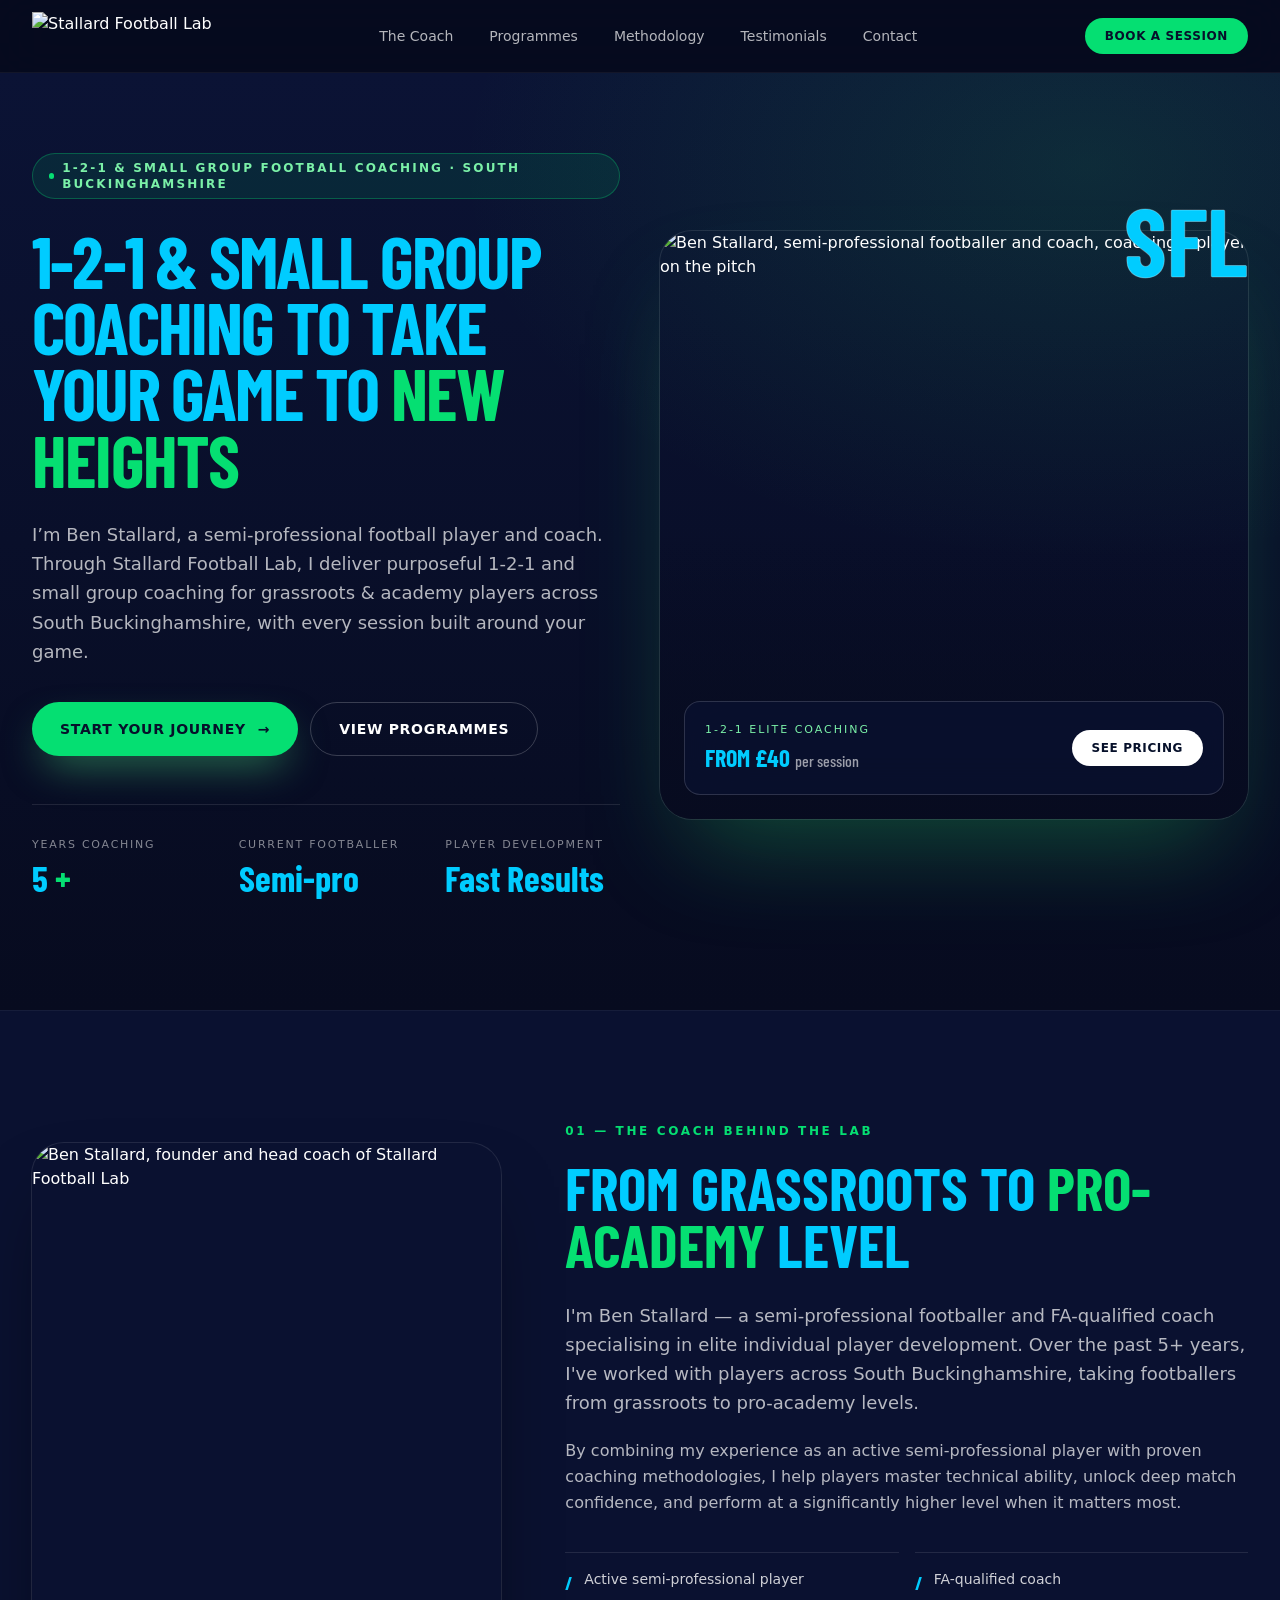
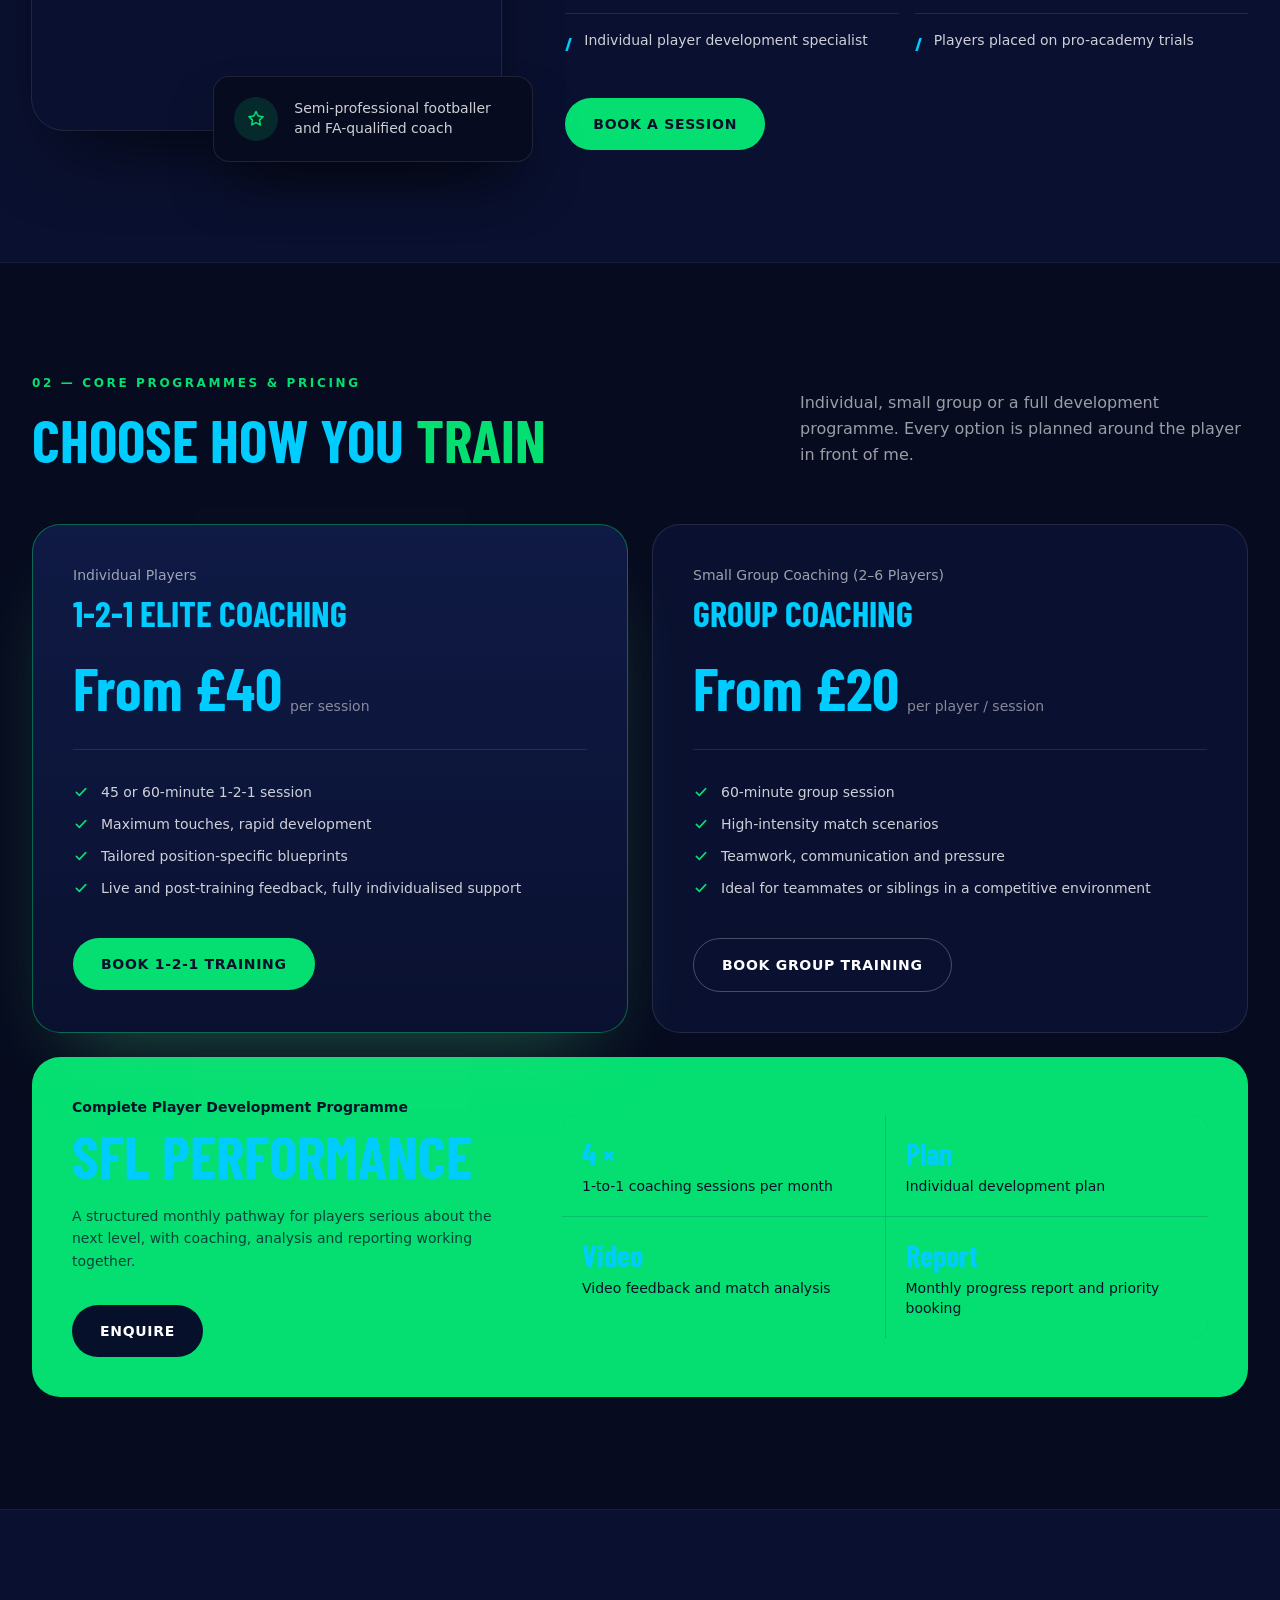
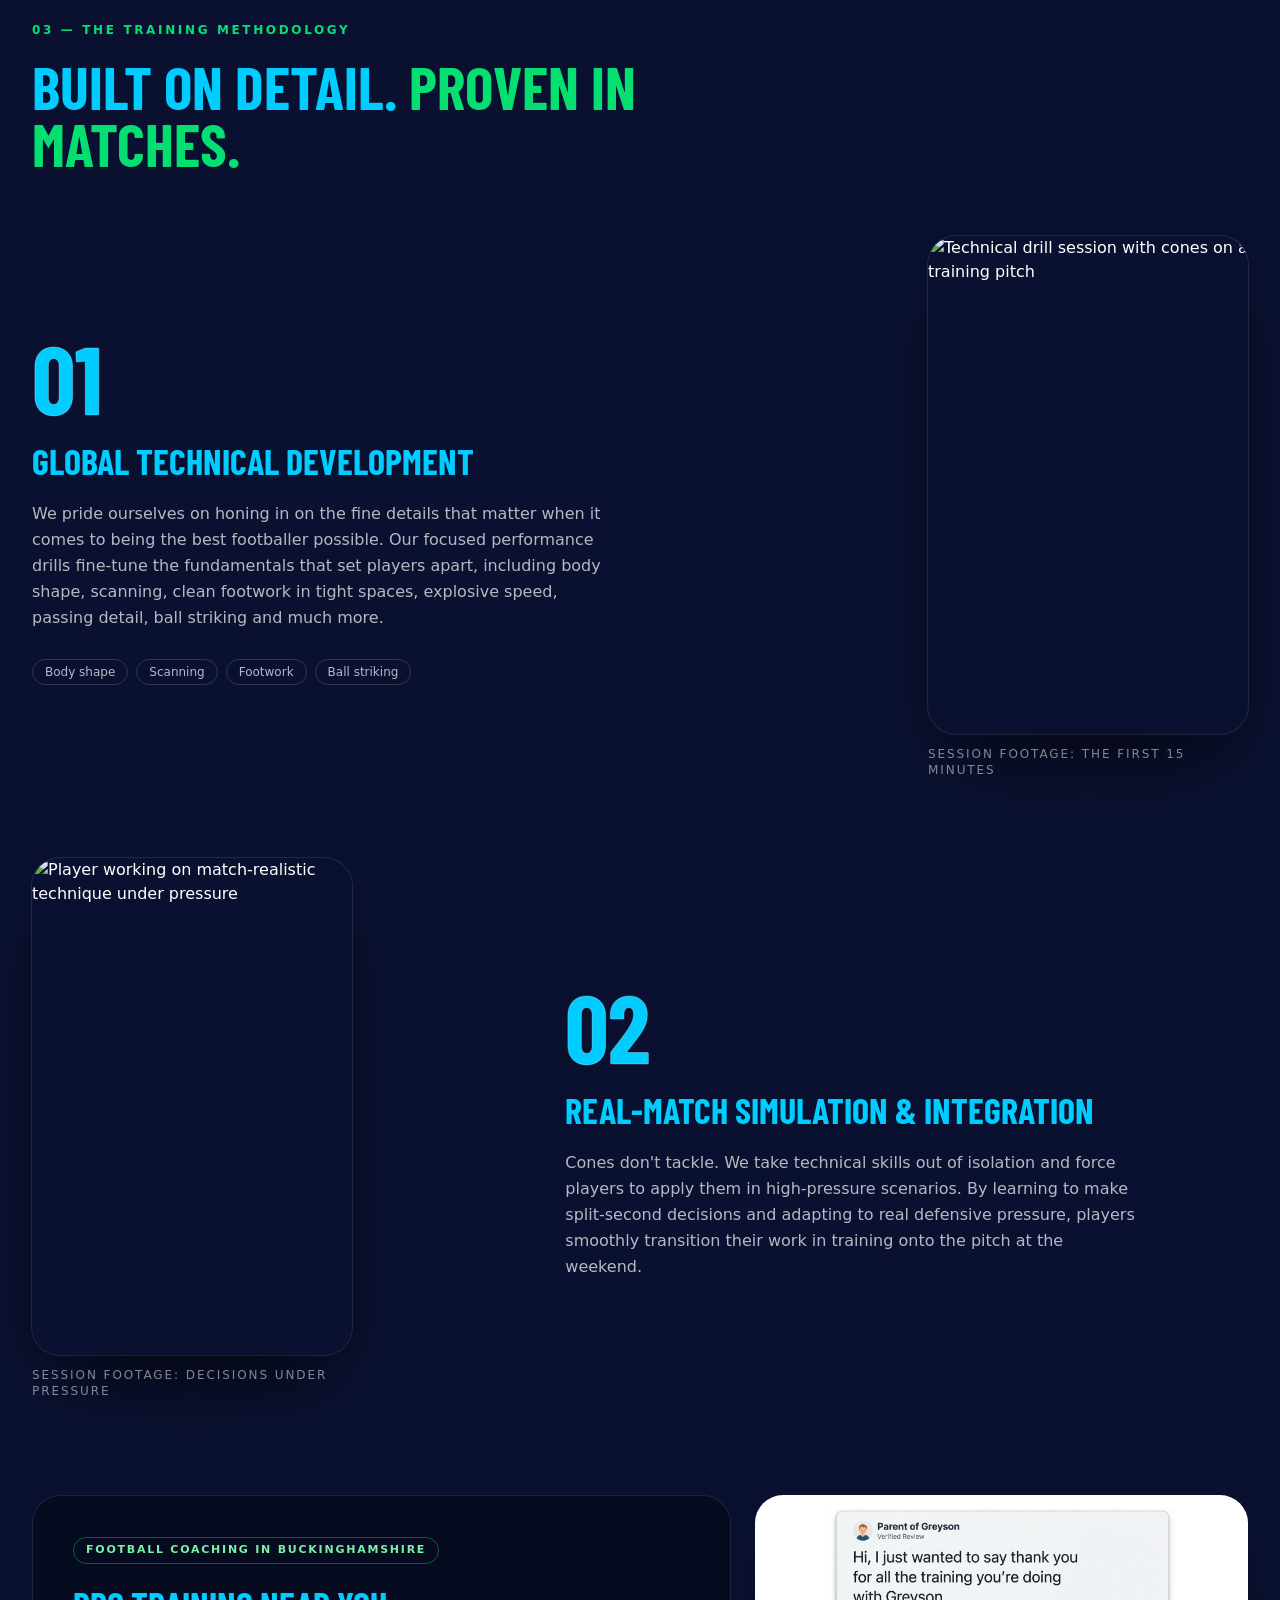
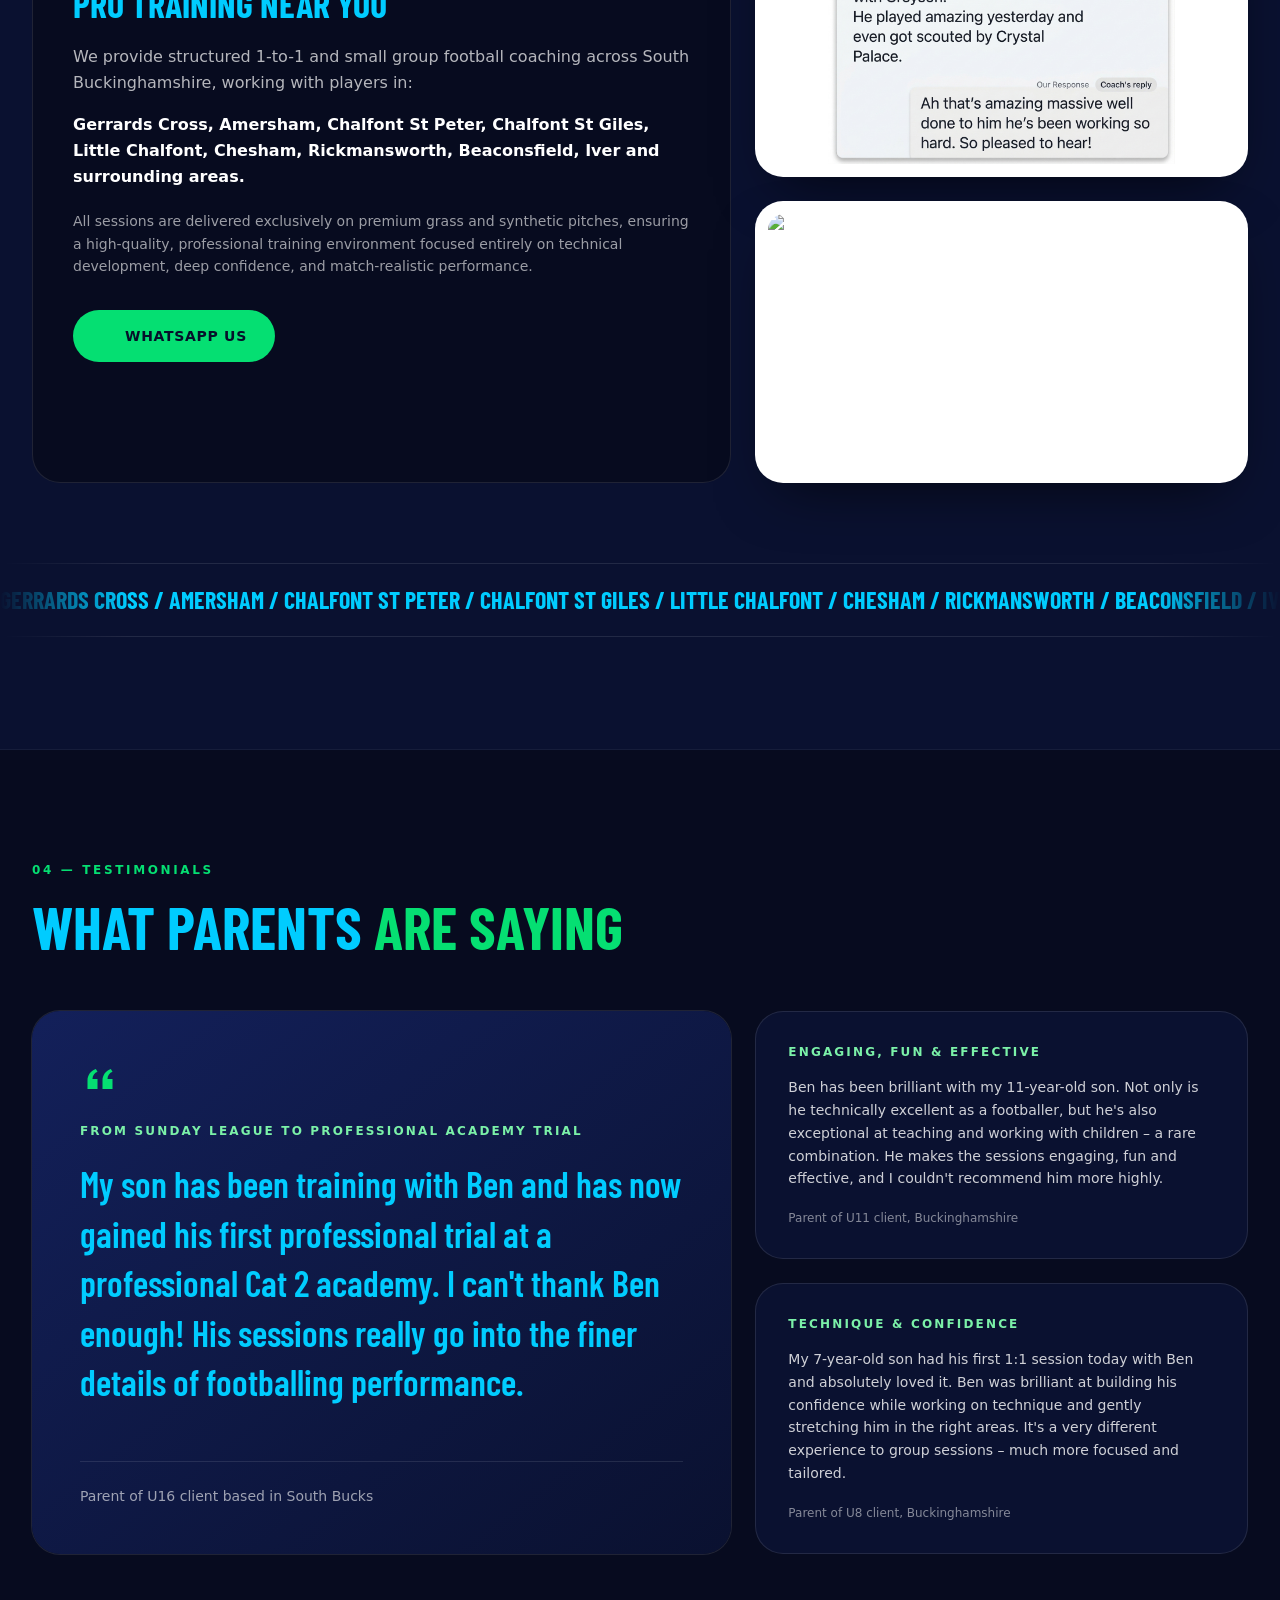
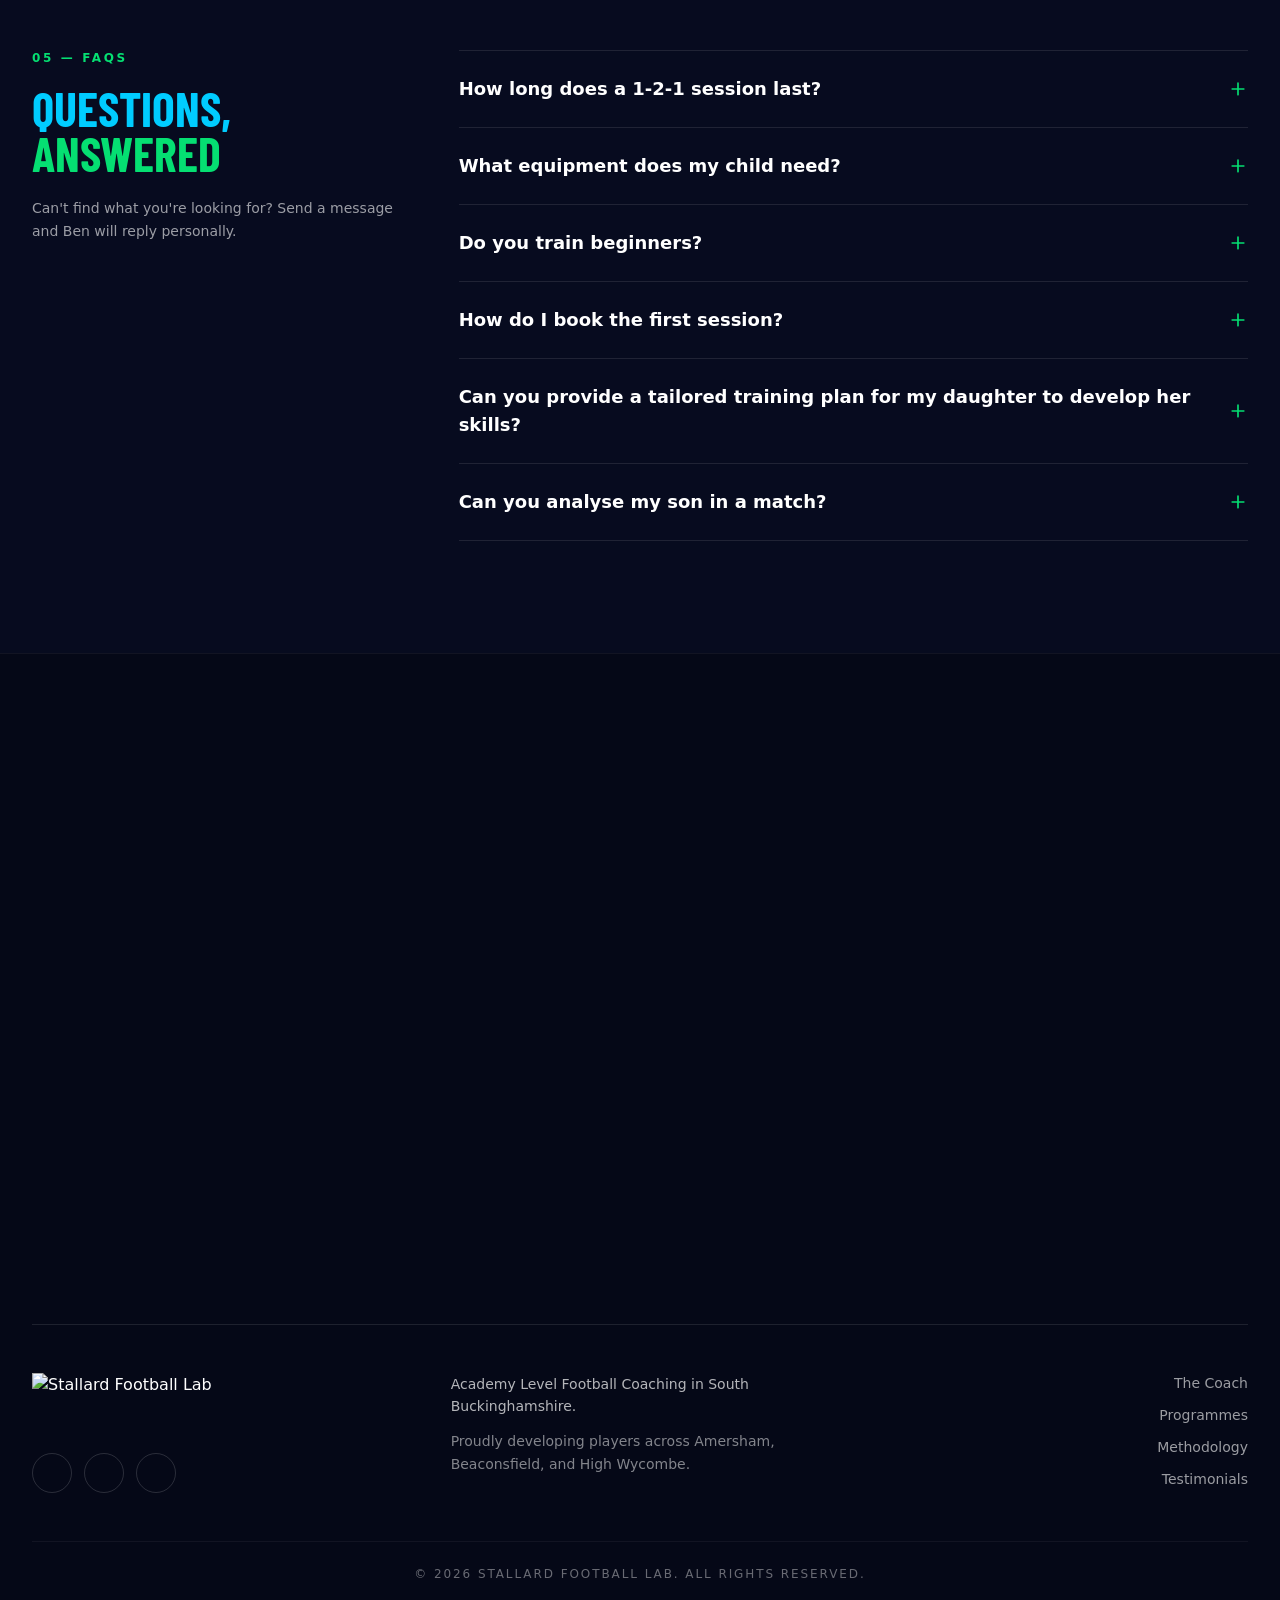
==== public/index.html @ ed6781a4 "Published from Shuffle Editor" ====
<!DOCTYPE html>
<html lang="en">
<head>
    <title>Stallard Football Lab — Homepage</title>
    <meta charset="utf-8">
    <meta name="viewport" content="width=device-width, initial-scale=1, shrink-to-fit=no">
    <link rel="preconnect" href="https://fonts.gstatic.com">
    <link rel="stylesheet" href="https://fonts.googleapis.com/css?family=Manrope:400,500,600,700,800,900|Barlow+Condensed:400,500,600,700,800,900&amp;subset=latin">
    <link rel="stylesheet" href="css/tailwind/tailwind.min.css">
    <link rel="stylesheet" href="css/main.css">
    <link rel="icon" type="image/png" sizes="32x32" href="shuffle-for-tailwind.png">
</head>
<body class="antialiased font-body bg-body text-body bg-[#070b1f] text-white font-sans">
    <div class="">
                
      <header class="sticky top-0 z-50 border-b border-white/5 bg-[#070b1f]/85 backdrop-blur-xl">
        <div class="mx-auto flex max-w-7xl items-center justify-between gap-4 px-5 py-3 sm:px-8">
          <a href="#top" class="flex shrink-0 items-center" aria-label="Stallard Football Lab home">
            <img src="https://static.shuffle.dev/uploads/composer/7b/7b28d882-8af1-4fd4-9754-11b345970eec/image03.png" alt="Stallard Football Lab" class="h-10 w-auto sm:h-12">
          </a>
          <nav class="hidden items-center gap-9 lg:flex">
            <a href="#coach" class="text-sm font-medium text-white/70 transition-colors duration-300 hover:text-white">The Coach</a>
            <a href="#programmes" class="text-sm font-medium text-white/70 transition-colors duration-300 hover:text-white">Programmes</a>
            <a href="#method" class="text-sm font-medium text-white/70 transition-colors duration-300 hover:text-white">Methodology</a>
            <a href="#reviews" class="text-sm font-medium text-white/70 transition-colors duration-300 hover:text-white">Testimonials</a>
            <a href="#contact" class="text-sm font-medium text-white/70 transition-colors duration-300 hover:text-white">Contact</a>
          </nav>
          <div class="flex items-center gap-3">
            <a href="#contact" class="inline-flex items-center rounded-full bg-green-400 px-4 py-2.5 text-xs font-bold uppercase tracking-wider text-[#06102a] transition-all duration-300 hover:bg-green-300 active:scale-[0.97] sm:px-5">Book a session</a>
            <button type="button" class="sfl-nav-toggle inline-flex h-10 w-10 items-center justify-center rounded-full border border-white/15 text-white transition-colors hover:bg-white/10 lg:hidden" aria-expanded="false" aria-label="Open menu">
              <svg xmlns="http://www.w3.org/2000/svg" class="h-5 w-5" fill="none" viewbox="0 0 24 24" stroke="currentColor" stroke-width="1.8">
                <path stroke-linecap="round" d="M4 7h16M4 12h16M4 17h10"></path>
              </svg>
            </button>
          </div>
        </div>
        <div class="sfl-nav-panel hidden border-t border-white/5 bg-[#070b1f] lg:hidden">
          <div class="flex flex-col px-5 py-4 sm:px-8">
            <a href="#coach" class="block w-full border-b border-white/5 py-3 text-base font-medium text-white/80">The Coach</a>
            <a href="#programmes" class="block w-full border-b border-white/5 py-3 text-base font-medium text-white/80">Programmes</a>
            <a href="#method" class="block w-full border-b border-white/5 py-3 text-base font-medium text-white/80">Methodology</a>
            <a href="#reviews" class="block w-full border-b border-white/5 py-3 text-base font-medium text-white/80">Testimonials</a>
            <a href="#contact" class="block w-full border-b border-white/5 py-3 text-base font-medium text-white/80">Contact</a>
            <a href="#contact" class="mt-4 block w-full rounded-full bg-green-400 py-3 text-center text-sm font-bold uppercase tracking-wider text-[#06102a]">Book a session</a>
          </div>
        </div>
      </header>
                
      <section class="sfl-hero-bg relative overflow-hidden pt-12 pb-20 sm:pt-16 lg:pt-20 lg:pb-28">
        <div class="mx-auto grid max-w-7xl grid-cols-1 items-center gap-12 px-5 sm:px-8 lg:grid-cols-12 lg:gap-10">
          <div class="sfl-reveal lg:col-span-6" style="transition-delay: 0ms;">
            <p class="inline-flex items-center gap-2 rounded-full border border-green-400/30 bg-green-400/10 px-4 py-1.5 text-xs font-semibold uppercase tracking-[0.18em] text-green-300">
              <span class="h-1.5 w-1.5 rounded-full bg-green-400"></span>
              <span>1-2-1 &amp; small group football coaching · South Buckinghamshire</span>
            </p>
            <h1 class="font-heading mt-7 break-words text-5xl font-bold uppercase leading-[0.92] tracking-tight sm:text-6xl lg:text-7xl">
              1-2-1 &amp; small group coaching to take your game to
              <span class="text-green-400">new heights</span>
            </h1>
            <p class="mt-7 max-w-xl text-base leading-relaxed text-white/70 sm:text-lg">I’m Ben Stallard, a semi-professional football player and coach. Through Stallard Football Lab, I deliver purposeful 1-2-1 and small group coaching for grassroots &amp; academy players across South Buckinghamshire, with every session built around your game.</p>
            <div class="mt-9 flex flex-col gap-3 sm:flex-row sm:flex-wrap">
              <a href="#contact" class="group inline-flex items-center justify-center gap-3 rounded-full bg-green-400 px-7 py-4 text-sm font-bold uppercase tracking-wider text-[#06102a] shadow-[0_18px_40px_-12px_rgba(74,222,128,0.55)] transition-all duration-300 hover:bg-green-300 active:scale-[0.97]">
                <span>Start your journey</span>
                <span aria-hidden="true" class="transition-transform duration-300 group-hover:translate-x-1">→</span>
              </a>
              <a href="#programmes" class="inline-flex items-center justify-center rounded-full border border-white/20 px-7 py-4 text-sm font-bold uppercase tracking-wider text-white transition-all duration-300 hover:border-white/50 hover:bg-white/5 active:scale-[0.97]">View programmes</a>
            </div>
            <dl class="mt-12 grid grid-cols-3 gap-4 border-t border-white/10 pt-8 sm:gap-8">
              <div>
                <dt class="text-[11px] uppercase tracking-[0.16em] text-white/50">Years coaching</dt>
                <dd class="font-heading mt-1 text-3xl font-bold sm:text-4xl">
                  <span class="sfl-count" data-count="5">5</span>
                  <span class="text-green-400">+</span>
                </dd>
              </div>
              <div><dt class="text-[11px] uppercase tracking-[0.16em] text-white/50">CURRENT FOOTBALLER</dt><dd class="font-heading mt-1 text-3xl font-bold sm:text-4xl">Semi-pro</dd></div>
              <div><dt class="text-[11px] uppercase tracking-[0.16em] text-white/50">PLAYER DEVELOPMENT</dt><dd class="font-heading mt-1 text-3xl font-bold sm:text-4xl">Fast Results</dd></div>
            </dl>
          </div>
          <div class="sfl-reveal relative lg:col-span-6" style="transition-delay: 90ms;">
            <div class="relative overflow-hidden rounded-[2rem] shadow-[0_50px_100px_-30px_rgba(34,197,94,0.35)] ring-1 ring-white/10">
              <img src="https://static.shuffle.dev/uploads/composer/f2/f277bc17-5ee5-462c-b7ab-84ff7b00cf4c/container13.jpg" alt="Ben Stallard, semi-professional footballer and coach, coaching a player on the pitch" class="sfl-zoom aspect-square w-full object-cover">
              <div class="absolute inset-0 bg-gradient-to-t from-[#070b1f]/90 via-transparent to-transparent"></div>
              <div class="absolute inset-x-4 bottom-4 flex flex-col gap-3 rounded-2xl border border-white/15 bg-[#0b1335]/60 p-5 backdrop-blur-xl sm:inset-x-6 sm:bottom-6 sm:flex-row sm:items-center sm:justify-between">
                <div>
                  <p class="text-[11px] uppercase tracking-[0.18em] text-green-300">1-2-1 Elite Coaching</p>
                  <p class="font-heading mt-1 text-2xl font-bold uppercase">
                    <span>From £40</span>
                    <span class="text-base font-medium normal-case text-white/60">per session</span>
                  </p>
                </div>
                <a href="#programmes" class="inline-flex items-center justify-center rounded-full bg-white px-5 py-2.5 text-xs font-bold uppercase tracking-wider text-[#06102a] transition-all duration-300 hover:bg-green-300 active:scale-[0.97]">See pricing</a>
              </div>
            </div>
            <p class="font-heading sfl-outline pointer-events-none absolute -top-10 right-0 hidden text-8xl font-bold uppercase leading-none md:block">SFL</p>
          </div>
        </div>
      </section>
                
      <section id="coach" class="border-y border-white/5 bg-[#0a1130] py-20 lg:py-28">
        <div class="mx-auto grid max-w-7xl grid-cols-1 items-center gap-12 px-5 sm:px-8 lg:grid-cols-12 lg:gap-16">
          <div class="sfl-reveal relative lg:col-span-5">
            <div class="overflow-hidden rounded-[2rem] ring-1 ring-white/10 shadow-[0_40px_80px_-30px_rgba(0,0,0,0.7)]">
              <img src="https://static.shuffle.dev/uploads/composer/59/59833d6d-1036-44b4-97cd-e724ae156d66/image05.jpg" alt="Ben Stallard, founder and head coach of Stallard Football Lab" class="aspect-[4/5] w-full object-cover">
            </div>
            <div class="mt-4 flex items-center gap-4 rounded-2xl border border-white/10 bg-[#070b1f] p-5 md:absolute md:-right-8 md:-bottom-8 md:mt-0 md:max-w-xs md:shadow-[0_30px_60px_-20px_rgba(0,0,0,0.8)]">
              <span class="flex h-11 w-11 shrink-0 items-center justify-center rounded-full bg-green-400/15 text-green-400">
                <svg xmlns="http://www.w3.org/2000/svg" class="h-5 w-5" fill="none" viewbox="0 0 24 24" stroke="currentColor" stroke-width="1.8">
                  <path stroke-linecap="round" stroke-linejoin="round" d="M12 3l2.6 5.3 5.9.9-4.3 4.1 1 5.8L12 16.4l-5.2 2.7 1-5.8L3.5 9.2l5.9-.9L12 3z"></path>
                </svg>
              </span>
              <p class="text-sm leading-snug text-white/80">Semi-professional footballer and FA-qualified coach</p>
            </div>
          </div>
          <div class="sfl-reveal lg:col-span-7">
            <p class="text-xs font-semibold uppercase tracking-[0.22em] text-green-400">01 — The Coach Behind the Lab</p>
            <h2 class="font-heading mt-5 text-4xl font-bold uppercase leading-[0.95] sm:text-5xl lg:text-6xl">
              <span>From grassroots to </span>
              <span class="text-green-400">pro-academy</span>
              <span> level</span>
            </h2>
            <p class="mt-7 text-base leading-relaxed text-white/70 sm:text-lg">I'm Ben Stallard — a semi-professional footballer and FA-qualified coach specialising in elite individual player development. Over the past 5+ years, I've worked with players across South Buckinghamshire, taking footballers from grassroots to pro-academy levels.</p>
            <p class="mt-5 text-base leading-relaxed text-white/70">By combining my experience as an active semi-professional player with proven coaching methodologies, I help players master technical ability, unlock deep match confidence, and perform at a significantly higher level when it matters most.</p>
            <ul class="mt-9 grid grid-cols-1 gap-4 sm:grid-cols-2">
              <li class="flex items-start gap-3 border-t border-white/10 pt-4">
                <span class="font-heading text-lg font-bold text-green-400">/</span>
                <span class="text-sm text-white/80">Active semi-professional player</span>
              </li>
              <li class="flex items-start gap-3 border-t border-white/10 pt-4">
                <span class="font-heading text-lg font-bold text-green-400">/</span>
                <span class="text-sm text-white/80">FA-qualified coach</span>
              </li>
              <li class="flex items-start gap-3 border-t border-white/10 pt-4">
                <span class="font-heading text-lg font-bold text-green-400">/</span>
                <span class="text-sm text-white/80">Individual player development specialist</span>
              </li>
              <li class="flex items-start gap-3 border-t border-white/10 pt-4">
                <span class="font-heading text-lg font-bold text-green-400">/</span>
                <span class="text-sm text-white/80">Players placed on pro-academy trials</span>
              </li>
            </ul>
            <a href="#contact" class="mt-10 inline-flex items-center justify-center rounded-full bg-green-400 px-7 py-4 text-sm font-bold uppercase tracking-wider text-[#06102a] transition-all duration-300 hover:bg-green-300 active:scale-[0.97]">Book a session</a>
          </div>
        </div>
      </section>
                
      <section id="programmes" class="py-20 lg:py-28">
        <div class="mx-auto max-w-7xl px-5 sm:px-8">
          <div class="sfl-reveal flex flex-col gap-6 lg:flex-row lg:items-end lg:justify-between">
            <div class="max-w-2xl">
              <p class="text-xs font-semibold uppercase tracking-[0.22em] text-green-400">02 — Core Programmes &amp; Pricing</p>
              <h2 class="font-heading mt-5 text-4xl font-bold uppercase leading-[0.95] sm:text-5xl lg:text-6xl">
                <span>Choose how you </span>
                <span class="text-green-400">train</span>
              </h2>
            </div>
            <p class="max-w-md text-base leading-relaxed text-white/60">Individual, small group or a full development programme. Every option is planned around the player in front of me.</p>
          </div>
          <div class="mt-14 grid grid-cols-1 gap-6 lg:grid-cols-2">
            <article class="sfl-reveal relative flex flex-col rounded-[1.75rem] border border-green-400/40 bg-gradient-to-b from-[#0f1a45] to-[#0a1130] p-8 shadow-[0_40px_80px_-40px_rgba(74,222,128,0.4)] sm:p-10">
              
              <p class="text-sm text-white/60">Individual Players</p>
              <h3 class="font-heading mt-2 text-3xl font-bold uppercase sm:text-4xl">1-2-1 Elite Coaching</h3>
              <p class="mt-6 flex items-baseline gap-2">
                <span class="font-heading text-5xl font-bold text-green-400 sm:text-6xl">From £40</span>
                <span class="text-sm text-white/50">per session</span>
              </p>
              <ul class="mt-8 flex flex-col gap-3 border-t border-white/10 pt-8 text-sm text-white/80">
                <li class="flex items-start gap-3">
                  <svg xmlns="http://www.w3.org/2000/svg" class="mt-0.5 h-4 w-4 shrink-0 text-green-400" fill="none" viewbox="0 0 24 24" stroke="currentColor" stroke-width="2.4">
                    <path stroke-linecap="round" stroke-linejoin="round" d="M5 12.5l4.5 4.5L19 7"></path>
                  </svg>
                  <span>45 or 60-minute 1-2-1 session</span>
                </li>
                <li class="flex items-start gap-3">
                  <svg xmlns="http://www.w3.org/2000/svg" class="mt-0.5 h-4 w-4 shrink-0 text-green-400" fill="none" viewbox="0 0 24 24" stroke="currentColor" stroke-width="2.4">
                    <path stroke-linecap="round" stroke-linejoin="round" d="M5 12.5l4.5 4.5L19 7"></path>
                  </svg>
                  <span>Maximum touches, rapid development</span>
                </li>
                <li class="flex items-start gap-3">
                  <svg xmlns="http://www.w3.org/2000/svg" class="mt-0.5 h-4 w-4 shrink-0 text-green-400" fill="none" viewbox="0 0 24 24" stroke="currentColor" stroke-width="2.4">
                    <path stroke-linecap="round" stroke-linejoin="round" d="M5 12.5l4.5 4.5L19 7"></path>
                  </svg>
                  <span>Tailored position-specific blueprints</span>
                </li>
                <li class="flex items-start gap-3">
                  <svg xmlns="http://www.w3.org/2000/svg" class="mt-0.5 h-4 w-4 shrink-0 text-green-400" fill="none" viewbox="0 0 24 24" stroke="currentColor" stroke-width="2.4">
                    <path stroke-linecap="round" stroke-linejoin="round" d="M5 12.5l4.5 4.5L19 7"></path>
                  </svg>
                  <span>Live and post-training feedback, fully individualised support</span>
                </li>
              </ul>
              <a href="#contact" class="mt-10 inline-flex items-center justify-center rounded-full bg-green-400 px-7 py-4 text-sm font-bold uppercase tracking-wider text-[#06102a] transition-all duration-300 hover:bg-green-300 active:scale-[0.97] sm:self-start">Book 1-2-1 training</a>
            </article>
            <article class="sfl-reveal flex flex-col rounded-[1.75rem] border border-white/10 bg-[#0a1130] p-8 sm:p-10">
              <p class="text-sm text-white/60">Small Group Coaching (2–6 Players)</p>
              <h3 class="font-heading mt-2 text-3xl font-bold uppercase sm:text-4xl">Group Coaching</h3>
              <p class="mt-6 flex items-baseline gap-2">
                <span class="font-heading text-5xl font-bold sm:text-6xl">From £20</span>
                <span class="text-sm text-white/50">per player / session</span>
              </p>
              <ul class="mt-8 flex flex-col gap-3 border-t border-white/10 pt-8 text-sm text-white/80">
                <li class="flex items-start gap-3">
                  <svg xmlns="http://www.w3.org/2000/svg" class="mt-0.5 h-4 w-4 shrink-0 text-green-400" fill="none" viewbox="0 0 24 24" stroke="currentColor" stroke-width="2.4">
                    <path stroke-linecap="round" stroke-linejoin="round" d="M5 12.5l4.5 4.5L19 7"></path>
                  </svg>
                  <span>60-minute group session</span>
                </li>
                <li class="flex items-start gap-3">
                  <svg xmlns="http://www.w3.org/2000/svg" class="mt-0.5 h-4 w-4 shrink-0 text-green-400" fill="none" viewbox="0 0 24 24" stroke="currentColor" stroke-width="2.4">
                    <path stroke-linecap="round" stroke-linejoin="round" d="M5 12.5l4.5 4.5L19 7"></path>
                  </svg>
                  <span>High-intensity match scenarios</span>
                </li>
                <li class="flex items-start gap-3">
                  <svg xmlns="http://www.w3.org/2000/svg" class="mt-0.5 h-4 w-4 shrink-0 text-green-400" fill="none" viewbox="0 0 24 24" stroke="currentColor" stroke-width="2.4">
                    <path stroke-linecap="round" stroke-linejoin="round" d="M5 12.5l4.5 4.5L19 7"></path>
                  </svg>
                  <span>Teamwork, communication and pressure</span>
                </li>
                <li class="flex items-start gap-3">
                  <svg xmlns="http://www.w3.org/2000/svg" class="mt-0.5 h-4 w-4 shrink-0 text-green-400" fill="none" viewbox="0 0 24 24" stroke="currentColor" stroke-width="2.4">
                    <path stroke-linecap="round" stroke-linejoin="round" d="M5 12.5l4.5 4.5L19 7"></path>
                  </svg>
                  <span>Ideal for teammates or siblings in a competitive environment</span>
                </li>
              </ul>
              <a href="#contact" class="mt-10 inline-flex items-center justify-center rounded-full border border-white/25 px-7 py-4 text-sm font-bold uppercase tracking-wider text-white transition-all duration-300 hover:border-green-400 hover:text-green-300 active:scale-[0.97] sm:self-start">Book group training</a>
            </article>
            <article class="sfl-reveal grid grid-cols-1 gap-10 overflow-hidden rounded-[1.75rem] bg-green-400 p-8 text-[#06102a] sm:p-10 lg:col-span-2 lg:grid-cols-12 lg:items-center">
              <div class="lg:col-span-5">
                <p class="text-sm font-semibold">Complete Player Development Programme</p>
                <h3 class="font-heading mt-2 text-4xl font-bold uppercase leading-none sm:text-5xl lg:text-6xl">SFL Performance</h3>
                <p class="mt-5 max-w-md text-sm leading-relaxed text-[#06102a]/75">A structured monthly pathway for players serious about the next level, with coaching, analysis and reporting working together.</p>
                <a href="#contact" class="mt-8 inline-flex items-center justify-center rounded-full bg-[#06102a] px-7 py-4 text-sm font-bold uppercase tracking-wider text-white transition-all duration-300 hover:bg-[#0f1a45] active:scale-[0.97]">Enquire</a>
              </div>
              <ul class="grid grid-cols-1 gap-px overflow-hidden rounded-2xl bg-[#06102a]/15 sm:grid-cols-2 lg:col-span-7">
                <li class="bg-green-400 p-5">
                  <span class="font-heading text-3xl font-bold">4 ×</span>
                  <p class="mt-1 text-sm font-medium">1-to-1 coaching sessions per month</p>
                </li>
                <li class="bg-green-400 p-5">
                  <span class="font-heading text-3xl font-bold">Plan</span>
                  <p class="mt-1 text-sm font-medium">Individual development plan</p>
                </li>
                <li class="bg-green-400 p-5">
                  <span class="font-heading text-3xl font-bold">Video</span>
                  <p class="mt-1 text-sm font-medium">Video feedback and match analysis</p>
                </li>
                <li class="bg-green-400 p-5">
                  <span class="font-heading text-3xl font-bold">Report</span>
                  <p class="mt-1 text-sm font-medium">Monthly progress report and priority booking</p>
                </li>
              </ul>
            </article>
          </div>
        </div>
      </section>
                
      <section id="method" class="border-y border-white/5 bg-[#0a1130] py-20 lg:py-28">
        <div class="mx-auto max-w-7xl px-5 sm:px-8">
          <div class="sfl-reveal max-w-3xl" data-reveal-bound="1" style="transition-delay: 0ms;">
            <p class="text-xs font-semibold uppercase tracking-[0.22em] text-green-400">03 — The Training Methodology</p>
            <h2 class="font-heading mt-5 text-4xl font-bold uppercase leading-[0.95] sm:text-5xl lg:text-6xl">
              <span>Built on detail.</span>
              <span class="text-green-400">Proven in matches.</span>
            </h2>
          </div>
          <div class="mt-16 grid grid-cols-1 items-center gap-10 lg:grid-cols-12 lg:gap-16">
            <div class="sfl-reveal lg:col-span-7" data-reveal-bound="1" style="transition-delay: 0ms;">
              <span class="font-heading sfl-outline text-7xl font-bold leading-none sm:text-8xl">01</span>
              <h3 class="font-heading mt-4 text-3xl font-bold uppercase sm:text-4xl">Global Technical Development</h3>
              <p class="mt-5 max-w-xl text-base leading-relaxed text-white/70">We pride ourselves on honing in on the fine details that matter when it comes to being the best footballer possible. Our focused performance drills fine-tune the fundamentals that set players apart, including body shape, scanning, clean footwork in tight spaces, explosive speed, passing detail, ball striking and much more.</p>
              <div class="mt-7 flex flex-wrap gap-2">
                <span class="rounded-full border border-white/15 px-3 py-1 text-xs text-white/70">Body shape</span>
                <span class="rounded-full border border-white/15 px-3 py-1 text-xs text-white/70">Scanning</span>
                <span class="rounded-full border border-white/15 px-3 py-1 text-xs text-white/70">Footwork</span>
                <span class="rounded-full border border-white/15 px-3 py-1 text-xs text-white/70">Ball striking</span>
              </div>
            </div>
            <figure class="sfl-reveal mx-auto w-full max-w-xs lg:col-span-5 lg:mx-0 lg:justify-self-end" data-reveal-bound="1" style="transition-delay: 90ms;">
              <div class="overflow-hidden rounded-[1.75rem] ring-1 ring-white/10 shadow-[0_40px_80px_-30px_rgba(0,0,0,0.8)]">
                <img src="https://static.shuffle.dev/uploads/composer/4d/4dd1cd89-7b36-45d1-a8ff-2597c5aaa694/video04-poster.jpg" alt="Technical drill session with cones on a training pitch" class="aspect-[9/14] w-full object-cover">
              </div>
              <figcaption class="mt-3 text-xs uppercase tracking-[0.16em] text-white/50">Session footage: the first 15 minutes</figcaption>
            </figure>
          </div>
          <div class="mt-20 grid grid-cols-1 items-center gap-10 lg:grid-cols-12 lg:gap-16">
            <figure class="sfl-reveal order-2 mx-auto w-full max-w-xs lg:order-1 lg:col-span-5 lg:mx-0" data-reveal-bound="1" style="transition-delay: 0ms;">
              <div class="overflow-hidden rounded-[1.75rem] ring-1 ring-white/10 shadow-[0_40px_80px_-30px_rgba(0,0,0,0.8)]">
                <img src="https://static.shuffle.dev/uploads/composer/a6/a63a2385-15f9-400d-bf43-0cc332624ae5/video03-poster.jpg" alt="Player working on match-realistic technique under pressure" class="aspect-[9/14] w-full object-cover">
              </div>
              <figcaption class="mt-3 text-xs uppercase tracking-[0.16em] text-white/50">Session footage: decisions under pressure</figcaption>
            </figure>
            <div class="sfl-reveal order-1 lg:order-2 lg:col-span-7" data-reveal-bound="1" style="transition-delay: 90ms;">
              <span class="font-heading sfl-outline text-7xl font-bold leading-none sm:text-8xl">02</span>
              <h3 class="font-heading mt-4 text-3xl font-bold uppercase sm:text-4xl">Real-Match Simulation &amp; Integration</h3>
              <p class="mt-5 max-w-xl text-base leading-relaxed text-white/70">Cones don't tackle. We take technical skills out of isolation and force players to apply them in high-pressure scenarios. By learning to make split-second decisions and adapting to real defensive pressure, players smoothly transition their work in training onto the pitch at the weekend.</p>
            </div>
          </div>
          <div class="mt-24 grid grid-cols-1 gap-6 lg:grid-cols-12">
            <div class="sfl-reveal rounded-[1.75rem] border border-white/10 bg-[#070b1f] p-8 sm:p-10 lg:col-span-7" data-reveal-bound="1" style="transition-delay: 0ms;">
              <p class="inline-flex rounded-full border border-green-400/40 px-3 py-1 text-[11px] font-semibold uppercase tracking-[0.16em] text-green-300">Football coaching in Buckinghamshire</p>
              <h3 class="font-heading mt-5 text-3xl font-bold uppercase sm:text-4xl">Pro Training Near You</h3>
              <p class="mt-5 text-base leading-relaxed text-white/70">We provide structured 1-to-1 and small group football coaching across South Buckinghamshire, working with players in:</p>
              <p class="mt-4 text-base font-semibold leading-relaxed text-white">Gerrards Cross, Amersham, Chalfont St Peter, Chalfont St Giles, Little Chalfont, Chesham, Rickmansworth, Beaconsfield, Iver and surrounding areas.</p>
              <p class="mt-5 text-sm leading-relaxed text-white/60">All sessions are delivered exclusively on premium grass and synthetic pitches, ensuring a high-quality, professional training environment focused entirely on technical development, deep confidence, and match-realistic performance.</p>
              <a href="#contact" class="mt-8 inline-flex items-center justify-center gap-2 rounded-full bg-green-400 px-7 py-4 text-sm font-bold uppercase tracking-wider text-[#06102a] transition-all duration-300 hover:bg-green-300 active:scale-[0.97]">
                <svg xmlns="http://www.w3.org/2000/svg" id="svg_0fc20e958368cc855791fec6521ad20b" class="h-4 w-4" fill="none" viewbox="0 0 24 24" stroke="currentColor" stroke-width="2"></svg>
                <span>WhatsApp us</span>
              </a>
            </div>
            <div class="grid grid-cols-1 gap-6 sm:grid-cols-2 lg:col-span-5 lg:grid-cols-1">
              <div class="sfl-reveal overflow-hidden rounded-[1.75rem] border border-white/10 bg-white p-3 shadow-[0_24px_60px_-24px_rgba(0,0,0,0.7)]" data-reveal-bound="1" style="transition-delay: 0ms;">
                <img src="images/b47bf-1795539517.jpeg" alt="WhatsApp review from a football coaching client" class="h-64 w-full rounded-2xl object-contain sm:h-72 lg:h-64">
              </div>
              <div class="sfl-reveal overflow-hidden rounded-[1.75rem] border border-white/10 bg-white p-3 shadow-[0_24px_60px_-24px_rgba(0,0,0,0.7)]" data-reveal-bound="1" style="transition-delay: 90ms;">
                <img src="https://static.shuffle.dev/uploads/composer/bd/bd263d94-a95b-4ab3-bd2b-1dddf1c1c9dc/image09.jpg" alt="WhatsApp review from a football coaching client" class="h-64 w-full rounded-2xl object-contain sm:h-72 lg:h-64">
              </div>
            </div>
          </div>
        </div>
        <div class="sfl-fade-x mt-20 overflow-hidden border-y border-white/10 py-5">
          <div class="sfl-marquee flex w-max gap-10 whitespace-nowrap">
            <span class="font-heading text-2xl font-bold uppercase text-white/40">Gerrards Cross / Amersham / Chalfont St Peter / Chalfont St Giles / Little Chalfont / Chesham / Rickmansworth / Beaconsfield / Iver /</span>
            <span class="font-heading text-2xl font-bold uppercase text-white/40" aria-hidden="true">Gerrards Cross / Amersham / Chalfont St Peter / Chalfont St Giles / Little Chalfont / Chesham / Rickmansworth / Beaconsfield / Iver /</span>
          </div>
        </div>
      </section>
                
      <section id="reviews" class="py-20 lg:py-28">
        <div class="mx-auto max-w-7xl px-5 sm:px-8">
          <div class="sfl-reveal max-w-3xl">
            <p class="text-xs font-semibold uppercase tracking-[0.22em] text-green-400">04 — Testimonials</p>
            <h2 class="font-heading mt-5 text-4xl font-bold uppercase leading-[0.95] sm:text-5xl lg:text-6xl">
              <span>What parents </span>
              <span class="text-green-400">are saying</span>
            </h2>
          </div>
          <div class="mt-14 grid grid-cols-1 gap-6 lg:grid-cols-12">
            <figure class="sfl-reveal flex flex-col justify-between rounded-[1.75rem] bg-gradient-to-br from-[#13205a] to-[#0a1130] p-8 ring-1 ring-white/10 sm:p-12 lg:col-span-7">
              <div>
                <svg xmlns="http://www.w3.org/2000/svg" class="h-10 w-10 text-green-400" viewbox="0 0 24 24" fill="currentColor">
                  <path d="M9.5 6C6.5 7 4.5 9.6 4.5 13v5h6v-6h-3c0-2.2 1.3-3.8 3-4.4L9.5 6zm9 0c-3 1-5 3.6-5 7v5h6v-6h-3c0-2.2 1.3-3.8 3-4.4L18.5 6z"></path>
                </svg>
                <p class="mt-6 text-xs font-semibold uppercase tracking-[0.18em] text-green-300">From Sunday League to Professional Academy Trial</p>
                <blockquote class="font-heading mt-5 text-2xl font-semibold leading-snug sm:text-3xl lg:text-4xl">My son has been training with Ben and has now gained his first professional trial at a professional Cat 2 academy. I can't thank Ben enough! His sessions really go into the finer details of footballing performance.</blockquote>
              </div>
              <figcaption class="mt-10 border-t border-white/10 pt-6 text-sm text-white/60">Parent of U16 client based in South Bucks</figcaption>
            </figure>
            <div class="flex flex-col gap-6 lg:col-span-5">
              <figure class="sfl-reveal rounded-[1.75rem] border border-white/10 bg-[#0a1130] p-8">
                <p class="text-xs font-semibold uppercase tracking-[0.18em] text-green-300">Engaging, Fun &amp; Effective</p>
                <blockquote class="mt-4 text-sm leading-relaxed text-white/80">Ben has been brilliant with my 11-year-old son. Not only is he technically excellent as a footballer, but he's also exceptional at teaching and working with children – a rare combination. He makes the sessions engaging, fun and effective, and I couldn't recommend him more highly.</blockquote>
                <figcaption class="mt-5 text-xs text-white/50">Parent of U11 client, Buckinghamshire</figcaption>
              </figure>
              <figure class="sfl-reveal rounded-[1.75rem] border border-white/10 bg-[#0a1130] p-8">
                <p class="text-xs font-semibold uppercase tracking-[0.18em] text-green-300">Technique &amp; Confidence</p>
                <blockquote class="mt-4 text-sm leading-relaxed text-white/80">My 7-year-old son had his first 1:1 session today with Ben and absolutely loved it. Ben was brilliant at building his confidence while working on technique and gently stretching him in the right areas. It's a very different experience to group sessions – much more focused and tailored.</blockquote>
                <figcaption class="mt-5 text-xs text-white/50">Parent of U8 client, Buckinghamshire</figcaption>
              </figure>
            </div>
          </div>
          <div class="mt-24 grid grid-cols-1 gap-10 lg:grid-cols-12 lg:gap-16">
            <div class="sfl-reveal lg:col-span-4">
              <p class="text-xs font-semibold uppercase tracking-[0.22em] text-green-400">05 — FAQs</p>
              <h2 class="font-heading mt-5 text-4xl font-bold uppercase leading-[0.95] sm:text-5xl">
                <span>Questions, </span>
                <span class="text-green-400">answered</span>
              </h2>
              <p class="mt-5 text-sm leading-relaxed text-white/60">Can't find what you're looking for? Send a message and Ben will reply personally.</p>
            </div>
            <div class="sfl-reveal flex flex-col border-t border-white/10 lg:col-span-8">
              <details class="group border-b border-white/10">
                <summary class="flex cursor-pointer list-none items-center justify-between gap-6 py-6 text-base font-semibold sm:text-lg">
                  <span>How long does a 1-2-1 session last?</span>
                  <svg xmlns="http://www.w3.org/2000/svg" class="h-5 w-5 shrink-0 text-green-400 transition-transform duration-300 group-open:rotate-45" fill="none" viewbox="0 0 24 24" stroke="currentColor" stroke-width="2">
                    <path stroke-linecap="round" d="M12 5v14M5 12h14"></path>
                  </svg>
                </summary>
                <p class="pb-6 text-sm leading-relaxed text-white/65">1-2-1 sessions run for either 45 or 60 minutes, depending on the player's age, fitness and goals. We'll recommend the best length during your first conversation.</p>
              </details>
              <details class="group border-b border-white/10">
                <summary class="flex cursor-pointer list-none items-center justify-between gap-6 py-6 text-base font-semibold sm:text-lg">
                  <span>What equipment does my child need?</span>
                  <svg xmlns="http://www.w3.org/2000/svg" class="h-5 w-5 shrink-0 text-green-400 transition-transform duration-300 group-open:rotate-45" fill="none" viewbox="0 0 24 24" stroke="currentColor" stroke-width="2">
                    <path stroke-linecap="round" d="M12 5v14M5 12h14"></path>
                  </svg>
                </summary>
                <p class="pb-6 text-sm leading-relaxed text-white/65">Football boots suited to the surface, shin pads, comfortable training kit and a water bottle. All balls, cones and training equipment are provided.</p>
              </details>
              <details class="group border-b border-white/10">
                <summary class="flex cursor-pointer list-none items-center justify-between gap-6 py-6 text-base font-semibold sm:text-lg">
                  <span>Do you train beginners?</span>
                  <svg xmlns="http://www.w3.org/2000/svg" class="h-5 w-5 shrink-0 text-green-400 transition-transform duration-300 group-open:rotate-45" fill="none" viewbox="0 0 24 24" stroke="currentColor" stroke-width="2">
                    <path stroke-linecap="round" d="M12 5v14M5 12h14"></path>
                  </svg>
                </summary>
                <p class="pb-6 text-sm leading-relaxed text-white/65">Yes. Sessions are built around each player, from young beginners building confidence to grassroots players preparing for academy trials.</p>
              </details>
              <details class="group border-b border-white/10">
                <summary class="flex cursor-pointer list-none items-center justify-between gap-6 py-6 text-base font-semibold sm:text-lg">
                  <span>How do I book the first session?</span>
                  <svg xmlns="http://www.w3.org/2000/svg" class="h-5 w-5 shrink-0 text-green-400 transition-transform duration-300 group-open:rotate-45" fill="none" viewbox="0 0 24 24" stroke="currentColor" stroke-width="2">
                    <path stroke-linecap="round" d="M12 5v14M5 12h14"></path>
                  </svg>
                </summary>
                <p class="pb-6 text-sm leading-relaxed text-white/65">Send a message through the contact form below or via WhatsApp. We'll arrange a time, location and focus for the first session.</p>
              </details>
              <details class="group border-b border-white/10">
                <summary class="flex cursor-pointer list-none items-center justify-between gap-6 py-6 text-base font-semibold sm:text-lg">
                  <span>Can you provide a tailored training plan for my daughter to develop her skills?</span>
                  <svg xmlns="http://www.w3.org/2000/svg" class="h-5 w-5 shrink-0 text-green-400 transition-transform duration-300 group-open:rotate-45" fill="none" viewbox="0 0 24 24" stroke="currentColor" stroke-width="2">
                    <path stroke-linecap="round" d="M12 5v14M5 12h14"></path>
                  </svg>
                </summary>
                <p class="pb-6 text-sm leading-relaxed text-white/65">Absolutely. Every player receives coaching tailored to their position, strengths and goals, and the SFL Performance programme includes a full individual development plan.</p>
              </details>
              <details class="group border-b border-white/10">
                <summary class="flex cursor-pointer list-none items-center justify-between gap-6 py-6 text-base font-semibold sm:text-lg">
                  <span>Can you analyse my son in a match?</span>
                  <svg xmlns="http://www.w3.org/2000/svg" class="h-5 w-5 shrink-0 text-green-400 transition-transform duration-300 group-open:rotate-45" fill="none" viewbox="0 0 24 24" stroke="currentColor" stroke-width="2">
                    <path stroke-linecap="round" d="M12 5v14M5 12h14"></path>
                  </svg>
                </summary>
                <p class="pb-6 text-sm leading-relaxed text-white/65">Yes. Video feedback and match analysis are part of the SFL Performance programme, linking what happens on matchday directly to the work we do in training.</p>
              </details>
            </div>
          </div>
        </div>
      </section>
                
      <footer id="contact" class="border-t border-white/5 bg-[#050817] pt-20 pb-10 lg:pt-28">
              <div class="mx-auto max-w-7xl px-5 sm:px-8">
                <div class="sfl-reveal relative overflow-hidden rounded-[2rem] ring-1 ring-white/10 sfl-hidden" data-reveal-bound="1" style="transition-delay: 0ms;">
                  <img src="https://static.shuffle.dev/uploads/composer/ad/add94f09-e9b8-473c-8297-eccf3122e925/image10.jpg" alt="Football training pitch prepared for a session" class="absolute inset-0 h-full w-full object-cover">
                  <div class="absolute inset-0 bg-gradient-to-r from-[#070b1f] via-[#070b1f]/90 to-[#070b1f]/60"></div>
                  <div class="relative grid grid-cols-1 gap-10 p-8 sm:p-12 lg:grid-cols-12 lg:gap-16 lg:p-16">
                    <div class="lg:col-span-5">
                      <p class="text-xs font-semibold uppercase tracking-[0.22em] text-green-400">06 — Contact</p>
                      <h2 class="font-heading mt-5 text-4xl font-bold uppercase leading-[0.95] sm:text-5xl lg:text-6xl"><span>Ready to transform your game? </span><span class="text-green-400">Get in touch.</span></h2>
                      <p class="mt-6 max-w-md text-base leading-relaxed text-white/70">Tell us about the player, their age and what they want to improve. Ben will come back to you personally.</p>
                    </div>
                    <form class="sfl-form flex flex-col gap-4 lg:col-span-7" data-form-bound="1">
                      <div class="grid grid-cols-1 gap-4 sm:grid-cols-2">
                        <label class="flex flex-col gap-2 text-xs font-semibold uppercase tracking-[0.14em] text-white/60"><span>Name</span><input type="text" name="name" required="" placeholder="Your name" class="w-full rounded-xl border border-white/15 bg-white/5 px-4 py-3.5 text-sm font-normal normal-case tracking-normal text-white placeholder:text-white/35 backdrop-blur focus:border-green-400 focus:outline-none" fdprocessedid="o9zoga"></label>
                        <label class="flex flex-col gap-2 text-xs font-semibold uppercase tracking-[0.14em] text-white/60"><span>Email</span><input type="email" name="email" required="" placeholder="you@example.com" class="w-full rounded-xl border border-white/15 bg-white/5 px-4 py-3.5 text-sm font-normal normal-case tracking-normal text-white placeholder:text-white/35 backdrop-blur focus:border-green-400 focus:outline-none" fdprocessedid="dukujg"></label>
                      </div>
                      <label class="flex flex-col gap-2 text-xs font-semibold uppercase tracking-[0.14em] text-white/60"><span>Message</span><textarea name="message" rows="5" required="" placeholder="Player age, position and goals" class="w-full rounded-xl border border-white/15 bg-white/5 px-4 py-3.5 text-sm font-normal normal-case tracking-normal text-white placeholder:text-white/35 backdrop-blur focus:border-green-400 focus:outline-none"></textarea></label>
                      <button type="submit" class="inline-flex items-center justify-center rounded-full bg-green-400 px-8 py-4 text-sm font-bold uppercase tracking-wider text-[#06102a] transition-all duration-300 hover:bg-green-300 active:scale-[0.97] sm:self-start" fdprocessedid="7yvkt">Submit</button>
                      <p class="sfl-form-note hidden text-sm text-green-300">Thank you. Your message has been received and Ben will be in touch shortly.</p>
                    </form>
                  </div>
                </div>
                <div class="mt-16 grid grid-cols-1 gap-10 border-t border-white/10 pt-12 md:grid-cols-12">
                  <div class="md:col-span-4">
                    <img src="https://static.shuffle.dev/uploads/composer/7b/7b28d882-8af1-4fd4-9754-11b345970eec/image03.png" alt="Stallard Football Lab" class="h-14 w-auto">
                    <div class="mt-6 flex flex-wrap gap-3">
                      <a href="#" aria-label="Instagram" class="flex h-10 w-10 items-center justify-center rounded-full border border-white/15 text-green-400 transition-all duration-300 hover:border-green-400 hover:bg-green-400/10"><svg xmlns="http://www.w3.org/2000/svg" id="svg_43216749782c3acc92af9de58ad7e05e" class="h-4 w-4" fill="none" viewbox="0 0 24 24" stroke="currentColor" stroke-width="2"></svg></a>
                      <a href="#" aria-label="TikTok" class="flex h-10 w-10 items-center justify-center rounded-full border border-white/15 text-green-400 transition-all duration-300 hover:border-green-400 hover:bg-green-400/10"><svg xmlns="http://www.w3.org/2000/svg" id="svg_a971f80253991f1c4503efcdb7096558" class="h-4 w-4" viewbox="0 0 24 24" fill="currentColor"></svg></a>
                      <a href="#contact" aria-label="Email" class="flex h-10 w-10 items-center justify-center rounded-full border border-white/15 text-green-400 transition-all duration-300 hover:border-green-400 hover:bg-green-400/10"><svg xmlns="http://www.w3.org/2000/svg" id="svg_cce525e5338f0d4067c12037a932eea3" class="h-4 w-4" fill="none" viewbox="0 0 24 24" stroke="currentColor" stroke-width="2"></svg></a>
                    </div>
                  </div>
                  <div class="md:col-span-4">
                    <p class="text-sm leading-relaxed text-white/70">Academy Level Football Coaching in South Buckinghamshire.</p>
                    <p class="mt-3 text-sm leading-relaxed text-white/50">Proudly developing players across Amersham, Beaconsfield, and High Wycombe.</p>
                  </div>
                  <nav class="flex flex-col gap-3 text-sm md:col-span-4 md:items-end">
                    <a href="#coach" class="text-white/60 transition-colors hover:text-white">The Coach</a>
                    <a href="#programmes" class="text-white/60 transition-colors hover:text-white">Programmes</a>
                    <a href="#method" class="text-white/60 transition-colors hover:text-white">Methodology</a>
                    <a href="#reviews" class="text-white/60 transition-colors hover:text-white">Testimonials</a>
                  </nav>
                </div>
                <p class="mt-12 border-t border-white/5 pt-6 text-center text-xs uppercase tracking-[0.16em] text-white/40">© 2026 Stallard Football Lab. All Rights Reserved.</p>
              </div>
            </footer>
    </div>
    <script type="text/javascript" src="js/global-169787.js?v=1795632437"></script>
</body>
</html>
---- public/css/main.css ----
.sfl-hero-bg {
  background-image: radial-gradient(70% 60% at 85% 10%,rgba(34,197,94,.14),transparent 70%),linear-gradient(#0b1335 0,#070b1f 100%)
}
.sfl-outline {
  color: transparent;
  -webkit-text-stroke-width: 1px;
  -webkit-text-stroke-color: rgba(255,255,255,0.28)
}
.sfl-fade-x {
  mask-image: linear-gradient(90deg,transparent,rgb(0,0,0) 10%,rgb(0,0,0) 90%,transparent)
}
.sfl-reveal {
  transition-behavior: normal,normal;
  transition: opacity .8s cubic-bezier(.22,1,.36,1),transform .8s cubic-bezier(.22,1,.36,1)
}
.sfl-reveal.sfl-hidden {
  opacity: 0;
  transform: translateY(36px)
}
.font-heading {
  color: #0cf
}
@media (prefers-reduced-motion:no-preference) {
  .sfl-marquee {
    animation: 38s linear infinite sfl-marquee;
    animation-timeline: auto;
    animation-range-start: normal;
    animation-range-end: normal
  }
  @keyframes sfl-marquee {
    0% {
      transform: translateX(0)
    }
    100% {
      transform: translateX(-50%)
    }
  }
  @supports (animation-timeline:view()) {
    .sfl-zoom {
      animation-duration: auto;
      animation-timing-function: linear;
      animation-delay: 0s;
      animation-iteration-count: 1;
      animation-direction: normal;
      animation-fill-mode: both;
      animation-play-state: running;
      animation-name: sfl-zoom;
      animation-timeline: view();
      animation-range: exit
    }
    @keyframes sfl-zoom {
      0% {
        transform: scale(1)
      }
      100% {
        transform: scale(1.12)
      }
    }
  }
}
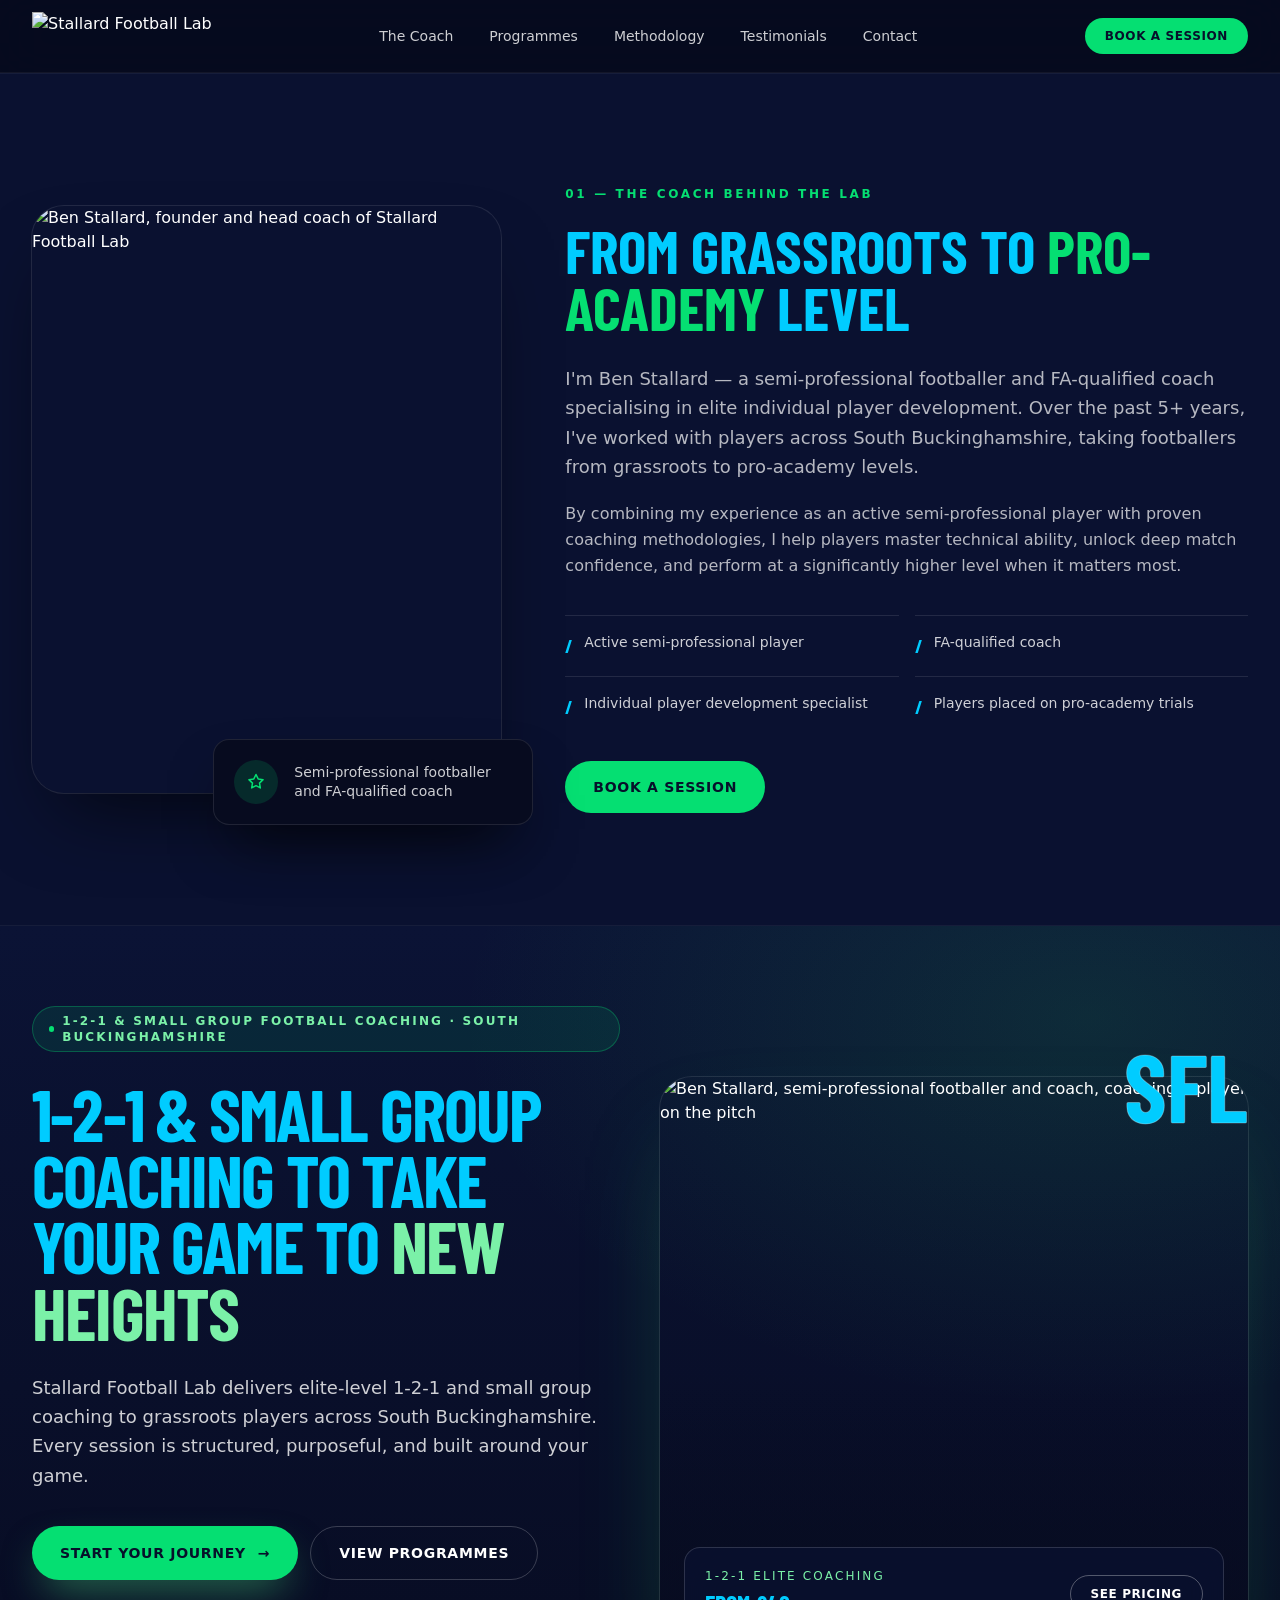
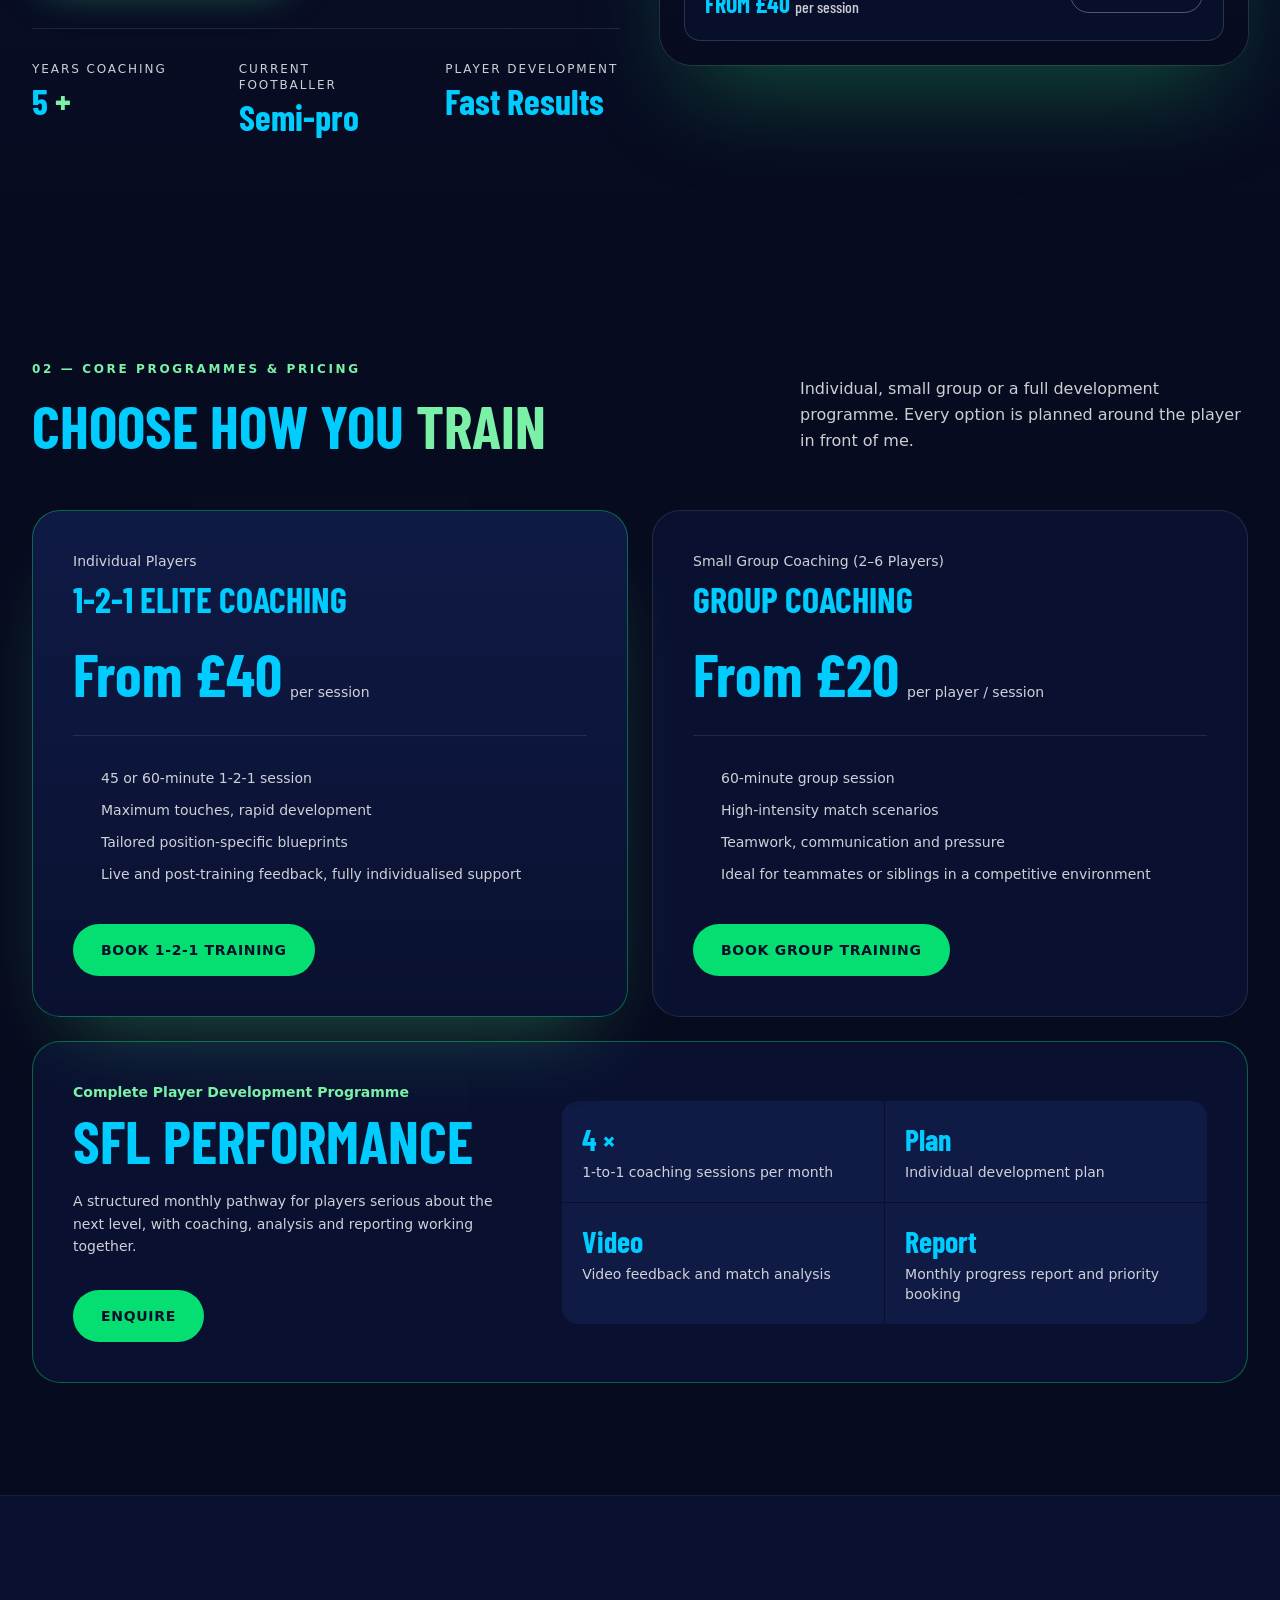
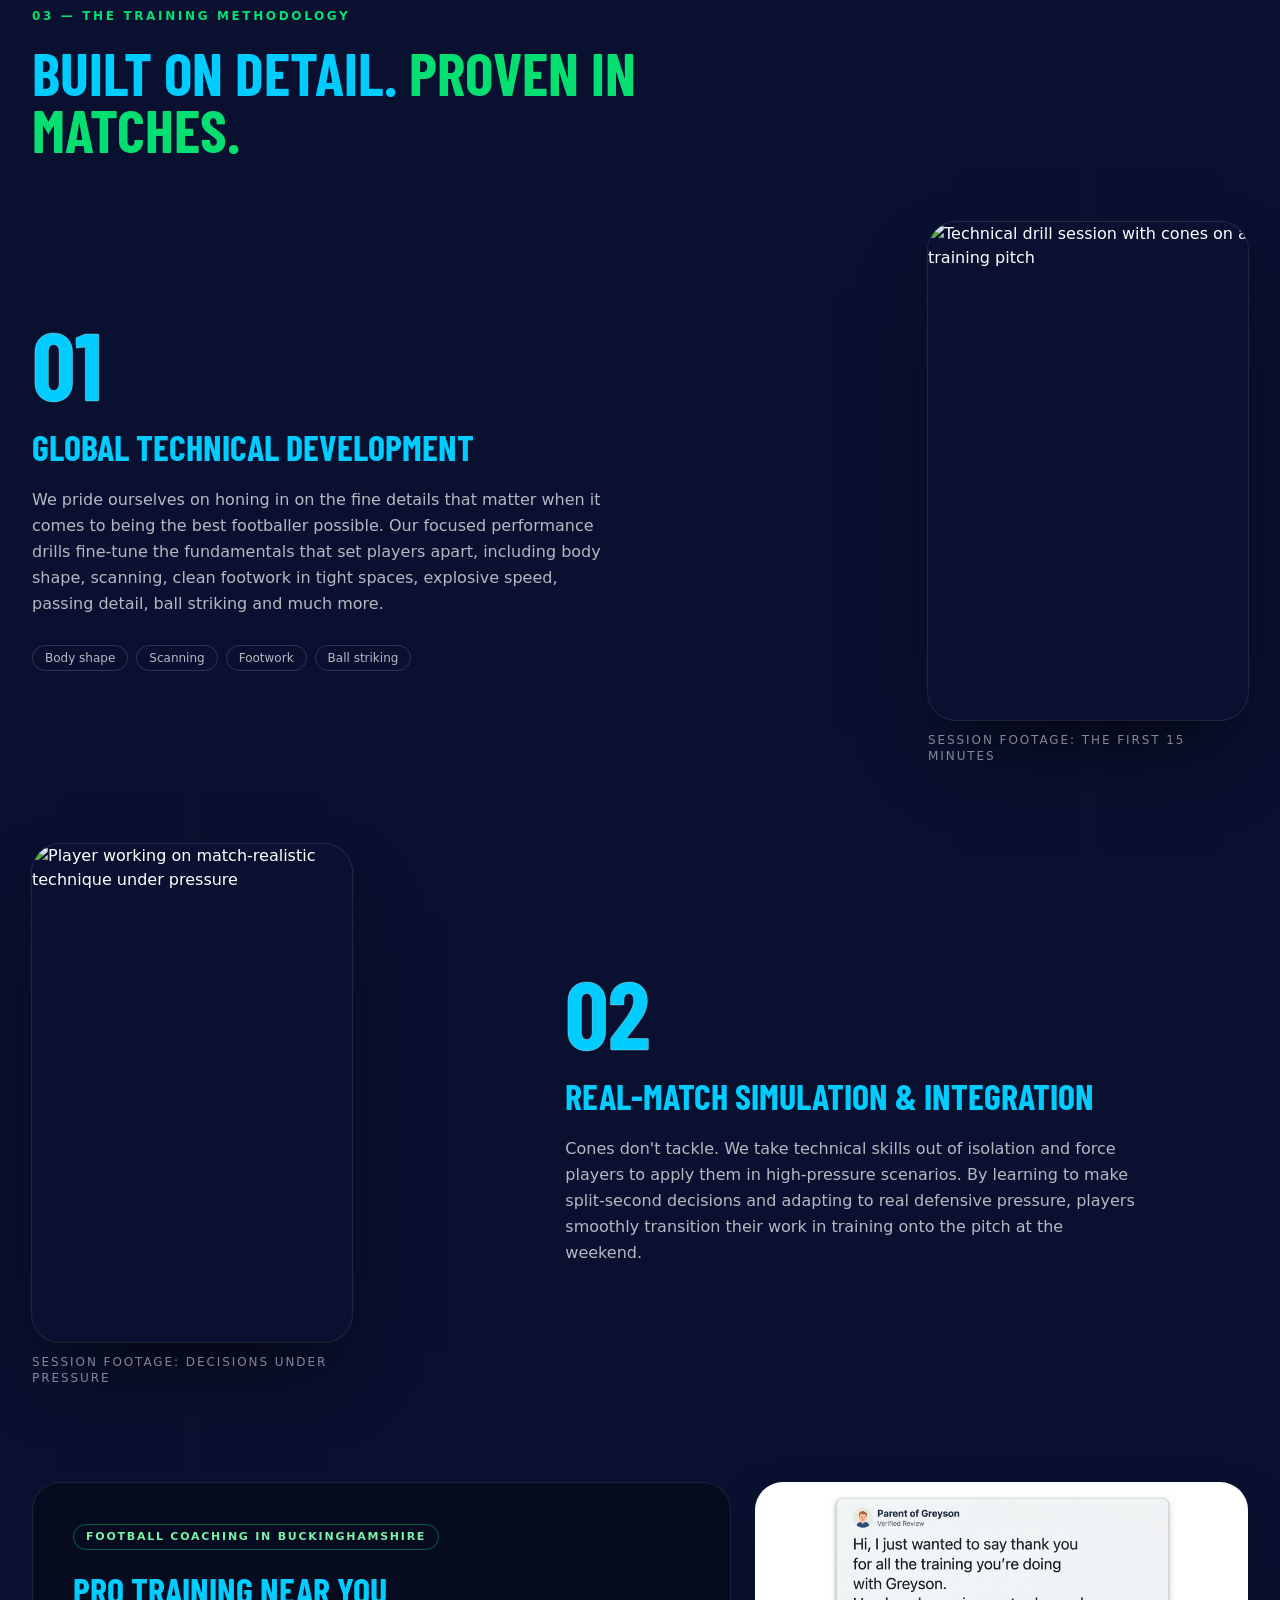
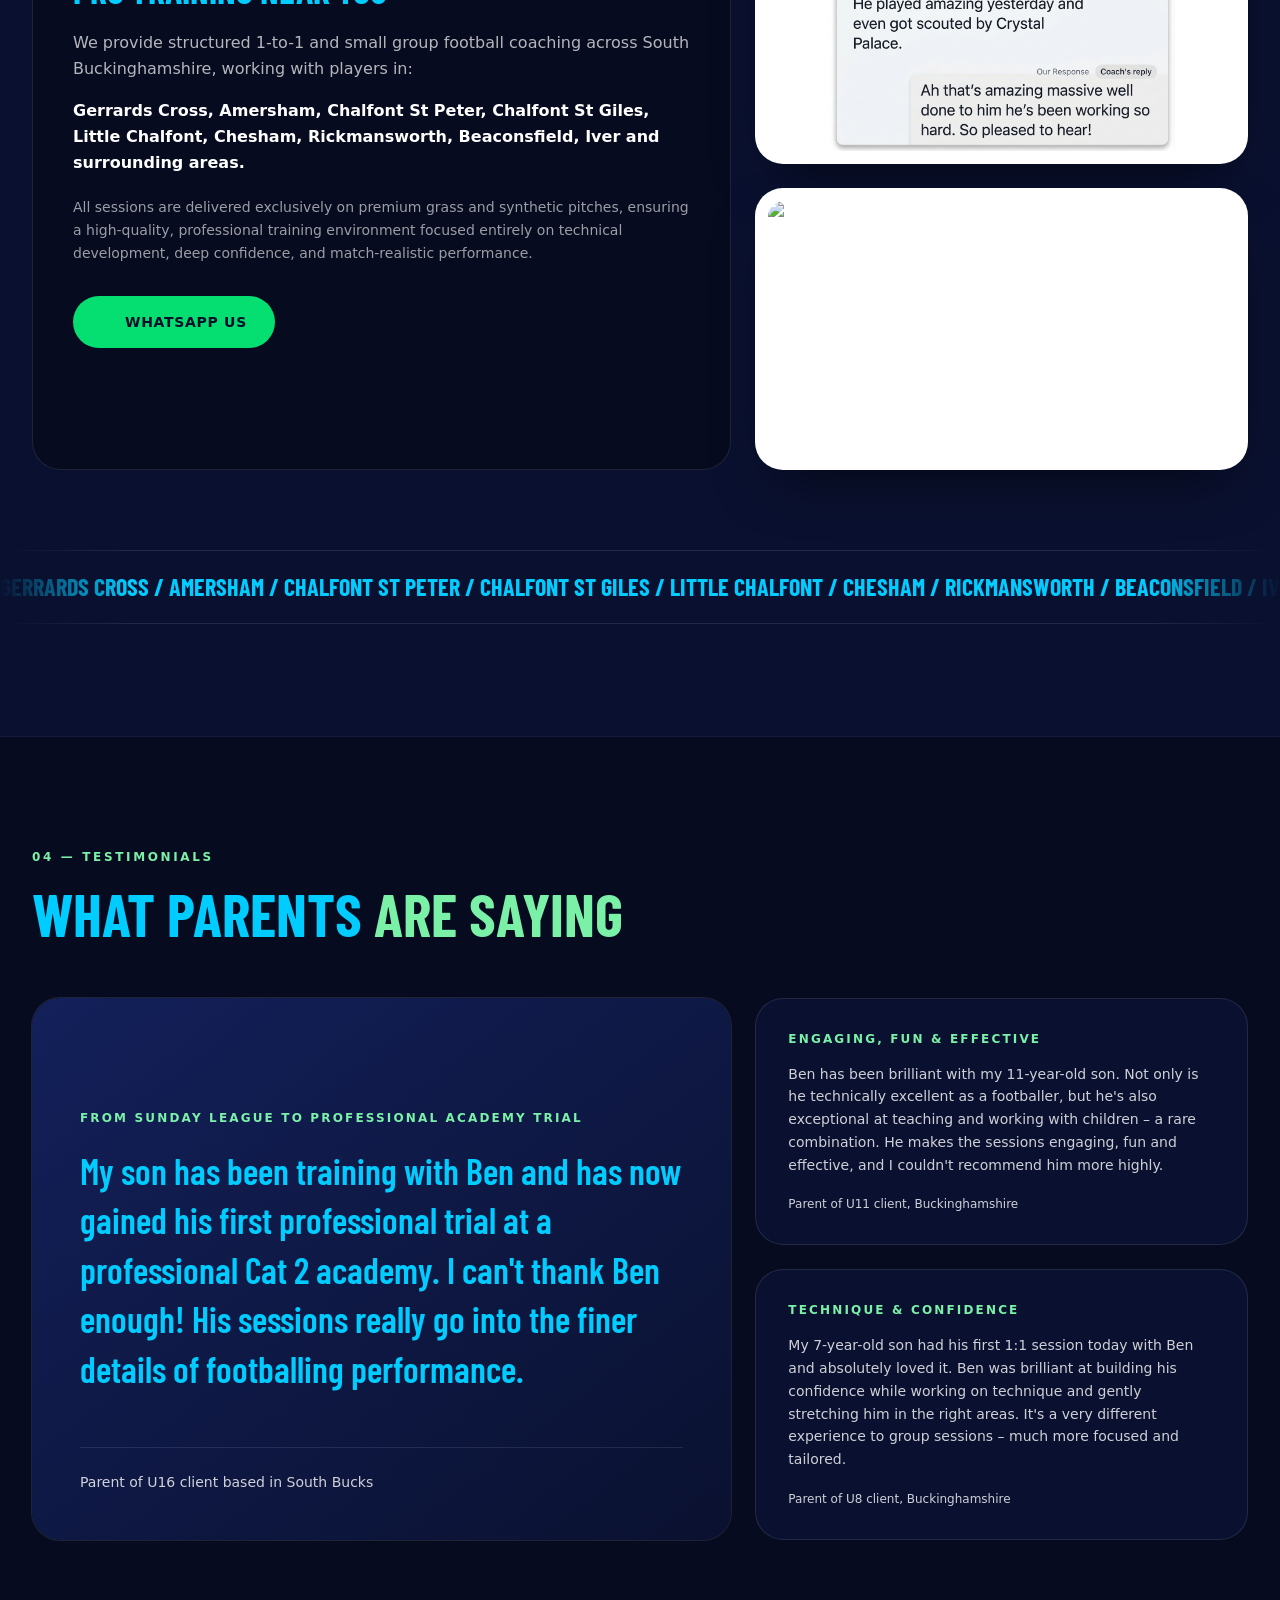
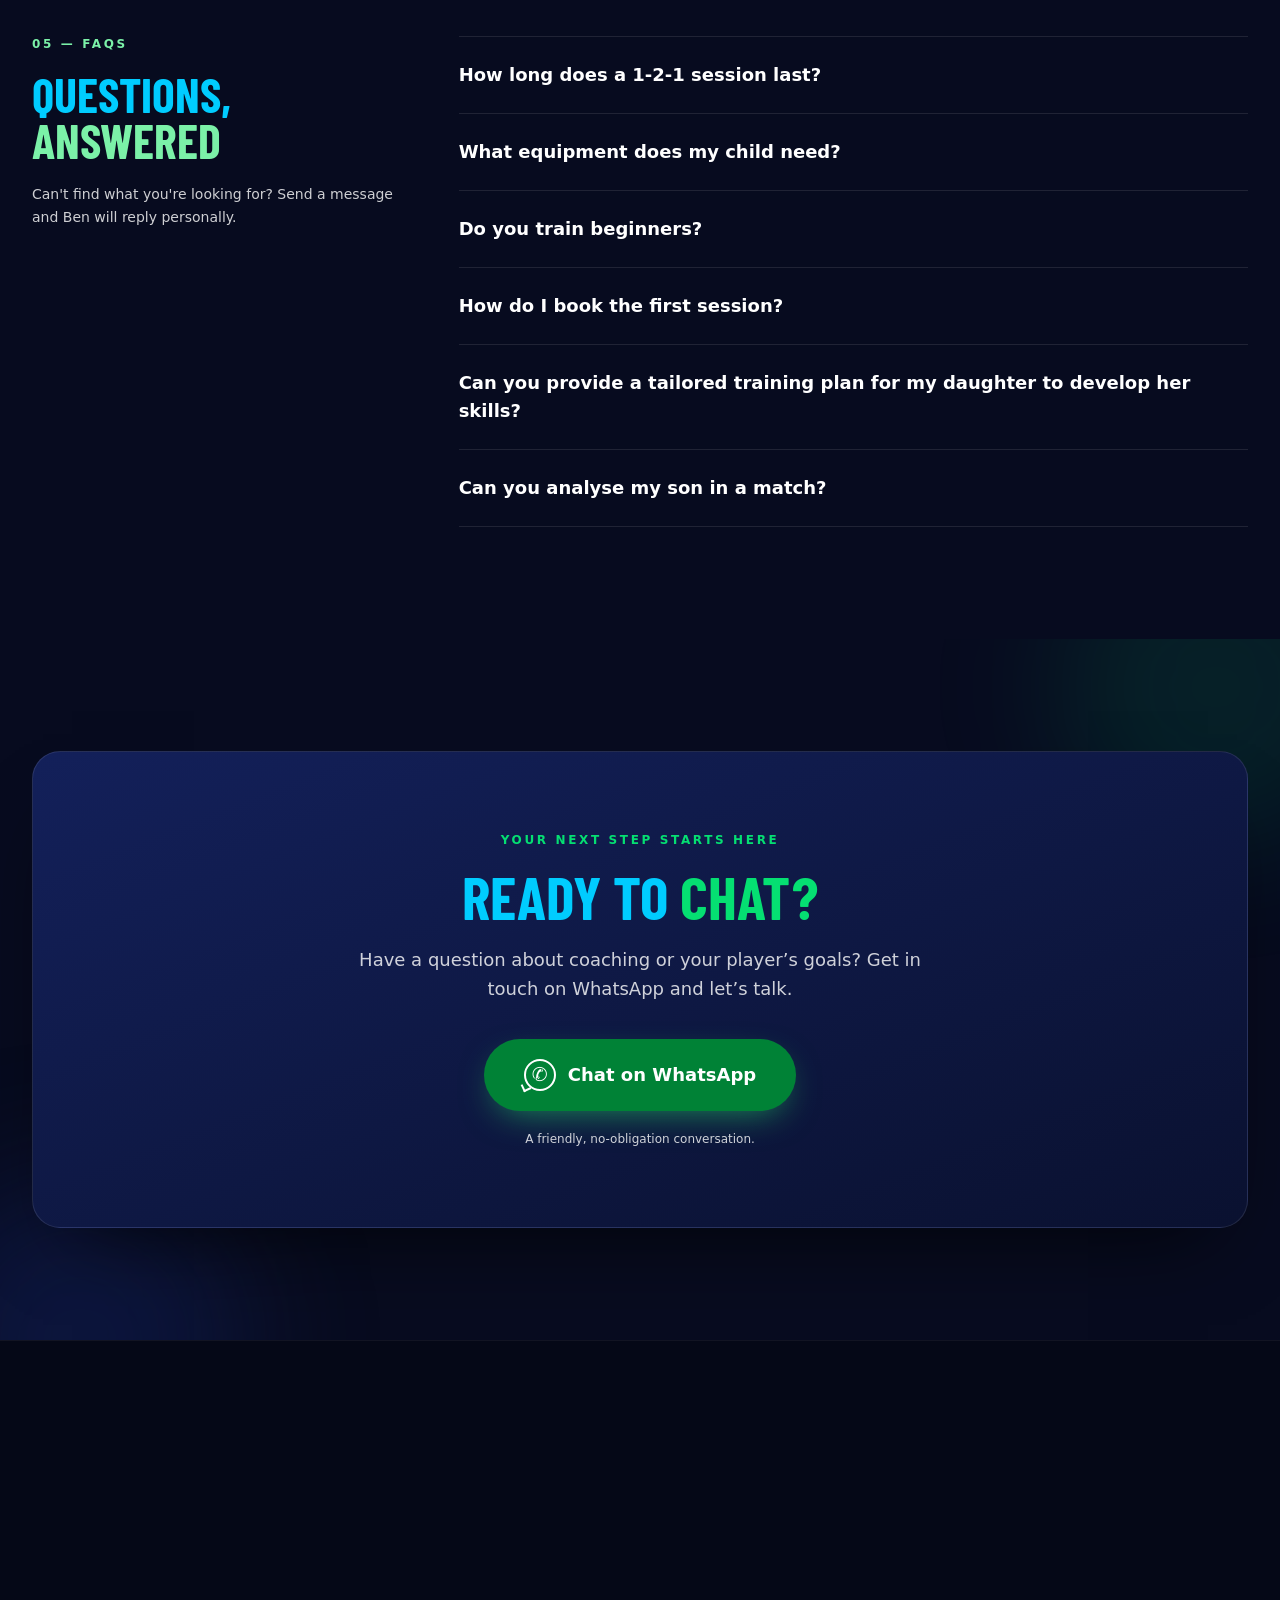
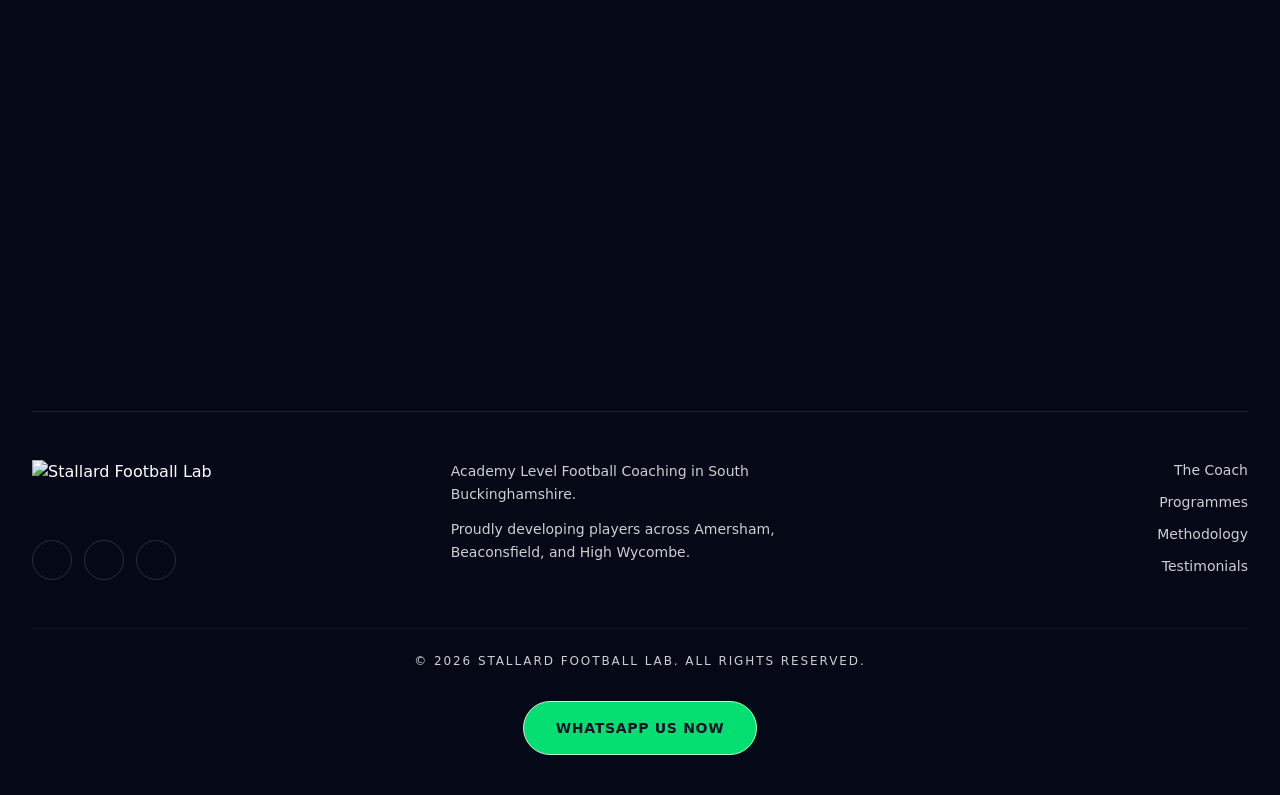
==== commit 7211c8c7: "Published from Shuffle Editor" ====
--- a/public/index.html
+++ b/public/index.html
@@ -13,89 +13,36 @@
 <body class="antialiased font-body bg-body text-body bg-[#070b1f] text-white font-sans">
     <div class="">
                 
-      <header class="sticky top-0 z-50 border-b border-white/5 bg-[#070b1f]/85 backdrop-blur-xl">
-        <div class="mx-auto flex max-w-7xl items-center justify-between gap-4 px-5 py-3 sm:px-8">
-          <a href="#top" class="flex shrink-0 items-center" aria-label="Stallard Football Lab home">
-            <img src="https://static.shuffle.dev/uploads/composer/7b/7b28d882-8af1-4fd4-9754-11b345970eec/image03.png" alt="Stallard Football Lab" class="h-10 w-auto sm:h-12">
-          </a>
-          <nav class="hidden items-center gap-9 lg:flex">
-            <a href="#coach" class="text-sm font-medium text-white/70 transition-colors duration-300 hover:text-white">The Coach</a>
-            <a href="#programmes" class="text-sm font-medium text-white/70 transition-colors duration-300 hover:text-white">Programmes</a>
-            <a href="#method" class="text-sm font-medium text-white/70 transition-colors duration-300 hover:text-white">Methodology</a>
-            <a href="#reviews" class="text-sm font-medium text-white/70 transition-colors duration-300 hover:text-white">Testimonials</a>
-            <a href="#contact" class="text-sm font-medium text-white/70 transition-colors duration-300 hover:text-white">Contact</a>
-          </nav>
-          <div class="flex items-center gap-3">
-            <a href="#contact" class="inline-flex items-center rounded-full bg-green-400 px-4 py-2.5 text-xs font-bold uppercase tracking-wider text-[#06102a] transition-all duration-300 hover:bg-green-300 active:scale-[0.97] sm:px-5">Book a session</a>
-            <button type="button" class="sfl-nav-toggle inline-flex h-10 w-10 items-center justify-center rounded-full border border-white/15 text-white transition-colors hover:bg-white/10 lg:hidden" aria-expanded="false" aria-label="Open menu">
-              <svg xmlns="http://www.w3.org/2000/svg" class="h-5 w-5" fill="none" viewbox="0 0 24 24" stroke="currentColor" stroke-width="1.8">
-                <path stroke-linecap="round" d="M4 7h16M4 12h16M4 17h10"></path>
-              </svg>
-            </button>
-          </div>
-        </div>
-        <div class="sfl-nav-panel hidden border-t border-white/5 bg-[#070b1f] lg:hidden">
-          <div class="flex flex-col px-5 py-4 sm:px-8">
-            <a href="#coach" class="block w-full border-b border-white/5 py-3 text-base font-medium text-white/80">The Coach</a>
-            <a href="#programmes" class="block w-full border-b border-white/5 py-3 text-base font-medium text-white/80">Programmes</a>
-            <a href="#method" class="block w-full border-b border-white/5 py-3 text-base font-medium text-white/80">Methodology</a>
-            <a href="#reviews" class="block w-full border-b border-white/5 py-3 text-base font-medium text-white/80">Testimonials</a>
-            <a href="#contact" class="block w-full border-b border-white/5 py-3 text-base font-medium text-white/80">Contact</a>
-            <a href="#contact" class="mt-4 block w-full rounded-full bg-green-400 py-3 text-center text-sm font-bold uppercase tracking-wider text-[#06102a]">Book a session</a>
-          </div>
-        </div>
+      <header class="sticky top-0 z-50 border-b border-white/5 bg-[#070b1f]/85 backdrop-blur-xl">
+        <div class="mx-auto flex max-w-7xl items-center justify-between gap-4 px-5 py-3 sm:px-8">
+          <a href="#top" class="flex shrink-0 items-center" aria-label="Stallard Football Lab home">
+            <img src="https://static.shuffle.dev/uploads/composer/7b/7b28d882-8af1-4fd4-9754-11b345970eec/image03.png" alt="Stallard Football Lab" class="h-10 w-auto sm:h-12">
+          </a>
+          <nav class="hidden items-center gap-9 lg:flex">
+            <a href="#coach" class="text-sm font-medium text-white/80 transition-colors duration-300 hover:text-white">The Coach</a>
+            <a href="#programmes" class="text-sm font-medium text-white/80 transition-colors duration-300 hover:text-white">Programmes</a>
+            <a href="#method" class="text-sm font-medium text-white/80 transition-colors duration-300 hover:text-white">Methodology</a>
+            <a href="#reviews" class="text-sm font-medium text-white/80 transition-colors duration-300 hover:text-white">Testimonials</a>
+            <a href="#contact" class="text-sm font-medium text-white/80 transition-colors duration-300 hover:text-white">Contact</a>
+          </nav>
+          <div class="flex items-center gap-3">
+            <a href="https://www.sumupbookings.com/stallard-football-lab" class="inline-flex items-center rounded-full bg-green-400 px-4 py-2.5 text-xs font-bold uppercase tracking-wider text-[#06102a] transition-all duration-300 hover:bg-green-300 active:scale-[0.97] sm:px-5">Book a session</a>
+            <button type="button" class="sfl-nav-toggle inline-flex h-10 w-10 items-center justify-center rounded-full border border-white/15 text-white transition-colors hover:bg-white/10 lg:hidden" aria-expanded="false" aria-label="Open menu" data-nav-bound="1">
+              <svg xmlns="http://www.w3.org/2000/svg" id="svg_a8764840743d685eb54b5387799186f6" class="h-5 w-5" fill="none" viewbox="0 0 24 24" stroke="currentColor" stroke-width="1.8"></svg>
+            </button>
+          </div>
+        </div>
+        <div class="sfl-nav-panel hidden border-t border-white/5 bg-[#070b1f] lg:hidden">
+          <div class="flex flex-col px-5 py-4 sm:px-8">
+            <a href="#coach" class="block w-full border-b border-white/5 py-3 text-base font-medium text-white/80">The Coach</a>
+            <a href="#programmes" class="block w-full border-b border-white/5 py-3 text-base font-medium text-white/80">Programmes</a>
+            <a href="#method" class="block w-full border-b border-white/5 py-3 text-base font-medium text-white/80">Methodology</a>
+            <a href="#reviews" class="block w-full border-b border-white/5 py-3 text-base font-medium text-white/80">Testimonials</a>
+            <a href="#contact" class="block w-full border-b border-white/5 py-3 text-base font-medium text-white/80">Contact</a>
+            <a href="#contact" class="mt-4 block w-full rounded-full bg-green-400 py-3 text-center text-sm font-bold uppercase tracking-wider text-[#06102a]">Book a session</a>
+          </div>
+        </div>
       </header>
-                
-      <section class="sfl-hero-bg relative overflow-hidden pt-12 pb-20 sm:pt-16 lg:pt-20 lg:pb-28">
-        <div class="mx-auto grid max-w-7xl grid-cols-1 items-center gap-12 px-5 sm:px-8 lg:grid-cols-12 lg:gap-10">
-          <div class="sfl-reveal lg:col-span-6" style="transition-delay: 0ms;">
-            <p class="inline-flex items-center gap-2 rounded-full border border-green-400/30 bg-green-400/10 px-4 py-1.5 text-xs font-semibold uppercase tracking-[0.18em] text-green-300">
-              <span class="h-1.5 w-1.5 rounded-full bg-green-400"></span>
-              <span>1-2-1 &amp; small group football coaching · South Buckinghamshire</span>
-            </p>
-            <h1 class="font-heading mt-7 break-words text-5xl font-bold uppercase leading-[0.92] tracking-tight sm:text-6xl lg:text-7xl">
-              1-2-1 &amp; small group coaching to take your game to
-              <span class="text-green-400">new heights</span>
-            </h1>
-            <p class="mt-7 max-w-xl text-base leading-relaxed text-white/70 sm:text-lg">I’m Ben Stallard, a semi-professional football player and coach. Through Stallard Football Lab, I deliver purposeful 1-2-1 and small group coaching for grassroots &amp; academy players across South Buckinghamshire, with every session built around your game.</p>
-            <div class="mt-9 flex flex-col gap-3 sm:flex-row sm:flex-wrap">
-              <a href="#contact" class="group inline-flex items-center justify-center gap-3 rounded-full bg-green-400 px-7 py-4 text-sm font-bold uppercase tracking-wider text-[#06102a] shadow-[0_18px_40px_-12px_rgba(74,222,128,0.55)] transition-all duration-300 hover:bg-green-300 active:scale-[0.97]">
-                <span>Start your journey</span>
-                <span aria-hidden="true" class="transition-transform duration-300 group-hover:translate-x-1">→</span>
-              </a>
-              <a href="#programmes" class="inline-flex items-center justify-center rounded-full border border-white/20 px-7 py-4 text-sm font-bold uppercase tracking-wider text-white transition-all duration-300 hover:border-white/50 hover:bg-white/5 active:scale-[0.97]">View programmes</a>
-            </div>
-            <dl class="mt-12 grid grid-cols-3 gap-4 border-t border-white/10 pt-8 sm:gap-8">
-              <div>
-                <dt class="text-[11px] uppercase tracking-[0.16em] text-white/50">Years coaching</dt>
-                <dd class="font-heading mt-1 text-3xl font-bold sm:text-4xl">
-                  <span class="sfl-count" data-count="5">5</span>
-                  <span class="text-green-400">+</span>
-                </dd>
-              </div>
-              <div><dt class="text-[11px] uppercase tracking-[0.16em] text-white/50">CURRENT FOOTBALLER</dt><dd class="font-heading mt-1 text-3xl font-bold sm:text-4xl">Semi-pro</dd></div>
-              <div><dt class="text-[11px] uppercase tracking-[0.16em] text-white/50">PLAYER DEVELOPMENT</dt><dd class="font-heading mt-1 text-3xl font-bold sm:text-4xl">Fast Results</dd></div>
-            </dl>
-          </div>
-          <div class="sfl-reveal relative lg:col-span-6" style="transition-delay: 90ms;">
-            <div class="relative overflow-hidden rounded-[2rem] shadow-[0_50px_100px_-30px_rgba(34,197,94,0.35)] ring-1 ring-white/10">
-              <img src="https://static.shuffle.dev/uploads/composer/f2/f277bc17-5ee5-462c-b7ab-84ff7b00cf4c/container13.jpg" alt="Ben Stallard, semi-professional footballer and coach, coaching a player on the pitch" class="sfl-zoom aspect-square w-full object-cover">
-              <div class="absolute inset-0 bg-gradient-to-t from-[#070b1f]/90 via-transparent to-transparent"></div>
-              <div class="absolute inset-x-4 bottom-4 flex flex-col gap-3 rounded-2xl border border-white/15 bg-[#0b1335]/60 p-5 backdrop-blur-xl sm:inset-x-6 sm:bottom-6 sm:flex-row sm:items-center sm:justify-between">
-                <div>
-                  <p class="text-[11px] uppercase tracking-[0.18em] text-green-300">1-2-1 Elite Coaching</p>
-                  <p class="font-heading mt-1 text-2xl font-bold uppercase">
-                    <span>From £40</span>
-                    <span class="text-base font-medium normal-case text-white/60">per session</span>
-                  </p>
-                </div>
-                <a href="#programmes" class="inline-flex items-center justify-center rounded-full bg-white px-5 py-2.5 text-xs font-bold uppercase tracking-wider text-[#06102a] transition-all duration-300 hover:bg-green-300 active:scale-[0.97]">See pricing</a>
-              </div>
-            </div>
-            <p class="font-heading sfl-outline pointer-events-none absolute -top-10 right-0 hidden text-8xl font-bold uppercase leading-none md:block">SFL</p>
-          </div>
-        </div>
-      </section>
                 
       <section id="coach" class="border-y border-white/5 bg-[#0a1130] py-20 lg:py-28">
         <div class="mx-auto grid max-w-7xl grid-cols-1 items-center gap-12 px-5 sm:px-8 lg:grid-cols-12 lg:gap-16">
@@ -144,118 +91,158 @@
         </div>
       </section>
                 
-      <section id="programmes" class="py-20 lg:py-28">
-        <div class="mx-auto max-w-7xl px-5 sm:px-8">
-          <div class="sfl-reveal flex flex-col gap-6 lg:flex-row lg:items-end lg:justify-between">
-            <div class="max-w-2xl">
-              <p class="text-xs font-semibold uppercase tracking-[0.22em] text-green-400">02 — Core Programmes &amp; Pricing</p>
-              <h2 class="font-heading mt-5 text-4xl font-bold uppercase leading-[0.95] sm:text-5xl lg:text-6xl">
-                <span>Choose how you </span>
-                <span class="text-green-400">train</span>
-              </h2>
-            </div>
-            <p class="max-w-md text-base leading-relaxed text-white/60">Individual, small group or a full development programme. Every option is planned around the player in front of me.</p>
-          </div>
-          <div class="mt-14 grid grid-cols-1 gap-6 lg:grid-cols-2">
-            <article class="sfl-reveal relative flex flex-col rounded-[1.75rem] border border-green-400/40 bg-gradient-to-b from-[#0f1a45] to-[#0a1130] p-8 shadow-[0_40px_80px_-40px_rgba(74,222,128,0.4)] sm:p-10">
-              
-              <p class="text-sm text-white/60">Individual Players</p>
-              <h3 class="font-heading mt-2 text-3xl font-bold uppercase sm:text-4xl">1-2-1 Elite Coaching</h3>
-              <p class="mt-6 flex items-baseline gap-2">
-                <span class="font-heading text-5xl font-bold text-green-400 sm:text-6xl">From £40</span>
-                <span class="text-sm text-white/50">per session</span>
-              </p>
-              <ul class="mt-8 flex flex-col gap-3 border-t border-white/10 pt-8 text-sm text-white/80">
-                <li class="flex items-start gap-3">
-                  <svg xmlns="http://www.w3.org/2000/svg" class="mt-0.5 h-4 w-4 shrink-0 text-green-400" fill="none" viewbox="0 0 24 24" stroke="currentColor" stroke-width="2.4">
-                    <path stroke-linecap="round" stroke-linejoin="round" d="M5 12.5l4.5 4.5L19 7"></path>
-                  </svg>
-                  <span>45 or 60-minute 1-2-1 session</span>
-                </li>
-                <li class="flex items-start gap-3">
-                  <svg xmlns="http://www.w3.org/2000/svg" class="mt-0.5 h-4 w-4 shrink-0 text-green-400" fill="none" viewbox="0 0 24 24" stroke="currentColor" stroke-width="2.4">
-                    <path stroke-linecap="round" stroke-linejoin="round" d="M5 12.5l4.5 4.5L19 7"></path>
-                  </svg>
-                  <span>Maximum touches, rapid development</span>
-                </li>
-                <li class="flex items-start gap-3">
-                  <svg xmlns="http://www.w3.org/2000/svg" class="mt-0.5 h-4 w-4 shrink-0 text-green-400" fill="none" viewbox="0 0 24 24" stroke="currentColor" stroke-width="2.4">
-                    <path stroke-linecap="round" stroke-linejoin="round" d="M5 12.5l4.5 4.5L19 7"></path>
-                  </svg>
-                  <span>Tailored position-specific blueprints</span>
-                </li>
-                <li class="flex items-start gap-3">
-                  <svg xmlns="http://www.w3.org/2000/svg" class="mt-0.5 h-4 w-4 shrink-0 text-green-400" fill="none" viewbox="0 0 24 24" stroke="currentColor" stroke-width="2.4">
-                    <path stroke-linecap="round" stroke-linejoin="round" d="M5 12.5l4.5 4.5L19 7"></path>
-                  </svg>
-                  <span>Live and post-training feedback, fully individualised support</span>
-                </li>
-              </ul>
-              <a href="#contact" class="mt-10 inline-flex items-center justify-center rounded-full bg-green-400 px-7 py-4 text-sm font-bold uppercase tracking-wider text-[#06102a] transition-all duration-300 hover:bg-green-300 active:scale-[0.97] sm:self-start">Book 1-2-1 training</a>
-            </article>
-            <article class="sfl-reveal flex flex-col rounded-[1.75rem] border border-white/10 bg-[#0a1130] p-8 sm:p-10">
-              <p class="text-sm text-white/60">Small Group Coaching (2–6 Players)</p>
-              <h3 class="font-heading mt-2 text-3xl font-bold uppercase sm:text-4xl">Group Coaching</h3>
-              <p class="mt-6 flex items-baseline gap-2">
-                <span class="font-heading text-5xl font-bold sm:text-6xl">From £20</span>
-                <span class="text-sm text-white/50">per player / session</span>
-              </p>
-              <ul class="mt-8 flex flex-col gap-3 border-t border-white/10 pt-8 text-sm text-white/80">
-                <li class="flex items-start gap-3">
-                  <svg xmlns="http://www.w3.org/2000/svg" class="mt-0.5 h-4 w-4 shrink-0 text-green-400" fill="none" viewbox="0 0 24 24" stroke="currentColor" stroke-width="2.4">
-                    <path stroke-linecap="round" stroke-linejoin="round" d="M5 12.5l4.5 4.5L19 7"></path>
-                  </svg>
-                  <span>60-minute group session</span>
-                </li>
-                <li class="flex items-start gap-3">
-                  <svg xmlns="http://www.w3.org/2000/svg" class="mt-0.5 h-4 w-4 shrink-0 text-green-400" fill="none" viewbox="0 0 24 24" stroke="currentColor" stroke-width="2.4">
-                    <path stroke-linecap="round" stroke-linejoin="round" d="M5 12.5l4.5 4.5L19 7"></path>
-                  </svg>
-                  <span>High-intensity match scenarios</span>
-                </li>
-                <li class="flex items-start gap-3">
-                  <svg xmlns="http://www.w3.org/2000/svg" class="mt-0.5 h-4 w-4 shrink-0 text-green-400" fill="none" viewbox="0 0 24 24" stroke="currentColor" stroke-width="2.4">
-                    <path stroke-linecap="round" stroke-linejoin="round" d="M5 12.5l4.5 4.5L19 7"></path>
-                  </svg>
-                  <span>Teamwork, communication and pressure</span>
-                </li>
-                <li class="flex items-start gap-3">
-                  <svg xmlns="http://www.w3.org/2000/svg" class="mt-0.5 h-4 w-4 shrink-0 text-green-400" fill="none" viewbox="0 0 24 24" stroke="currentColor" stroke-width="2.4">
-                    <path stroke-linecap="round" stroke-linejoin="round" d="M5 12.5l4.5 4.5L19 7"></path>
-                  </svg>
-                  <span>Ideal for teammates or siblings in a competitive environment</span>
-                </li>
-              </ul>
-              <a href="#contact" class="mt-10 inline-flex items-center justify-center rounded-full border border-white/25 px-7 py-4 text-sm font-bold uppercase tracking-wider text-white transition-all duration-300 hover:border-green-400 hover:text-green-300 active:scale-[0.97] sm:self-start">Book group training</a>
-            </article>
-            <article class="sfl-reveal grid grid-cols-1 gap-10 overflow-hidden rounded-[1.75rem] bg-green-400 p-8 text-[#06102a] sm:p-10 lg:col-span-2 lg:grid-cols-12 lg:items-center">
-              <div class="lg:col-span-5">
-                <p class="text-sm font-semibold">Complete Player Development Programme</p>
-                <h3 class="font-heading mt-2 text-4xl font-bold uppercase leading-none sm:text-5xl lg:text-6xl">SFL Performance</h3>
-                <p class="mt-5 max-w-md text-sm leading-relaxed text-[#06102a]/75">A structured monthly pathway for players serious about the next level, with coaching, analysis and reporting working together.</p>
-                <a href="#contact" class="mt-8 inline-flex items-center justify-center rounded-full bg-[#06102a] px-7 py-4 text-sm font-bold uppercase tracking-wider text-white transition-all duration-300 hover:bg-[#0f1a45] active:scale-[0.97]">Enquire</a>
-              </div>
-              <ul class="grid grid-cols-1 gap-px overflow-hidden rounded-2xl bg-[#06102a]/15 sm:grid-cols-2 lg:col-span-7">
-                <li class="bg-green-400 p-5">
-                  <span class="font-heading text-3xl font-bold">4 ×</span>
-                  <p class="mt-1 text-sm font-medium">1-to-1 coaching sessions per month</p>
-                </li>
-                <li class="bg-green-400 p-5">
-                  <span class="font-heading text-3xl font-bold">Plan</span>
-                  <p class="mt-1 text-sm font-medium">Individual development plan</p>
-                </li>
-                <li class="bg-green-400 p-5">
-                  <span class="font-heading text-3xl font-bold">Video</span>
-                  <p class="mt-1 text-sm font-medium">Video feedback and match analysis</p>
-                </li>
-                <li class="bg-green-400 p-5">
-                  <span class="font-heading text-3xl font-bold">Report</span>
-                  <p class="mt-1 text-sm font-medium">Monthly progress report and priority booking</p>
-                </li>
-              </ul>
-            </article>
-          </div>
-        </div>
+      <section class="sfl-hero-bg relative overflow-hidden pt-12 pb-20 sm:pt-16 lg:pt-20 lg:pb-28">
+        <div class="mx-auto grid max-w-7xl grid-cols-1 items-center gap-12 px-5 sm:px-8 lg:grid-cols-12 lg:gap-10">
+          <div class="sfl-reveal lg:col-span-6" style="transition-delay: 0ms;" data-reveal-bound="1">
+            <p class="inline-flex items-center gap-2 rounded-full border border-green-400/30 bg-green-400/10 px-4 py-1.5 text-xs font-semibold uppercase tracking-[0.18em] text-green-300">
+              <span class="h-1.5 w-1.5 rounded-full bg-green-400"></span>
+              <span>1-2-1 &amp; small group football coaching · South Buckinghamshire</span>
+            </p>
+            <h1 class="font-heading mt-7 break-words text-5xl font-bold uppercase leading-[0.92] tracking-tight text-white sm:text-6xl lg:text-7xl">
+              1-2-1 &amp; small group coaching to take your game to
+              <span class="text-green-300">new heights</span>
+            </h1>
+            <p class="mt-7 max-w-xl text-base leading-relaxed text-white/80 sm:text-lg">Stallard Football Lab delivers elite-level 1-2-1 and small group coaching to grassroots players across South Buckinghamshire. Every session is structured, purposeful, and built around your game.</p>
+            <div class="mt-9 flex flex-col gap-3 sm:flex-row sm:flex-wrap">
+              <a href="https://www.sumupbookings.com/stallard-football-lab" class="group inline-flex items-center justify-center gap-3 rounded-full bg-green-400 px-7 py-4 text-sm font-bold uppercase tracking-wider text-[#06102a] shadow-[0_18px_40px_-12px_rgba(74,222,128,0.55)] transition-all duration-300 hover:bg-green-300 active:scale-[0.97]">
+                <span>Start your journey</span>
+                <span aria-hidden="true" class="transition-transform duration-300 group-hover:translate-x-1">→</span>
+              </a>
+              <a href="#programmes" class="inline-flex items-center justify-center rounded-full border border-white/20 px-7 py-4 text-sm font-bold uppercase tracking-wider text-white transition-all duration-300 hover:border-white/50 hover:bg-white/5 active:scale-[0.97]">View programmes</a>
+            </div>
+            <dl class="mt-12 grid grid-cols-3 gap-4 border-t border-white/10 pt-8 sm:gap-8">
+              <div>
+                <dt class="text-xs uppercase tracking-[0.16em] text-white/80">Years coaching</dt>
+                <dd class="font-heading mt-1 text-3xl font-bold text-white sm:text-4xl">
+                  <span class="sfl-count" data-count="5" data-count-bound="1">5</span>
+                  <span class="text-green-300">+</span>
+                </dd>
+              </div>
+              <div>
+                <dt class="text-xs uppercase tracking-[0.16em] text-white/80">CURRENT FOOTBALLER</dt>
+                <dd class="font-heading mt-1 text-3xl font-bold text-white sm:text-4xl">Semi-pro</dd>
+              </div>
+              <div>
+                <dt class="text-xs uppercase tracking-[0.16em] text-white/80">PLAYER DEVELOPMENT</dt>
+                <dd class="font-heading mt-1 text-3xl font-bold text-white sm:text-4xl">Fast Results</dd>
+              </div>
+            </dl>
+          </div>
+          <div class="sfl-reveal relative lg:col-span-6" style="transition-delay: 90ms;" data-reveal-bound="1">
+            <div class="relative overflow-hidden rounded-[2rem] shadow-[0_50px_100px_-30px_rgba(34,197,94,0.35)] ring-1 ring-white/10">
+              <img src="https://static.shuffle.dev/uploads/composer/f2/f277bc17-5ee5-462c-b7ab-84ff7b00cf4c/container13.jpg" alt="Ben Stallard, semi-professional footballer and coach, coaching a player on the pitch" class="sfl-zoom aspect-square w-full object-cover">
+              <div class="absolute inset-0 bg-gradient-to-t from-[#070b1f]/90 via-transparent to-transparent"></div>
+              <div class="absolute inset-x-4 bottom-4 flex flex-col gap-3 rounded-2xl border border-white/15 bg-[#0b1335]/60 p-5 backdrop-blur-xl sm:inset-x-6 sm:bottom-6 sm:flex-row sm:items-center sm:justify-between">
+                <div>
+                  <p class="text-xs uppercase tracking-[0.18em] text-green-300">1-2-1 Elite Coaching</p>
+                  <p class="font-heading mt-1 text-2xl font-bold uppercase text-white">
+                    <span>From £40</span>
+                    <span class="text-base font-medium normal-case text-white/80">per session</span>
+                  </p>
+                </div>
+                <a href="#programmes" class="inline-flex items-center justify-center rounded-full border border-white/30 px-5 py-2.5 text-xs font-bold uppercase tracking-wider text-white transition-all duration-300 hover:border-white/50 hover:bg-white/10 active:scale-[0.97]">See pricing</a>
+              </div>
+            </div>
+            <p class="font-heading sfl-outline pointer-events-none absolute -top-10 right-0 hidden text-8xl font-bold uppercase leading-none md:block">SFL</p>
+          </div>
+        </div>
+      </section>
+                
+      <section id="programmes" class="py-20 lg:py-28">
+        <div class="mx-auto max-w-7xl px-5 sm:px-8">
+          <div class="sfl-reveal flex flex-col gap-6 lg:flex-row lg:items-end lg:justify-between" data-reveal-bound="1" style="transition-delay: 0ms;">
+            <div class="max-w-2xl">
+              <p class="text-xs font-semibold uppercase tracking-[0.22em] text-green-300">02 — Core Programmes &amp; Pricing</p>
+              <h2 class="font-heading mt-5 text-4xl font-bold uppercase leading-[0.95] text-white sm:text-5xl lg:text-6xl">
+                <span>Choose how you</span>
+                <span class="text-green-300">train</span>
+              </h2>
+            </div>
+            <p class="max-w-md text-base leading-relaxed text-white/80">Individual, small group or a full development programme. Every option is planned around the player in front of me.</p>
+          </div>
+          <div class="mt-14 grid grid-cols-1 gap-6 lg:grid-cols-2">
+            <article class="sfl-reveal relative flex flex-col rounded-[1.75rem] border border-green-400/40 bg-gradient-to-b from-[#0f1a45] to-[#0a1130] p-8 shadow-[0_40px_80px_-40px_rgba(74,222,128,0.4)] sm:p-10" data-reveal-bound="1" style="transition-delay: 0ms;">
+              <p class="text-sm text-white/80">Individual Players</p>
+              <h3 class="font-heading mt-2 text-3xl font-bold uppercase text-white sm:text-4xl">1-2-1 Elite Coaching</h3>
+              <p class="mt-6 flex items-baseline gap-2">
+                <span class="font-heading text-5xl font-bold text-white sm:text-6xl">From £40</span>
+                <span class="text-sm text-white/80">per session</span>
+              </p>
+              <ul class="mt-8 flex flex-col gap-3 border-t border-white/10 pt-8 text-sm text-white/80">
+                <li class="flex items-start gap-3">
+                  <svg xmlns="http://www.w3.org/2000/svg" id="svg_3d878080a3c2b918f77c89f36e904f80" class="mt-0.5 h-4 w-4 shrink-0 text-green-300" fill="none" viewbox="0 0 24 24" stroke="currentColor" stroke-width="2.4"></svg>
+                  <span>45 or 60-minute 1-2-1 session</span>
+                </li>
+                <li class="flex items-start gap-3">
+                  <svg xmlns="http://www.w3.org/2000/svg" id="svg_3d878080a3c2b918f77c89f36e904f80" class="mt-0.5 h-4 w-4 shrink-0 text-green-300" fill="none" viewbox="0 0 24 24" stroke="currentColor" stroke-width="2.4"></svg>
+                  <span>Maximum touches, rapid development</span>
+                </li>
+                <li class="flex items-start gap-3">
+                  <svg xmlns="http://www.w3.org/2000/svg" id="svg_3d878080a3c2b918f77c89f36e904f80" class="mt-0.5 h-4 w-4 shrink-0 text-green-300" fill="none" viewbox="0 0 24 24" stroke="currentColor" stroke-width="2.4"></svg>
+                  <span>Tailored position-specific blueprints</span>
+                </li>
+                <li class="flex items-start gap-3">
+                  <svg xmlns="http://www.w3.org/2000/svg" id="svg_3d878080a3c2b918f77c89f36e904f80" class="mt-0.5 h-4 w-4 shrink-0 text-green-300" fill="none" viewbox="0 0 24 24" stroke="currentColor" stroke-width="2.4"></svg>
+                  <span>Live and post-training feedback, fully individualised support</span>
+                </li>
+              </ul>
+              <a href="#contact" class="mt-10 inline-flex items-center justify-center rounded-full bg-green-400 px-7 py-4 text-sm font-bold uppercase tracking-wider text-[#06102a] transition-all duration-300 hover:bg-green-300 active:scale-[0.97] sm:self-start">Book 1-2-1 training</a>
+            </article>
+            <article class="sfl-reveal flex flex-col rounded-[1.75rem] border border-white/10 bg-[#0a1130] p-8 sm:p-10" data-reveal-bound="1" style="transition-delay: 90ms;">
+              <p class="text-sm text-white/80">Small Group Coaching (2–6 Players)</p>
+              <h3 class="font-heading mt-2 text-3xl font-bold uppercase text-white sm:text-4xl">Group Coaching</h3>
+              <p class="mt-6 flex items-baseline gap-2">
+                <span class="font-heading text-5xl font-bold text-white sm:text-6xl">From £20</span>
+                <span class="text-sm text-white/80">per player / session</span>
+              </p>
+              <ul class="mt-8 flex flex-col gap-3 border-t border-white/10 pt-8 text-sm text-white/80">
+                <li class="flex items-start gap-3">
+                  <svg xmlns="http://www.w3.org/2000/svg" id="svg_3d878080a3c2b918f77c89f36e904f80" class="mt-0.5 h-4 w-4 shrink-0 text-green-300" fill="none" viewbox="0 0 24 24" stroke="currentColor" stroke-width="2.4"></svg>
+                  <span>60-minute group session</span>
+                </li>
+                <li class="flex items-start gap-3">
+                  <svg xmlns="http://www.w3.org/2000/svg" id="svg_3d878080a3c2b918f77c89f36e904f80" class="mt-0.5 h-4 w-4 shrink-0 text-green-300" fill="none" viewbox="0 0 24 24" stroke="currentColor" stroke-width="2.4"></svg>
+                  <span>High-intensity match scenarios</span>
+                </li>
+                <li class="flex items-start gap-3">
+                  <svg xmlns="http://www.w3.org/2000/svg" id="svg_3d878080a3c2b918f77c89f36e904f80" class="mt-0.5 h-4 w-4 shrink-0 text-green-300" fill="none" viewbox="0 0 24 24" stroke="currentColor" stroke-width="2.4"></svg>
+                  <span>Teamwork, communication and pressure</span>
+                </li>
+                <li class="flex items-start gap-3">
+                  <svg xmlns="http://www.w3.org/2000/svg" id="svg_3d878080a3c2b918f77c89f36e904f80" class="mt-0.5 h-4 w-4 shrink-0 text-green-300" fill="none" viewbox="0 0 24 24" stroke="currentColor" stroke-width="2.4"></svg>
+                  <span>Ideal for teammates or siblings in a competitive environment</span>
+                </li>
+              </ul>
+              <a href="#contact" class="mt-10 inline-flex items-center justify-center rounded-full bg-green-400 px-7 py-4 text-sm font-bold uppercase tracking-wider text-[#06102a] transition-all duration-300 hover:bg-green-300 active:scale-[0.97] sm:self-start">Book group training</a>
+            </article>
+            <article class="sfl-reveal grid grid-cols-1 gap-10 overflow-hidden rounded-[1.75rem] border border-green-400/40 bg-[#0a1130] p-8 text-white sm:p-10 lg:col-span-2 lg:grid-cols-12 lg:items-center" data-reveal-bound="1" style="transition-delay: 180ms;">
+              <div class="lg:col-span-5">
+                <p class="text-sm font-semibold text-green-300">Complete Player Development Programme</p>
+                <h3 class="font-heading mt-2 text-4xl font-bold uppercase leading-none text-white sm:text-5xl lg:text-6xl">SFL Performance</h3>
+                <p class="mt-5 max-w-md text-sm leading-relaxed text-white/80">A structured monthly pathway for players serious about the next level, with coaching, analysis and reporting working together.</p>
+                <a href="#contact" class="mt-8 inline-flex items-center justify-center rounded-full bg-green-400 px-7 py-4 text-sm font-bold uppercase tracking-wider text-[#06102a] transition-all duration-300 hover:bg-green-300 active:scale-[0.97]">Enquire</a>
+              </div>
+              <ul class="grid grid-cols-1 gap-px overflow-hidden rounded-2xl bg-[#06102a] sm:grid-cols-2 lg:col-span-7">
+                <li class="bg-[#0f1a45] p-5">
+                  <span class="font-heading text-3xl font-bold text-green-300">4 ×</span>
+                  <p class="mt-1 text-sm font-medium text-white/80">1-to-1 coaching sessions per month</p>
+                </li>
+                <li class="bg-[#0f1a45] p-5">
+                  <span class="font-heading text-3xl font-bold text-green-300">Plan</span>
+                  <p class="mt-1 text-sm font-medium text-white/80">Individual development plan</p>
+                </li>
+                <li class="bg-[#0f1a45] p-5">
+                  <span class="font-heading text-3xl font-bold text-green-300">Video</span>
+                  <p class="mt-1 text-sm font-medium text-white/80">Video feedback and match analysis</p>
+                </li>
+                <li class="bg-[#0f1a45] p-5">
+                  <span class="font-heading text-3xl font-bold text-green-300">Report</span>
+                  <p class="mt-1 text-sm font-medium text-white/80">Monthly progress report and priority booking</p>
+                </li>
+              </ul>
+            </article>
+          </div>
+        </div>
       </section>
                 
       <section id="method" class="border-y border-white/5 bg-[#0a1130] py-20 lg:py-28">
@@ -329,106 +316,95 @@
         </div>
       </section>
                 
-      <section id="reviews" class="py-20 lg:py-28">
-        <div class="mx-auto max-w-7xl px-5 sm:px-8">
-          <div class="sfl-reveal max-w-3xl">
-            <p class="text-xs font-semibold uppercase tracking-[0.22em] text-green-400">04 — Testimonials</p>
-            <h2 class="font-heading mt-5 text-4xl font-bold uppercase leading-[0.95] sm:text-5xl lg:text-6xl">
-              <span>What parents </span>
-              <span class="text-green-400">are saying</span>
-            </h2>
-          </div>
-          <div class="mt-14 grid grid-cols-1 gap-6 lg:grid-cols-12">
-            <figure class="sfl-reveal flex flex-col justify-between rounded-[1.75rem] bg-gradient-to-br from-[#13205a] to-[#0a1130] p-8 ring-1 ring-white/10 sm:p-12 lg:col-span-7">
-              <div>
-                <svg xmlns="http://www.w3.org/2000/svg" class="h-10 w-10 text-green-400" viewbox="0 0 24 24" fill="currentColor">
-                  <path d="M9.5 6C6.5 7 4.5 9.6 4.5 13v5h6v-6h-3c0-2.2 1.3-3.8 3-4.4L9.5 6zm9 0c-3 1-5 3.6-5 7v5h6v-6h-3c0-2.2 1.3-3.8 3-4.4L18.5 6z"></path>
-                </svg>
-                <p class="mt-6 text-xs font-semibold uppercase tracking-[0.18em] text-green-300">From Sunday League to Professional Academy Trial</p>
-                <blockquote class="font-heading mt-5 text-2xl font-semibold leading-snug sm:text-3xl lg:text-4xl">My son has been training with Ben and has now gained his first professional trial at a professional Cat 2 academy. I can't thank Ben enough! His sessions really go into the finer details of footballing performance.</blockquote>
-              </div>
-              <figcaption class="mt-10 border-t border-white/10 pt-6 text-sm text-white/60">Parent of U16 client based in South Bucks</figcaption>
-            </figure>
-            <div class="flex flex-col gap-6 lg:col-span-5">
-              <figure class="sfl-reveal rounded-[1.75rem] border border-white/10 bg-[#0a1130] p-8">
-                <p class="text-xs font-semibold uppercase tracking-[0.18em] text-green-300">Engaging, Fun &amp; Effective</p>
-                <blockquote class="mt-4 text-sm leading-relaxed text-white/80">Ben has been brilliant with my 11-year-old son. Not only is he technically excellent as a footballer, but he's also exceptional at teaching and working with children – a rare combination. He makes the sessions engaging, fun and effective, and I couldn't recommend him more highly.</blockquote>
-                <figcaption class="mt-5 text-xs text-white/50">Parent of U11 client, Buckinghamshire</figcaption>
-              </figure>
-              <figure class="sfl-reveal rounded-[1.75rem] border border-white/10 bg-[#0a1130] p-8">
-                <p class="text-xs font-semibold uppercase tracking-[0.18em] text-green-300">Technique &amp; Confidence</p>
-                <blockquote class="mt-4 text-sm leading-relaxed text-white/80">My 7-year-old son had his first 1:1 session today with Ben and absolutely loved it. Ben was brilliant at building his confidence while working on technique and gently stretching him in the right areas. It's a very different experience to group sessions – much more focused and tailored.</blockquote>
-                <figcaption class="mt-5 text-xs text-white/50">Parent of U8 client, Buckinghamshire</figcaption>
-              </figure>
-            </div>
-          </div>
-          <div class="mt-24 grid grid-cols-1 gap-10 lg:grid-cols-12 lg:gap-16">
-            <div class="sfl-reveal lg:col-span-4">
-              <p class="text-xs font-semibold uppercase tracking-[0.22em] text-green-400">05 — FAQs</p>
-              <h2 class="font-heading mt-5 text-4xl font-bold uppercase leading-[0.95] sm:text-5xl">
-                <span>Questions, </span>
-                <span class="text-green-400">answered</span>
-              </h2>
-              <p class="mt-5 text-sm leading-relaxed text-white/60">Can't find what you're looking for? Send a message and Ben will reply personally.</p>
-            </div>
-            <div class="sfl-reveal flex flex-col border-t border-white/10 lg:col-span-8">
-              <details class="group border-b border-white/10">
-                <summary class="flex cursor-pointer list-none items-center justify-between gap-6 py-6 text-base font-semibold sm:text-lg">
-                  <span>How long does a 1-2-1 session last?</span>
-                  <svg xmlns="http://www.w3.org/2000/svg" class="h-5 w-5 shrink-0 text-green-400 transition-transform duration-300 group-open:rotate-45" fill="none" viewbox="0 0 24 24" stroke="currentColor" stroke-width="2">
-                    <path stroke-linecap="round" d="M12 5v14M5 12h14"></path>
-                  </svg>
-                </summary>
-                <p class="pb-6 text-sm leading-relaxed text-white/65">1-2-1 sessions run for either 45 or 60 minutes, depending on the player's age, fitness and goals. We'll recommend the best length during your first conversation.</p>
-              </details>
-              <details class="group border-b border-white/10">
-                <summary class="flex cursor-pointer list-none items-center justify-between gap-6 py-6 text-base font-semibold sm:text-lg">
-                  <span>What equipment does my child need?</span>
-                  <svg xmlns="http://www.w3.org/2000/svg" class="h-5 w-5 shrink-0 text-green-400 transition-transform duration-300 group-open:rotate-45" fill="none" viewbox="0 0 24 24" stroke="currentColor" stroke-width="2">
-                    <path stroke-linecap="round" d="M12 5v14M5 12h14"></path>
-                  </svg>
-                </summary>
-                <p class="pb-6 text-sm leading-relaxed text-white/65">Football boots suited to the surface, shin pads, comfortable training kit and a water bottle. All balls, cones and training equipment are provided.</p>
-              </details>
-              <details class="group border-b border-white/10">
-                <summary class="flex cursor-pointer list-none items-center justify-between gap-6 py-6 text-base font-semibold sm:text-lg">
-                  <span>Do you train beginners?</span>
-                  <svg xmlns="http://www.w3.org/2000/svg" class="h-5 w-5 shrink-0 text-green-400 transition-transform duration-300 group-open:rotate-45" fill="none" viewbox="0 0 24 24" stroke="currentColor" stroke-width="2">
-                    <path stroke-linecap="round" d="M12 5v14M5 12h14"></path>
-                  </svg>
-                </summary>
-                <p class="pb-6 text-sm leading-relaxed text-white/65">Yes. Sessions are built around each player, from young beginners building confidence to grassroots players preparing for academy trials.</p>
-              </details>
-              <details class="group border-b border-white/10">
-                <summary class="flex cursor-pointer list-none items-center justify-between gap-6 py-6 text-base font-semibold sm:text-lg">
-                  <span>How do I book the first session?</span>
-                  <svg xmlns="http://www.w3.org/2000/svg" class="h-5 w-5 shrink-0 text-green-400 transition-transform duration-300 group-open:rotate-45" fill="none" viewbox="0 0 24 24" stroke="currentColor" stroke-width="2">
-                    <path stroke-linecap="round" d="M12 5v14M5 12h14"></path>
-                  </svg>
-                </summary>
-                <p class="pb-6 text-sm leading-relaxed text-white/65">Send a message through the contact form below or via WhatsApp. We'll arrange a time, location and focus for the first session.</p>
-              </details>
-              <details class="group border-b border-white/10">
-                <summary class="flex cursor-pointer list-none items-center justify-between gap-6 py-6 text-base font-semibold sm:text-lg">
-                  <span>Can you provide a tailored training plan for my daughter to develop her skills?</span>
-                  <svg xmlns="http://www.w3.org/2000/svg" class="h-5 w-5 shrink-0 text-green-400 transition-transform duration-300 group-open:rotate-45" fill="none" viewbox="0 0 24 24" stroke="currentColor" stroke-width="2">
-                    <path stroke-linecap="round" d="M12 5v14M5 12h14"></path>
-                  </svg>
-                </summary>
-                <p class="pb-6 text-sm leading-relaxed text-white/65">Absolutely. Every player receives coaching tailored to their position, strengths and goals, and the SFL Performance programme includes a full individual development plan.</p>
-              </details>
-              <details class="group border-b border-white/10">
-                <summary class="flex cursor-pointer list-none items-center justify-between gap-6 py-6 text-base font-semibold sm:text-lg">
-                  <span>Can you analyse my son in a match?</span>
-                  <svg xmlns="http://www.w3.org/2000/svg" class="h-5 w-5 shrink-0 text-green-400 transition-transform duration-300 group-open:rotate-45" fill="none" viewbox="0 0 24 24" stroke="currentColor" stroke-width="2">
-                    <path stroke-linecap="round" d="M12 5v14M5 12h14"></path>
-                  </svg>
-                </summary>
-                <p class="pb-6 text-sm leading-relaxed text-white/65">Yes. Video feedback and match analysis are part of the SFL Performance programme, linking what happens on matchday directly to the work we do in training.</p>
-              </details>
-            </div>
-          </div>
-        </div>
+      <section id="reviews" class="py-20 lg:py-28">
+        <div class="mx-auto max-w-7xl px-5 sm:px-8">
+          <div class="sfl-reveal max-w-3xl" data-reveal-bound="1" style="transition-delay: 0ms;">
+            <p class="text-xs font-semibold uppercase tracking-[0.22em] text-green-300">04 — Testimonials</p>
+            <h2 class="font-heading mt-5 text-4xl font-bold uppercase leading-[0.95] text-white sm:text-5xl lg:text-6xl"><span>What parents </span><span class="text-green-300">are saying</span></h2>
+          </div>
+          <div class="mt-14 grid grid-cols-1 gap-6 lg:grid-cols-12">
+            <figure class="sfl-reveal flex flex-col justify-between rounded-[1.75rem] bg-gradient-to-br from-[#13205a] to-[#0a1130] p-8 ring-1 ring-white/10 sm:p-12 lg:col-span-7" data-reveal-bound="1" style="transition-delay: 0ms;">
+              <div>
+                <svg xmlns="http://www.w3.org/2000/svg" id="svg_d5a23da48489e9b16178638c48653580" class="h-10 w-10 text-green-300" viewbox="0 0 24 24" fill="currentColor"></svg>
+                <p class="mt-6 text-xs font-semibold uppercase tracking-[0.18em] text-green-300">From Sunday League to Professional Academy Trial</p>
+                <blockquote class="font-heading mt-5 text-2xl font-semibold leading-snug text-white sm:text-3xl lg:text-4xl">My son has been training with Ben and has now gained his first professional trial at a professional Cat 2 academy. I can't thank Ben enough! His sessions really go into the finer details of footballing performance.</blockquote>
+              </div>
+              <figcaption class="mt-10 border-t border-white/10 pt-6 text-sm text-white/80">Parent of U16 client based in South Bucks</figcaption>
+            </figure>
+            <div class="flex flex-col gap-6 lg:col-span-5">
+              <figure class="sfl-reveal rounded-[1.75rem] border border-white/10 bg-[#0a1130] p-8" data-reveal-bound="1" style="transition-delay: 0ms;">
+                <p class="text-xs font-semibold uppercase tracking-[0.18em] text-green-300">Engaging, Fun &amp; Effective</p>
+                <blockquote class="mt-4 text-sm leading-relaxed text-white/80">Ben has been brilliant with my 11-year-old son. Not only is he technically excellent as a footballer, but he's also exceptional at teaching and working with children – a rare combination. He makes the sessions engaging, fun and effective, and I couldn't recommend him more highly.</blockquote>
+                <figcaption class="mt-5 text-xs text-white/80">Parent of U11 client, Buckinghamshire</figcaption>
+              </figure>
+              <figure class="sfl-reveal rounded-[1.75rem] border border-white/10 bg-[#0a1130] p-8" data-reveal-bound="1" style="transition-delay: 90ms;">
+                <p class="text-xs font-semibold uppercase tracking-[0.18em] text-green-300">Technique &amp; Confidence</p>
+                <blockquote class="mt-4 text-sm leading-relaxed text-white/80">My 7-year-old son had his first 1:1 session today with Ben and absolutely loved it. Ben was brilliant at building his confidence while working on technique and gently stretching him in the right areas. It's a very different experience to group sessions – much more focused and tailored.</blockquote>
+                <figcaption class="mt-5 text-xs text-white/80">Parent of U8 client, Buckinghamshire</figcaption>
+              </figure>
+            </div>
+          </div>
+          <div class="mt-24 grid grid-cols-1 gap-10 lg:grid-cols-12 lg:gap-16">
+            <div class="sfl-reveal lg:col-span-4" data-reveal-bound="1" style="transition-delay: 0ms;">
+              <p class="text-xs font-semibold uppercase tracking-[0.22em] text-green-300">05 — FAQs</p>
+              <h2 class="font-heading mt-5 text-4xl font-bold uppercase leading-[0.95] text-white sm:text-5xl"><span>Questions, </span><span class="text-green-300">answered</span></h2>
+              <p class="mt-5 text-sm leading-relaxed text-white/80">Can't find what you're looking for? Send a message and Ben will reply personally.</p>
+            </div>
+            <div class="sfl-reveal flex flex-col border-t border-white/10 lg:col-span-8" data-reveal-bound="1" style="transition-delay: 90ms;">
+              <details class="group border-b border-white/10">
+                <summary class="flex cursor-pointer list-none items-center justify-between gap-6 py-6 text-base font-semibold text-white sm:text-lg"><span>How long does a 1-2-1 session last?</span><svg xmlns="http://www.w3.org/2000/svg" id="svg_95b1ade002572eafe1c8298a462bf755" class="h-5 w-5 shrink-0 text-green-300 transition-transform duration-300 group-open:rotate-45" fill="none" viewbox="0 0 24 24" stroke="currentColor" stroke-width="2"></svg></summary>
+                <p class="pb-6 text-sm leading-relaxed text-white/80">1-2-1 sessions run for either 45 or 60 minutes, depending on the player's age, fitness and goals. We'll recommend the best length during your first conversation.</p>
+              </details>
+              <details class="group border-b border-white/10">
+                <summary class="flex cursor-pointer list-none items-center justify-between gap-6 py-6 text-base font-semibold text-white sm:text-lg"><span>What equipment does my child need?</span><svg xmlns="http://www.w3.org/2000/svg" id="svg_95b1ade002572eafe1c8298a462bf755" class="h-5 w-5 shrink-0 text-green-300 transition-transform duration-300 group-open:rotate-45" fill="none" viewbox="0 0 24 24" stroke="currentColor" stroke-width="2"></svg></summary>
+                <p class="pb-6 text-sm leading-relaxed text-white/80">Football boots suited to the surface, shin pads, comfortable training kit and a water bottle. All balls, cones and training equipment are provided.</p>
+              </details>
+              <details class="group border-b border-white/10">
+                <summary class="flex cursor-pointer list-none items-center justify-between gap-6 py-6 text-base font-semibold text-white sm:text-lg"><span>Do you train beginners?</span><svg xmlns="http://www.w3.org/2000/svg" id="svg_95b1ade002572eafe1c8298a462bf755" class="h-5 w-5 shrink-0 text-green-300 transition-transform duration-300 group-open:rotate-45" fill="none" viewbox="0 0 24 24" stroke="currentColor" stroke-width="2"></svg></summary>
+                <p class="pb-6 text-sm leading-relaxed text-white/80">Yes. Sessions are built around each player, from young beginners building confidence to grassroots players preparing for academy trials.</p>
+              </details>
+              <details class="group border-b border-white/10">
+                <summary class="flex cursor-pointer list-none items-center justify-between gap-6 py-6 text-base font-semibold text-white sm:text-lg"><span>How do I book the first session?</span><svg xmlns="http://www.w3.org/2000/svg" id="svg_95b1ade002572eafe1c8298a462bf755" class="h-5 w-5 shrink-0 text-green-300 transition-transform duration-300 group-open:rotate-45" fill="none" viewbox="0 0 24 24" stroke="currentColor" stroke-width="2"></svg></summary>
+                <p class="pb-6 text-sm leading-relaxed text-white/80">Send a message through the contact form below or via WhatsApp. We'll arrange a time, location and focus for the first session.</p>
+              </details>
+              <details class="group border-b border-white/10">
+                <summary class="flex cursor-pointer list-none items-center justify-between gap-6 py-6 text-base font-semibold text-white sm:text-lg"><span>Can you provide a tailored training plan for my daughter to develop her skills?</span><svg xmlns="http://www.w3.org/2000/svg" id="svg_95b1ade002572eafe1c8298a462bf755" class="h-5 w-5 shrink-0 text-green-300 transition-transform duration-300 group-open:rotate-45" fill="none" viewbox="0 0 24 24" stroke="currentColor" stroke-width="2"></svg></summary>
+                <p class="pb-6 text-sm leading-relaxed text-white/80">Absolutely. Every player receives coaching tailored to their position, strengths and goals, and the SFL Performance programme includes a full individual development plan.</p>
+              </details>
+              <details class="group border-b border-white/10">
+                <summary class="flex cursor-pointer list-none items-center justify-between gap-6 py-6 text-base font-semibold text-white sm:text-lg"><span>Can you analyse my son in a match?</span><svg xmlns="http://www.w3.org/2000/svg" id="svg_95b1ade002572eafe1c8298a462bf755" class="h-5 w-5 shrink-0 text-green-300 transition-transform duration-300 group-open:rotate-45" fill="none" viewbox="0 0 24 24" stroke="currentColor" stroke-width="2"></svg></summary>
+                <p class="pb-6 text-sm leading-relaxed text-white/80">Yes. Video feedback and match analysis are part of the SFL Performance programme, linking what happens on matchday directly to the work we do in training.</p>
+              </details>
+            </div>
+          </div>
+        </div>
+      </section>
+                
+      <section class="relative overflow-hidden bg-[#070b1f] py-20 sm:py-24 lg:py-28">
+        <div class="pointer-events-none absolute -right-24 -top-28 h-80 w-80 rounded-full bg-green-400/10 blur-3xl" aria-hidden="true"></div>
+        <div class="pointer-events-none absolute -bottom-40 -left-20 h-80 w-80 rounded-full bg-[#13205a]/50 blur-3xl" aria-hidden="true"></div>
+      
+        <div class="relative mx-auto max-w-7xl px-5 sm:px-8">
+          <div class="rounded-[1.75rem] border border-white/10 bg-gradient-to-br from-[#13205a] to-[#0a1130] px-6 py-12 text-center shadow-[0_40px_80px_-40px_rgba(0,0,0,0.8)] sm:px-10 sm:py-16 lg:px-16 lg:py-20">
+            <p class="text-xs font-semibold uppercase tracking-[0.22em] text-green-400">Your next step starts here</p>
+            <h2 class="font-heading mt-5 text-4xl font-bold uppercase leading-[0.95] text-white sm:text-5xl lg:text-6xl">
+              Ready to <span class="text-green-400">chat?</span>
+            </h2>
+            <p class="mx-auto mt-5 max-w-xl text-base leading-relaxed text-white/80 sm:text-lg">
+              Have a question about coaching or your player’s goals? Get in touch on WhatsApp and let’s talk.
+            </p>
+      
+            <a href="https://wa.me/447545677004" target="_blank" rel="noopener noreferrer" class="mt-9 inline-flex w-full items-center justify-center gap-3 rounded-full bg-green-700 px-7 py-5 text-base font-bold text-white shadow-[0_12px_35px_-12px_rgba(37,211,102,0.65)] transition-all duration-300 hover:-translate-y-0.5 hover:bg-green-800 active:scale-[0.98] sm:w-auto sm:min-w-72 sm:px-10 sm:text-lg">
+              <span class="relative flex h-8 w-8 items-center justify-center rounded-full border-[2.5px] border-white" aria-hidden="true">
+                <span class="absolute -bottom-0.5 -left-1 h-2 w-2 rotate-[-25deg] border-b-[2.5px] border-l-[2.5px] border-white"></span>
+                <span class="relative -mt-0.5 text-[19px] leading-none">✆</span>
+              </span>
+              <span>Chat on WhatsApp</span>
+            </a>
+      
+            <p class="mt-5 text-xs text-white/80">A friendly, no-obligation conversation.</p>
+          </div>
+        </div>
       </section>
                 
       <footer id="contact" class="border-t border-white/5 bg-[#050817] pt-20 pb-10 lg:pt-28">
@@ -439,16 +415,16 @@
                   <div class="relative grid grid-cols-1 gap-10 p-8 sm:p-12 lg:grid-cols-12 lg:gap-16 lg:p-16">
                     <div class="lg:col-span-5">
                       <p class="text-xs font-semibold uppercase tracking-[0.22em] text-green-400">06 — Contact</p>
-                      <h2 class="font-heading mt-5 text-4xl font-bold uppercase leading-[0.95] sm:text-5xl lg:text-6xl"><span>Ready to transform your game? </span><span class="text-green-400">Get in touch.</span></h2>
-                      <p class="mt-6 max-w-md text-base leading-relaxed text-white/70">Tell us about the player, their age and what they want to improve. Ben will come back to you personally.</p>
+                      <h2 class="font-heading mt-5 text-4xl font-bold uppercase leading-[0.95] text-white sm:text-5xl lg:text-6xl"><span>Ready to transform your game? </span><span>Get in touch.</span></h2>
+                      <p class="mt-6 max-w-md text-base leading-relaxed text-white/80">Tell us about the player, their age and what they want to improve. Ben will come back to you personally.</p>
                     </div>
                     <form class="sfl-form flex flex-col gap-4 lg:col-span-7" data-form-bound="1">
                       <div class="grid grid-cols-1 gap-4 sm:grid-cols-2">
-                        <label class="flex flex-col gap-2 text-xs font-semibold uppercase tracking-[0.14em] text-white/60"><span>Name</span><input type="text" name="name" required="" placeholder="Your name" class="w-full rounded-xl border border-white/15 bg-white/5 px-4 py-3.5 text-sm font-normal normal-case tracking-normal text-white placeholder:text-white/35 backdrop-blur focus:border-green-400 focus:outline-none" fdprocessedid="o9zoga"></label>
-                        <label class="flex flex-col gap-2 text-xs font-semibold uppercase tracking-[0.14em] text-white/60"><span>Email</span><input type="email" name="email" required="" placeholder="you@example.com" class="w-full rounded-xl border border-white/15 bg-white/5 px-4 py-3.5 text-sm font-normal normal-case tracking-normal text-white placeholder:text-white/35 backdrop-blur focus:border-green-400 focus:outline-none" fdprocessedid="dukujg"></label>
+                        <label class="flex flex-col gap-2 text-xs font-semibold uppercase tracking-[0.14em] text-white"><span>Name</span><input type="text" name="name" required="" placeholder="Your name" class="w-full rounded-xl border border-white/30 bg-white/10 px-4 py-3.5 text-sm font-normal normal-case tracking-normal text-white/80 placeholder:text-white/80 backdrop-blur focus:border-green-400 focus:outline-none" fdprocessedid="o9zoga"></label>
+                        <label class="flex flex-col gap-2 text-xs font-semibold uppercase tracking-[0.14em] text-white"><span>Email</span><input type="email" name="email" required="" placeholder="you@example.com" class="w-full rounded-xl border border-white/30 bg-white/10 px-4 py-3.5 text-sm font-normal normal-case tracking-normal text-white/80 placeholder:text-white/80 backdrop-blur focus:border-green-400 focus:outline-none" fdprocessedid="dukujg"></label>
                       </div>
-                      <label class="flex flex-col gap-2 text-xs font-semibold uppercase tracking-[0.14em] text-white/60"><span>Message</span><textarea name="message" rows="5" required="" placeholder="Player age, position and goals" class="w-full rounded-xl border border-white/15 bg-white/5 px-4 py-3.5 text-sm font-normal normal-case tracking-normal text-white placeholder:text-white/35 backdrop-blur focus:border-green-400 focus:outline-none"></textarea></label>
-                      <button type="submit" class="inline-flex items-center justify-center rounded-full bg-green-400 px-8 py-4 text-sm font-bold uppercase tracking-wider text-[#06102a] transition-all duration-300 hover:bg-green-300 active:scale-[0.97] sm:self-start" fdprocessedid="7yvkt">Submit</button>
+                      <label class="flex flex-col gap-2 text-xs font-semibold uppercase tracking-[0.14em] text-white"><span>Message</span><textarea name="message" rows="5" required="" placeholder="Player age, position and goals" class="w-full rounded-xl border border-white/30 bg-white/10 px-4 py-3.5 text-sm font-normal normal-case tracking-normal text-white/80 placeholder:text-white/80 backdrop-blur focus:border-green-400 focus:outline-none"></textarea></label>
+                      <button type="submit" class="inline-flex items-center justify-center rounded-full border border-green-200 bg-green-400 px-8 py-4 text-sm font-bold uppercase tracking-wider text-[#06102a] transition-all duration-300 hover:bg-green-300 active:scale-[0.97] sm:self-start" fdprocessedid="7yvkt">Submit</button>
                       <p class="sfl-form-note hidden text-sm text-green-300">Thank you. Your message has been received and Ben will be in touch shortly.</p>
                     </form>
                   </div>
@@ -457,27 +433,30 @@
                   <div class="md:col-span-4">
                     <img src="https://static.shuffle.dev/uploads/composer/7b/7b28d882-8af1-4fd4-9754-11b345970eec/image03.png" alt="Stallard Football Lab" class="h-14 w-auto">
                     <div class="mt-6 flex flex-wrap gap-3">
-                      <a href="#" aria-label="Instagram" class="flex h-10 w-10 items-center justify-center rounded-full border border-white/15 text-green-400 transition-all duration-300 hover:border-green-400 hover:bg-green-400/10"><svg xmlns="http://www.w3.org/2000/svg" id="svg_43216749782c3acc92af9de58ad7e05e" class="h-4 w-4" fill="none" viewbox="0 0 24 24" stroke="currentColor" stroke-width="2"></svg></a>
-                      <a href="#" aria-label="TikTok" class="flex h-10 w-10 items-center justify-center rounded-full border border-white/15 text-green-400 transition-all duration-300 hover:border-green-400 hover:bg-green-400/10"><svg xmlns="http://www.w3.org/2000/svg" id="svg_a971f80253991f1c4503efcdb7096558" class="h-4 w-4" viewbox="0 0 24 24" fill="currentColor"></svg></a>
-                      <a href="#contact" aria-label="Email" class="flex h-10 w-10 items-center justify-center rounded-full border border-white/15 text-green-400 transition-all duration-300 hover:border-green-400 hover:bg-green-400/10"><svg xmlns="http://www.w3.org/2000/svg" id="svg_cce525e5338f0d4067c12037a932eea3" class="h-4 w-4" fill="none" viewbox="0 0 24 24" stroke="currentColor" stroke-width="2"></svg></a>
+                      <a href="#" aria-label="Instagram" class="flex h-10 w-10 items-center justify-center rounded-full border border-white/15 text-green-400 transition-all duration-300 hover:border-green-400 hover:bg-green-400/10"><svg xmlns="http://www.w3.org/2000/svg" id="svg_081d3fe3f3cad9a5f7fff93be74985fd" class="h-4 w-4" fill="none" viewbox="0 0 24 24" stroke="currentColor" stroke-width="2"></svg></a>
+                      <a href="#" aria-label="TikTok" class="flex h-10 w-10 items-center justify-center rounded-full border border-white/15 text-green-400 transition-all duration-300 hover:border-green-400 hover:bg-green-400/10"><svg xmlns="http://www.w3.org/2000/svg" id="svg_e572b9d83b5e4c6d5f140d81faca3674" class="h-4 w-4" viewbox="0 0 24 24" fill="currentColor"></svg></a>
+                      <a href="#contact" aria-label="Email" class="flex h-10 w-10 items-center justify-center rounded-full border border-white/15 text-green-400 transition-all duration-300 hover:border-green-400 hover:bg-green-400/10"><svg xmlns="http://www.w3.org/2000/svg" id="svg_02164a26087ed8edbc1e12f6ee78b175" class="h-4 w-4" fill="none" viewbox="0 0 24 24" stroke="currentColor" stroke-width="2"></svg></a>
                     </div>
                   </div>
                   <div class="md:col-span-4">
-                    <p class="text-sm leading-relaxed text-white/70">Academy Level Football Coaching in South Buckinghamshire.</p>
-                    <p class="mt-3 text-sm leading-relaxed text-white/50">Proudly developing players across Amersham, Beaconsfield, and High Wycombe.</p>
+                    <p class="text-sm leading-relaxed text-white/80">Academy Level Football Coaching in South Buckinghamshire.</p>
+                    <p class="mt-3 text-sm leading-relaxed text-white/80">Proudly developing players across Amersham, Beaconsfield, and High Wycombe.</p>
                   </div>
                   <nav class="flex flex-col gap-3 text-sm md:col-span-4 md:items-end">
-                    <a href="#coach" class="text-white/60 transition-colors hover:text-white">The Coach</a>
-                    <a href="#programmes" class="text-white/60 transition-colors hover:text-white">Programmes</a>
-                    <a href="#method" class="text-white/60 transition-colors hover:text-white">Methodology</a>
-                    <a href="#reviews" class="text-white/60 transition-colors hover:text-white">Testimonials</a>
+                    <a href="#coach" class="text-white/80 transition-colors hover:text-white">The Coach</a>
+                    <a href="#programmes" class="text-white/80 transition-colors hover:text-white">Programmes</a>
+                    <a href="#method" class="text-white/80 transition-colors hover:text-white">Methodology</a>
+                    <a href="#reviews" class="text-white/80 transition-colors hover:text-white">Testimonials</a>
                   </nav>
                 </div>
-                <p class="mt-12 border-t border-white/5 pt-6 text-center text-xs uppercase tracking-[0.16em] text-white/40">© 2026 Stallard Football Lab. All Rights Reserved.</p>
+                <p class="mt-12 border-t border-white/5 pt-6 text-center text-xs uppercase tracking-[0.16em] text-white/80">© 2026 Stallard Football Lab. All Rights Reserved.</p>
+                <div class="mt-8 flex justify-center">
+                  <a href="https://wa.me/447545677004" class="inline-flex items-center justify-center rounded-full border border-green-200 bg-green-400 px-8 py-4 text-sm font-bold uppercase tracking-wider text-[#06102a] transition-all duration-300 hover:bg-green-300 active:scale-[0.97]">WhatsApp us now</a>
+                </div>
               </div>
             </footer>
     </div>
-    <script type="text/javascript" src="js/global-169787.js?v=1795632437"></script>
+    <script type="text/javascript" src="js/global-169787.js?v=1795641057"></script>
 </body>
 </html>
 
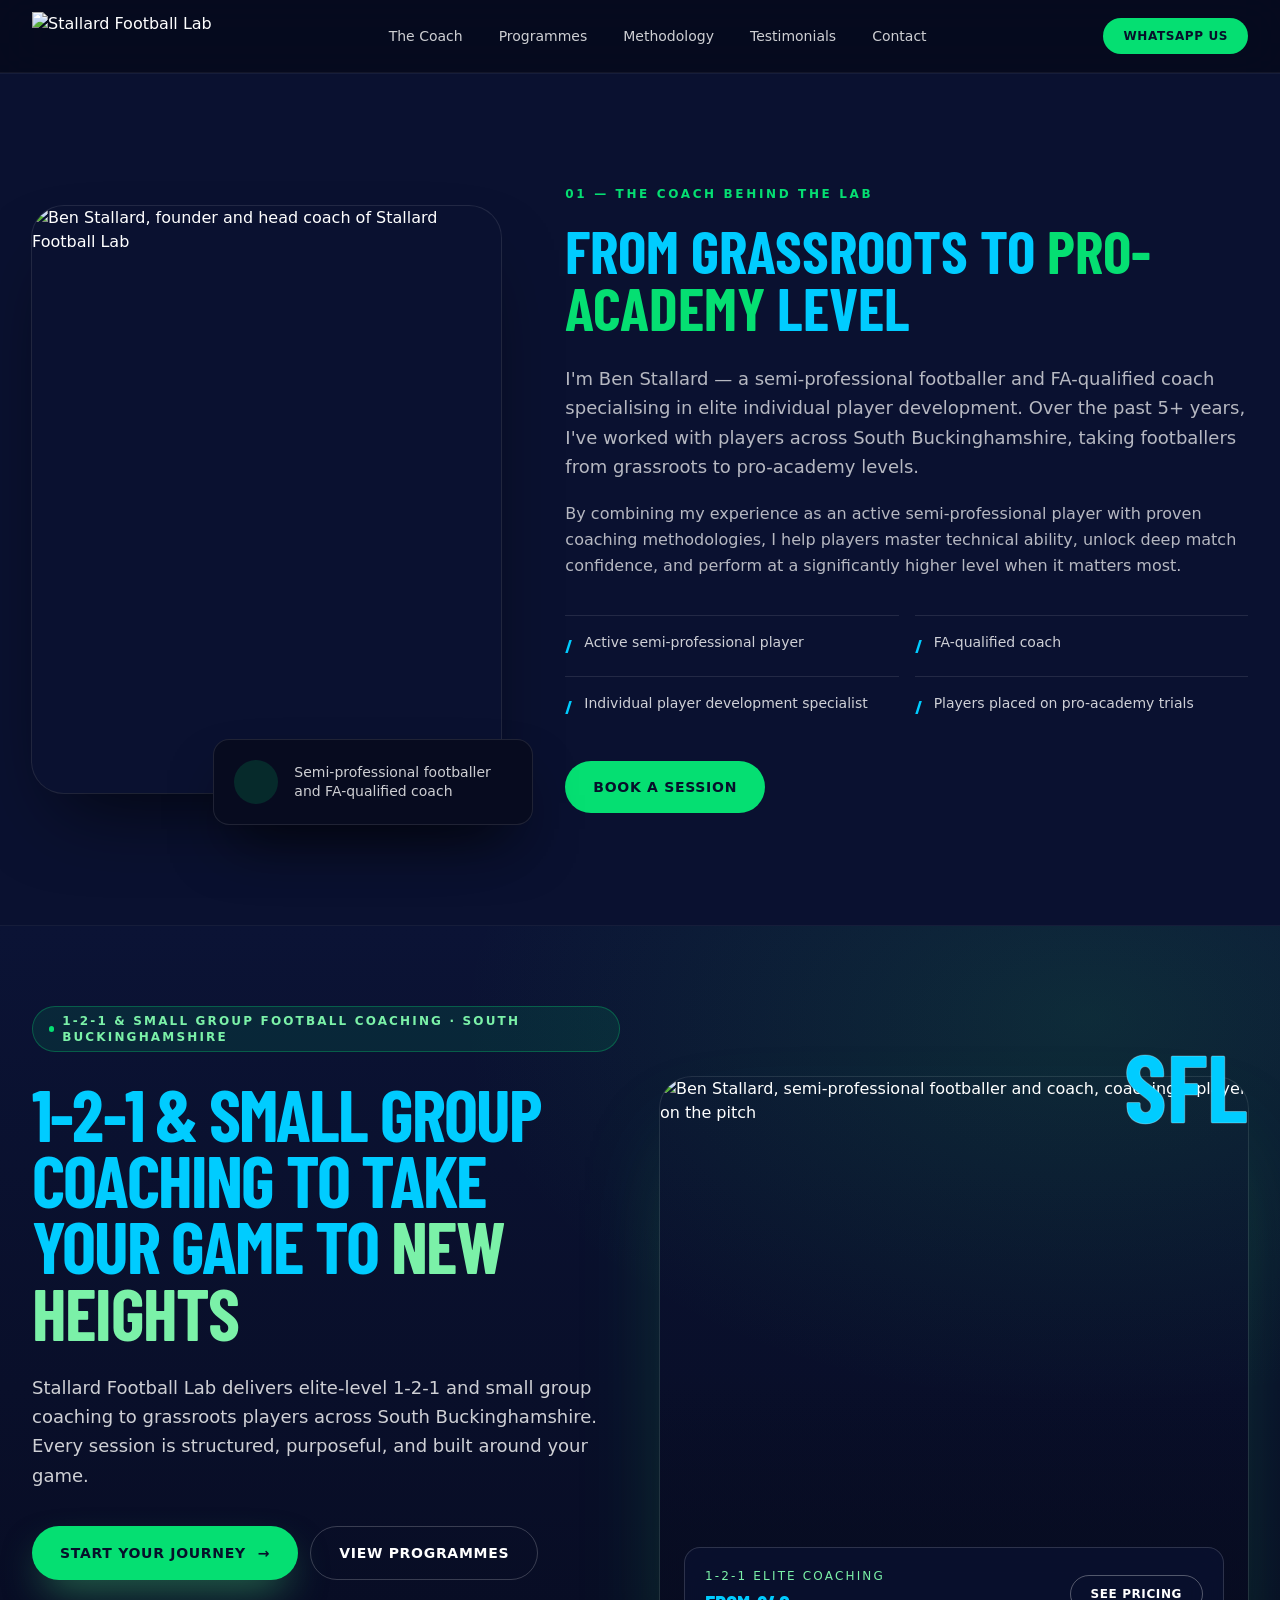
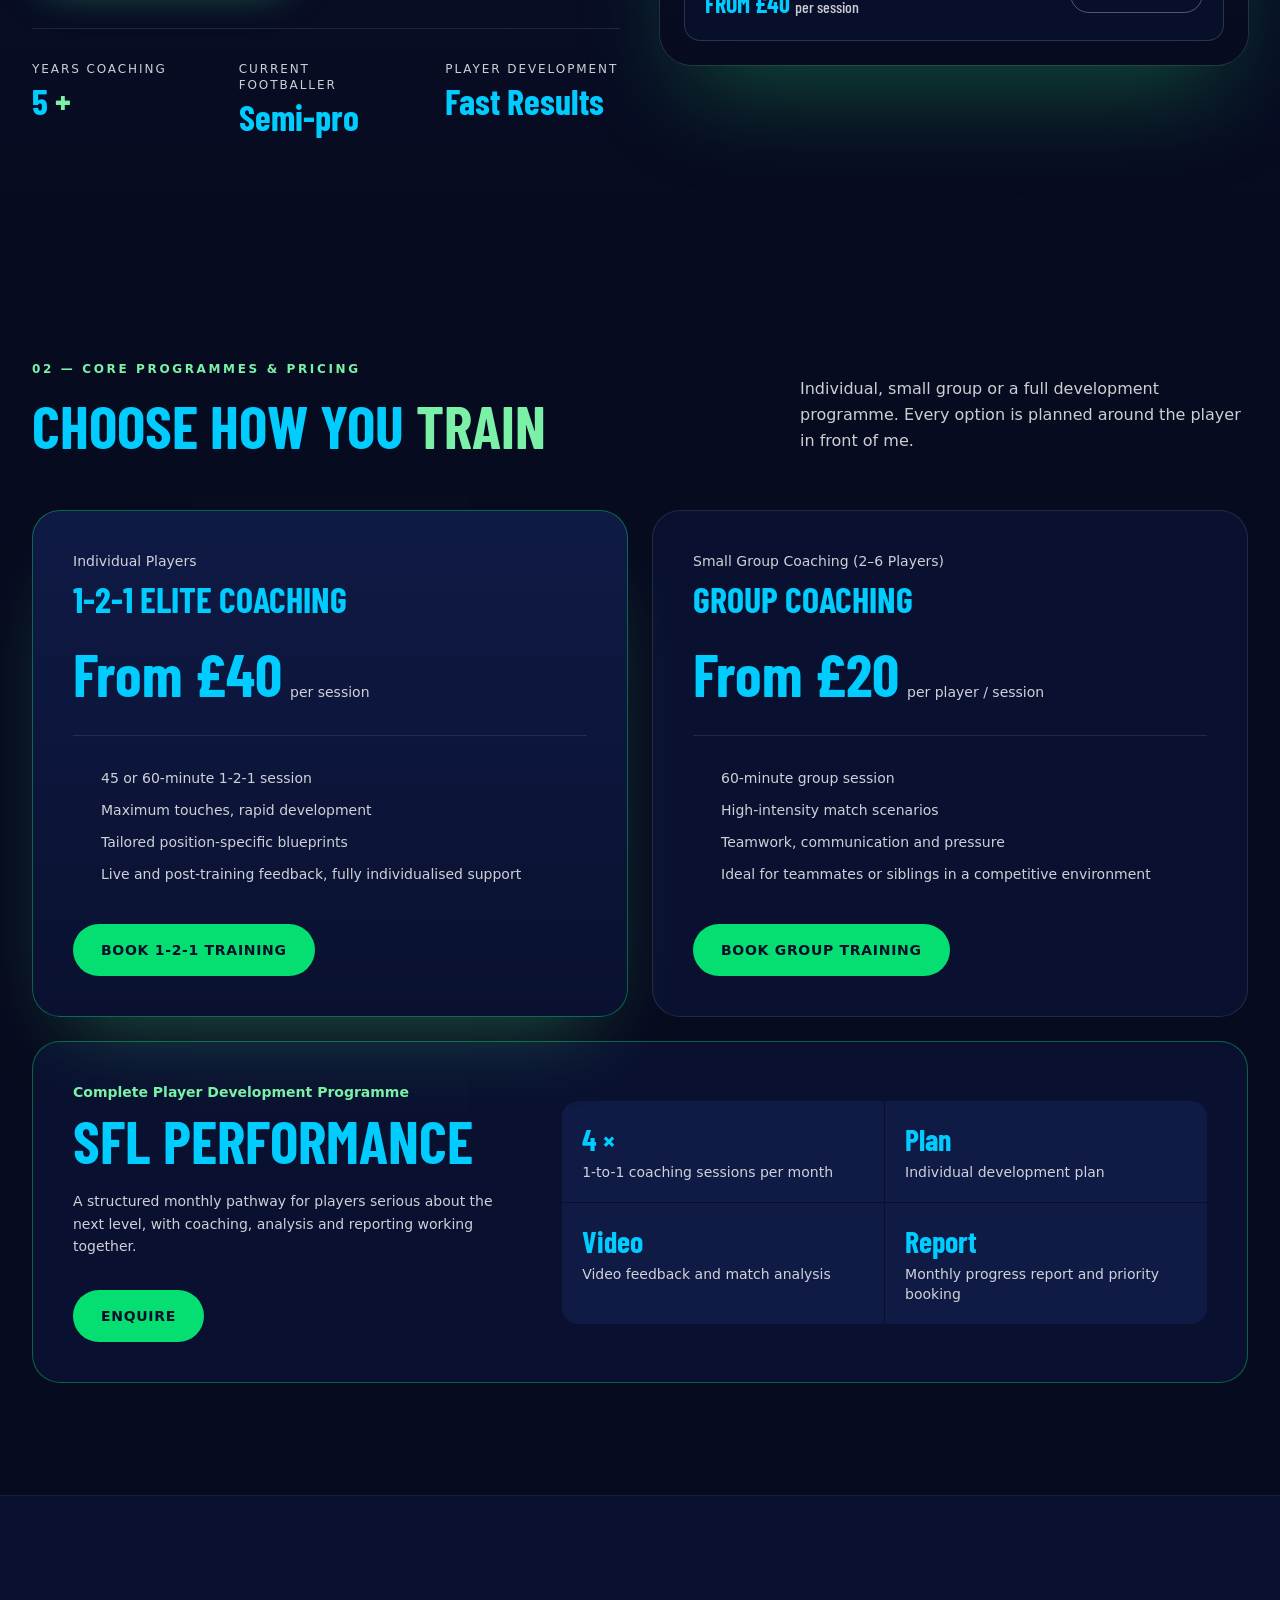
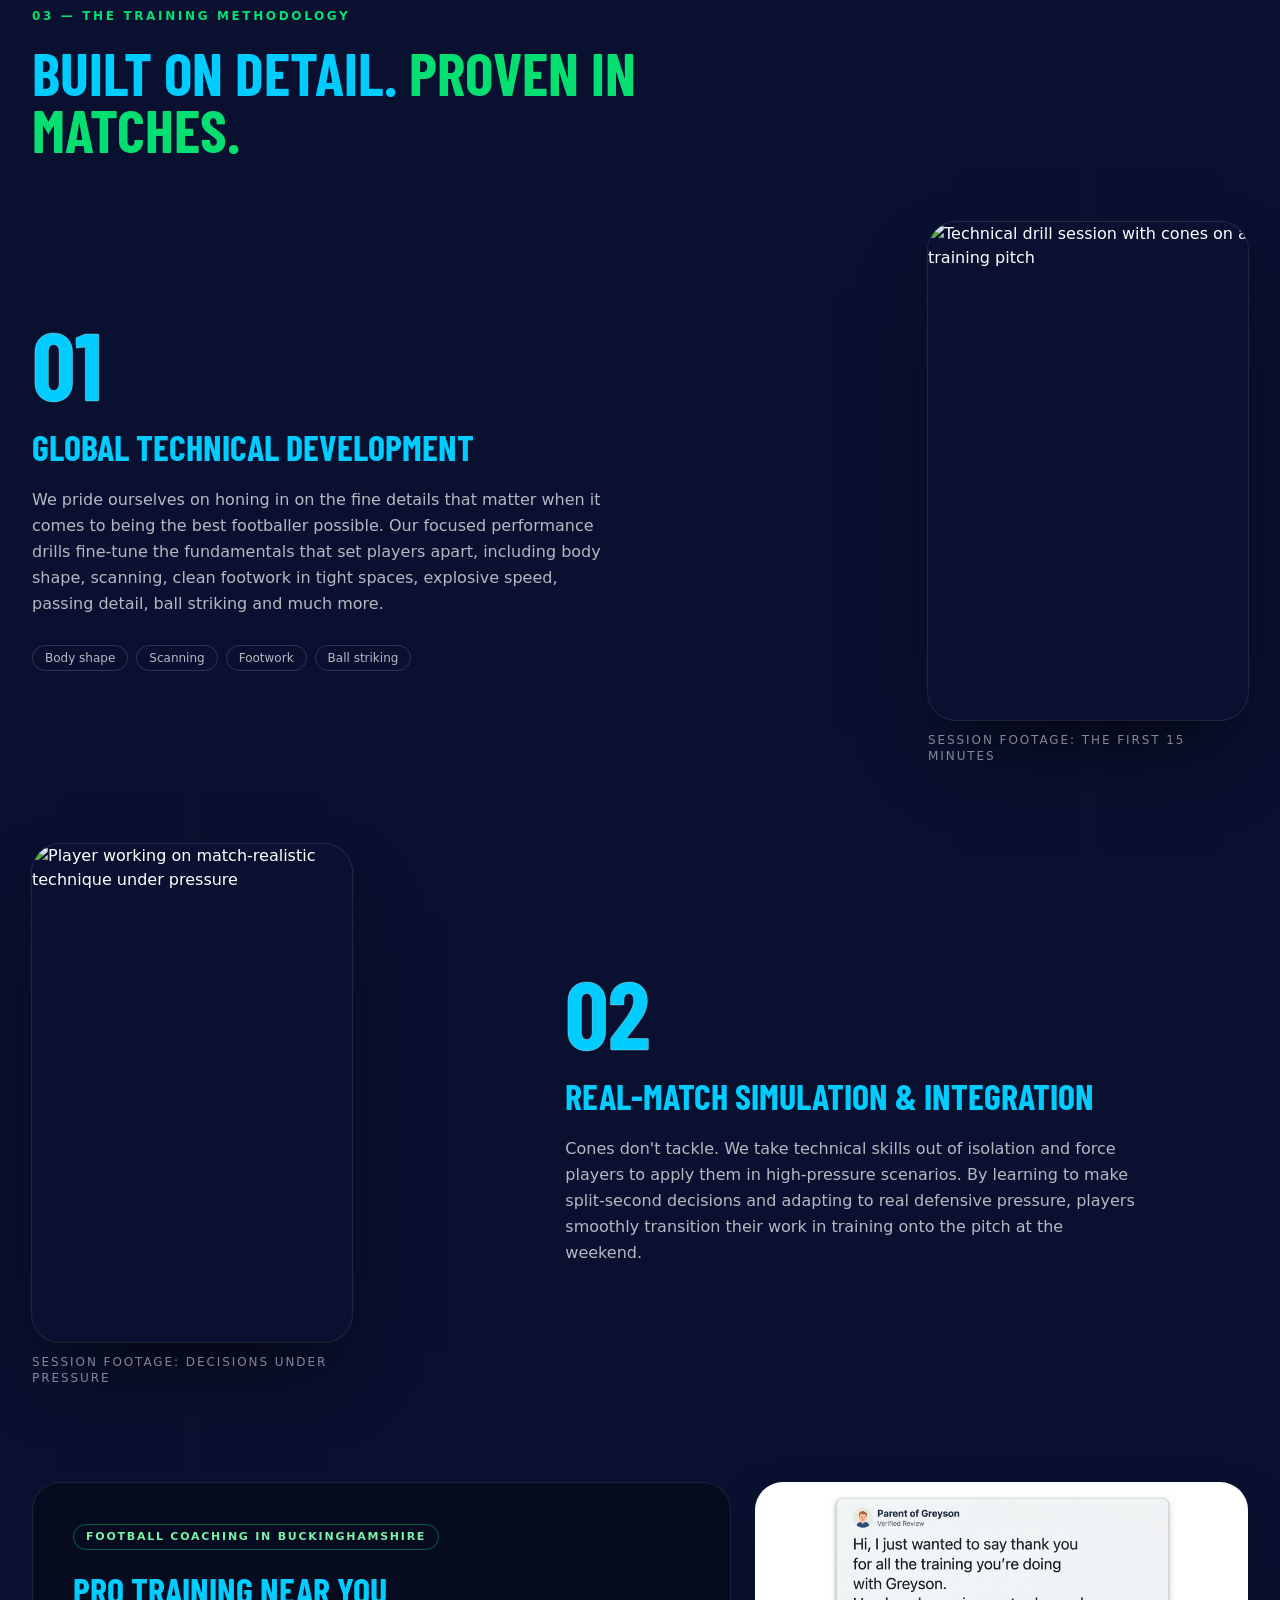
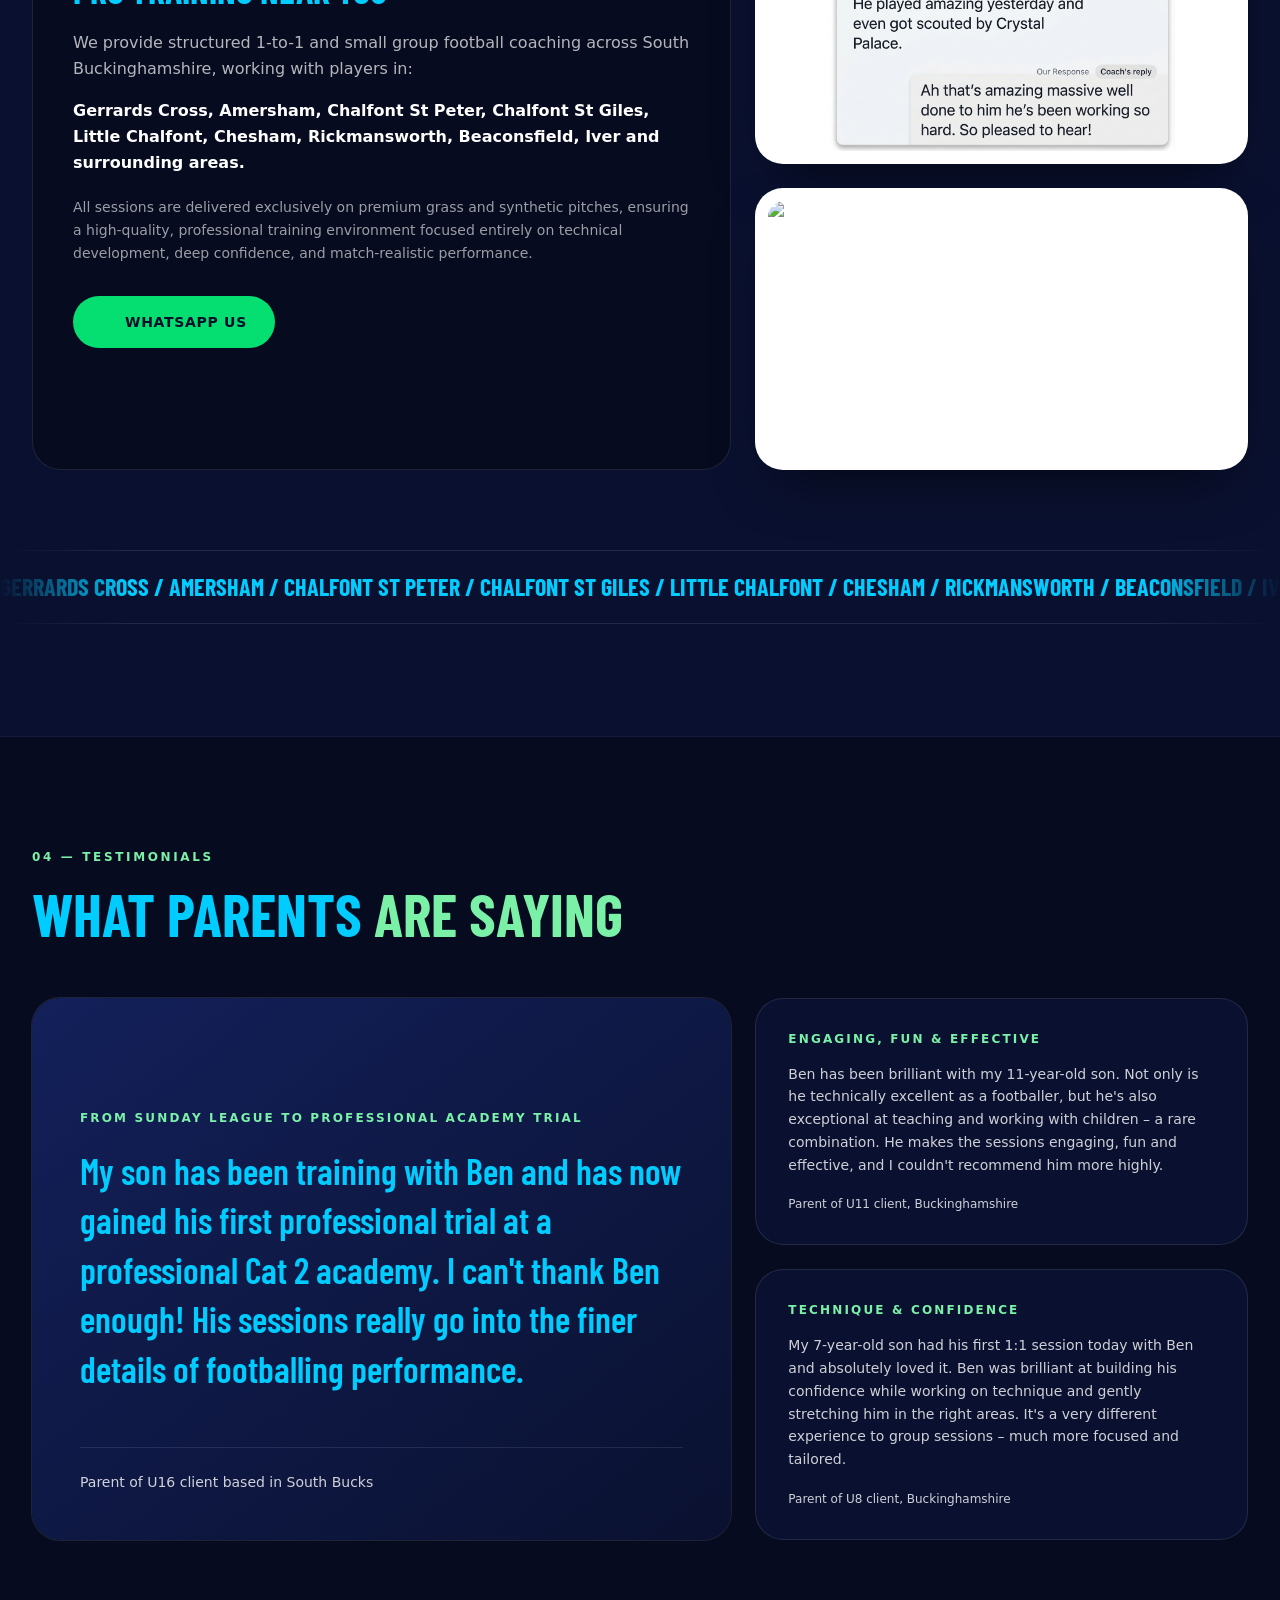
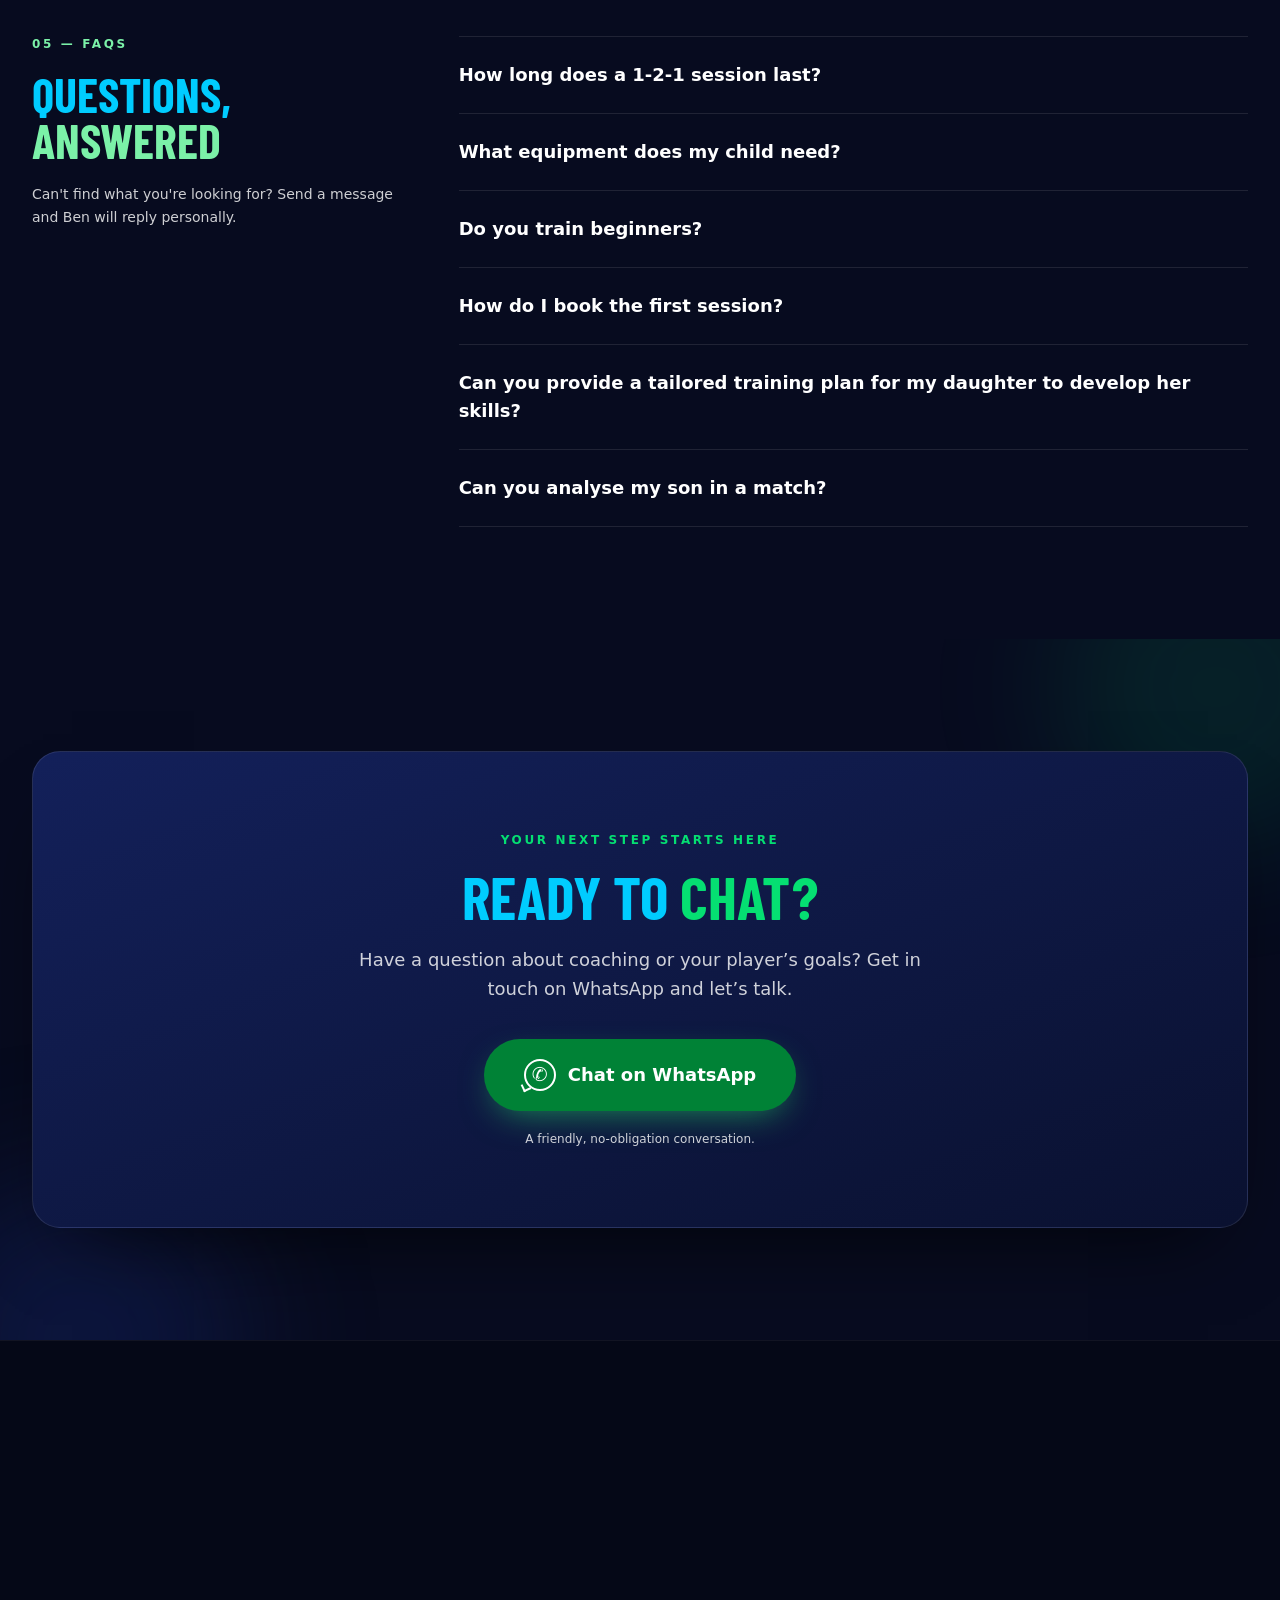
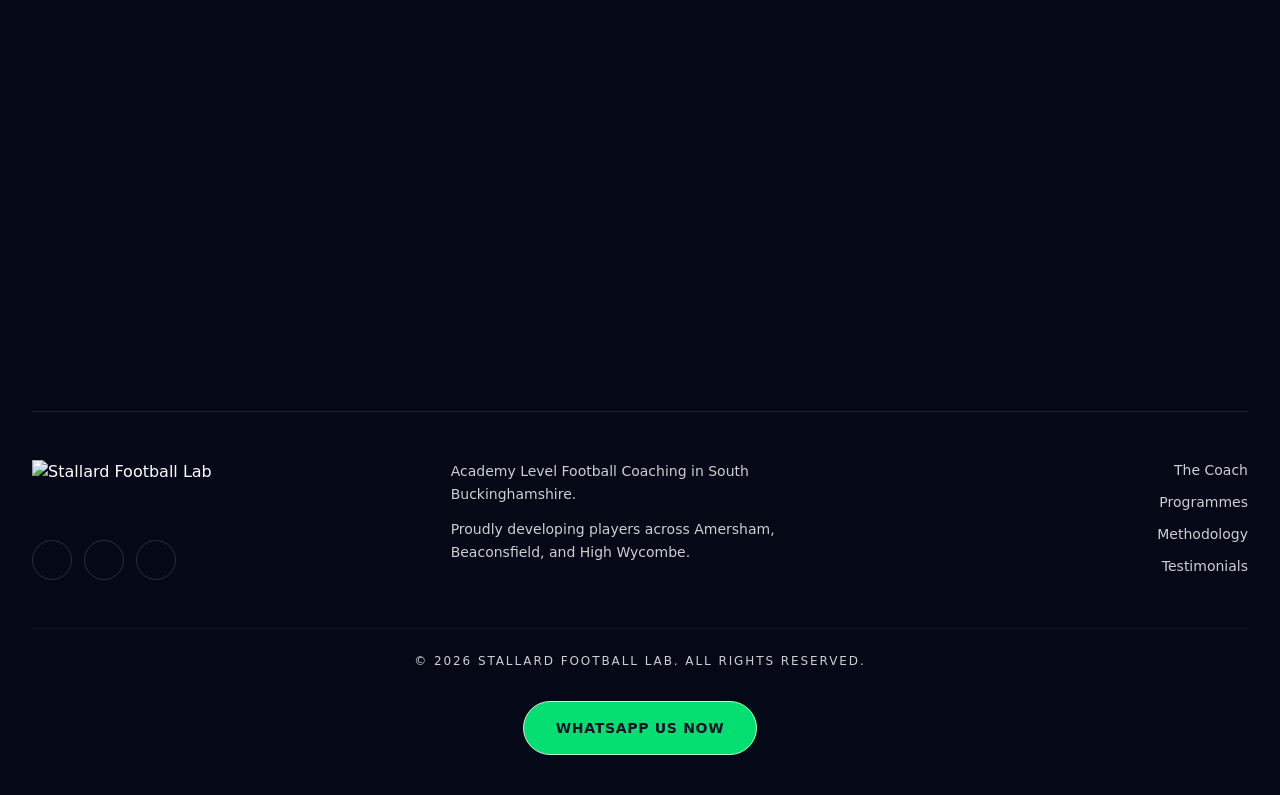
==== commit 63877eab: "Published from Shuffle Editor" ====
--- a/public/index.html
+++ b/public/index.html
@@ -26,9 +26,9 @@
             <a href="#contact" class="text-sm font-medium text-white/80 transition-colors duration-300 hover:text-white">Contact</a>
           </nav>
           <div class="flex items-center gap-3">
-            <a href="https://www.sumupbookings.com/stallard-football-lab" class="inline-flex items-center rounded-full bg-green-400 px-4 py-2.5 text-xs font-bold uppercase tracking-wider text-[#06102a] transition-all duration-300 hover:bg-green-300 active:scale-[0.97] sm:px-5">Book a session</a>
+            <a href="https://wa.me/447545677004" class="inline-flex items-center rounded-full bg-green-400 px-4 py-2.5 text-xs font-bold uppercase tracking-wider text-[#06102a] transition-all duration-300 hover:bg-green-300 active:scale-[0.97] sm:px-5">WhatsApp us</a>
             <button type="button" class="sfl-nav-toggle inline-flex h-10 w-10 items-center justify-center rounded-full border border-white/15 text-white transition-colors hover:bg-white/10 lg:hidden" aria-expanded="false" aria-label="Open menu" data-nav-bound="1">
-              <svg xmlns="http://www.w3.org/2000/svg" id="svg_a8764840743d685eb54b5387799186f6" class="h-5 w-5" fill="none" viewbox="0 0 24 24" stroke="currentColor" stroke-width="1.8"></svg>
+              <svg xmlns="http://www.w3.org/2000/svg" id="svg_f90e1be32d93c0cb75704ccb81010bd7" class="h-5 w-5" fill="none" viewbox="0 0 24 24" stroke="currentColor" stroke-width="1.8"></svg>
             </button>
           </div>
         </div>
@@ -39,57 +39,39 @@
             <a href="#method" class="block w-full border-b border-white/5 py-3 text-base font-medium text-white/80">Methodology</a>
             <a href="#reviews" class="block w-full border-b border-white/5 py-3 text-base font-medium text-white/80">Testimonials</a>
             <a href="#contact" class="block w-full border-b border-white/5 py-3 text-base font-medium text-white/80">Contact</a>
-            <a href="#contact" class="mt-4 block w-full rounded-full bg-green-400 py-3 text-center text-sm font-bold uppercase tracking-wider text-[#06102a]">Book a session</a>
+            <a href="https://wa.me/447545677004" class="mt-4 block w-full rounded-full bg-green-400 py-3 text-center text-sm font-bold uppercase tracking-wider text-[#06102a]">WhatsApp us</a>
           </div>
         </div>
       </header>
                 
-      <section id="coach" class="border-y border-white/5 bg-[#0a1130] py-20 lg:py-28">
-        <div class="mx-auto grid max-w-7xl grid-cols-1 items-center gap-12 px-5 sm:px-8 lg:grid-cols-12 lg:gap-16">
-          <div class="sfl-reveal relative lg:col-span-5">
-            <div class="overflow-hidden rounded-[2rem] ring-1 ring-white/10 shadow-[0_40px_80px_-30px_rgba(0,0,0,0.7)]">
-              <img src="https://static.shuffle.dev/uploads/composer/59/59833d6d-1036-44b4-97cd-e724ae156d66/image05.jpg" alt="Ben Stallard, founder and head coach of Stallard Football Lab" class="aspect-[4/5] w-full object-cover">
-            </div>
-            <div class="mt-4 flex items-center gap-4 rounded-2xl border border-white/10 bg-[#070b1f] p-5 md:absolute md:-right-8 md:-bottom-8 md:mt-0 md:max-w-xs md:shadow-[0_30px_60px_-20px_rgba(0,0,0,0.8)]">
-              <span class="flex h-11 w-11 shrink-0 items-center justify-center rounded-full bg-green-400/15 text-green-400">
-                <svg xmlns="http://www.w3.org/2000/svg" class="h-5 w-5" fill="none" viewbox="0 0 24 24" stroke="currentColor" stroke-width="1.8">
-                  <path stroke-linecap="round" stroke-linejoin="round" d="M12 3l2.6 5.3 5.9.9-4.3 4.1 1 5.8L12 16.4l-5.2 2.7 1-5.8L3.5 9.2l5.9-.9L12 3z"></path>
-                </svg>
-              </span>
-              <p class="text-sm leading-snug text-white/80">Semi-professional footballer and FA-qualified coach</p>
-            </div>
-          </div>
-          <div class="sfl-reveal lg:col-span-7">
-            <p class="text-xs font-semibold uppercase tracking-[0.22em] text-green-400">01 — The Coach Behind the Lab</p>
-            <h2 class="font-heading mt-5 text-4xl font-bold uppercase leading-[0.95] sm:text-5xl lg:text-6xl">
-              <span>From grassroots to </span>
-              <span class="text-green-400">pro-academy</span>
-              <span> level</span>
-            </h2>
-            <p class="mt-7 text-base leading-relaxed text-white/70 sm:text-lg">I'm Ben Stallard — a semi-professional footballer and FA-qualified coach specialising in elite individual player development. Over the past 5+ years, I've worked with players across South Buckinghamshire, taking footballers from grassroots to pro-academy levels.</p>
-            <p class="mt-5 text-base leading-relaxed text-white/70">By combining my experience as an active semi-professional player with proven coaching methodologies, I help players master technical ability, unlock deep match confidence, and perform at a significantly higher level when it matters most.</p>
-            <ul class="mt-9 grid grid-cols-1 gap-4 sm:grid-cols-2">
-              <li class="flex items-start gap-3 border-t border-white/10 pt-4">
-                <span class="font-heading text-lg font-bold text-green-400">/</span>
-                <span class="text-sm text-white/80">Active semi-professional player</span>
-              </li>
-              <li class="flex items-start gap-3 border-t border-white/10 pt-4">
-                <span class="font-heading text-lg font-bold text-green-400">/</span>
-                <span class="text-sm text-white/80">FA-qualified coach</span>
-              </li>
-              <li class="flex items-start gap-3 border-t border-white/10 pt-4">
-                <span class="font-heading text-lg font-bold text-green-400">/</span>
-                <span class="text-sm text-white/80">Individual player development specialist</span>
-              </li>
-              <li class="flex items-start gap-3 border-t border-white/10 pt-4">
-                <span class="font-heading text-lg font-bold text-green-400">/</span>
-                <span class="text-sm text-white/80">Players placed on pro-academy trials</span>
-              </li>
-            </ul>
-            <a href="#contact" class="mt-10 inline-flex items-center justify-center rounded-full bg-green-400 px-7 py-4 text-sm font-bold uppercase tracking-wider text-[#06102a] transition-all duration-300 hover:bg-green-300 active:scale-[0.97]">Book a session</a>
-          </div>
-        </div>
-      </section>
+      <section id="coach" class="border-y border-white/5 bg-[#0a1130] py-20 lg:py-28 bs-section-dragged">
+              <div class="mx-auto grid max-w-7xl grid-cols-1 items-center gap-12 px-5 sm:px-8 lg:grid-cols-12 lg:gap-16">
+                <div class="sfl-reveal relative lg:col-span-5" data-reveal-bound="1" style="transition-delay: 0ms;">
+                  <div class="overflow-hidden rounded-[2rem] ring-1 ring-white/10 shadow-[0_40px_80px_-30px_rgba(0,0,0,0.7)]">
+                    <img src="https://static.shuffle.dev/uploads/composer/59/59833d6d-1036-44b4-97cd-e724ae156d66/image05.jpg" alt="Ben Stallard, founder and head coach of Stallard Football Lab" class="aspect-[4/5] w-full object-cover">
+                  </div>
+                  <div class="mt-4 flex items-center gap-4 rounded-2xl border border-white/10 bg-[#070b1f] p-5 md:absolute md:-right-8 md:-bottom-8 md:mt-0 md:max-w-xs md:shadow-[0_30px_60px_-20px_rgba(0,0,0,0.8)]">
+                    <span class="flex h-11 w-11 shrink-0 items-center justify-center rounded-full bg-green-400/15 text-green-400">
+                      <svg xmlns="http://www.w3.org/2000/svg" id="svg_bf35fbe1bb72224f2b003f18b3341459" class="h-5 w-5" fill="none" viewbox="0 0 24 24" stroke="currentColor" stroke-width="1.8"></svg>
+                    </span>
+                    <p class="text-sm leading-snug text-white/80">Semi-professional footballer and FA-qualified coach</p>
+                  </div>
+                </div>
+                <div class="sfl-reveal lg:col-span-7" data-reveal-bound="1" style="transition-delay: 90ms;">
+                  <p class="text-xs font-semibold uppercase tracking-[0.22em] text-green-400">01 — The Coach Behind the Lab</p>
+                  <h2 class="font-heading mt-5 text-4xl font-bold uppercase leading-[0.95] sm:text-5xl lg:text-6xl"><span>From grassroots to </span><span class="text-green-400">pro-academy</span><span> level</span></h2>
+                  <p class="mt-7 text-base leading-relaxed text-white/70 sm:text-lg">I'm Ben Stallard — a semi-professional footballer and FA-qualified coach specialising in elite individual player development. Over the past 5+ years, I've worked with players across South Buckinghamshire, taking footballers from grassroots to pro-academy levels.</p>
+                  <p class="mt-5 text-base leading-relaxed text-white/70">By combining my experience as an active semi-professional player with proven coaching methodologies, I help players master technical ability, unlock deep match confidence, and perform at a significantly higher level when it matters most.</p>
+                  <ul class="mt-9 grid grid-cols-1 gap-4 sm:grid-cols-2">
+                    <li class="flex items-start gap-3 border-t border-white/10 pt-4"><span class="font-heading text-lg font-bold text-green-400">/</span><span class="text-sm text-white/80">Active semi-professional player</span></li>
+                    <li class="flex items-start gap-3 border-t border-white/10 pt-4"><span class="font-heading text-lg font-bold text-green-400">/</span><span class="text-sm text-white/80">FA-qualified coach</span></li>
+                    <li class="flex items-start gap-3 border-t border-white/10 pt-4"><span class="font-heading text-lg font-bold text-green-400">/</span><span class="text-sm text-white/80">Individual player development specialist</span></li>
+                    <li class="flex items-start gap-3 border-t border-white/10 pt-4"><span class="font-heading text-lg font-bold text-green-400">/</span><span class="text-sm text-white/80">Players placed on pro-academy trials</span></li>
+                  </ul>
+                  <a href="#contact" class="mt-10 inline-flex items-center justify-center rounded-full bg-green-400 px-7 py-4 text-sm font-bold uppercase tracking-wider text-[#06102a] transition-all duration-300 hover:bg-green-300 active:scale-[0.97]">Book a session</a>
+                </div>
+              </div>
+            </section>
                 
       <section class="sfl-hero-bg relative overflow-hidden pt-12 pb-20 sm:pt-16 lg:pt-20 lg:pb-28">
         <div class="mx-auto grid max-w-7xl grid-cols-1 items-center gap-12 px-5 sm:px-8 lg:grid-cols-12 lg:gap-10">
@@ -104,7 +86,7 @@
             </h1>
             <p class="mt-7 max-w-xl text-base leading-relaxed text-white/80 sm:text-lg">Stallard Football Lab delivers elite-level 1-2-1 and small group coaching to grassroots players across South Buckinghamshire. Every session is structured, purposeful, and built around your game.</p>
             <div class="mt-9 flex flex-col gap-3 sm:flex-row sm:flex-wrap">
-              <a href="https://www.sumupbookings.com/stallard-football-lab" class="group inline-flex items-center justify-center gap-3 rounded-full bg-green-400 px-7 py-4 text-sm font-bold uppercase tracking-wider text-[#06102a] shadow-[0_18px_40px_-12px_rgba(74,222,128,0.55)] transition-all duration-300 hover:bg-green-300 active:scale-[0.97]">
+              <a href="#programmes" class="group inline-flex items-center justify-center gap-3 rounded-full bg-green-400 px-7 py-4 text-sm font-bold uppercase tracking-wider text-[#06102a] shadow-[0_18px_40px_-12px_rgba(74,222,128,0.55)] transition-all duration-300 hover:bg-green-300 active:scale-[0.97]">
                 <span>Start your journey</span>
                 <span aria-hidden="true" class="transition-transform duration-300 group-hover:translate-x-1">→</span>
               </a>
@@ -170,23 +152,23 @@
               </p>
               <ul class="mt-8 flex flex-col gap-3 border-t border-white/10 pt-8 text-sm text-white/80">
                 <li class="flex items-start gap-3">
-                  <svg xmlns="http://www.w3.org/2000/svg" id="svg_3d878080a3c2b918f77c89f36e904f80" class="mt-0.5 h-4 w-4 shrink-0 text-green-300" fill="none" viewbox="0 0 24 24" stroke="currentColor" stroke-width="2.4"></svg>
+                  <svg xmlns="http://www.w3.org/2000/svg" id="svg_f92fc9265d0d74dfb66c56b5eda947c1" class="mt-0.5 h-4 w-4 shrink-0 text-green-300" fill="none" viewbox="0 0 24 24" stroke="currentColor" stroke-width="2.4"></svg>
                   <span>45 or 60-minute 1-2-1 session</span>
                 </li>
                 <li class="flex items-start gap-3">
-                  <svg xmlns="http://www.w3.org/2000/svg" id="svg_3d878080a3c2b918f77c89f36e904f80" class="mt-0.5 h-4 w-4 shrink-0 text-green-300" fill="none" viewbox="0 0 24 24" stroke="currentColor" stroke-width="2.4"></svg>
+                  <svg xmlns="http://www.w3.org/2000/svg" id="svg_f92fc9265d0d74dfb66c56b5eda947c1" class="mt-0.5 h-4 w-4 shrink-0 text-green-300" fill="none" viewbox="0 0 24 24" stroke="currentColor" stroke-width="2.4"></svg>
                   <span>Maximum touches, rapid development</span>
                 </li>
                 <li class="flex items-start gap-3">
-                  <svg xmlns="http://www.w3.org/2000/svg" id="svg_3d878080a3c2b918f77c89f36e904f80" class="mt-0.5 h-4 w-4 shrink-0 text-green-300" fill="none" viewbox="0 0 24 24" stroke="currentColor" stroke-width="2.4"></svg>
+                  <svg xmlns="http://www.w3.org/2000/svg" id="svg_f92fc9265d0d74dfb66c56b5eda947c1" class="mt-0.5 h-4 w-4 shrink-0 text-green-300" fill="none" viewbox="0 0 24 24" stroke="currentColor" stroke-width="2.4"></svg>
                   <span>Tailored position-specific blueprints</span>
                 </li>
                 <li class="flex items-start gap-3">
-                  <svg xmlns="http://www.w3.org/2000/svg" id="svg_3d878080a3c2b918f77c89f36e904f80" class="mt-0.5 h-4 w-4 shrink-0 text-green-300" fill="none" viewbox="0 0 24 24" stroke="currentColor" stroke-width="2.4"></svg>
+                  <svg xmlns="http://www.w3.org/2000/svg" id="svg_f92fc9265d0d74dfb66c56b5eda947c1" class="mt-0.5 h-4 w-4 shrink-0 text-green-300" fill="none" viewbox="0 0 24 24" stroke="currentColor" stroke-width="2.4"></svg>
                   <span>Live and post-training feedback, fully individualised support</span>
                 </li>
               </ul>
-              <a href="#contact" class="mt-10 inline-flex items-center justify-center rounded-full bg-green-400 px-7 py-4 text-sm font-bold uppercase tracking-wider text-[#06102a] transition-all duration-300 hover:bg-green-300 active:scale-[0.97] sm:self-start">Book 1-2-1 training</a>
+              <a href="https://www.sumupbookings.com/stallard-football-lab" class="mt-10 inline-flex items-center justify-center rounded-full bg-green-400 px-7 py-4 text-sm font-bold uppercase tracking-wider text-[#06102a] transition-all duration-300 hover:bg-green-300 active:scale-[0.97] sm:self-start">Book 1-2-1 training</a>
             </article>
             <article class="sfl-reveal flex flex-col rounded-[1.75rem] border border-white/10 bg-[#0a1130] p-8 sm:p-10" data-reveal-bound="1" style="transition-delay: 90ms;">
               <p class="text-sm text-white/80">Small Group Coaching (2–6 Players)</p>
@@ -197,23 +179,23 @@
               </p>
               <ul class="mt-8 flex flex-col gap-3 border-t border-white/10 pt-8 text-sm text-white/80">
                 <li class="flex items-start gap-3">
-                  <svg xmlns="http://www.w3.org/2000/svg" id="svg_3d878080a3c2b918f77c89f36e904f80" class="mt-0.5 h-4 w-4 shrink-0 text-green-300" fill="none" viewbox="0 0 24 24" stroke="currentColor" stroke-width="2.4"></svg>
+                  <svg xmlns="http://www.w3.org/2000/svg" id="svg_f92fc9265d0d74dfb66c56b5eda947c1" class="mt-0.5 h-4 w-4 shrink-0 text-green-300" fill="none" viewbox="0 0 24 24" stroke="currentColor" stroke-width="2.4"></svg>
                   <span>60-minute group session</span>
                 </li>
                 <li class="flex items-start gap-3">
-                  <svg xmlns="http://www.w3.org/2000/svg" id="svg_3d878080a3c2b918f77c89f36e904f80" class="mt-0.5 h-4 w-4 shrink-0 text-green-300" fill="none" viewbox="0 0 24 24" stroke="currentColor" stroke-width="2.4"></svg>
+                  <svg xmlns="http://www.w3.org/2000/svg" id="svg_f92fc9265d0d74dfb66c56b5eda947c1" class="mt-0.5 h-4 w-4 shrink-0 text-green-300" fill="none" viewbox="0 0 24 24" stroke="currentColor" stroke-width="2.4"></svg>
                   <span>High-intensity match scenarios</span>
                 </li>
                 <li class="flex items-start gap-3">
-                  <svg xmlns="http://www.w3.org/2000/svg" id="svg_3d878080a3c2b918f77c89f36e904f80" class="mt-0.5 h-4 w-4 shrink-0 text-green-300" fill="none" viewbox="0 0 24 24" stroke="currentColor" stroke-width="2.4"></svg>
+                  <svg xmlns="http://www.w3.org/2000/svg" id="svg_f92fc9265d0d74dfb66c56b5eda947c1" class="mt-0.5 h-4 w-4 shrink-0 text-green-300" fill="none" viewbox="0 0 24 24" stroke="currentColor" stroke-width="2.4"></svg>
                   <span>Teamwork, communication and pressure</span>
                 </li>
                 <li class="flex items-start gap-3">
-                  <svg xmlns="http://www.w3.org/2000/svg" id="svg_3d878080a3c2b918f77c89f36e904f80" class="mt-0.5 h-4 w-4 shrink-0 text-green-300" fill="none" viewbox="0 0 24 24" stroke="currentColor" stroke-width="2.4"></svg>
+                  <svg xmlns="http://www.w3.org/2000/svg" id="svg_f92fc9265d0d74dfb66c56b5eda947c1" class="mt-0.5 h-4 w-4 shrink-0 text-green-300" fill="none" viewbox="0 0 24 24" stroke="currentColor" stroke-width="2.4"></svg>
                   <span>Ideal for teammates or siblings in a competitive environment</span>
                 </li>
               </ul>
-              <a href="#contact" class="mt-10 inline-flex items-center justify-center rounded-full bg-green-400 px-7 py-4 text-sm font-bold uppercase tracking-wider text-[#06102a] transition-all duration-300 hover:bg-green-300 active:scale-[0.97] sm:self-start">Book group training</a>
+              <a href="https://www.sumupbookings.com/stallard-football-lab" class="mt-10 inline-flex items-center justify-center rounded-full bg-green-400 px-7 py-4 text-sm font-bold uppercase tracking-wider text-[#06102a] transition-all duration-300 hover:bg-green-300 active:scale-[0.97] sm:self-start">Book group training</a>
             </article>
             <article class="sfl-reveal grid grid-cols-1 gap-10 overflow-hidden rounded-[1.75rem] border border-green-400/40 bg-[#0a1130] p-8 text-white sm:p-10 lg:col-span-2 lg:grid-cols-12 lg:items-center" data-reveal-bound="1" style="transition-delay: 180ms;">
               <div class="lg:col-span-5">
@@ -456,7 +438,7 @@
               </div>
             </footer>
     </div>
-    <script type="text/javascript" src="js/global-169787.js?v=1795641057"></script>
+    <script type="text/javascript" src="js/global-169787.js?v=1795641453"></script>
 </body>
 </html>
 
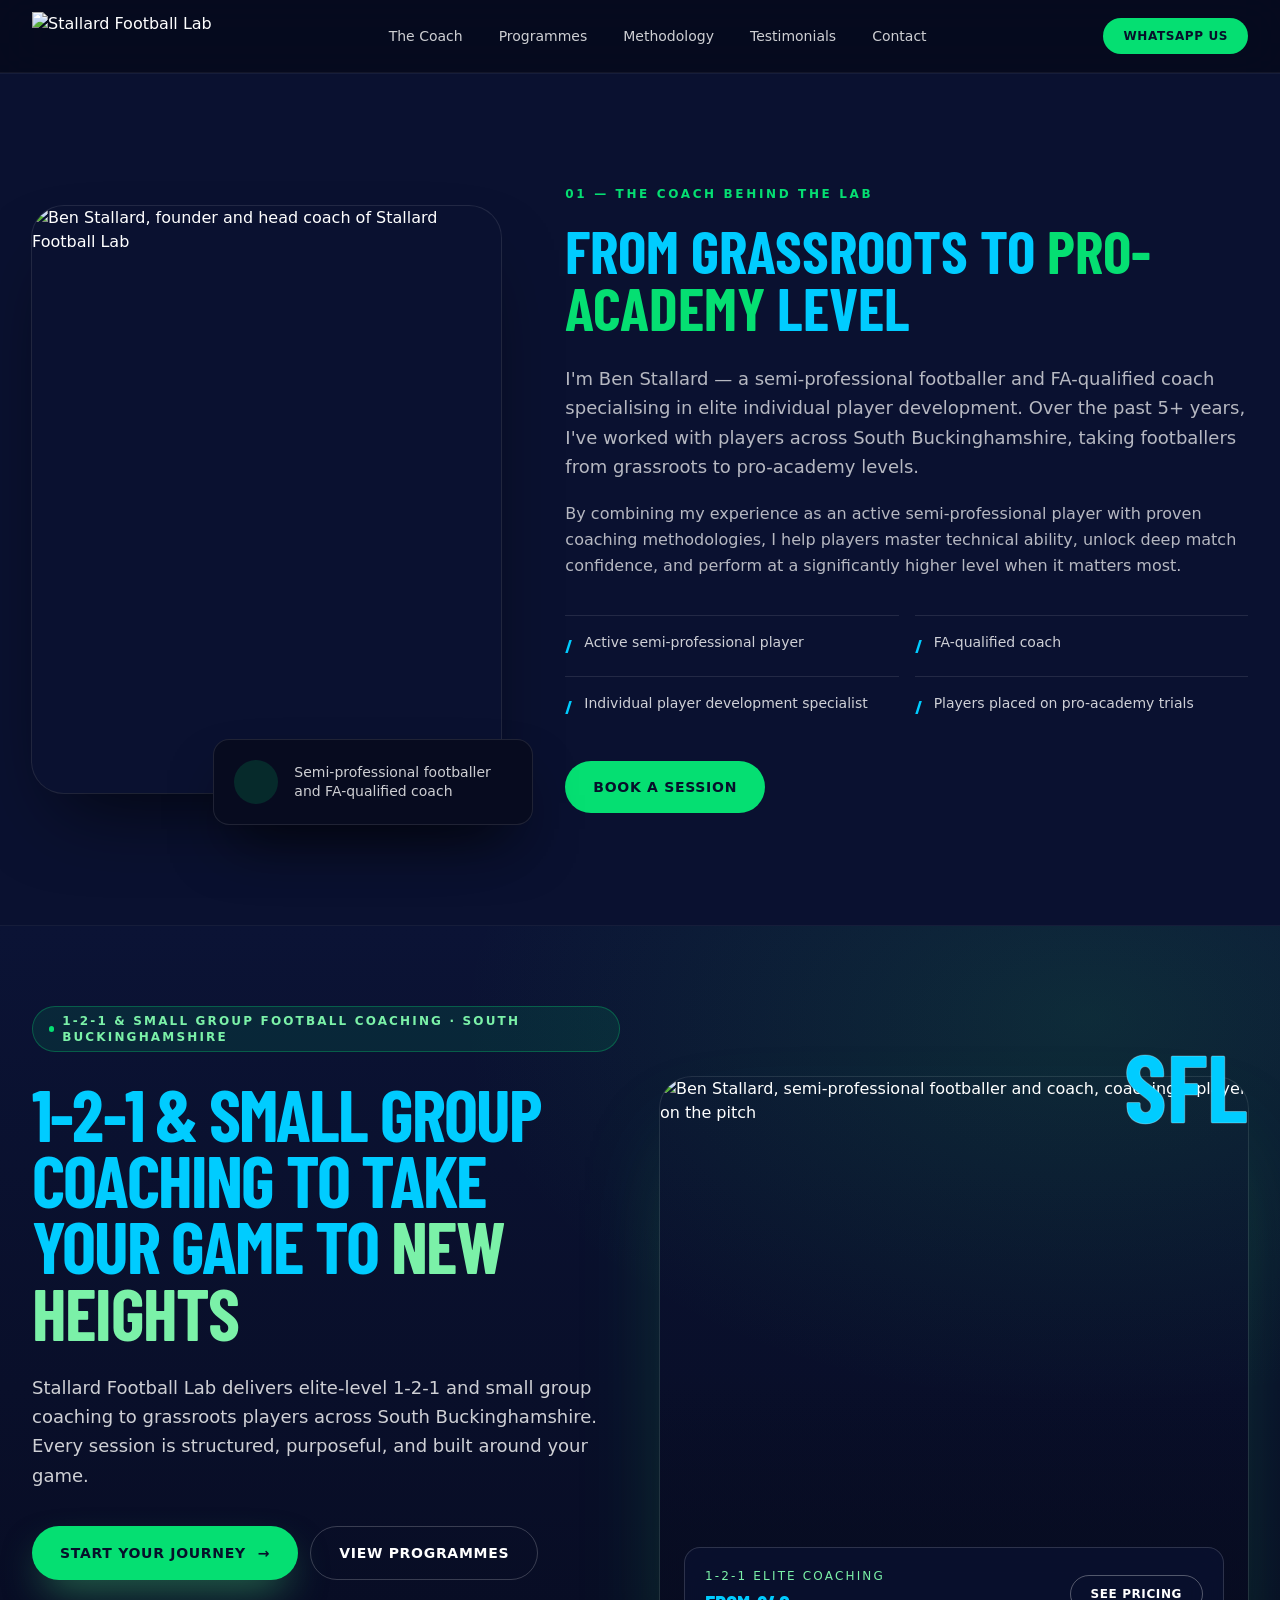
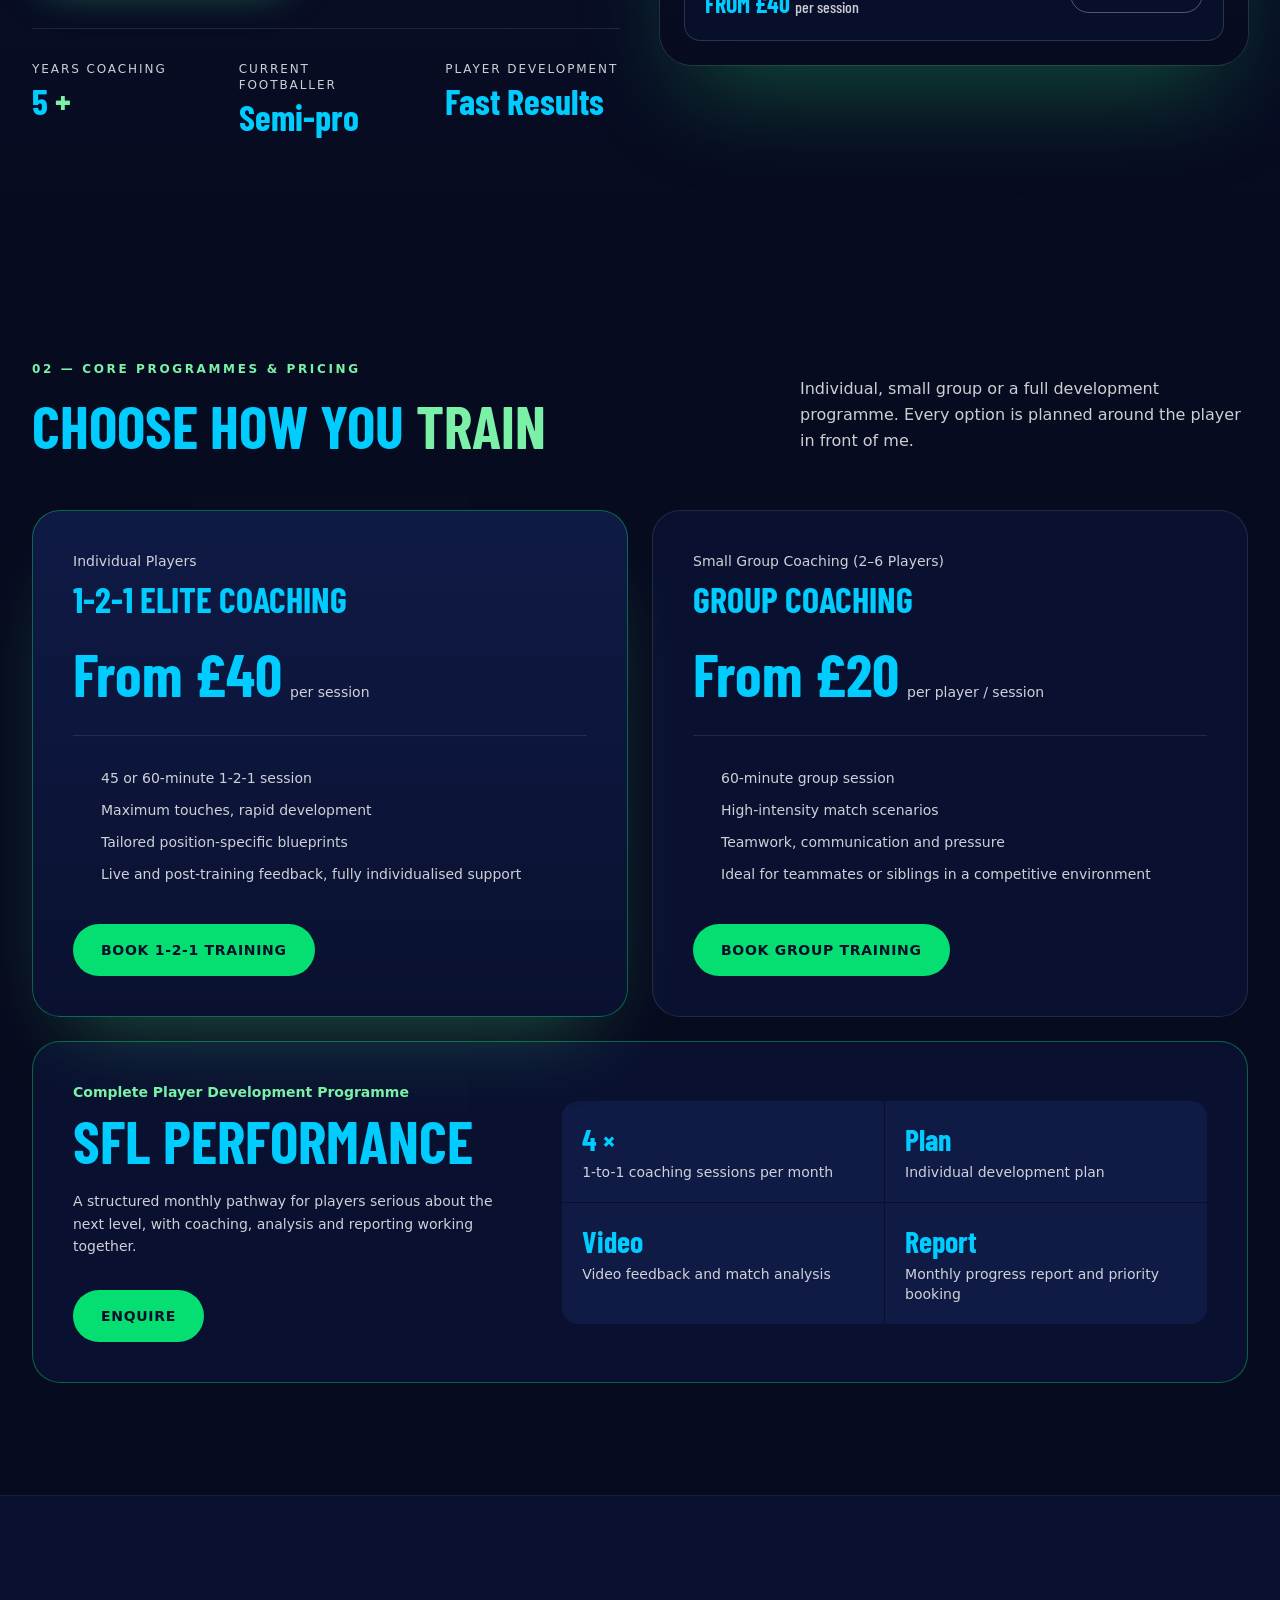
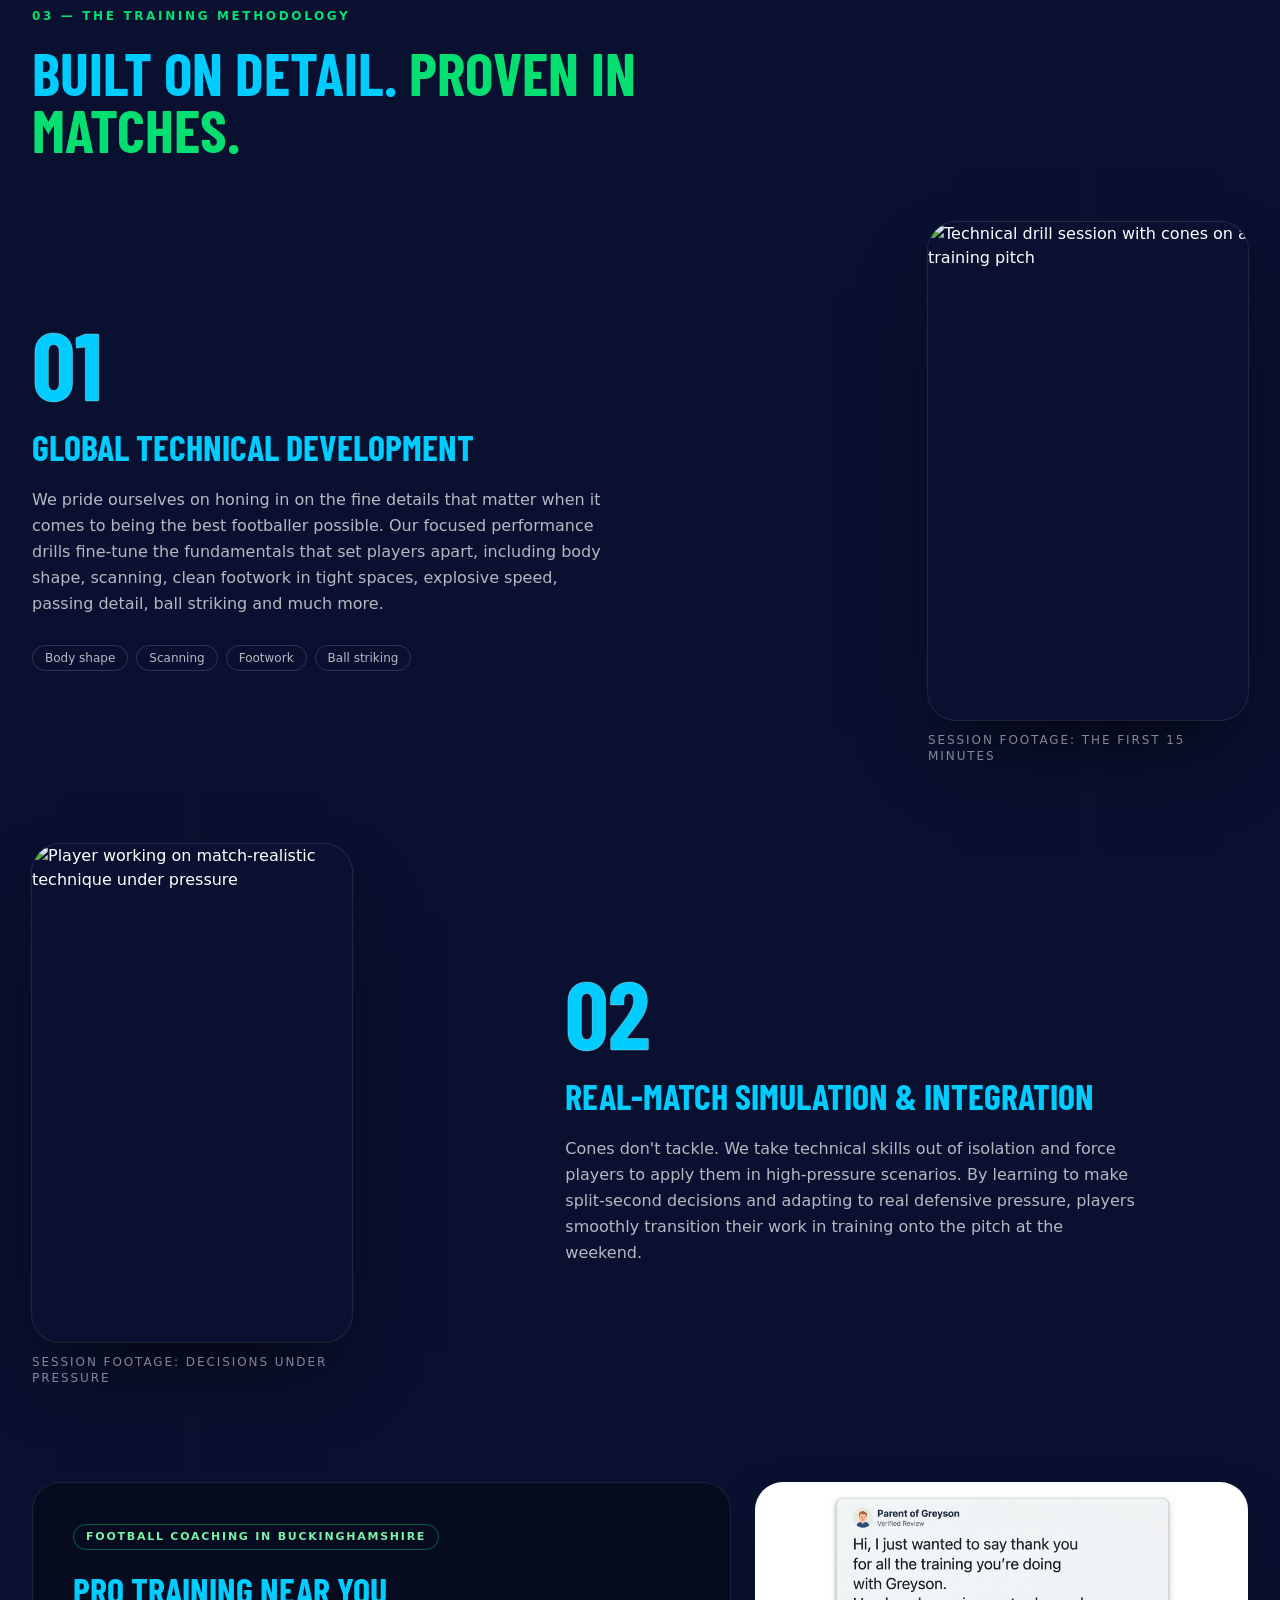
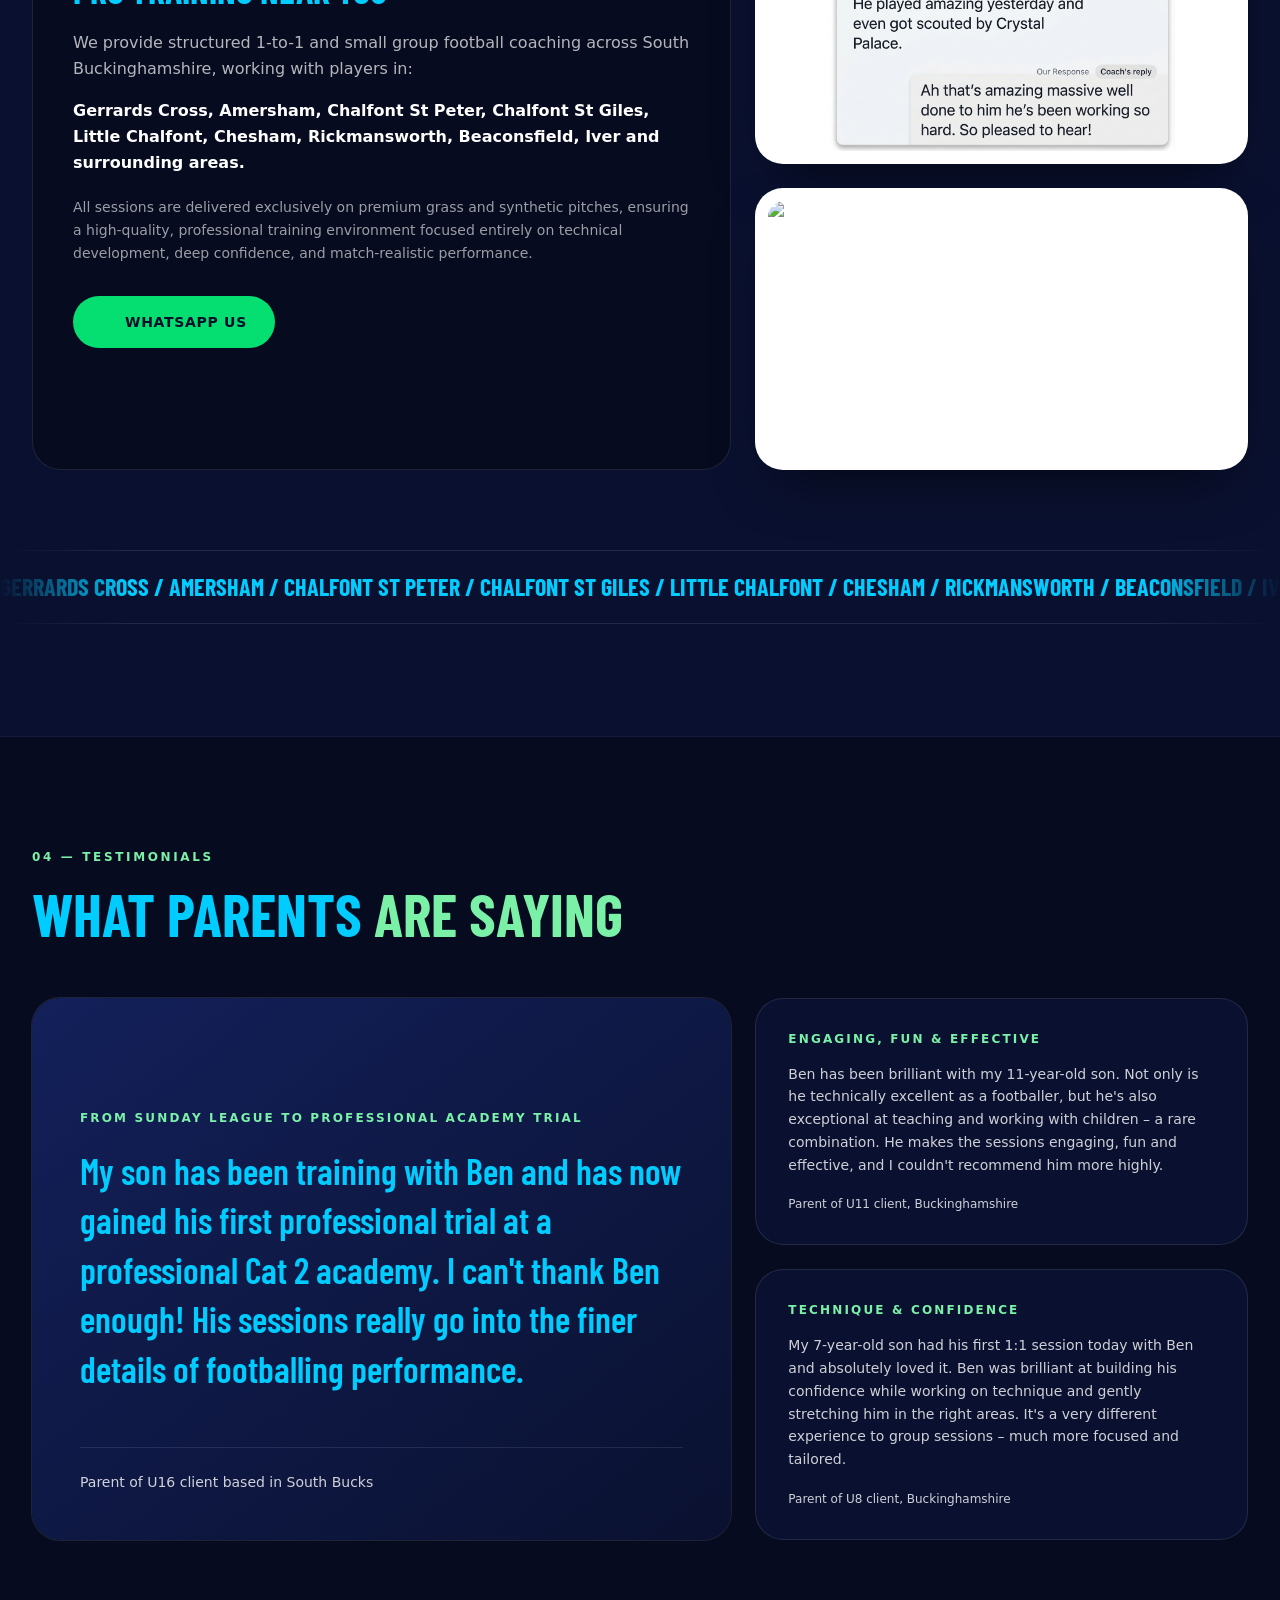
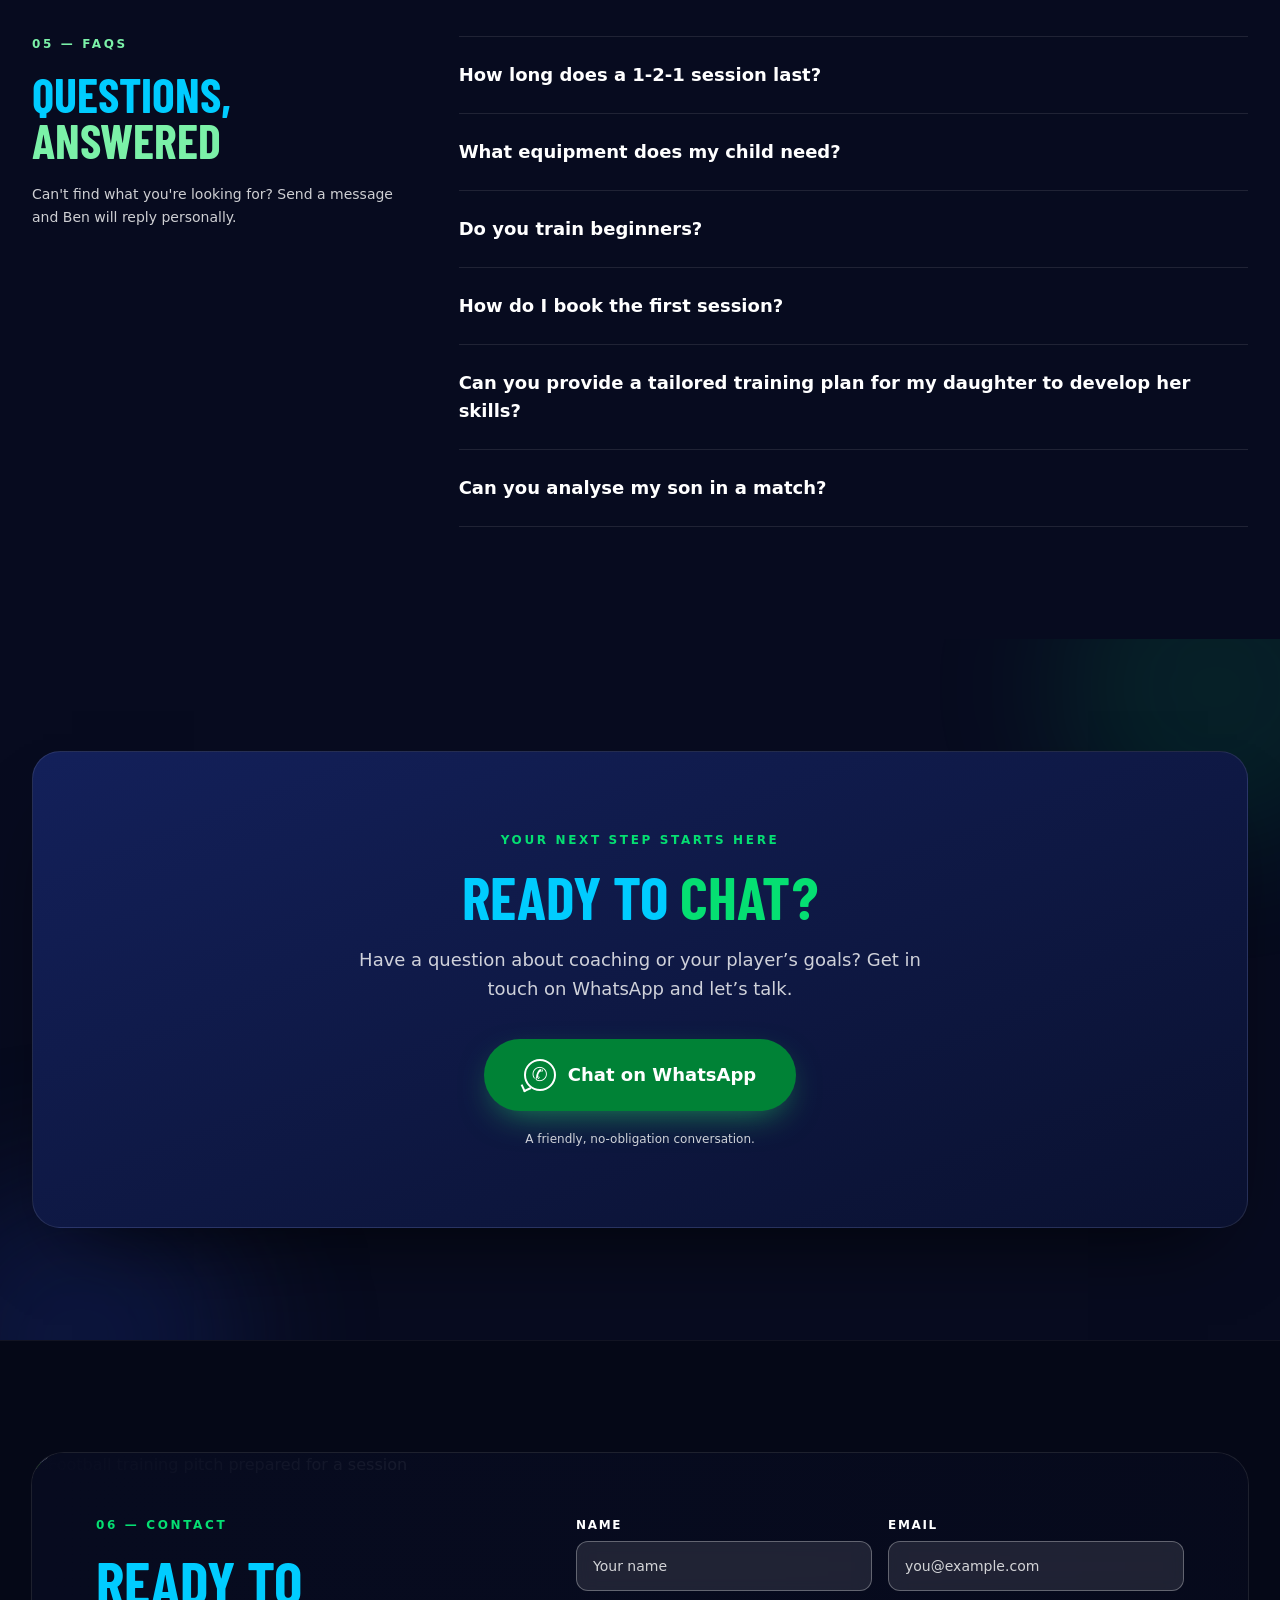
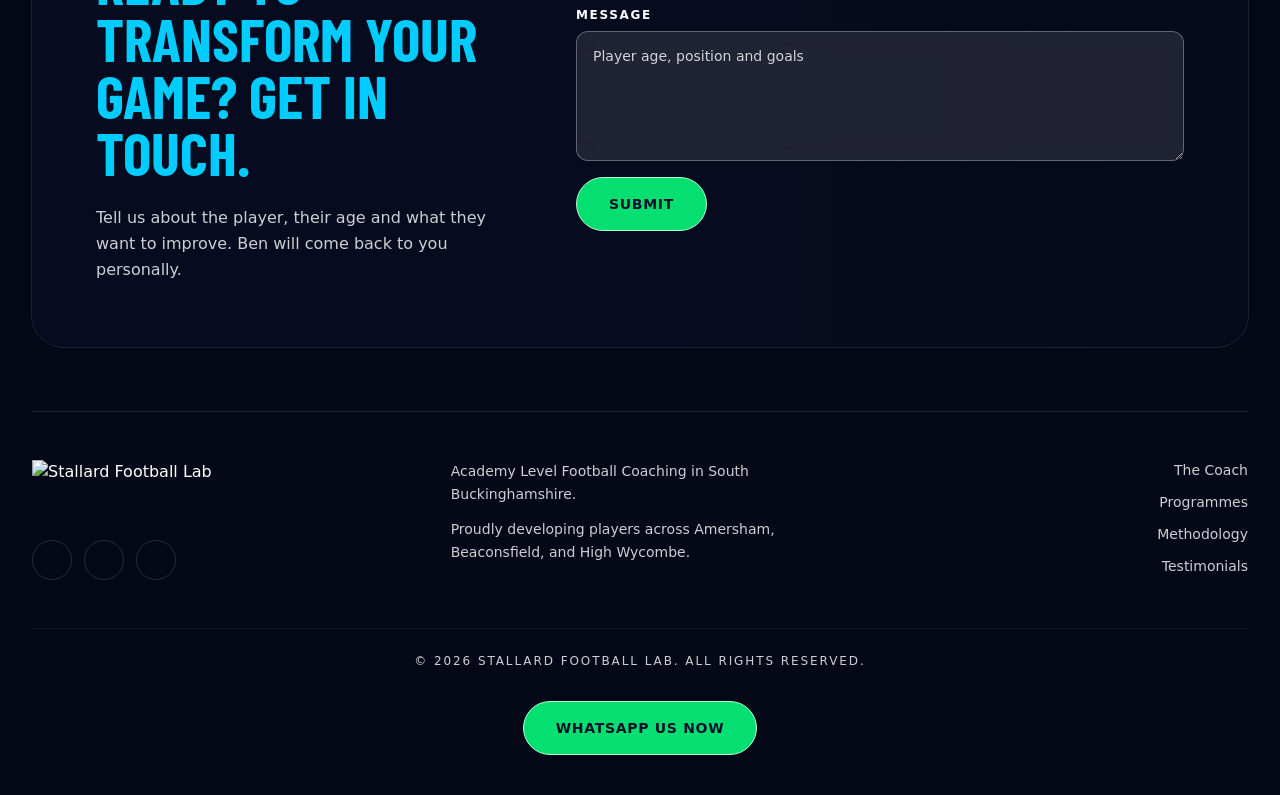
==== commit 65108425: "Published from Shuffle Editor" ====
--- a/public/index.html
+++ b/public/index.html
@@ -45,33 +45,33 @@
       </header>
                 
       <section id="coach" class="border-y border-white/5 bg-[#0a1130] py-20 lg:py-28 bs-section-dragged">
-              <div class="mx-auto grid max-w-7xl grid-cols-1 items-center gap-12 px-5 sm:px-8 lg:grid-cols-12 lg:gap-16">
-                <div class="sfl-reveal relative lg:col-span-5" data-reveal-bound="1" style="transition-delay: 0ms;">
-                  <div class="overflow-hidden rounded-[2rem] ring-1 ring-white/10 shadow-[0_40px_80px_-30px_rgba(0,0,0,0.7)]">
-                    <img src="https://static.shuffle.dev/uploads/composer/59/59833d6d-1036-44b4-97cd-e724ae156d66/image05.jpg" alt="Ben Stallard, founder and head coach of Stallard Football Lab" class="aspect-[4/5] w-full object-cover">
-                  </div>
-                  <div class="mt-4 flex items-center gap-4 rounded-2xl border border-white/10 bg-[#070b1f] p-5 md:absolute md:-right-8 md:-bottom-8 md:mt-0 md:max-w-xs md:shadow-[0_30px_60px_-20px_rgba(0,0,0,0.8)]">
-                    <span class="flex h-11 w-11 shrink-0 items-center justify-center rounded-full bg-green-400/15 text-green-400">
-                      <svg xmlns="http://www.w3.org/2000/svg" id="svg_bf35fbe1bb72224f2b003f18b3341459" class="h-5 w-5" fill="none" viewbox="0 0 24 24" stroke="currentColor" stroke-width="1.8"></svg>
-                    </span>
-                    <p class="text-sm leading-snug text-white/80">Semi-professional footballer and FA-qualified coach</p>
-                  </div>
-                </div>
-                <div class="sfl-reveal lg:col-span-7" data-reveal-bound="1" style="transition-delay: 90ms;">
-                  <p class="text-xs font-semibold uppercase tracking-[0.22em] text-green-400">01 — The Coach Behind the Lab</p>
-                  <h2 class="font-heading mt-5 text-4xl font-bold uppercase leading-[0.95] sm:text-5xl lg:text-6xl"><span>From grassroots to </span><span class="text-green-400">pro-academy</span><span> level</span></h2>
-                  <p class="mt-7 text-base leading-relaxed text-white/70 sm:text-lg">I'm Ben Stallard — a semi-professional footballer and FA-qualified coach specialising in elite individual player development. Over the past 5+ years, I've worked with players across South Buckinghamshire, taking footballers from grassroots to pro-academy levels.</p>
-                  <p class="mt-5 text-base leading-relaxed text-white/70">By combining my experience as an active semi-professional player with proven coaching methodologies, I help players master technical ability, unlock deep match confidence, and perform at a significantly higher level when it matters most.</p>
-                  <ul class="mt-9 grid grid-cols-1 gap-4 sm:grid-cols-2">
-                    <li class="flex items-start gap-3 border-t border-white/10 pt-4"><span class="font-heading text-lg font-bold text-green-400">/</span><span class="text-sm text-white/80">Active semi-professional player</span></li>
-                    <li class="flex items-start gap-3 border-t border-white/10 pt-4"><span class="font-heading text-lg font-bold text-green-400">/</span><span class="text-sm text-white/80">FA-qualified coach</span></li>
-                    <li class="flex items-start gap-3 border-t border-white/10 pt-4"><span class="font-heading text-lg font-bold text-green-400">/</span><span class="text-sm text-white/80">Individual player development specialist</span></li>
-                    <li class="flex items-start gap-3 border-t border-white/10 pt-4"><span class="font-heading text-lg font-bold text-green-400">/</span><span class="text-sm text-white/80">Players placed on pro-academy trials</span></li>
-                  </ul>
-                  <a href="#contact" class="mt-10 inline-flex items-center justify-center rounded-full bg-green-400 px-7 py-4 text-sm font-bold uppercase tracking-wider text-[#06102a] transition-all duration-300 hover:bg-green-300 active:scale-[0.97]">Book a session</a>
-                </div>
-              </div>
-            </section>
+        <div class="mx-auto grid max-w-7xl grid-cols-1 items-center gap-12 px-5 sm:px-8 lg:grid-cols-12 lg:gap-16">
+          <div class="sfl-reveal relative lg:col-span-5" data-reveal-bound="1" style="transition-delay: 0ms;">
+            <div class="overflow-hidden rounded-[2rem] ring-1 ring-white/10 shadow-[0_40px_80px_-30px_rgba(0,0,0,0.7)]">
+              <img src="https://static.shuffle.dev/uploads/composer/59/59833d6d-1036-44b4-97cd-e724ae156d66/image05.jpg" alt="Ben Stallard, founder and head coach of Stallard Football Lab" class="aspect-[4/5] w-full object-cover">
+            </div>
+            <div class="mt-4 flex items-center gap-4 rounded-2xl border border-white/10 bg-[#070b1f] p-5 md:absolute md:-right-8 md:-bottom-8 md:mt-0 md:max-w-xs md:shadow-[0_30px_60px_-20px_rgba(0,0,0,0.8)]">
+              <span class="flex h-11 w-11 shrink-0 items-center justify-center rounded-full bg-green-400/15 text-green-400">
+                <svg xmlns="http://www.w3.org/2000/svg" id="svg_c8c4c9d5e0054aa5fcdc1c7089c7afc2" class="h-5 w-5" fill="none" viewbox="0 0 24 24" stroke="currentColor" stroke-width="1.8"></svg>
+              </span>
+              <p class="text-sm leading-snug text-white/80">Semi-professional footballer and FA-qualified coach</p>
+            </div>
+          </div>
+          <div class="sfl-reveal lg:col-span-7" data-reveal-bound="1" style="transition-delay: 90ms;">
+            <p class="text-xs font-semibold uppercase tracking-[0.22em] text-green-400">01 — The Coach Behind the Lab</p>
+            <h2 class="font-heading mt-5 text-4xl font-bold uppercase leading-[0.95] sm:text-5xl lg:text-6xl"><span>From grassroots to </span><span class="text-green-400">pro-academy</span><span> level</span></h2>
+            <p class="mt-7 text-base leading-relaxed text-white/70 sm:text-lg">I'm Ben Stallard — a semi-professional footballer and FA-qualified coach specialising in elite individual player development. Over the past 5+ years, I've worked with players across South Buckinghamshire, taking footballers from grassroots to pro-academy levels.</p>
+            <p class="mt-5 text-base leading-relaxed text-white/70">By combining my experience as an active semi-professional player with proven coaching methodologies, I help players master technical ability, unlock deep match confidence, and perform at a significantly higher level when it matters most.</p>
+            <ul class="mt-9 grid grid-cols-1 gap-4 sm:grid-cols-2">
+              <li class="flex items-start gap-3 border-t border-white/10 pt-4"><span class="font-heading text-lg font-bold text-green-400">/</span><span class="text-sm text-white/80">Active semi-professional player</span></li>
+              <li class="flex items-start gap-3 border-t border-white/10 pt-4"><span class="font-heading text-lg font-bold text-green-400">/</span><span class="text-sm text-white/80">FA-qualified coach</span></li>
+              <li class="flex items-start gap-3 border-t border-white/10 pt-4"><span class="font-heading text-lg font-bold text-green-400">/</span><span class="text-sm text-white/80">Individual player development specialist</span></li>
+              <li class="flex items-start gap-3 border-t border-white/10 pt-4"><span class="font-heading text-lg font-bold text-green-400">/</span><span class="text-sm text-white/80">Players placed on pro-academy trials</span></li>
+            </ul>
+            <a href="https://www.sumupbookings.com/stallard-football-lab" class="mt-10 inline-flex items-center justify-center rounded-full bg-green-400 px-7 py-4 text-sm font-bold uppercase tracking-wider text-[#06102a] transition-all duration-300 hover:bg-green-300 active:scale-[0.97]">Book a session</a>
+          </div>
+        </div>
+      </section>
                 
       <section class="sfl-hero-bg relative overflow-hidden pt-12 pb-20 sm:pt-16 lg:pt-20 lg:pb-28">
         <div class="mx-auto grid max-w-7xl grid-cols-1 items-center gap-12 px-5 sm:px-8 lg:grid-cols-12 lg:gap-10">
@@ -390,55 +390,55 @@
       </section>
                 
       <footer id="contact" class="border-t border-white/5 bg-[#050817] pt-20 pb-10 lg:pt-28">
-              <div class="mx-auto max-w-7xl px-5 sm:px-8">
-                <div class="sfl-reveal relative overflow-hidden rounded-[2rem] ring-1 ring-white/10 sfl-hidden" data-reveal-bound="1" style="transition-delay: 0ms;">
-                  <img src="https://static.shuffle.dev/uploads/composer/ad/add94f09-e9b8-473c-8297-eccf3122e925/image10.jpg" alt="Football training pitch prepared for a session" class="absolute inset-0 h-full w-full object-cover">
-                  <div class="absolute inset-0 bg-gradient-to-r from-[#070b1f] via-[#070b1f]/90 to-[#070b1f]/60"></div>
-                  <div class="relative grid grid-cols-1 gap-10 p-8 sm:p-12 lg:grid-cols-12 lg:gap-16 lg:p-16">
-                    <div class="lg:col-span-5">
-                      <p class="text-xs font-semibold uppercase tracking-[0.22em] text-green-400">06 — Contact</p>
-                      <h2 class="font-heading mt-5 text-4xl font-bold uppercase leading-[0.95] text-white sm:text-5xl lg:text-6xl"><span>Ready to transform your game? </span><span>Get in touch.</span></h2>
-                      <p class="mt-6 max-w-md text-base leading-relaxed text-white/80">Tell us about the player, their age and what they want to improve. Ben will come back to you personally.</p>
-                    </div>
-                    <form class="sfl-form flex flex-col gap-4 lg:col-span-7" data-form-bound="1">
-                      <div class="grid grid-cols-1 gap-4 sm:grid-cols-2">
-                        <label class="flex flex-col gap-2 text-xs font-semibold uppercase tracking-[0.14em] text-white"><span>Name</span><input type="text" name="name" required="" placeholder="Your name" class="w-full rounded-xl border border-white/30 bg-white/10 px-4 py-3.5 text-sm font-normal normal-case tracking-normal text-white/80 placeholder:text-white/80 backdrop-blur focus:border-green-400 focus:outline-none" fdprocessedid="o9zoga"></label>
-                        <label class="flex flex-col gap-2 text-xs font-semibold uppercase tracking-[0.14em] text-white"><span>Email</span><input type="email" name="email" required="" placeholder="you@example.com" class="w-full rounded-xl border border-white/30 bg-white/10 px-4 py-3.5 text-sm font-normal normal-case tracking-normal text-white/80 placeholder:text-white/80 backdrop-blur focus:border-green-400 focus:outline-none" fdprocessedid="dukujg"></label>
-                      </div>
-                      <label class="flex flex-col gap-2 text-xs font-semibold uppercase tracking-[0.14em] text-white"><span>Message</span><textarea name="message" rows="5" required="" placeholder="Player age, position and goals" class="w-full rounded-xl border border-white/30 bg-white/10 px-4 py-3.5 text-sm font-normal normal-case tracking-normal text-white/80 placeholder:text-white/80 backdrop-blur focus:border-green-400 focus:outline-none"></textarea></label>
-                      <button type="submit" class="inline-flex items-center justify-center rounded-full border border-green-200 bg-green-400 px-8 py-4 text-sm font-bold uppercase tracking-wider text-[#06102a] transition-all duration-300 hover:bg-green-300 active:scale-[0.97] sm:self-start" fdprocessedid="7yvkt">Submit</button>
-                      <p class="sfl-form-note hidden text-sm text-green-300">Thank you. Your message has been received and Ben will be in touch shortly.</p>
-                    </form>
-                  </div>
+        <div class="mx-auto max-w-7xl px-5 sm:px-8">
+          <div class="relative overflow-hidden rounded-[2rem] ring-1 ring-white/10">
+            <img src="https://static.shuffle.dev/uploads/composer/ad/add94f09-e9b8-473c-8297-eccf3122e925/image10.jpg" alt="Football training pitch prepared for a session" class="absolute inset-0 h-full w-full object-cover">
+            <div class="absolute inset-0 bg-gradient-to-r from-[#070b1f] via-[#070b1f]/90 to-[#070b1f]/60"></div>
+            <div class="relative grid grid-cols-1 gap-10 p-8 sm:p-12 lg:grid-cols-12 lg:gap-16 lg:p-16">
+              <div class="lg:col-span-5">
+                <p class="text-xs font-semibold uppercase tracking-[0.22em] text-green-400">06 — Contact</p>
+                <h2 class="font-heading mt-5 text-4xl font-bold uppercase leading-[0.95] text-white sm:text-5xl lg:text-6xl"><span>Ready to transform your game? </span><span>Get in touch.</span></h2>
+                <p class="mt-6 max-w-md text-base leading-relaxed text-white/80">Tell us about the player, their age and what they want to improve. Ben will come back to you personally.</p>
+              </div>
+              <form class="sfl-form flex flex-col gap-4 lg:col-span-7" data-form-bound="1">
+                <div class="grid grid-cols-1 gap-4 sm:grid-cols-2">
+                  <label class="flex flex-col gap-2 text-xs font-semibold uppercase tracking-[0.14em] text-white"><span>Name</span><input type="text" name="name" required="" placeholder="Your name" class="w-full rounded-xl border border-white/30 bg-white/10 px-4 py-3.5 text-sm font-normal normal-case tracking-normal text-white/80 placeholder:text-white/80 backdrop-blur focus:border-green-400 focus:outline-none"></label>
+                  <label class="flex flex-col gap-2 text-xs font-semibold uppercase tracking-[0.14em] text-white"><span>Email</span><input type="email" name="email" required="" placeholder="you@example.com" class="w-full rounded-xl border border-white/30 bg-white/10 px-4 py-3.5 text-sm font-normal normal-case tracking-normal text-white/80 placeholder:text-white/80 backdrop-blur focus:border-green-400 focus:outline-none"></label>
                 </div>
-                <div class="mt-16 grid grid-cols-1 gap-10 border-t border-white/10 pt-12 md:grid-cols-12">
-                  <div class="md:col-span-4">
-                    <img src="https://static.shuffle.dev/uploads/composer/7b/7b28d882-8af1-4fd4-9754-11b345970eec/image03.png" alt="Stallard Football Lab" class="h-14 w-auto">
-                    <div class="mt-6 flex flex-wrap gap-3">
-                      <a href="#" aria-label="Instagram" class="flex h-10 w-10 items-center justify-center rounded-full border border-white/15 text-green-400 transition-all duration-300 hover:border-green-400 hover:bg-green-400/10"><svg xmlns="http://www.w3.org/2000/svg" id="svg_081d3fe3f3cad9a5f7fff93be74985fd" class="h-4 w-4" fill="none" viewbox="0 0 24 24" stroke="currentColor" stroke-width="2"></svg></a>
-                      <a href="#" aria-label="TikTok" class="flex h-10 w-10 items-center justify-center rounded-full border border-white/15 text-green-400 transition-all duration-300 hover:border-green-400 hover:bg-green-400/10"><svg xmlns="http://www.w3.org/2000/svg" id="svg_e572b9d83b5e4c6d5f140d81faca3674" class="h-4 w-4" viewbox="0 0 24 24" fill="currentColor"></svg></a>
-                      <a href="#contact" aria-label="Email" class="flex h-10 w-10 items-center justify-center rounded-full border border-white/15 text-green-400 transition-all duration-300 hover:border-green-400 hover:bg-green-400/10"><svg xmlns="http://www.w3.org/2000/svg" id="svg_02164a26087ed8edbc1e12f6ee78b175" class="h-4 w-4" fill="none" viewbox="0 0 24 24" stroke="currentColor" stroke-width="2"></svg></a>
-                    </div>
-                  </div>
-                  <div class="md:col-span-4">
-                    <p class="text-sm leading-relaxed text-white/80">Academy Level Football Coaching in South Buckinghamshire.</p>
-                    <p class="mt-3 text-sm leading-relaxed text-white/80">Proudly developing players across Amersham, Beaconsfield, and High Wycombe.</p>
-                  </div>
-                  <nav class="flex flex-col gap-3 text-sm md:col-span-4 md:items-end">
-                    <a href="#coach" class="text-white/80 transition-colors hover:text-white">The Coach</a>
-                    <a href="#programmes" class="text-white/80 transition-colors hover:text-white">Programmes</a>
-                    <a href="#method" class="text-white/80 transition-colors hover:text-white">Methodology</a>
-                    <a href="#reviews" class="text-white/80 transition-colors hover:text-white">Testimonials</a>
-                  </nav>
-                </div>
-                <p class="mt-12 border-t border-white/5 pt-6 text-center text-xs uppercase tracking-[0.16em] text-white/80">© 2026 Stallard Football Lab. All Rights Reserved.</p>
-                <div class="mt-8 flex justify-center">
-                  <a href="https://wa.me/447545677004" class="inline-flex items-center justify-center rounded-full border border-green-200 bg-green-400 px-8 py-4 text-sm font-bold uppercase tracking-wider text-[#06102a] transition-all duration-300 hover:bg-green-300 active:scale-[0.97]">WhatsApp us now</a>
-                </div>
-              </div>
-            </footer>
+                <label class="flex flex-col gap-2 text-xs font-semibold uppercase tracking-[0.14em] text-white"><span>Message</span><textarea name="message" rows="5" required="" placeholder="Player age, position and goals" class="w-full rounded-xl border border-white/30 bg-white/10 px-4 py-3.5 text-sm font-normal normal-case tracking-normal text-white/80 placeholder:text-white/80 backdrop-blur focus:border-green-400 focus:outline-none"></textarea></label>
+                <button type="submit" class="inline-flex items-center justify-center rounded-full border border-green-200 bg-green-400 px-8 py-4 text-sm font-bold uppercase tracking-wider text-[#06102a] transition-all duration-300 hover:bg-green-300 active:scale-[0.97] sm:self-start">Submit</button>
+                <p class="sfl-form-note hidden text-sm text-green-300">Thank you. Your message has been received and Ben will be in touch shortly.</p>
+              </form>
+            </div>
+          </div>
+          <div class="mt-16 grid grid-cols-1 gap-10 border-t border-white/10 pt-12 md:grid-cols-12">
+            <div class="md:col-span-4">
+              <img src="https://static.shuffle.dev/uploads/composer/7b/7b28d882-8af1-4fd4-9754-11b345970eec/image03.png" alt="Stallard Football Lab" class="h-14 w-auto">
+              <div class="mt-6 flex flex-wrap gap-3">
+                <a href="#" aria-label="Instagram" class="flex h-10 w-10 items-center justify-center rounded-full border border-white/15 text-green-400 transition-all duration-300 hover:border-green-400 hover:bg-green-400/10"><svg xmlns="http://www.w3.org/2000/svg" id="svg_619e256c36b05e8737902efcdd8ec079" class="h-4 w-4" fill="none" viewbox="0 0 24 24" stroke="currentColor" stroke-width="2"></svg></a>
+                <a href="#" aria-label="TikTok" class="flex h-10 w-10 items-center justify-center rounded-full border border-white/15 text-green-400 transition-all duration-300 hover:border-green-400 hover:bg-green-400/10"><svg xmlns="http://www.w3.org/2000/svg" id="svg_edfa607960a2258610b216827e7e9166" class="h-4 w-4" viewbox="0 0 24 24" fill="currentColor"></svg></a>
+                <a href="#contact" aria-label="Email" class="flex h-10 w-10 items-center justify-center rounded-full border border-white/15 text-green-400 transition-all duration-300 hover:border-green-400 hover:bg-green-400/10"><svg xmlns="http://www.w3.org/2000/svg" id="svg_0af20a61bdd0faa16a4027b267e5c25e" class="h-4 w-4" fill="none" viewbox="0 0 24 24" stroke="currentColor" stroke-width="2"></svg></a>
+              </div>
+            </div>
+            <div class="md:col-span-4">
+              <p class="text-sm leading-relaxed text-white/80">Academy Level Football Coaching in South Buckinghamshire.</p>
+              <p class="mt-3 text-sm leading-relaxed text-white/80">Proudly developing players across Amersham, Beaconsfield, and High Wycombe.</p>
+            </div>
+            <nav class="flex flex-col gap-3 text-sm md:col-span-4 md:items-end">
+              <a href="#coach" class="text-white/80 transition-colors hover:text-white">The Coach</a>
+              <a href="#programmes" class="text-white/80 transition-colors hover:text-white">Programmes</a>
+              <a href="#method" class="text-white/80 transition-colors hover:text-white">Methodology</a>
+              <a href="#reviews" class="text-white/80 transition-colors hover:text-white">Testimonials</a>
+            </nav>
+          </div>
+          <p class="mt-12 border-t border-white/5 pt-6 text-center text-xs uppercase tracking-[0.16em] text-white/80">© 2026 Stallard Football Lab. All Rights Reserved.</p>
+          <div class="mt-8 flex justify-center">
+            <a href="https://wa.me/447545677004" class="inline-flex items-center justify-center rounded-full border border-green-200 bg-green-400 px-8 py-4 text-sm font-bold uppercase tracking-wider text-[#06102a] transition-all duration-300 hover:bg-green-300 active:scale-[0.97]">WhatsApp us now</a>
+          </div>
+        </div>
+      </footer>
     </div>
-    <script type="text/javascript" src="js/global-169787.js?v=1795641453"></script>
+    <script type="text/javascript" src="js/global-169787.js?v=1795641950"></script>
 </body>
 </html>
 
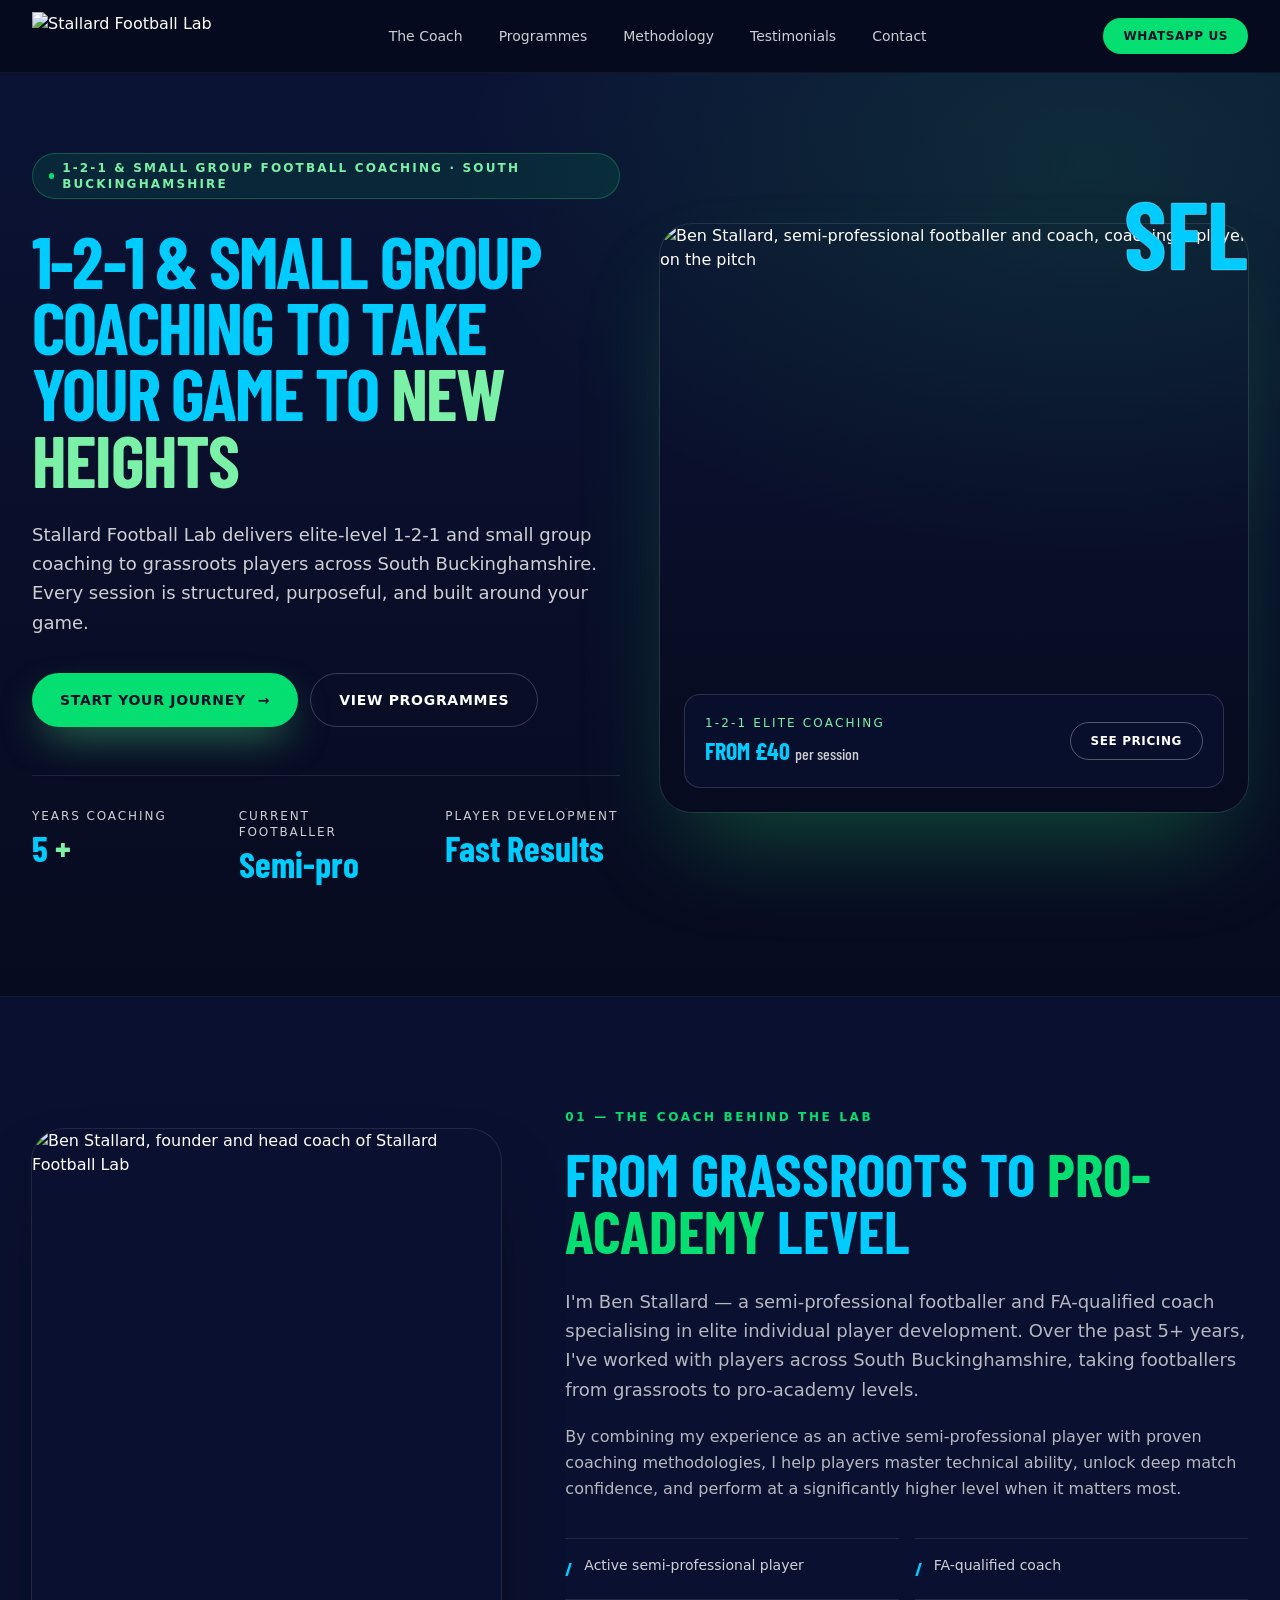
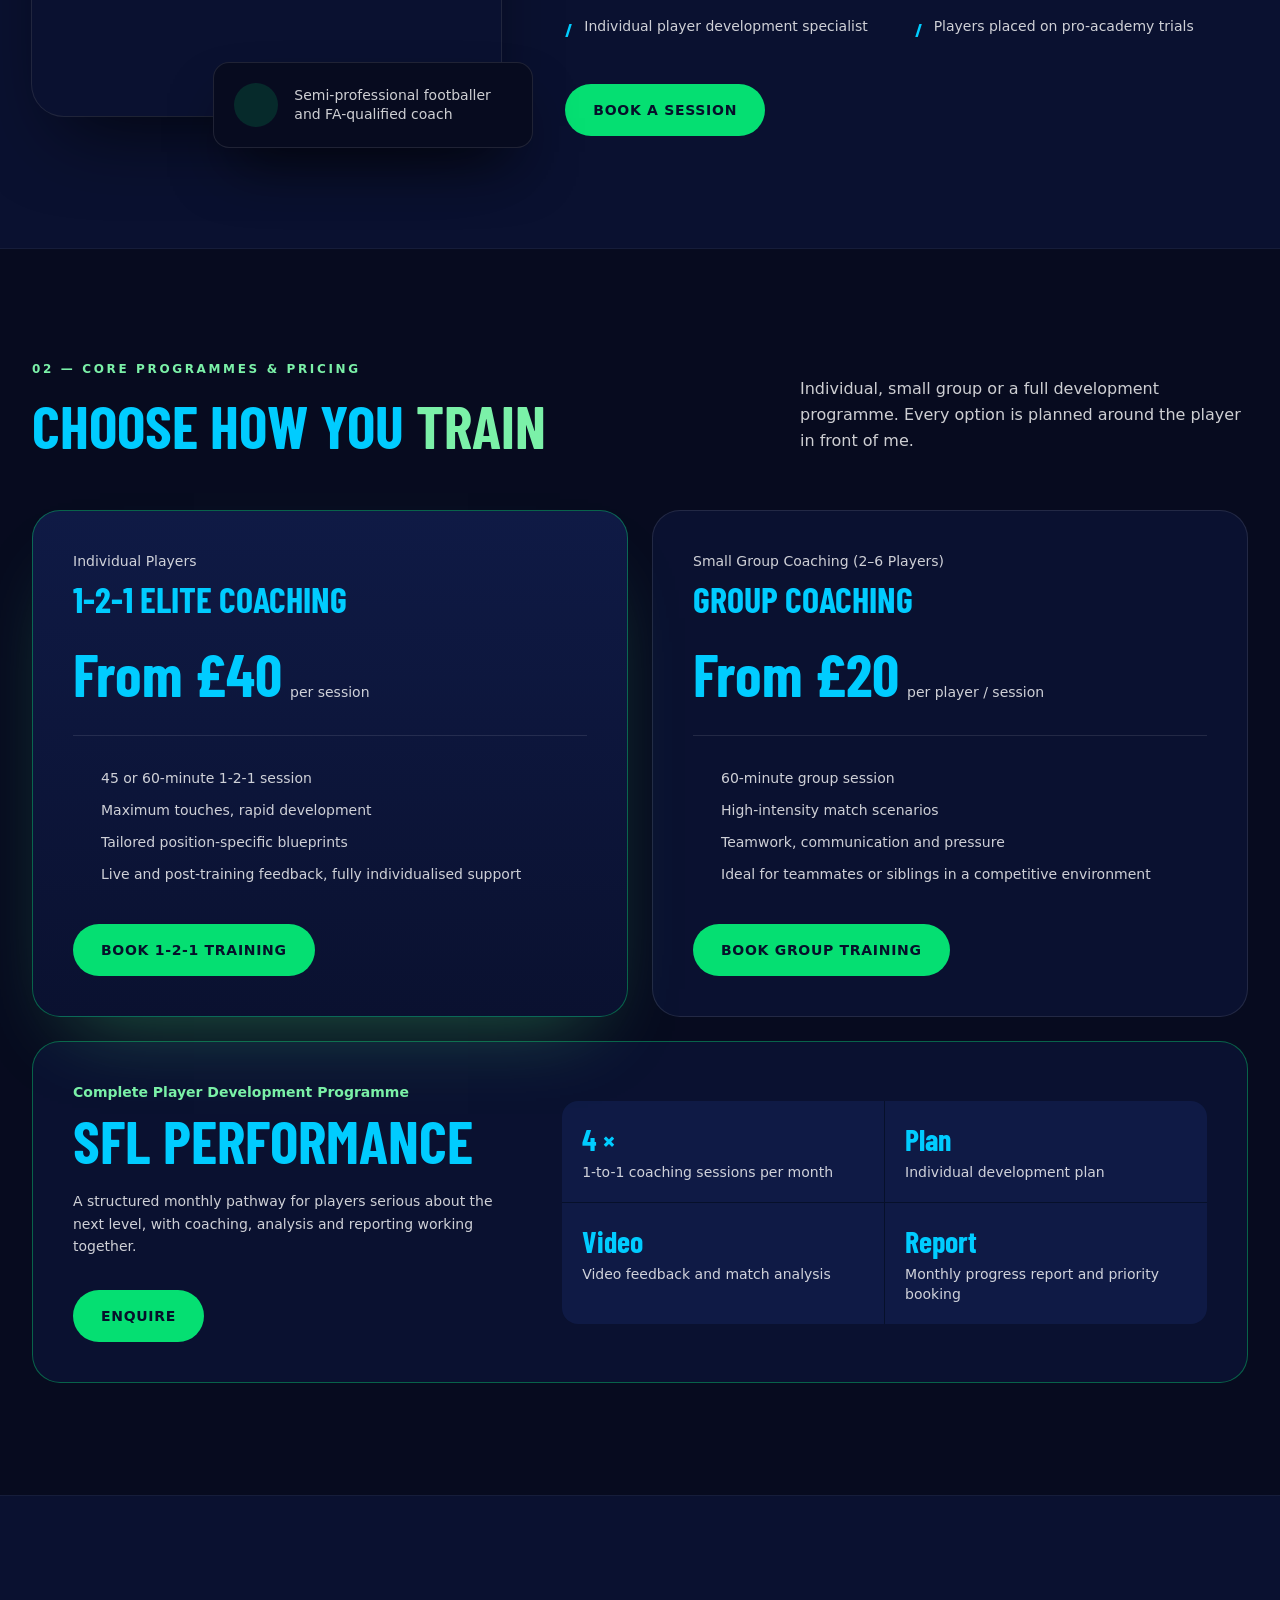
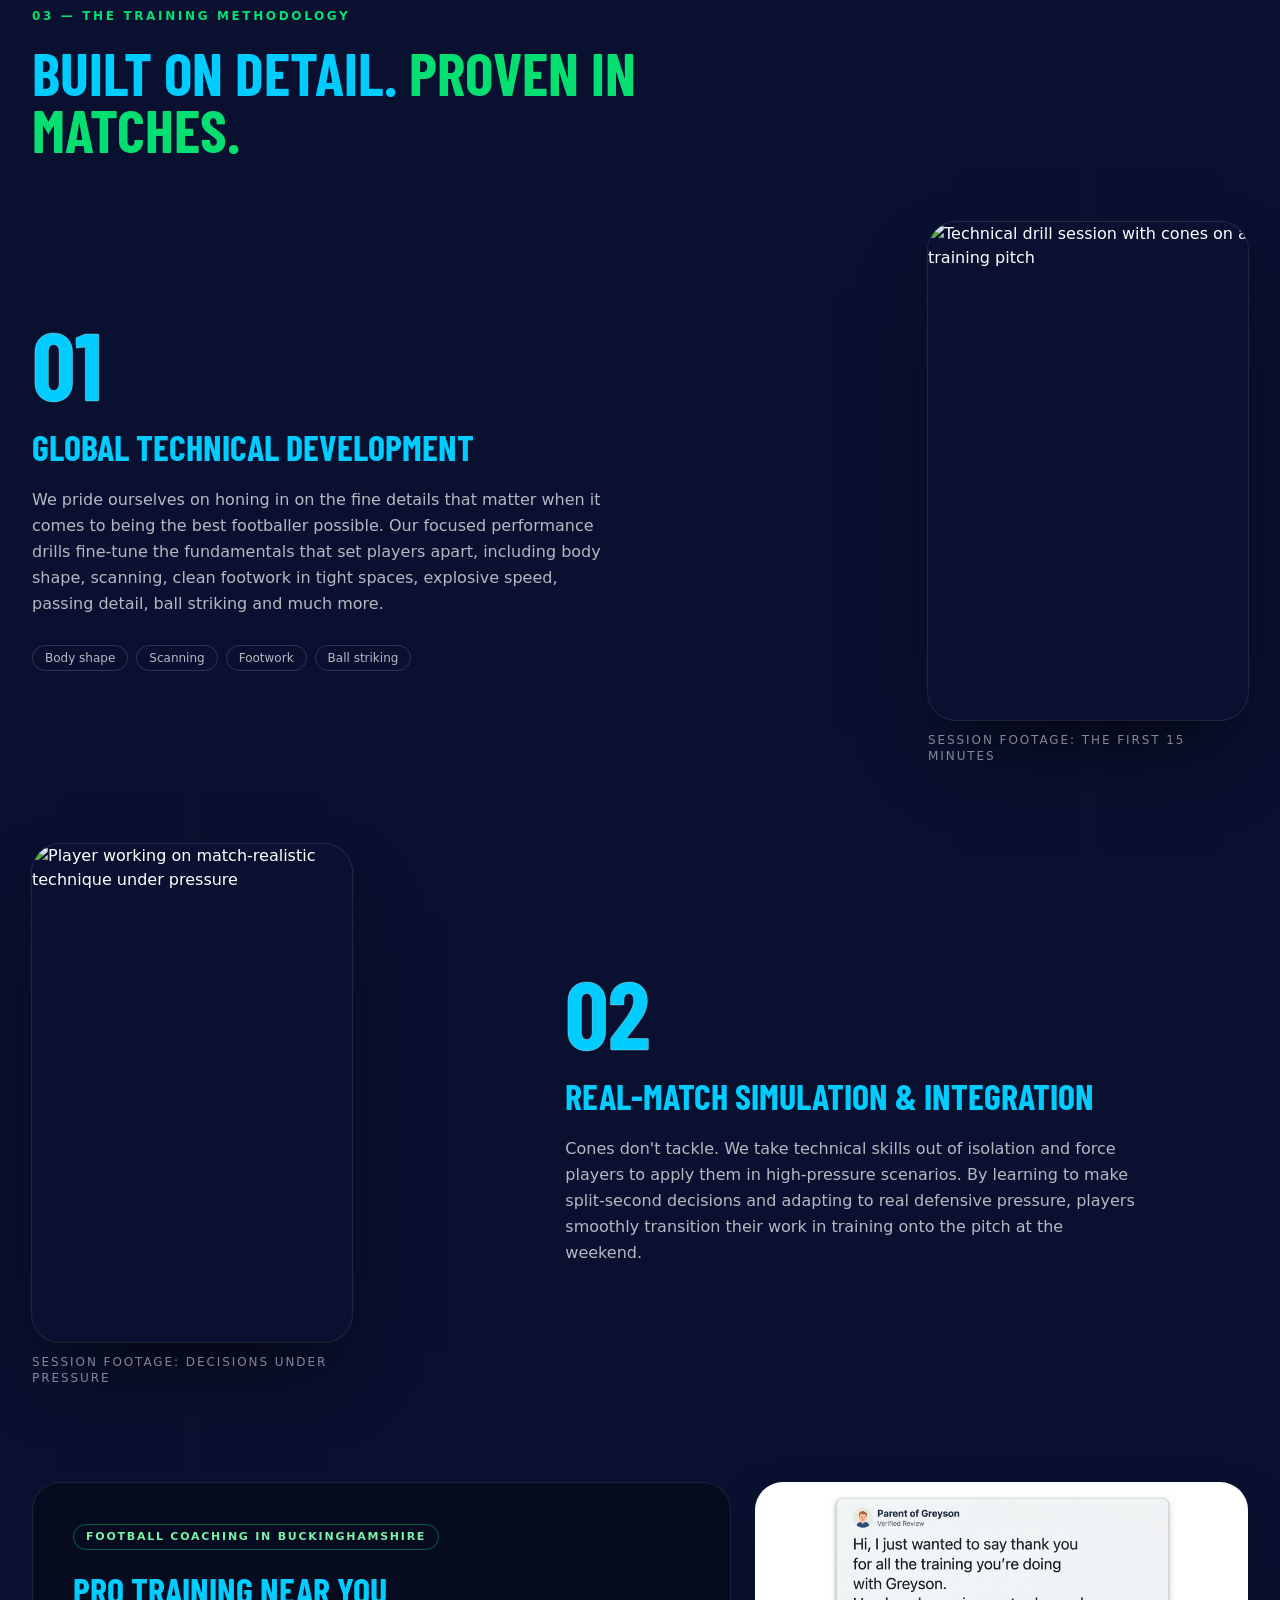
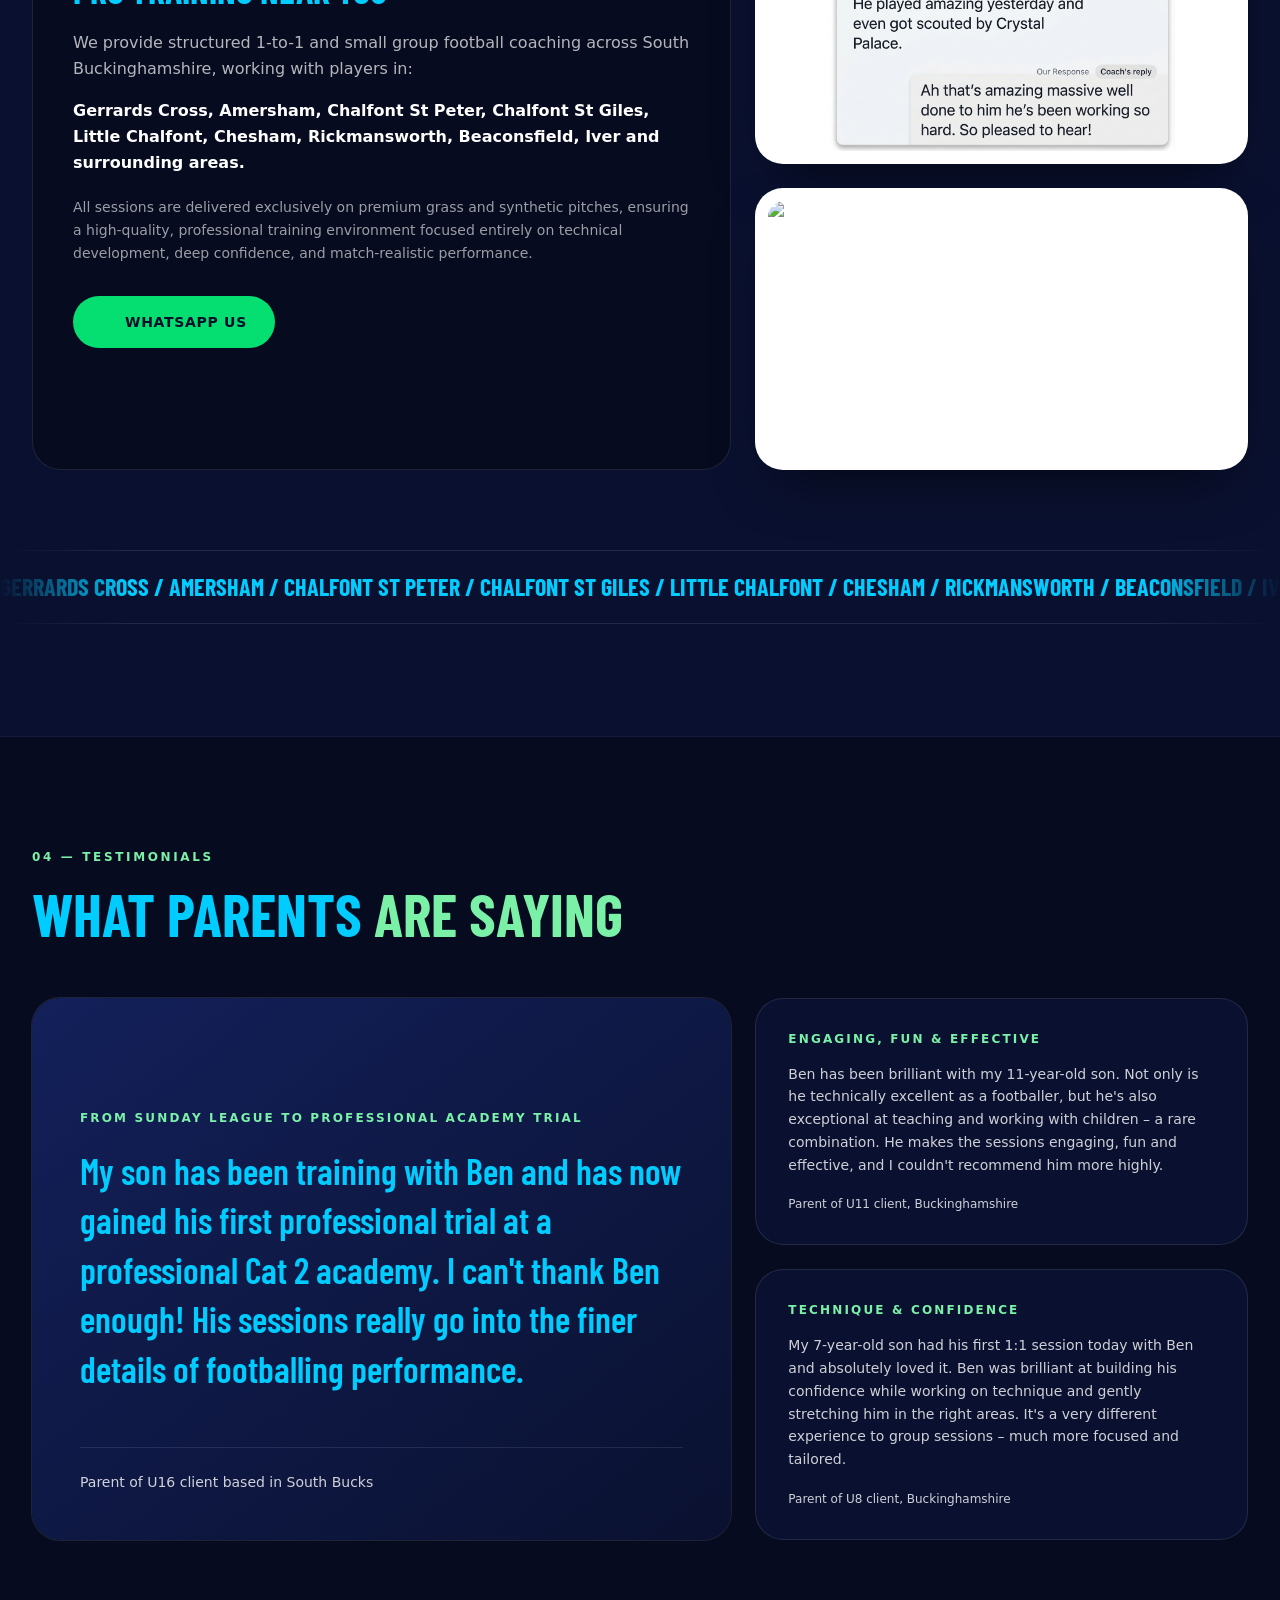
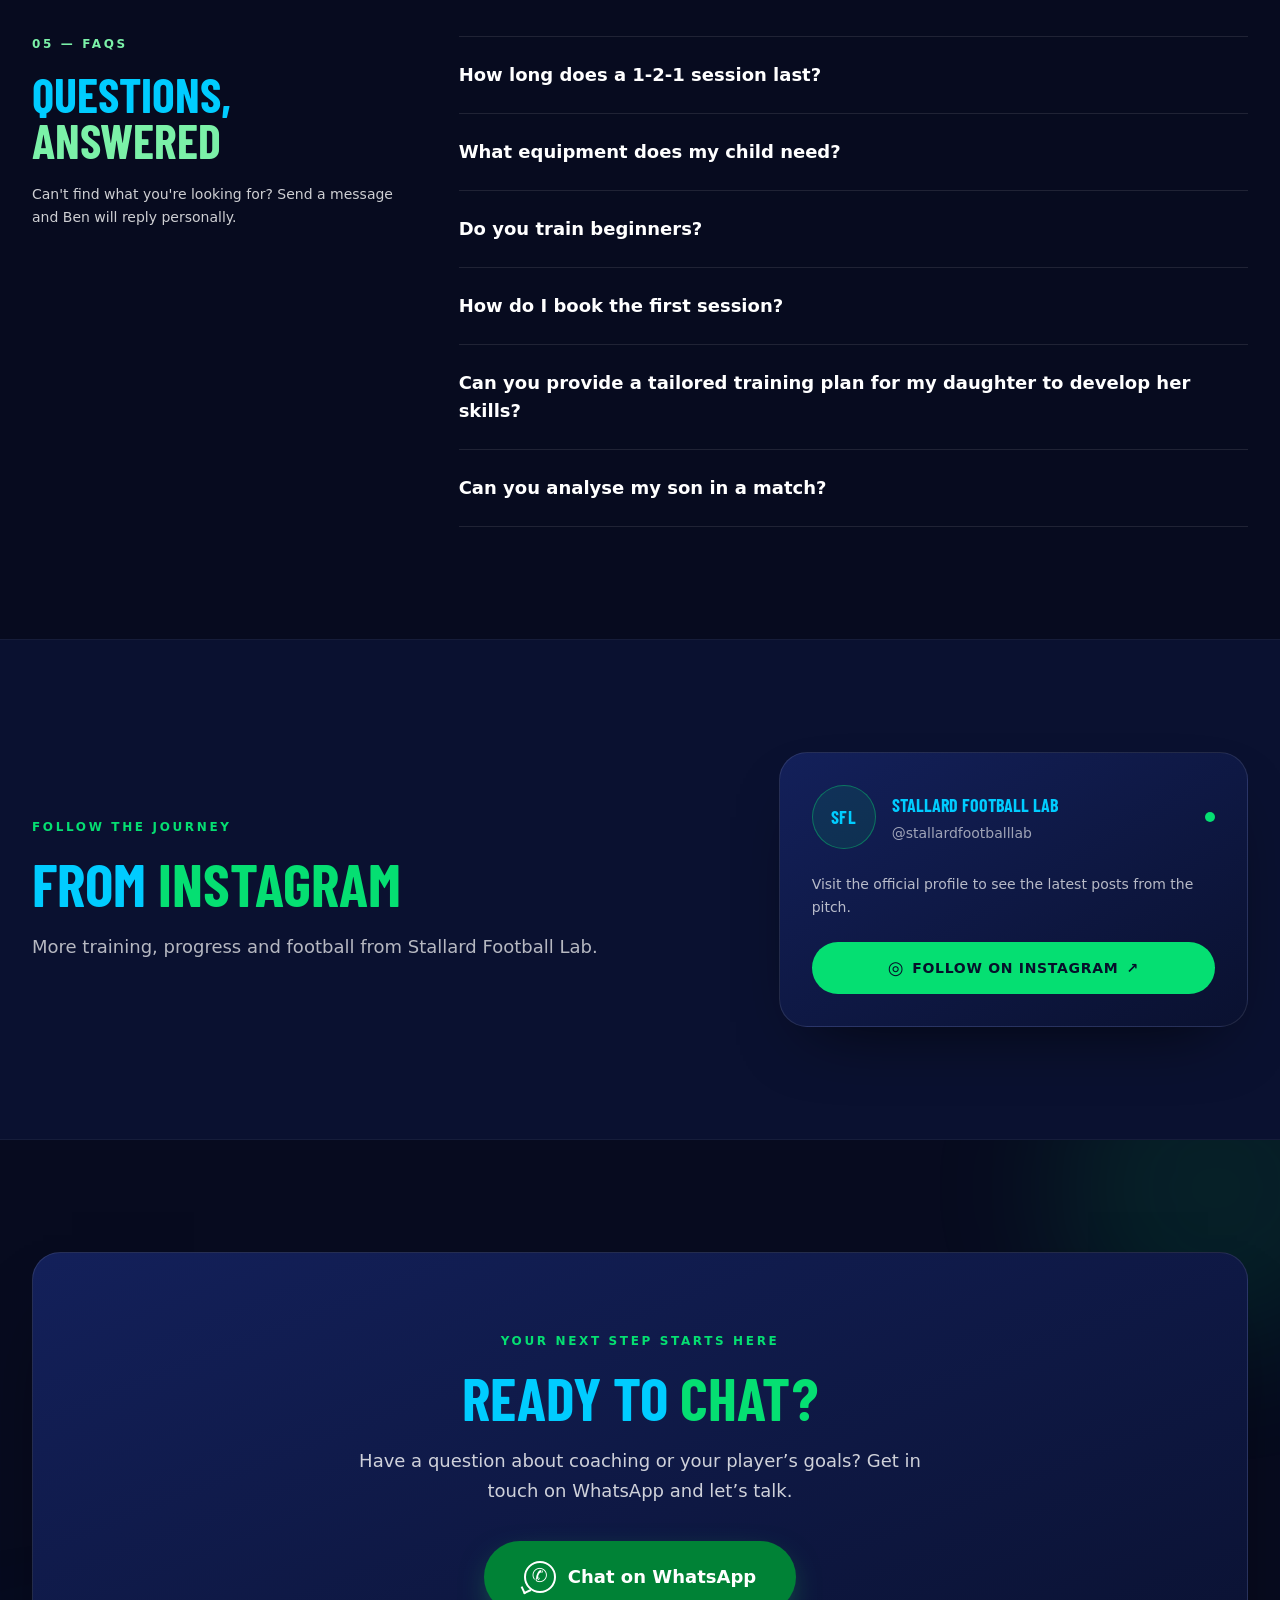
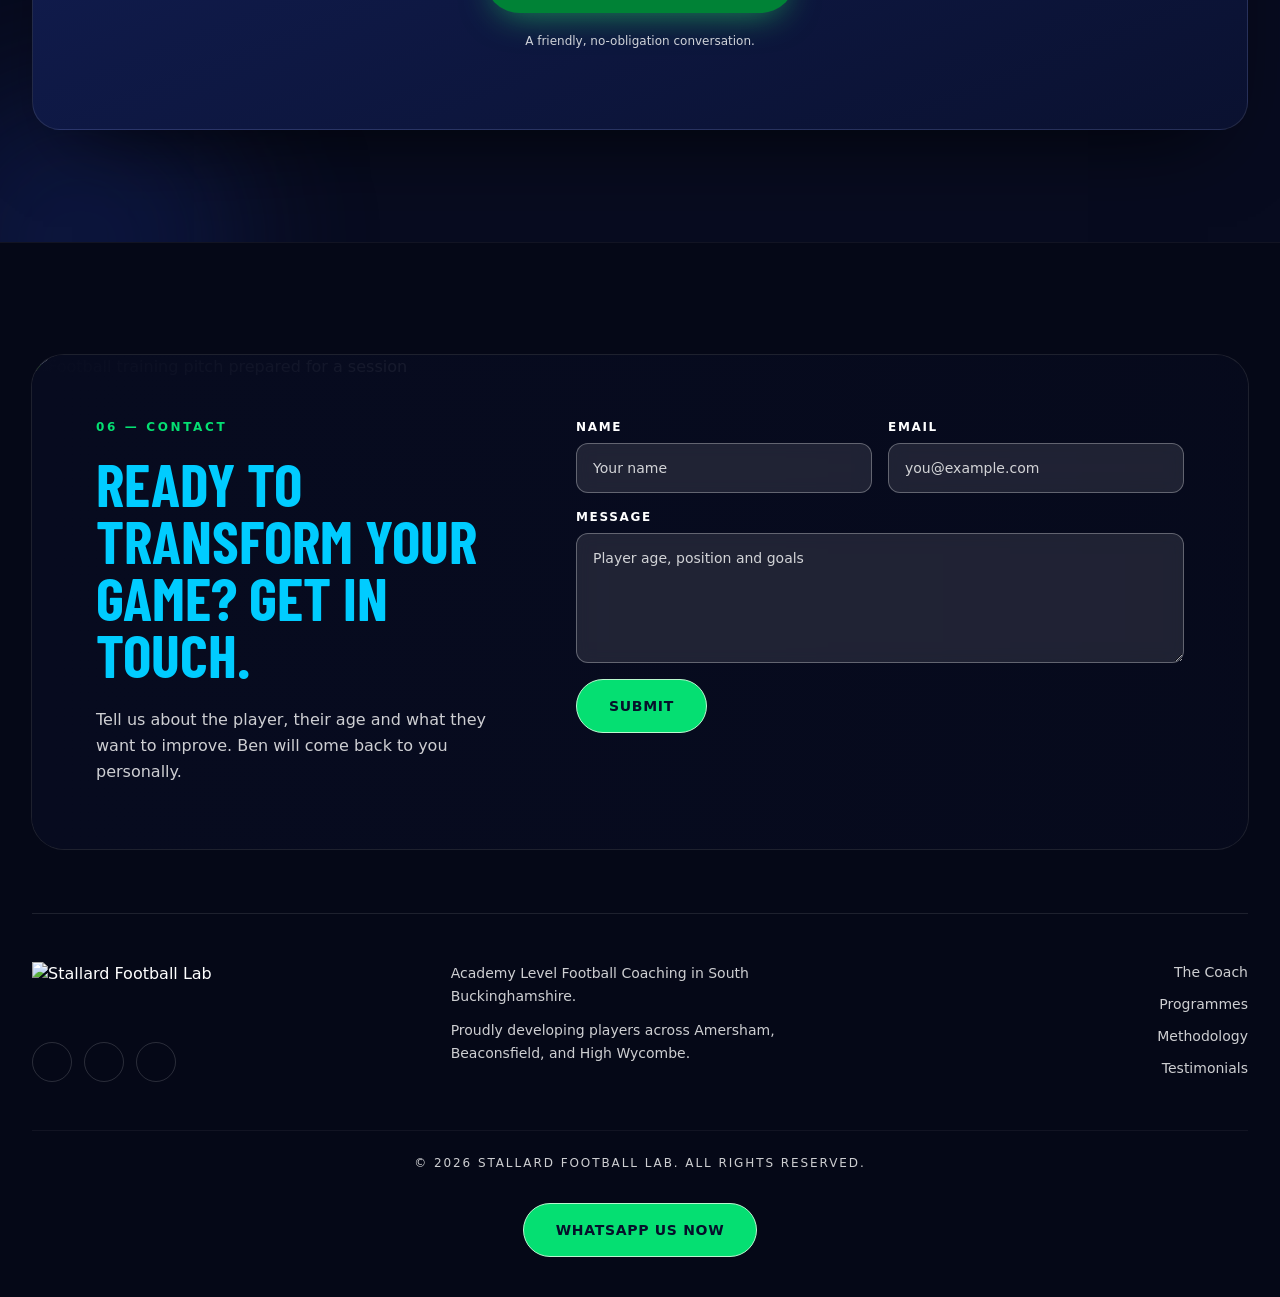
==== commit e09712a3: "Published from Shuffle Editor" ====
--- a/public/index.html
+++ b/public/index.html
@@ -43,35 +43,6 @@
           </div>
         </div>
       </header>
-                
-      <section id="coach" class="border-y border-white/5 bg-[#0a1130] py-20 lg:py-28 bs-section-dragged">
-        <div class="mx-auto grid max-w-7xl grid-cols-1 items-center gap-12 px-5 sm:px-8 lg:grid-cols-12 lg:gap-16">
-          <div class="sfl-reveal relative lg:col-span-5" data-reveal-bound="1" style="transition-delay: 0ms;">
-            <div class="overflow-hidden rounded-[2rem] ring-1 ring-white/10 shadow-[0_40px_80px_-30px_rgba(0,0,0,0.7)]">
-              <img src="https://static.shuffle.dev/uploads/composer/59/59833d6d-1036-44b4-97cd-e724ae156d66/image05.jpg" alt="Ben Stallard, founder and head coach of Stallard Football Lab" class="aspect-[4/5] w-full object-cover">
-            </div>
-            <div class="mt-4 flex items-center gap-4 rounded-2xl border border-white/10 bg-[#070b1f] p-5 md:absolute md:-right-8 md:-bottom-8 md:mt-0 md:max-w-xs md:shadow-[0_30px_60px_-20px_rgba(0,0,0,0.8)]">
-              <span class="flex h-11 w-11 shrink-0 items-center justify-center rounded-full bg-green-400/15 text-green-400">
-                <svg xmlns="http://www.w3.org/2000/svg" id="svg_c8c4c9d5e0054aa5fcdc1c7089c7afc2" class="h-5 w-5" fill="none" viewbox="0 0 24 24" stroke="currentColor" stroke-width="1.8"></svg>
-              </span>
-              <p class="text-sm leading-snug text-white/80">Semi-professional footballer and FA-qualified coach</p>
-            </div>
-          </div>
-          <div class="sfl-reveal lg:col-span-7" data-reveal-bound="1" style="transition-delay: 90ms;">
-            <p class="text-xs font-semibold uppercase tracking-[0.22em] text-green-400">01 — The Coach Behind the Lab</p>
-            <h2 class="font-heading mt-5 text-4xl font-bold uppercase leading-[0.95] sm:text-5xl lg:text-6xl"><span>From grassroots to </span><span class="text-green-400">pro-academy</span><span> level</span></h2>
-            <p class="mt-7 text-base leading-relaxed text-white/70 sm:text-lg">I'm Ben Stallard — a semi-professional footballer and FA-qualified coach specialising in elite individual player development. Over the past 5+ years, I've worked with players across South Buckinghamshire, taking footballers from grassroots to pro-academy levels.</p>
-            <p class="mt-5 text-base leading-relaxed text-white/70">By combining my experience as an active semi-professional player with proven coaching methodologies, I help players master technical ability, unlock deep match confidence, and perform at a significantly higher level when it matters most.</p>
-            <ul class="mt-9 grid grid-cols-1 gap-4 sm:grid-cols-2">
-              <li class="flex items-start gap-3 border-t border-white/10 pt-4"><span class="font-heading text-lg font-bold text-green-400">/</span><span class="text-sm text-white/80">Active semi-professional player</span></li>
-              <li class="flex items-start gap-3 border-t border-white/10 pt-4"><span class="font-heading text-lg font-bold text-green-400">/</span><span class="text-sm text-white/80">FA-qualified coach</span></li>
-              <li class="flex items-start gap-3 border-t border-white/10 pt-4"><span class="font-heading text-lg font-bold text-green-400">/</span><span class="text-sm text-white/80">Individual player development specialist</span></li>
-              <li class="flex items-start gap-3 border-t border-white/10 pt-4"><span class="font-heading text-lg font-bold text-green-400">/</span><span class="text-sm text-white/80">Players placed on pro-academy trials</span></li>
-            </ul>
-            <a href="https://www.sumupbookings.com/stallard-football-lab" class="mt-10 inline-flex items-center justify-center rounded-full bg-green-400 px-7 py-4 text-sm font-bold uppercase tracking-wider text-[#06102a] transition-all duration-300 hover:bg-green-300 active:scale-[0.97]">Book a session</a>
-          </div>
-        </div>
-      </section>
                 
       <section class="sfl-hero-bg relative overflow-hidden pt-12 pb-20 sm:pt-16 lg:pt-20 lg:pb-28">
         <div class="mx-auto grid max-w-7xl grid-cols-1 items-center gap-12 px-5 sm:px-8 lg:grid-cols-12 lg:gap-10">
@@ -130,6 +101,35 @@
         </div>
       </section>
                 
+      <section id="coach" class="border-y border-white/5 bg-[#0a1130] py-20 lg:py-28 bs-section-dragged">
+        <div class="mx-auto grid max-w-7xl grid-cols-1 items-center gap-12 px-5 sm:px-8 lg:grid-cols-12 lg:gap-16">
+          <div class="sfl-reveal relative lg:col-span-5" data-reveal-bound="1" style="transition-delay: 0ms;">
+            <div class="overflow-hidden rounded-[2rem] ring-1 ring-white/10 shadow-[0_40px_80px_-30px_rgba(0,0,0,0.7)]">
+              <img src="https://static.shuffle.dev/uploads/composer/59/59833d6d-1036-44b4-97cd-e724ae156d66/image05.jpg" alt="Ben Stallard, founder and head coach of Stallard Football Lab" class="aspect-[4/5] w-full object-cover">
+            </div>
+            <div class="mt-4 flex items-center gap-4 rounded-2xl border border-white/10 bg-[#070b1f] p-5 md:absolute md:-right-8 md:-bottom-8 md:mt-0 md:max-w-xs md:shadow-[0_30px_60px_-20px_rgba(0,0,0,0.8)]">
+              <span class="flex h-11 w-11 shrink-0 items-center justify-center rounded-full bg-green-400/15 text-green-400">
+                <svg xmlns="http://www.w3.org/2000/svg" id="svg_c8c4c9d5e0054aa5fcdc1c7089c7afc2" class="h-5 w-5" fill="none" viewbox="0 0 24 24" stroke="currentColor" stroke-width="1.8"></svg>
+              </span>
+              <p class="text-sm leading-snug text-white/80">Semi-professional footballer and FA-qualified coach</p>
+            </div>
+          </div>
+          <div class="sfl-reveal lg:col-span-7" data-reveal-bound="1" style="transition-delay: 90ms;">
+            <p class="text-xs font-semibold uppercase tracking-[0.22em] text-green-400">01 — The Coach Behind the Lab</p>
+            <h2 class="font-heading mt-5 text-4xl font-bold uppercase leading-[0.95] sm:text-5xl lg:text-6xl"><span>From grassroots to </span><span class="text-green-400">pro-academy</span><span> level</span></h2>
+            <p class="mt-7 text-base leading-relaxed text-white/70 sm:text-lg">I'm Ben Stallard — a semi-professional footballer and FA-qualified coach specialising in elite individual player development. Over the past 5+ years, I've worked with players across South Buckinghamshire, taking footballers from grassroots to pro-academy levels.</p>
+            <p class="mt-5 text-base leading-relaxed text-white/70">By combining my experience as an active semi-professional player with proven coaching methodologies, I help players master technical ability, unlock deep match confidence, and perform at a significantly higher level when it matters most.</p>
+            <ul class="mt-9 grid grid-cols-1 gap-4 sm:grid-cols-2">
+              <li class="flex items-start gap-3 border-t border-white/10 pt-4"><span class="font-heading text-lg font-bold text-green-400">/</span><span class="text-sm text-white/80">Active semi-professional player</span></li>
+              <li class="flex items-start gap-3 border-t border-white/10 pt-4"><span class="font-heading text-lg font-bold text-green-400">/</span><span class="text-sm text-white/80">FA-qualified coach</span></li>
+              <li class="flex items-start gap-3 border-t border-white/10 pt-4"><span class="font-heading text-lg font-bold text-green-400">/</span><span class="text-sm text-white/80">Individual player development specialist</span></li>
+              <li class="flex items-start gap-3 border-t border-white/10 pt-4"><span class="font-heading text-lg font-bold text-green-400">/</span><span class="text-sm text-white/80">Players placed on pro-academy trials</span></li>
+            </ul>
+            <a href="https://www.sumupbookings.com/stallard-football-lab" class="mt-10 inline-flex items-center justify-center rounded-full bg-green-400 px-7 py-4 text-sm font-bold uppercase tracking-wider text-[#06102a] transition-all duration-300 hover:bg-green-300 active:scale-[0.97]">Book a session</a>
+          </div>
+        </div>
+      </section>
+                
       <section id="programmes" class="py-20 lg:py-28">
         <div class="mx-auto max-w-7xl px-5 sm:px-8">
           <div class="sfl-reveal flex flex-col gap-6 lg:flex-row lg:items-end lg:justify-between" data-reveal-bound="1" style="transition-delay: 0ms;">
@@ -362,6 +362,43 @@
         </div>
       </section>
                 
+      <section class="border-y border-white/5 bg-[#0a1130] py-20 lg:py-28">
+        <div class="mx-auto max-w-7xl px-5 sm:px-8">
+          <div class="grid grid-cols-1 items-center gap-10 lg:grid-cols-12 lg:gap-16">
+            <div class="max-w-2xl lg:col-span-7">
+              <p class="text-xs font-semibold uppercase tracking-[0.22em] text-green-400">Follow the journey</p>
+              <h2 class="font-heading mt-5 text-4xl font-bold uppercase leading-[0.95] text-white sm:text-5xl lg:text-6xl">
+                From <span class="text-green-400">Instagram</span>
+              </h2>
+              <p class="mt-5 max-w-xl text-base leading-relaxed text-white/70 sm:text-lg">More training, progress and football from Stallard Football Lab.</p>
+            </div>
+      
+            <div class="lg:col-span-5">
+              <div class="rounded-[1.75rem] border border-white/10 bg-gradient-to-br from-[#13205a] to-[#0a1130] p-6 shadow-[0_30px_70px_-35px_rgba(0,0,0,0.8)] sm:p-8">
+                <div class="flex items-center gap-4">
+                  <div class="flex h-16 w-16 shrink-0 items-center justify-center rounded-full border border-green-400/40 bg-green-400/10">
+                    <span class="font-heading text-lg font-bold tracking-wide text-green-300" aria-hidden="true">SFL</span>
+                  </div>
+                  <div class="min-w-0">
+                    <p class="font-heading truncate text-lg font-bold uppercase text-white">Stallard Football Lab</p>
+                    <p class="mt-1 text-sm text-white/60">@stallardfootballlab</p>
+                  </div>
+                  <span class="ml-auto h-2.5 w-2.5 shrink-0 rounded-full bg-green-400" aria-hidden="true"></span>
+                </div>
+      
+                <p class="mt-6 text-sm leading-relaxed text-white/70">Visit the official profile to see the latest posts from the pitch.</p>
+      
+                <a href="https://www.instagram.com/stallardfootballlab/" target="_blank" rel="noopener noreferrer" class="mt-6 inline-flex w-full items-center justify-center gap-2 rounded-full bg-green-400 px-6 py-4 text-sm font-bold uppercase tracking-wider text-[#06102a] transition-all duration-300 hover:-translate-y-0.5 hover:bg-green-300 active:scale-[0.97]">
+                  <span aria-hidden="true" class="text-lg leading-none">◎</span>
+                  <span>Follow on Instagram</span>
+                  <span aria-hidden="true">↗</span>
+                </a>
+              </div>
+            </div>
+          </div>
+        </div>
+      </section>
+                
       <section class="relative overflow-hidden bg-[#070b1f] py-20 sm:py-24 lg:py-28">
         <div class="pointer-events-none absolute -right-24 -top-28 h-80 w-80 rounded-full bg-green-400/10 blur-3xl" aria-hidden="true"></div>
         <div class="pointer-events-none absolute -bottom-40 -left-20 h-80 w-80 rounded-full bg-[#13205a]/50 blur-3xl" aria-hidden="true"></div>
@@ -438,7 +475,7 @@
         </div>
       </footer>
     </div>
-    <script type="text/javascript" src="js/global-169787.js?v=1795641950"></script>
+    <script type="text/javascript" src="js/global-169787.js?v=1795643508"></script>
 </body>
 </html>
 
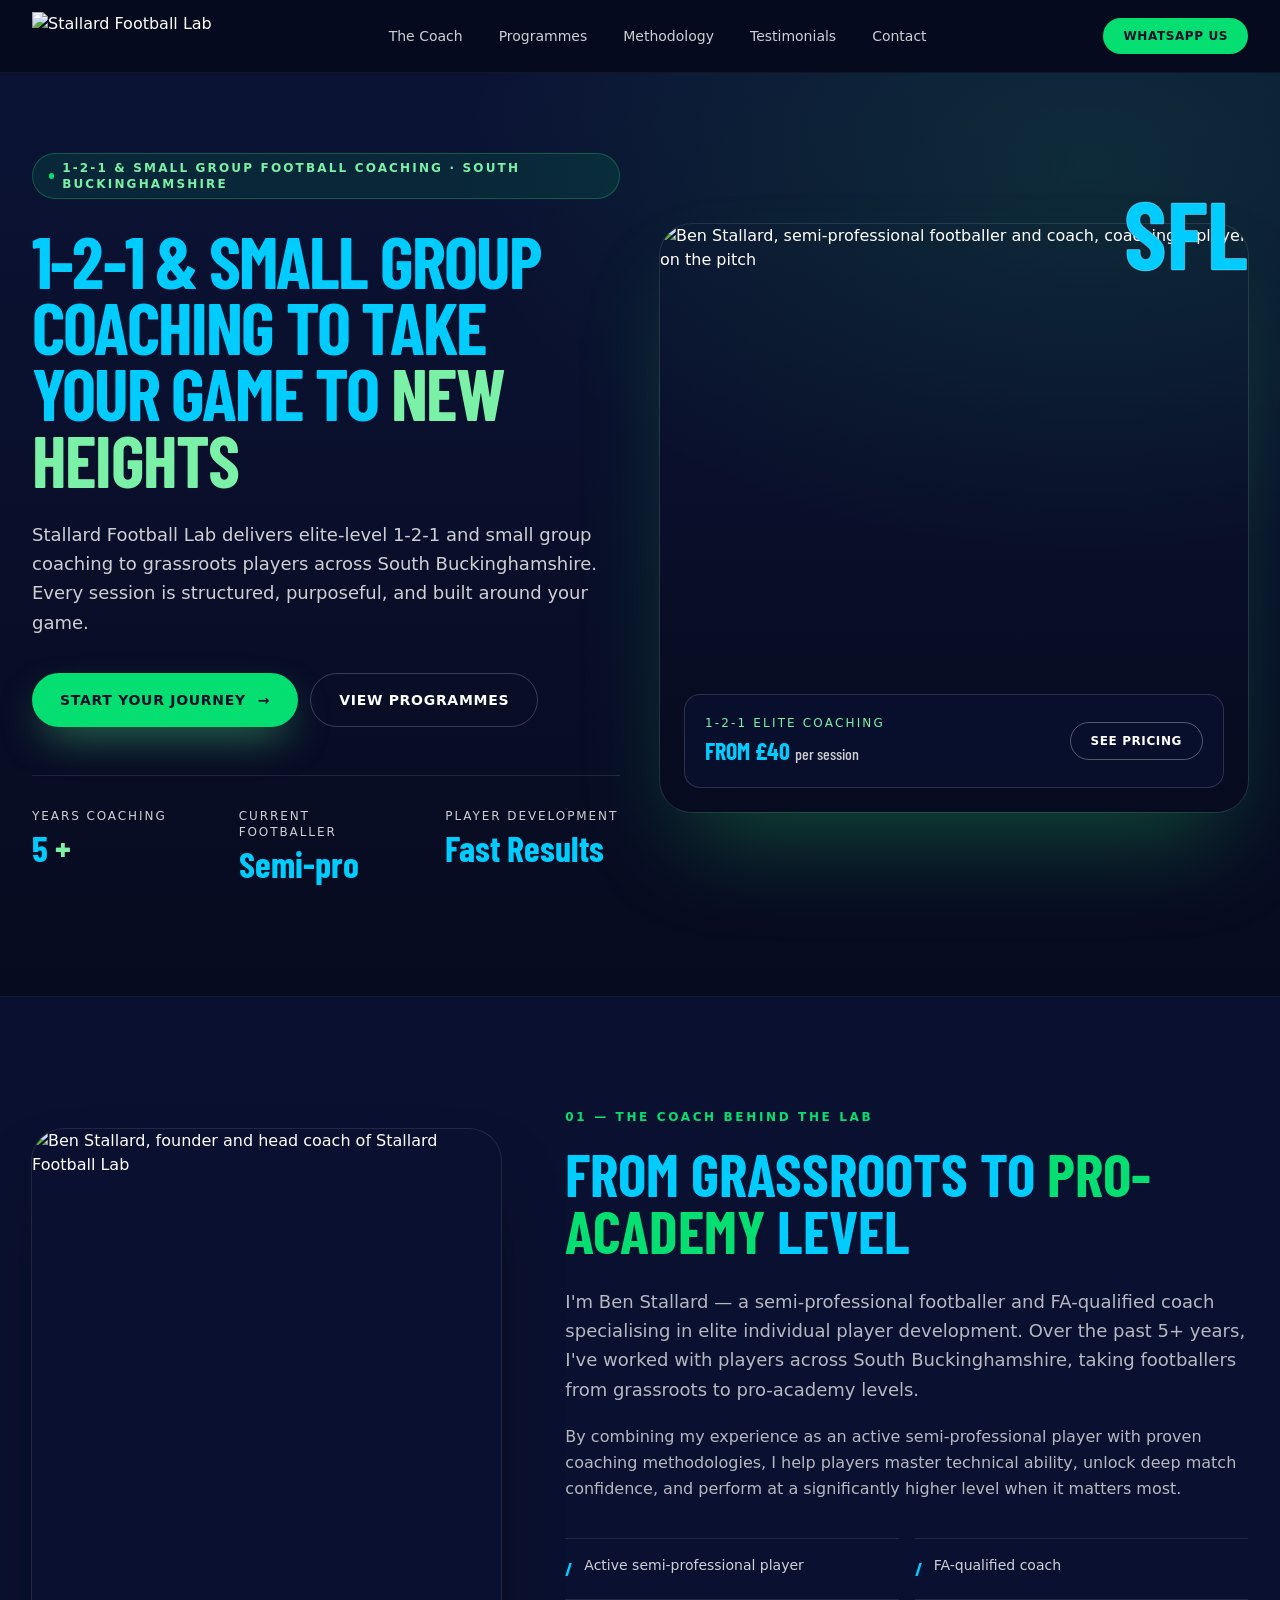
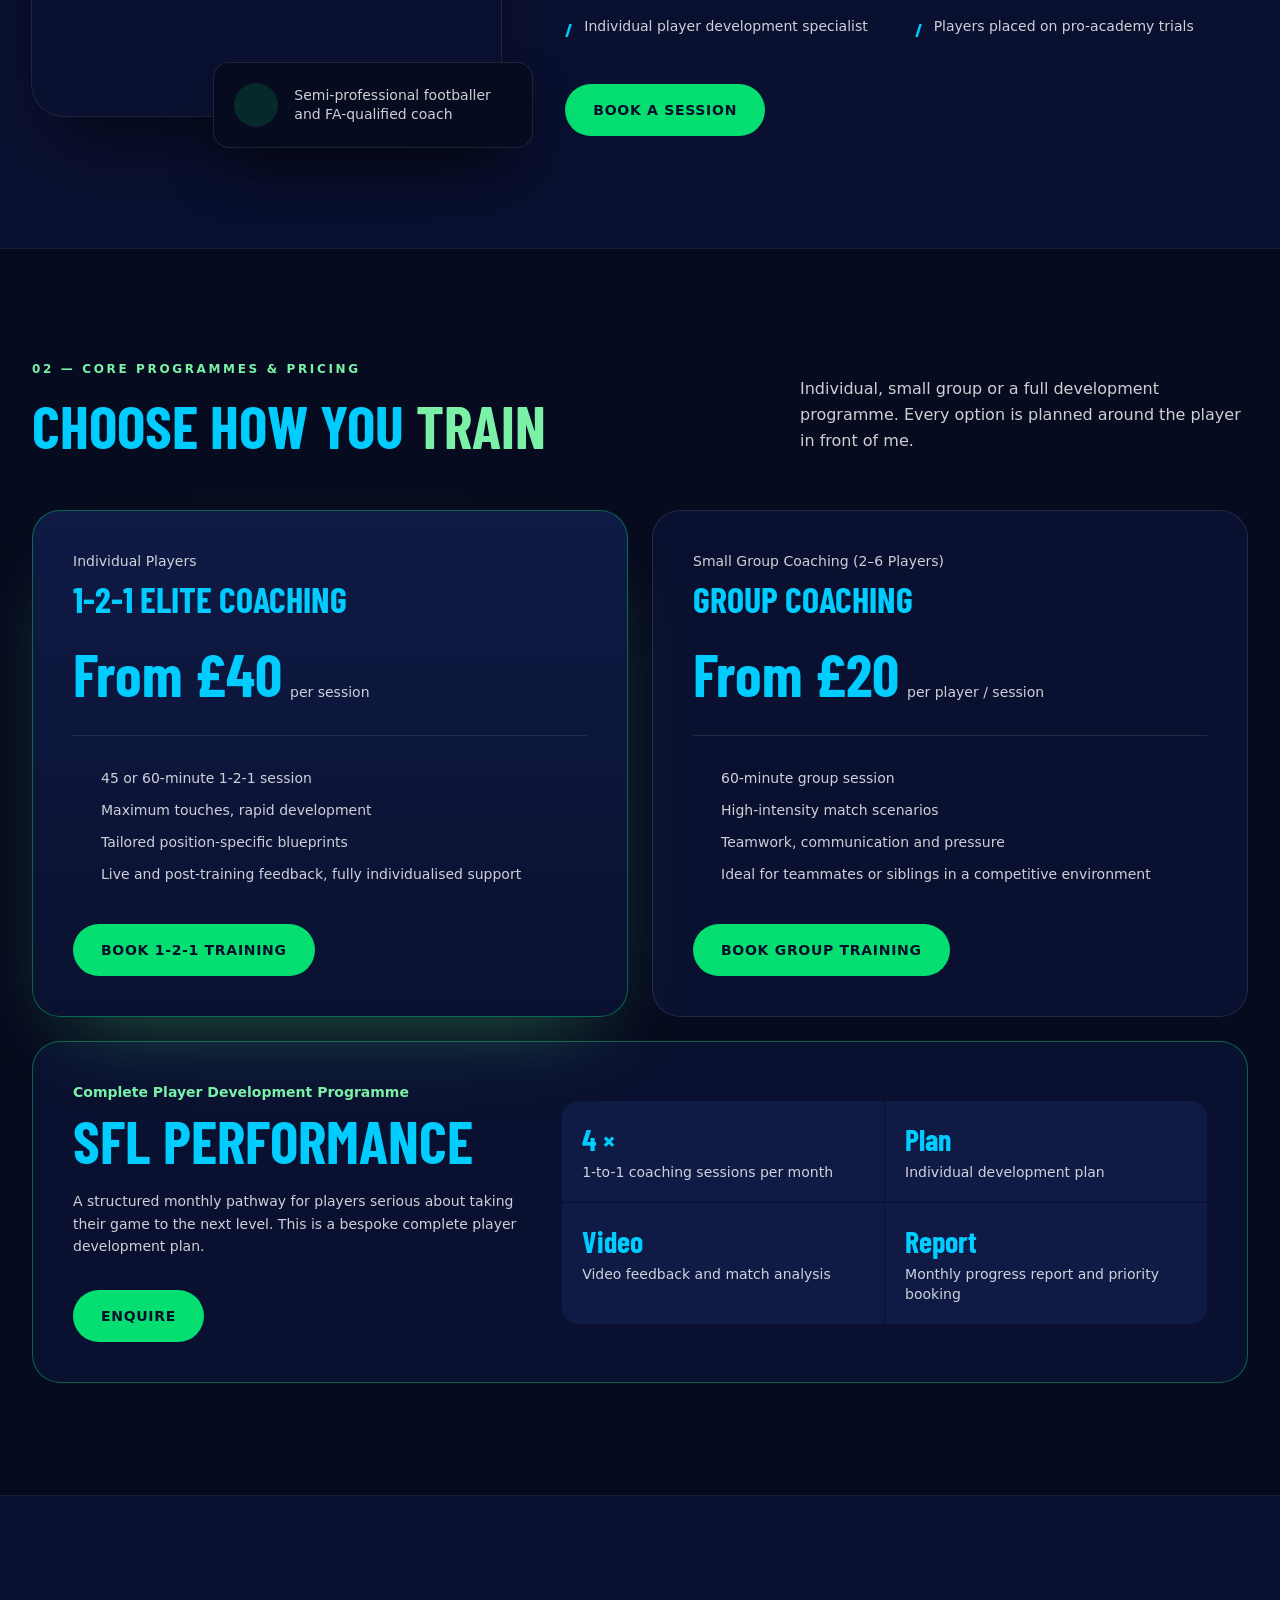
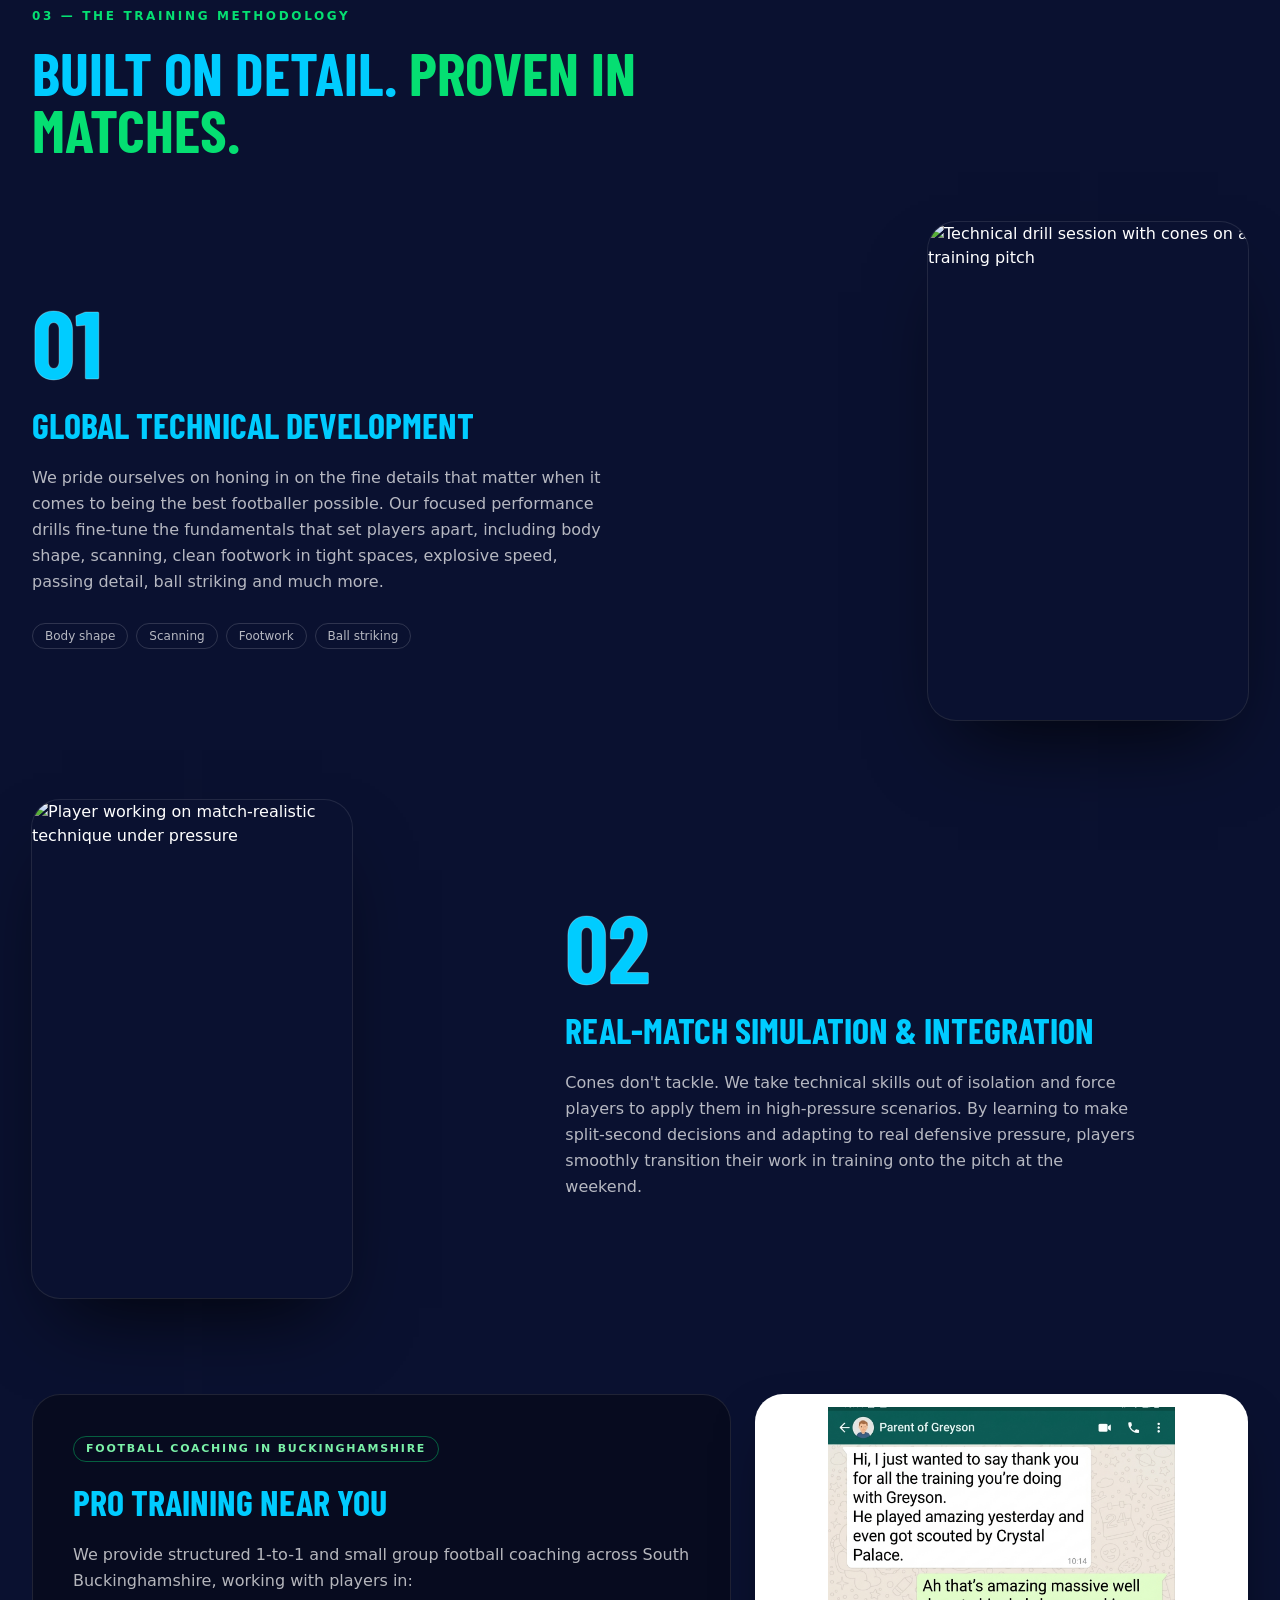
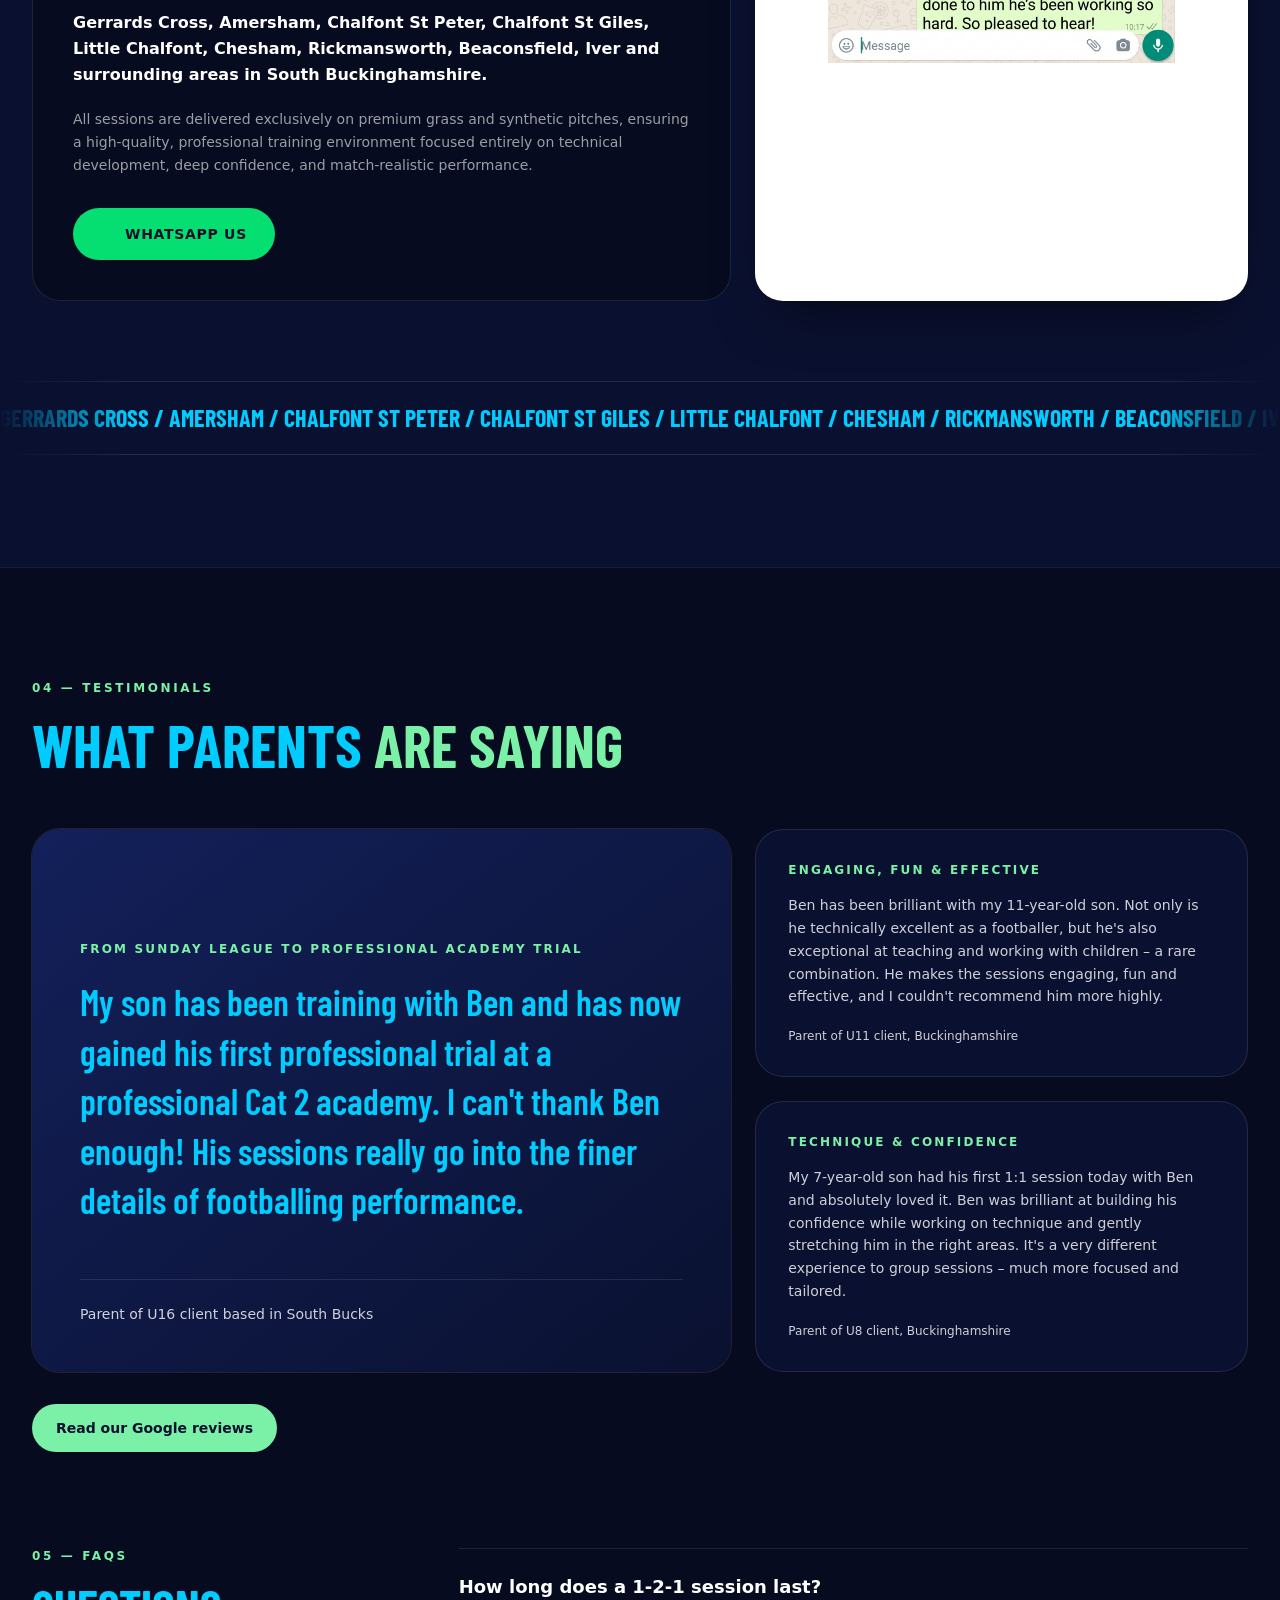
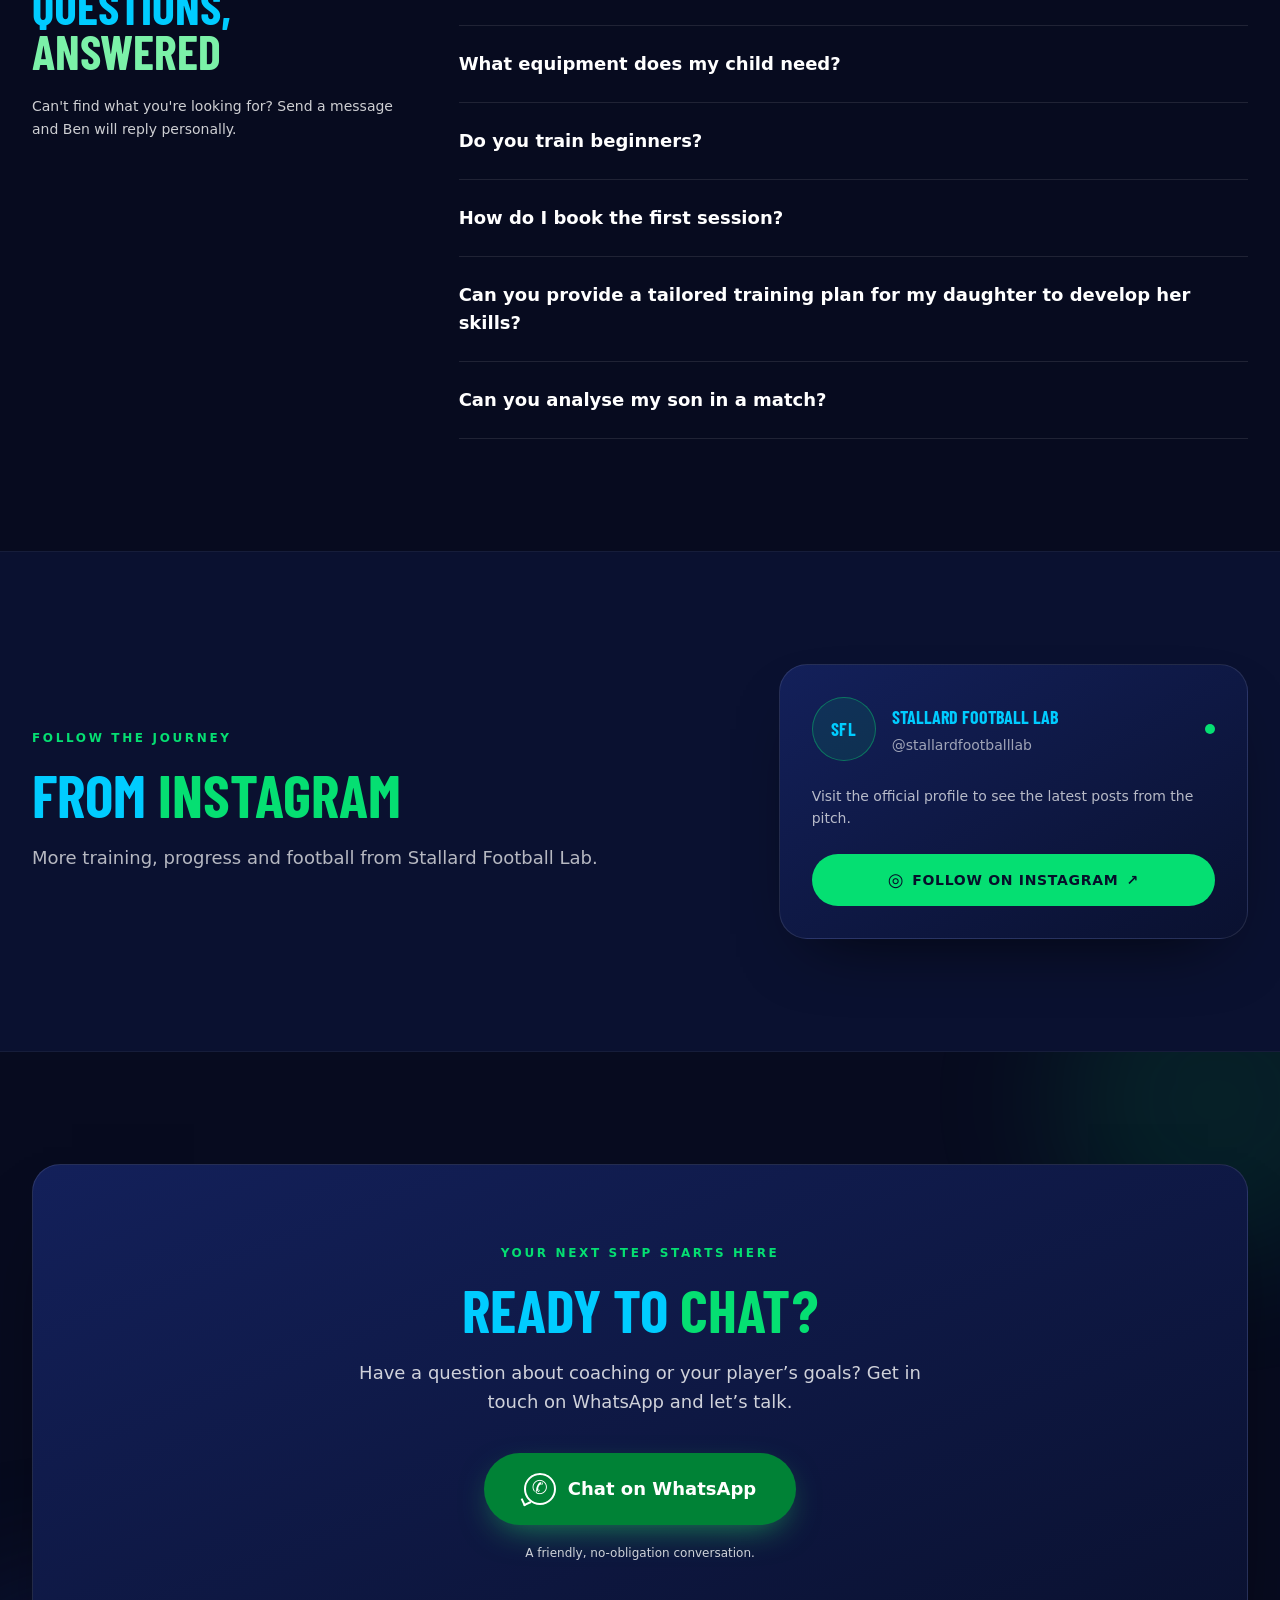
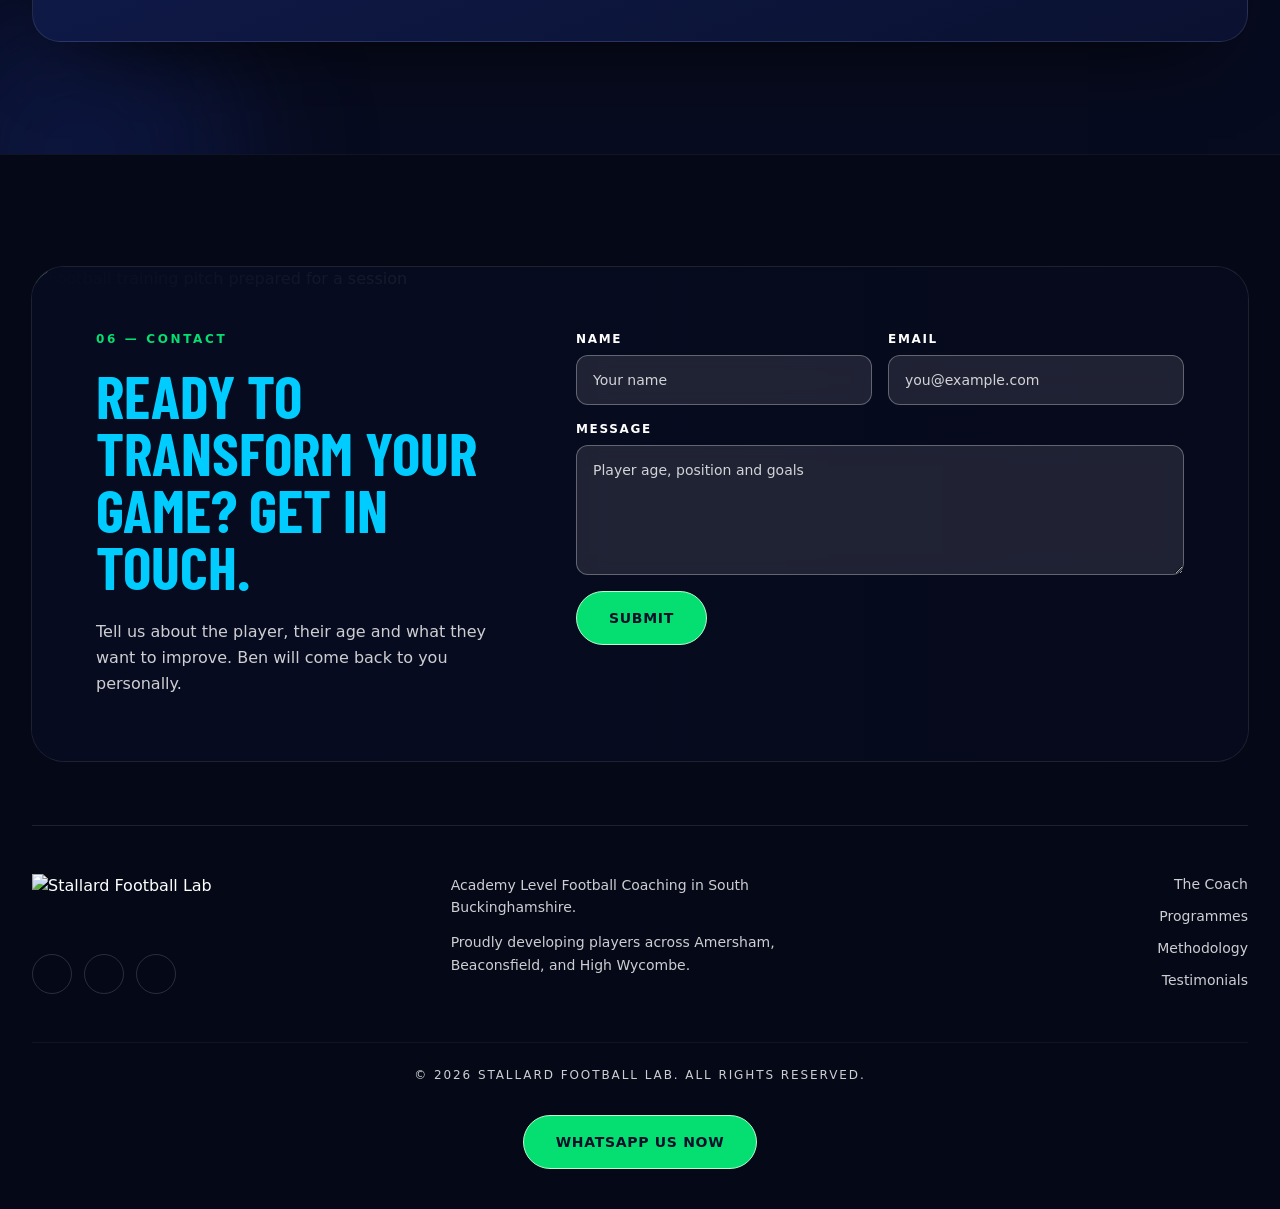
==== commit f79b7814: "Published from Shuffle Editor" ====
--- a/public/index.html
+++ b/public/index.html
@@ -201,7 +201,7 @@
               <div class="lg:col-span-5">
                 <p class="text-sm font-semibold text-green-300">Complete Player Development Programme</p>
                 <h3 class="font-heading mt-2 text-4xl font-bold uppercase leading-none text-white sm:text-5xl lg:text-6xl">SFL Performance</h3>
-                <p class="mt-5 max-w-md text-sm leading-relaxed text-white/80">A structured monthly pathway for players serious about the next level, with coaching, analysis and reporting working together.</p>
+                <p class="mt-5 max-w-md text-sm leading-relaxed text-white/80">A structured monthly pathway for players serious about taking their game to the next level. This is a bespoke complete player development plan.</p>
                 <a href="#contact" class="mt-8 inline-flex items-center justify-center rounded-full bg-green-400 px-7 py-4 text-sm font-bold uppercase tracking-wider text-[#06102a] transition-all duration-300 hover:bg-green-300 active:scale-[0.97]">Enquire</a>
               </div>
               <ul class="grid grid-cols-1 gap-px overflow-hidden rounded-2xl bg-[#06102a] sm:grid-cols-2 lg:col-span-7">
@@ -252,7 +252,7 @@
               <div class="overflow-hidden rounded-[1.75rem] ring-1 ring-white/10 shadow-[0_40px_80px_-30px_rgba(0,0,0,0.8)]">
                 <img src="https://static.shuffle.dev/uploads/composer/4d/4dd1cd89-7b36-45d1-a8ff-2597c5aaa694/video04-poster.jpg" alt="Technical drill session with cones on a training pitch" class="aspect-[9/14] w-full object-cover">
               </div>
-              <figcaption class="mt-3 text-xs uppercase tracking-[0.16em] text-white/50">Session footage: the first 15 minutes</figcaption>
+              
             </figure>
           </div>
           <div class="mt-20 grid grid-cols-1 items-center gap-10 lg:grid-cols-12 lg:gap-16">
@@ -260,7 +260,7 @@
               <div class="overflow-hidden rounded-[1.75rem] ring-1 ring-white/10 shadow-[0_40px_80px_-30px_rgba(0,0,0,0.8)]">
                 <img src="https://static.shuffle.dev/uploads/composer/a6/a63a2385-15f9-400d-bf43-0cc332624ae5/video03-poster.jpg" alt="Player working on match-realistic technique under pressure" class="aspect-[9/14] w-full object-cover">
               </div>
-              <figcaption class="mt-3 text-xs uppercase tracking-[0.16em] text-white/50">Session footage: decisions under pressure</figcaption>
+              
             </figure>
             <div class="sfl-reveal order-1 lg:order-2 lg:col-span-7" data-reveal-bound="1" style="transition-delay: 90ms;">
               <span class="font-heading sfl-outline text-7xl font-bold leading-none sm:text-8xl">02</span>
@@ -273,7 +273,7 @@
               <p class="inline-flex rounded-full border border-green-400/40 px-3 py-1 text-[11px] font-semibold uppercase tracking-[0.16em] text-green-300">Football coaching in Buckinghamshire</p>
               <h3 class="font-heading mt-5 text-3xl font-bold uppercase sm:text-4xl">Pro Training Near You</h3>
               <p class="mt-5 text-base leading-relaxed text-white/70">We provide structured 1-to-1 and small group football coaching across South Buckinghamshire, working with players in:</p>
-              <p class="mt-4 text-base font-semibold leading-relaxed text-white">Gerrards Cross, Amersham, Chalfont St Peter, Chalfont St Giles, Little Chalfont, Chesham, Rickmansworth, Beaconsfield, Iver and surrounding areas.</p>
+              <p class="mt-4 text-base font-semibold leading-relaxed text-white">Gerrards Cross, Amersham, Chalfont St Peter, Chalfont St Giles, Little Chalfont, Chesham, Rickmansworth, Beaconsfield, Iver and surrounding areas in South Buckinghamshire.</p>
               <p class="mt-5 text-sm leading-relaxed text-white/60">All sessions are delivered exclusively on premium grass and synthetic pitches, ensuring a high-quality, professional training environment focused entirely on technical development, deep confidence, and match-realistic performance.</p>
               <a href="#contact" class="mt-8 inline-flex items-center justify-center gap-2 rounded-full bg-green-400 px-7 py-4 text-sm font-bold uppercase tracking-wider text-[#06102a] transition-all duration-300 hover:bg-green-300 active:scale-[0.97]">
                 <svg xmlns="http://www.w3.org/2000/svg" id="svg_0fc20e958368cc855791fec6521ad20b" class="h-4 w-4" fill="none" viewbox="0 0 24 24" stroke="currentColor" stroke-width="2"></svg>
@@ -282,11 +282,9 @@
             </div>
             <div class="grid grid-cols-1 gap-6 sm:grid-cols-2 lg:col-span-5 lg:grid-cols-1">
               <div class="sfl-reveal overflow-hidden rounded-[1.75rem] border border-white/10 bg-white p-3 shadow-[0_24px_60px_-24px_rgba(0,0,0,0.7)]" data-reveal-bound="1" style="transition-delay: 0ms;">
-                <img src="images/b47bf-1795539517.jpeg" alt="WhatsApp review from a football coaching client" class="h-64 w-full rounded-2xl object-contain sm:h-72 lg:h-64">
-              </div>
-              <div class="sfl-reveal overflow-hidden rounded-[1.75rem] border border-white/10 bg-white p-3 shadow-[0_24px_60px_-24px_rgba(0,0,0,0.7)]" data-reveal-bound="1" style="transition-delay: 90ms;">
-                <img src="https://static.shuffle.dev/uploads/composer/bd/bd263d94-a95b-4ab3-bd2b-1dddf1c1c9dc/image09.jpg" alt="WhatsApp review from a football coaching client" class="h-64 w-full rounded-2xl object-contain sm:h-72 lg:h-64">
-              </div>
+                <img src="images/b47bf-1795681327.jpeg" alt="WhatsApp review from a football coaching client" class="h-64 w-full rounded-2xl object-contain sm:h-72 lg:h-64">
+              </div>
+              
             </div>
           </div>
         </div>
@@ -307,7 +305,7 @@
           <div class="mt-14 grid grid-cols-1 gap-6 lg:grid-cols-12">
             <figure class="sfl-reveal flex flex-col justify-between rounded-[1.75rem] bg-gradient-to-br from-[#13205a] to-[#0a1130] p-8 ring-1 ring-white/10 sm:p-12 lg:col-span-7" data-reveal-bound="1" style="transition-delay: 0ms;">
               <div>
-                <svg xmlns="http://www.w3.org/2000/svg" id="svg_d5a23da48489e9b16178638c48653580" class="h-10 w-10 text-green-300" viewbox="0 0 24 24" fill="currentColor"></svg>
+                <svg xmlns="http://www.w3.org/2000/svg" id="svg_8fae639b53c0059205ba9d142c1f1421" class="h-10 w-10 text-green-300" viewbox="0 0 24 24" fill="currentColor"></svg>
                 <p class="mt-6 text-xs font-semibold uppercase tracking-[0.18em] text-green-300">From Sunday League to Professional Academy Trial</p>
                 <blockquote class="font-heading mt-5 text-2xl font-semibold leading-snug text-white sm:text-3xl lg:text-4xl">My son has been training with Ben and has now gained his first professional trial at a professional Cat 2 academy. I can't thank Ben enough! His sessions really go into the finer details of footballing performance.</blockquote>
               </div>
@@ -326,6 +324,11 @@
               </figure>
             </div>
           </div>
+          <div class="mt-8">
+            <a href="https://share.google/8KtNs2QEZsXMtGQ1y" target="_blank" rel="noopener noreferrer" class="inline-flex min-h-12 items-center justify-center rounded-full bg-green-300 px-6 py-3 text-sm font-bold text-[#0a1130] transition-colors hover:bg-green-200 focus-visible:outline focus-visible:outline-2 focus-visible:outline-offset-4 focus-visible:outline-green-300">
+              Read our Google reviews
+            </a>
+          </div>
           <div class="mt-24 grid grid-cols-1 gap-10 lg:grid-cols-12 lg:gap-16">
             <div class="sfl-reveal lg:col-span-4" data-reveal-bound="1" style="transition-delay: 0ms;">
               <p class="text-xs font-semibold uppercase tracking-[0.22em] text-green-300">05 — FAQs</p>
@@ -334,27 +337,27 @@
             </div>
             <div class="sfl-reveal flex flex-col border-t border-white/10 lg:col-span-8" data-reveal-bound="1" style="transition-delay: 90ms;">
               <details class="group border-b border-white/10">
-                <summary class="flex cursor-pointer list-none items-center justify-between gap-6 py-6 text-base font-semibold text-white sm:text-lg"><span>How long does a 1-2-1 session last?</span><svg xmlns="http://www.w3.org/2000/svg" id="svg_95b1ade002572eafe1c8298a462bf755" class="h-5 w-5 shrink-0 text-green-300 transition-transform duration-300 group-open:rotate-45" fill="none" viewbox="0 0 24 24" stroke="currentColor" stroke-width="2"></svg></summary>
+                <summary class="flex cursor-pointer list-none items-center justify-between gap-6 py-6 text-base font-semibold text-white sm:text-lg"><span>How long does a 1-2-1 session last?</span><svg xmlns="http://www.w3.org/2000/svg" id="svg_02c65cbaa163cab15659b404accc054d" class="h-5 w-5 shrink-0 text-green-300 transition-transform duration-300 group-open:rotate-45" fill="none" viewbox="0 0 24 24" stroke="currentColor" stroke-width="2"></svg></summary>
                 <p class="pb-6 text-sm leading-relaxed text-white/80">1-2-1 sessions run for either 45 or 60 minutes, depending on the player's age, fitness and goals. We'll recommend the best length during your first conversation.</p>
               </details>
               <details class="group border-b border-white/10">
-                <summary class="flex cursor-pointer list-none items-center justify-between gap-6 py-6 text-base font-semibold text-white sm:text-lg"><span>What equipment does my child need?</span><svg xmlns="http://www.w3.org/2000/svg" id="svg_95b1ade002572eafe1c8298a462bf755" class="h-5 w-5 shrink-0 text-green-300 transition-transform duration-300 group-open:rotate-45" fill="none" viewbox="0 0 24 24" stroke="currentColor" stroke-width="2"></svg></summary>
+                <summary class="flex cursor-pointer list-none items-center justify-between gap-6 py-6 text-base font-semibold text-white sm:text-lg"><span>What equipment does my child need?</span><svg xmlns="http://www.w3.org/2000/svg" id="svg_02c65cbaa163cab15659b404accc054d" class="h-5 w-5 shrink-0 text-green-300 transition-transform duration-300 group-open:rotate-45" fill="none" viewbox="0 0 24 24" stroke="currentColor" stroke-width="2"></svg></summary>
                 <p class="pb-6 text-sm leading-relaxed text-white/80">Football boots suited to the surface, shin pads, comfortable training kit and a water bottle. All balls, cones and training equipment are provided.</p>
               </details>
               <details class="group border-b border-white/10">
-                <summary class="flex cursor-pointer list-none items-center justify-between gap-6 py-6 text-base font-semibold text-white sm:text-lg"><span>Do you train beginners?</span><svg xmlns="http://www.w3.org/2000/svg" id="svg_95b1ade002572eafe1c8298a462bf755" class="h-5 w-5 shrink-0 text-green-300 transition-transform duration-300 group-open:rotate-45" fill="none" viewbox="0 0 24 24" stroke="currentColor" stroke-width="2"></svg></summary>
+                <summary class="flex cursor-pointer list-none items-center justify-between gap-6 py-6 text-base font-semibold text-white sm:text-lg"><span>Do you train beginners?</span><svg xmlns="http://www.w3.org/2000/svg" id="svg_02c65cbaa163cab15659b404accc054d" class="h-5 w-5 shrink-0 text-green-300 transition-transform duration-300 group-open:rotate-45" fill="none" viewbox="0 0 24 24" stroke="currentColor" stroke-width="2"></svg></summary>
                 <p class="pb-6 text-sm leading-relaxed text-white/80">Yes. Sessions are built around each player, from young beginners building confidence to grassroots players preparing for academy trials.</p>
               </details>
               <details class="group border-b border-white/10">
-                <summary class="flex cursor-pointer list-none items-center justify-between gap-6 py-6 text-base font-semibold text-white sm:text-lg"><span>How do I book the first session?</span><svg xmlns="http://www.w3.org/2000/svg" id="svg_95b1ade002572eafe1c8298a462bf755" class="h-5 w-5 shrink-0 text-green-300 transition-transform duration-300 group-open:rotate-45" fill="none" viewbox="0 0 24 24" stroke="currentColor" stroke-width="2"></svg></summary>
+                <summary class="flex cursor-pointer list-none items-center justify-between gap-6 py-6 text-base font-semibold text-white sm:text-lg"><span>How do I book the first session?</span><svg xmlns="http://www.w3.org/2000/svg" id="svg_02c65cbaa163cab15659b404accc054d" class="h-5 w-5 shrink-0 text-green-300 transition-transform duration-300 group-open:rotate-45" fill="none" viewbox="0 0 24 24" stroke="currentColor" stroke-width="2"></svg></summary>
                 <p class="pb-6 text-sm leading-relaxed text-white/80">Send a message through the contact form below or via WhatsApp. We'll arrange a time, location and focus for the first session.</p>
               </details>
               <details class="group border-b border-white/10">
-                <summary class="flex cursor-pointer list-none items-center justify-between gap-6 py-6 text-base font-semibold text-white sm:text-lg"><span>Can you provide a tailored training plan for my daughter to develop her skills?</span><svg xmlns="http://www.w3.org/2000/svg" id="svg_95b1ade002572eafe1c8298a462bf755" class="h-5 w-5 shrink-0 text-green-300 transition-transform duration-300 group-open:rotate-45" fill="none" viewbox="0 0 24 24" stroke="currentColor" stroke-width="2"></svg></summary>
+                <summary class="flex cursor-pointer list-none items-center justify-between gap-6 py-6 text-base font-semibold text-white sm:text-lg"><span>Can you provide a tailored training plan for my daughter to develop her skills?</span><svg xmlns="http://www.w3.org/2000/svg" id="svg_02c65cbaa163cab15659b404accc054d" class="h-5 w-5 shrink-0 text-green-300 transition-transform duration-300 group-open:rotate-45" fill="none" viewbox="0 0 24 24" stroke="currentColor" stroke-width="2"></svg></summary>
                 <p class="pb-6 text-sm leading-relaxed text-white/80">Absolutely. Every player receives coaching tailored to their position, strengths and goals, and the SFL Performance programme includes a full individual development plan.</p>
               </details>
               <details class="group border-b border-white/10">
-                <summary class="flex cursor-pointer list-none items-center justify-between gap-6 py-6 text-base font-semibold text-white sm:text-lg"><span>Can you analyse my son in a match?</span><svg xmlns="http://www.w3.org/2000/svg" id="svg_95b1ade002572eafe1c8298a462bf755" class="h-5 w-5 shrink-0 text-green-300 transition-transform duration-300 group-open:rotate-45" fill="none" viewbox="0 0 24 24" stroke="currentColor" stroke-width="2"></svg></summary>
+                <summary class="flex cursor-pointer list-none items-center justify-between gap-6 py-6 text-base font-semibold text-white sm:text-lg"><span>Can you analyse my son in a match?</span><svg xmlns="http://www.w3.org/2000/svg" id="svg_02c65cbaa163cab15659b404accc054d" class="h-5 w-5 shrink-0 text-green-300 transition-transform duration-300 group-open:rotate-45" fill="none" viewbox="0 0 24 24" stroke="currentColor" stroke-width="2"></svg></summary>
                 <p class="pb-6 text-sm leading-relaxed text-white/80">Yes. Video feedback and match analysis are part of the SFL Performance programme, linking what happens on matchday directly to the work we do in training.</p>
               </details>
             </div>
@@ -475,7 +478,7 @@
         </div>
       </footer>
     </div>
-    <script type="text/javascript" src="js/global-169787.js?v=1795643508"></script>
+    <script type="text/javascript" src="js/global-169787.js?v=1795681475"></script>
 </body>
 </html>
 
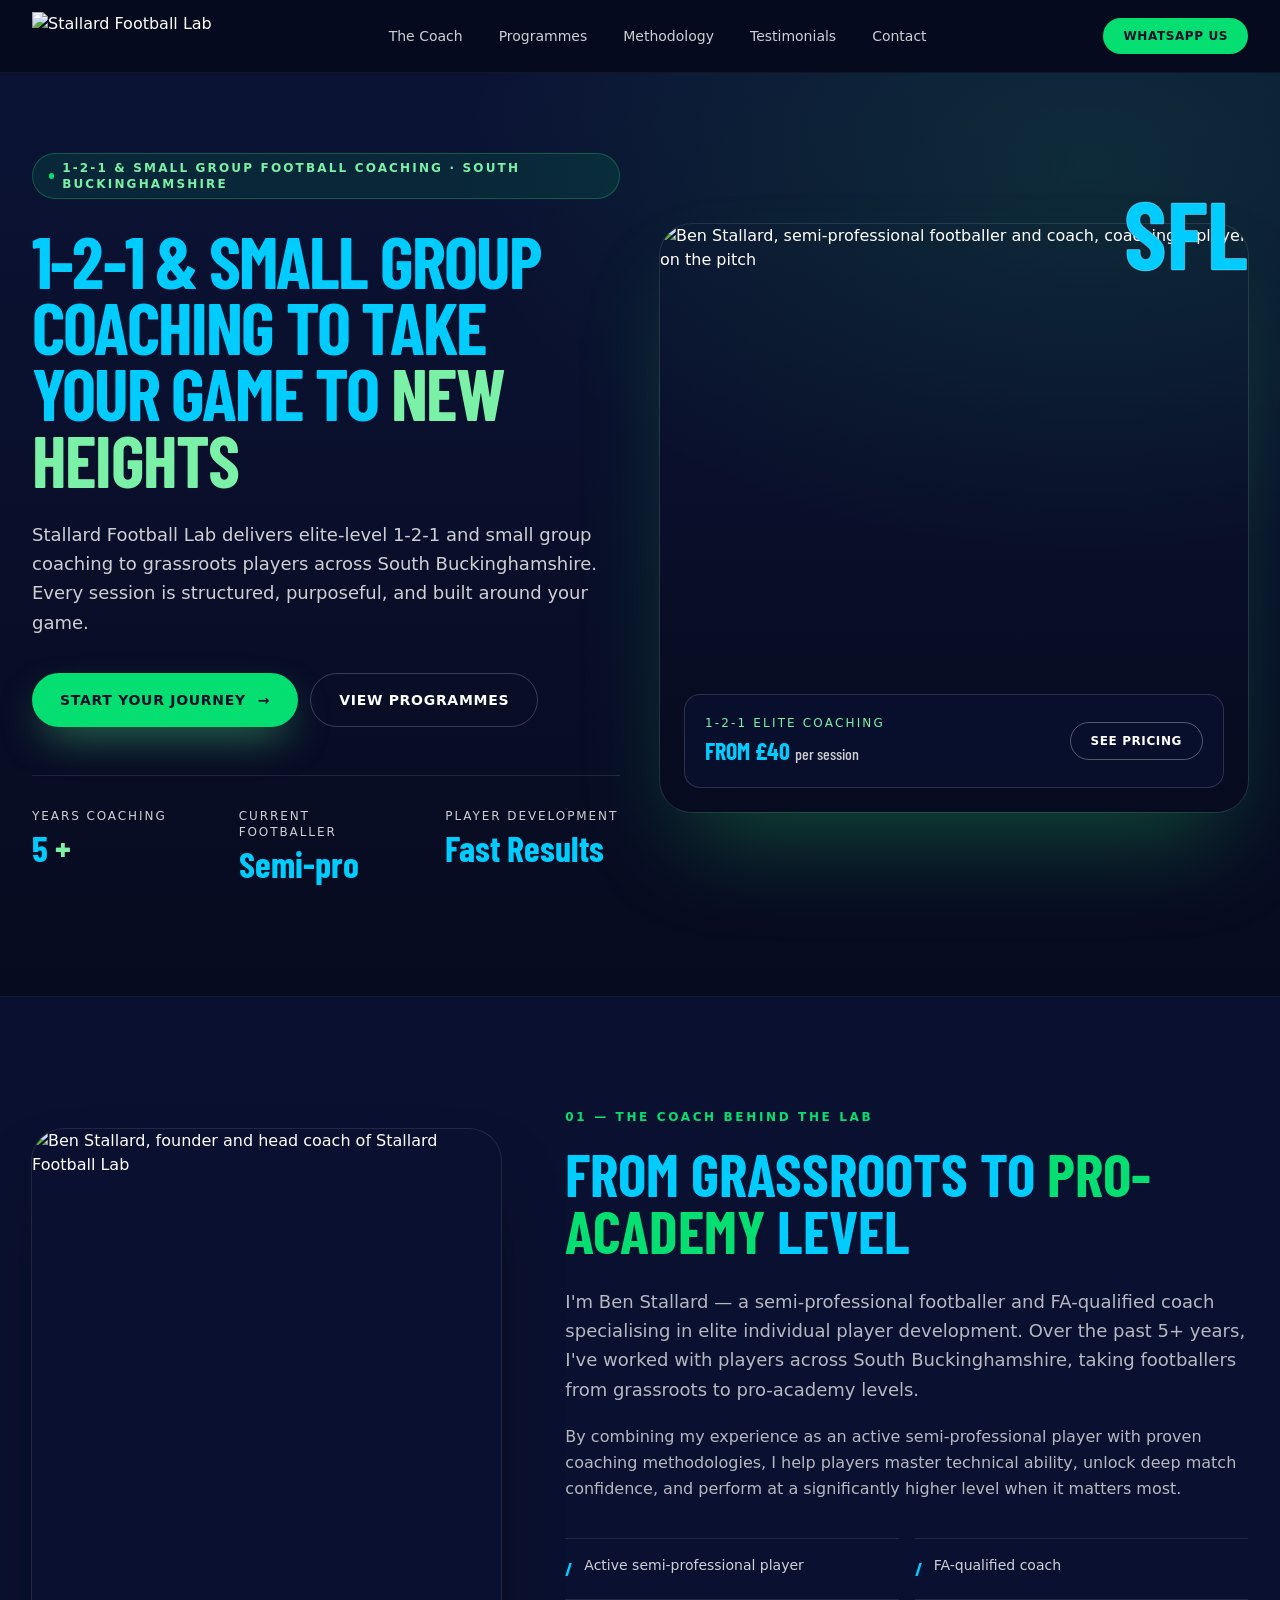
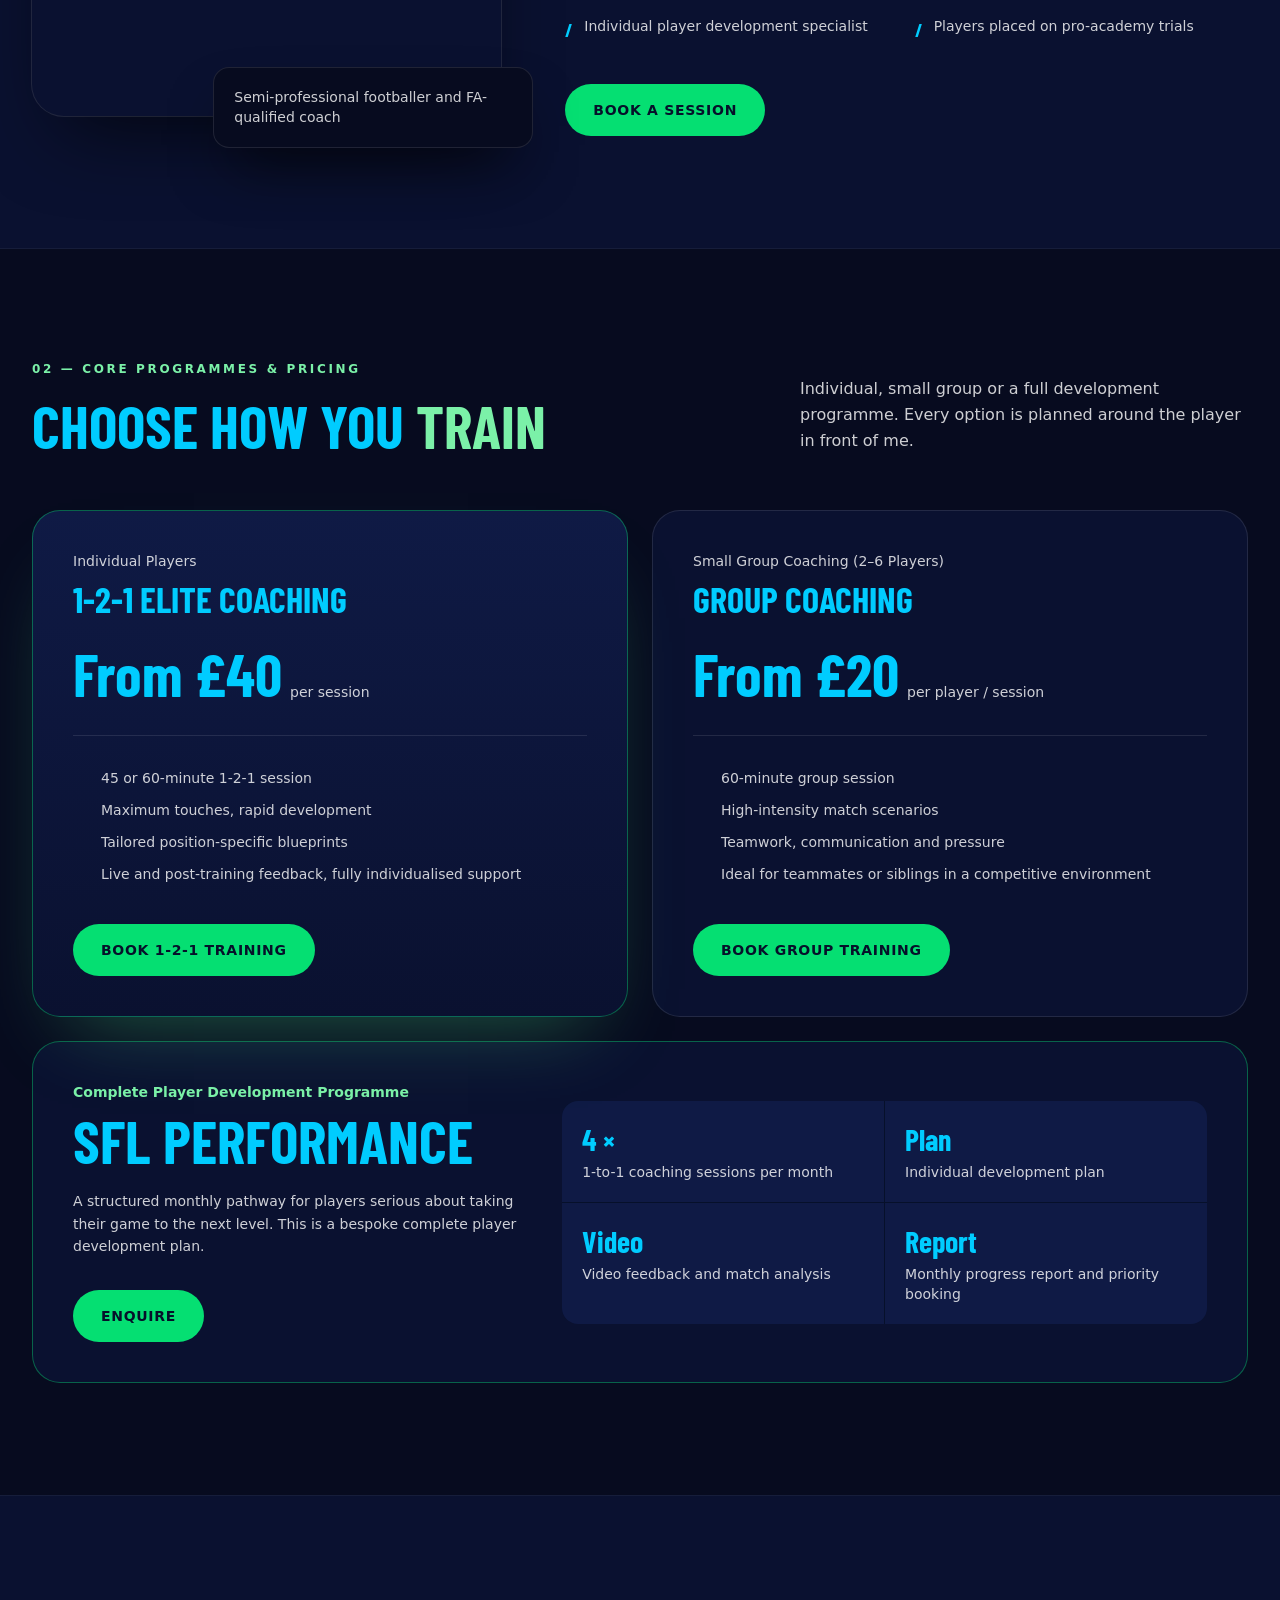
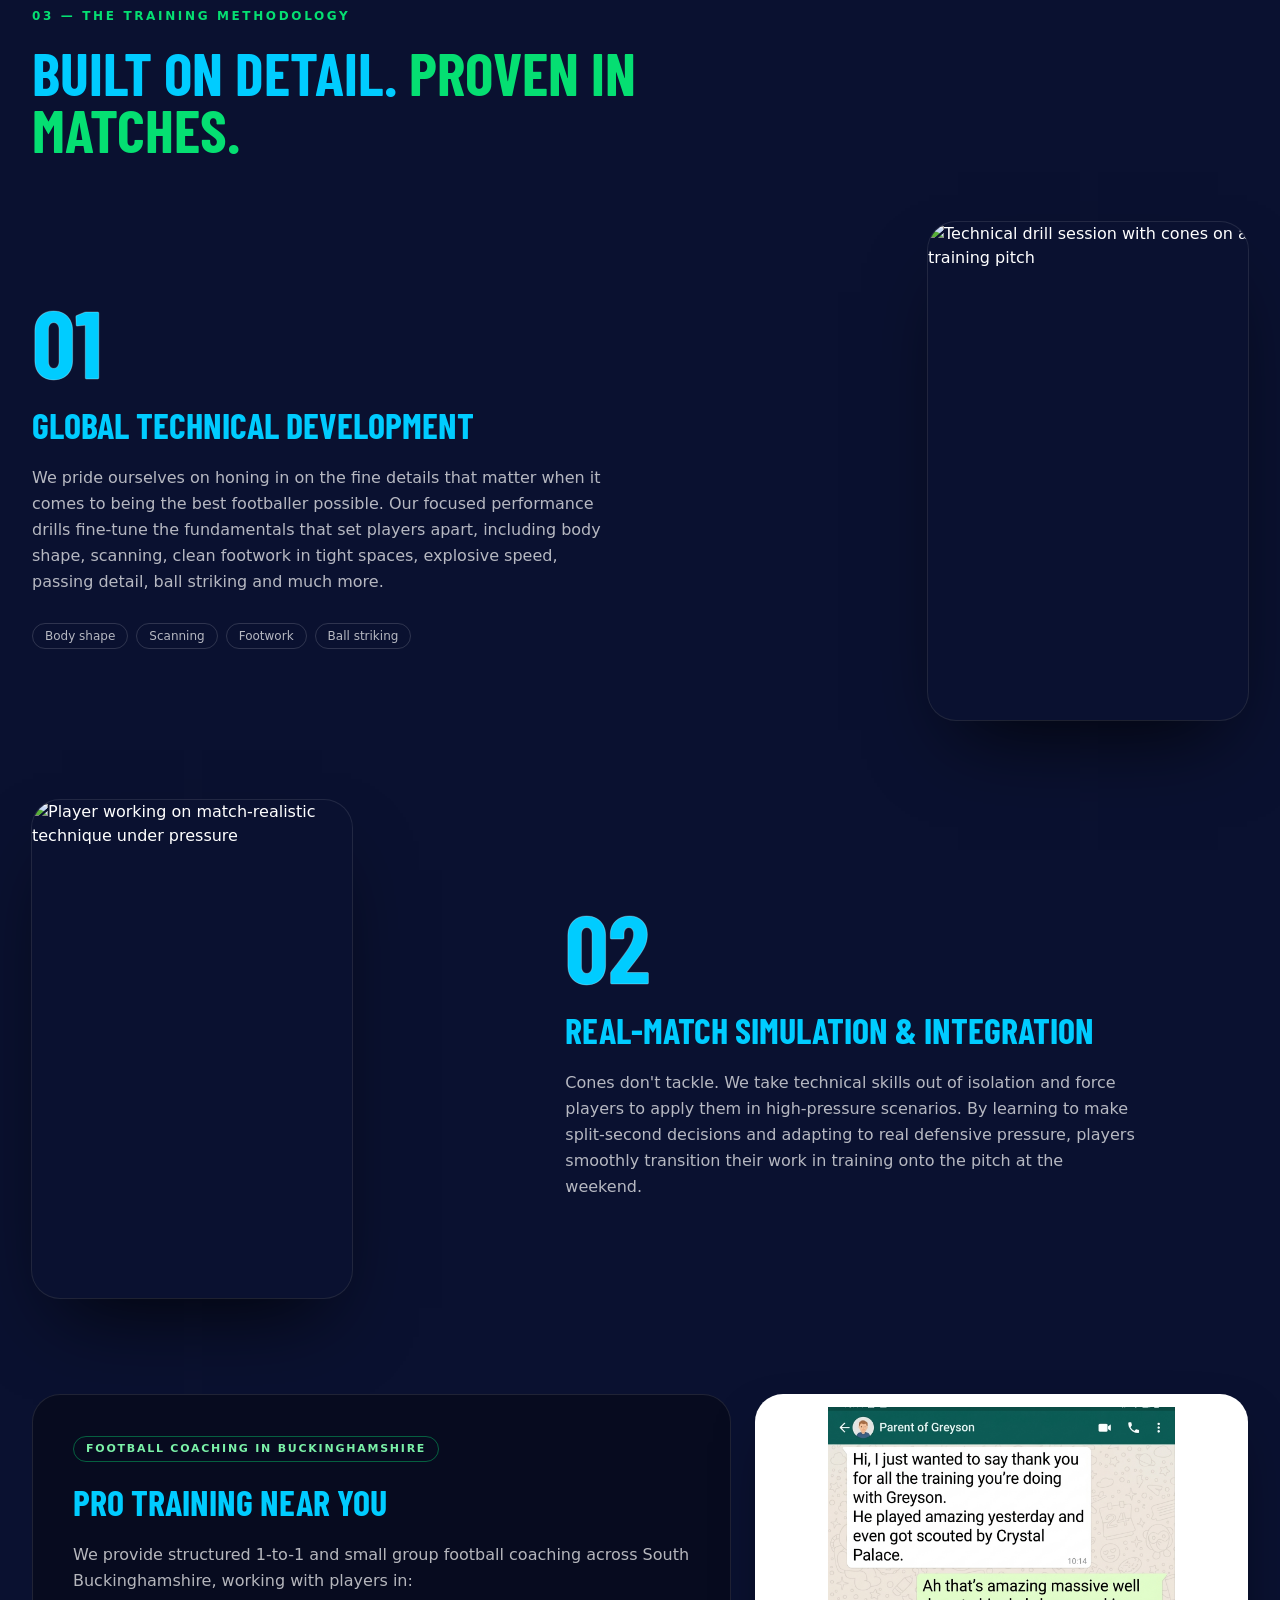
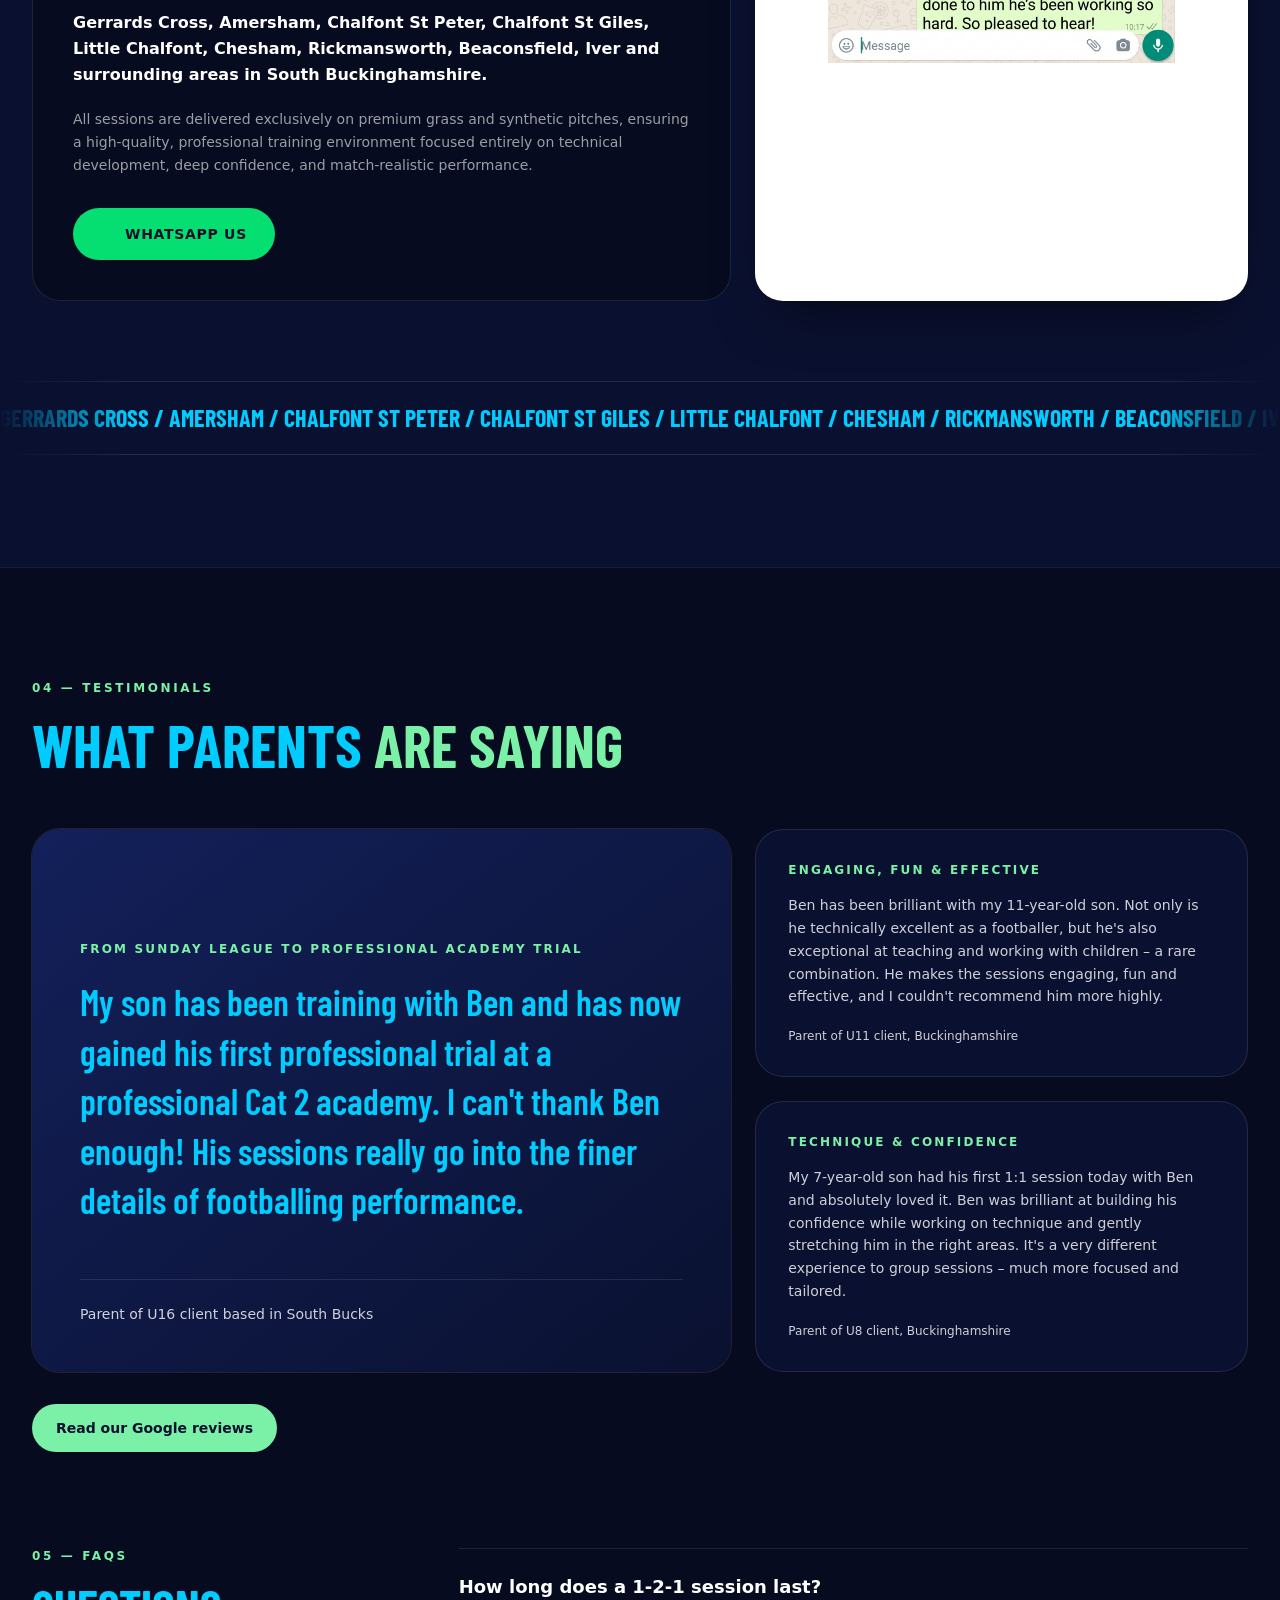
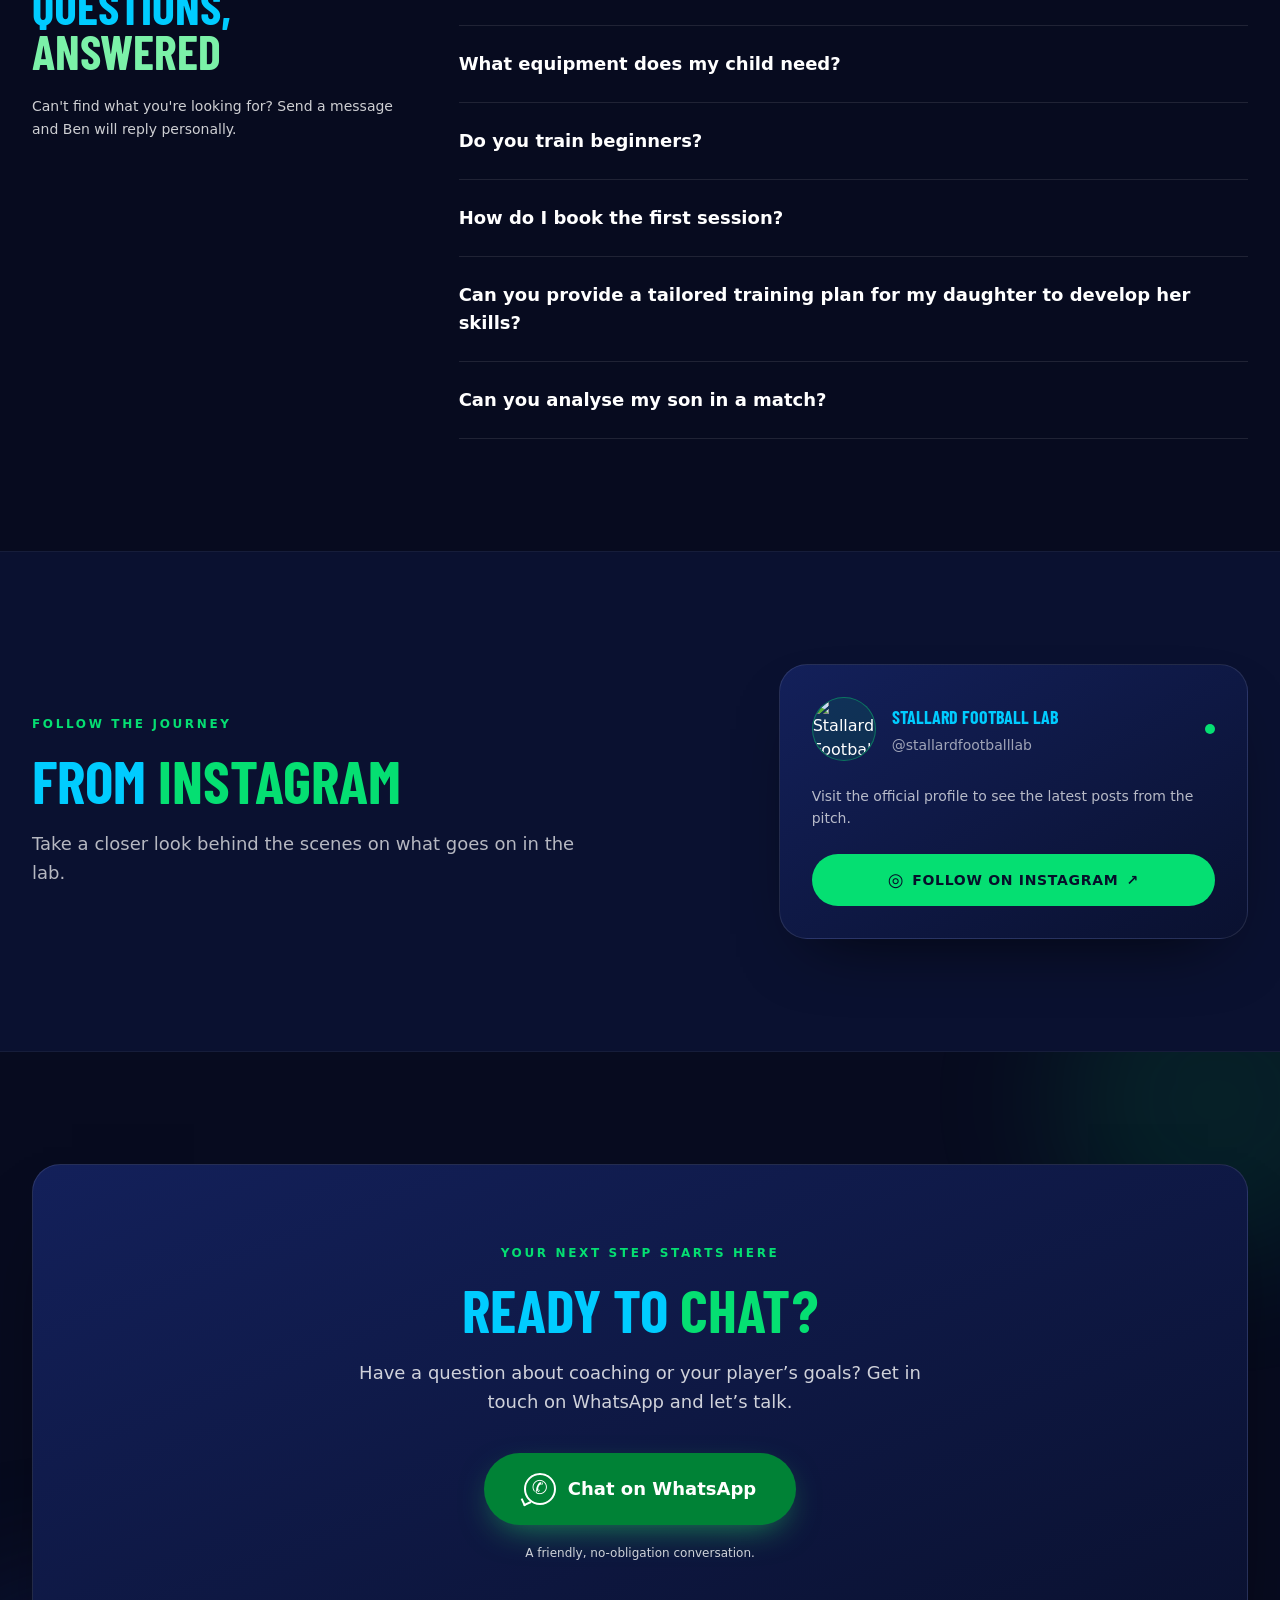
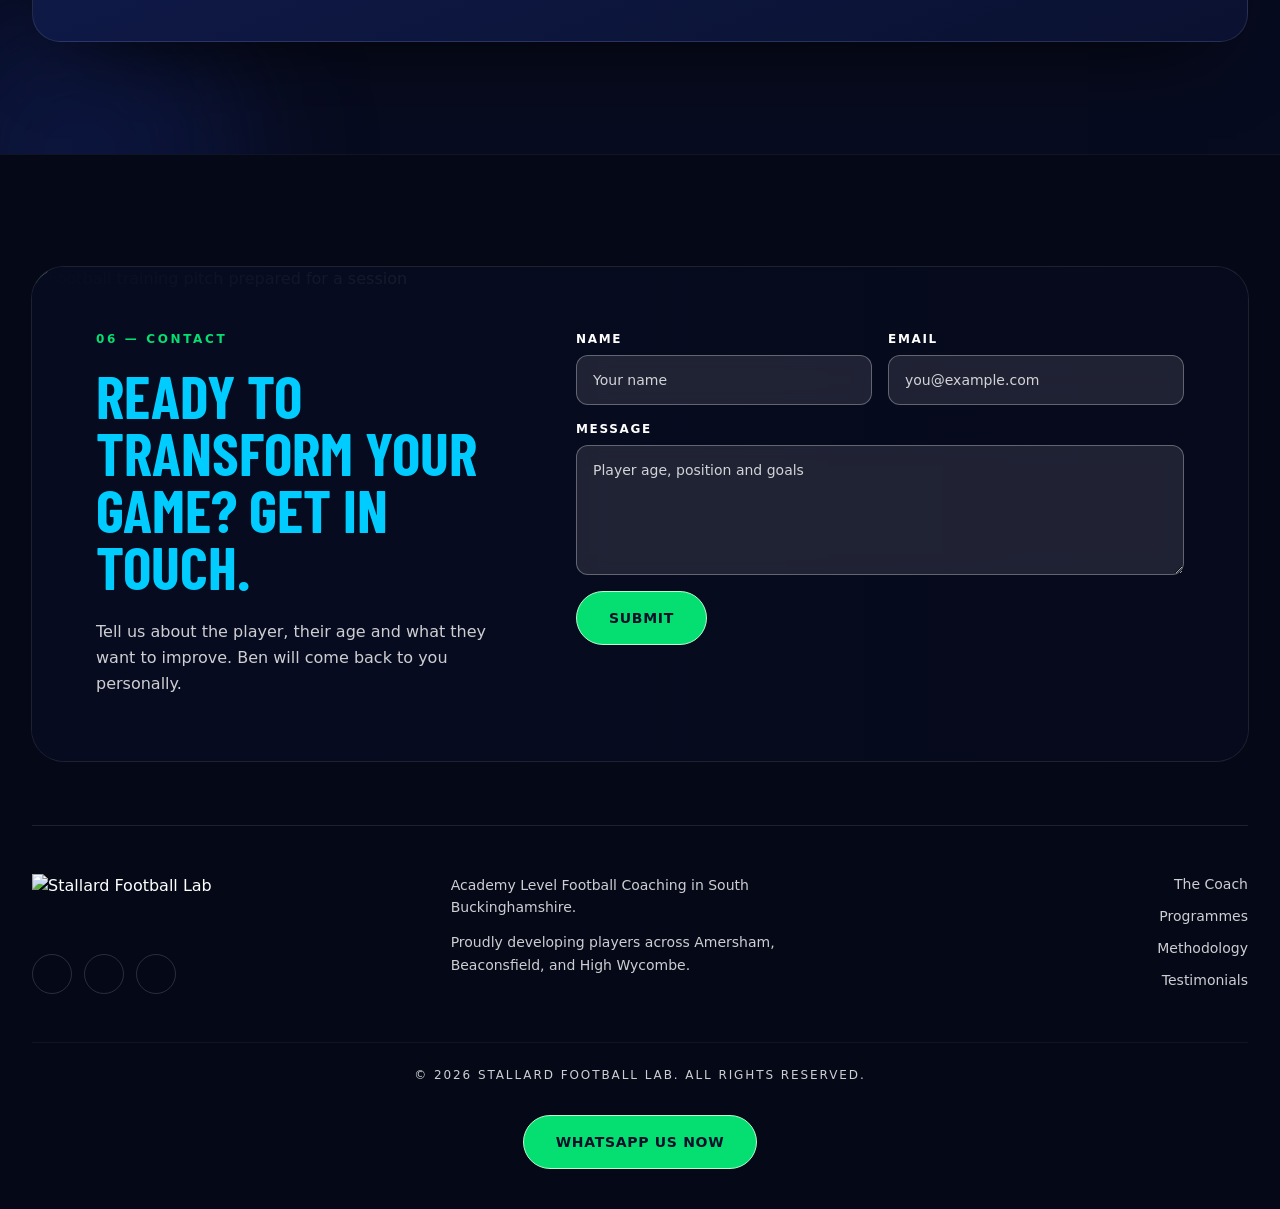
==== commit 2e6d1b49: "Published from Shuffle Editor" ====
--- a/public/index.html
+++ b/public/index.html
@@ -107,23 +107,36 @@
             <div class="overflow-hidden rounded-[2rem] ring-1 ring-white/10 shadow-[0_40px_80px_-30px_rgba(0,0,0,0.7)]">
               <img src="https://static.shuffle.dev/uploads/composer/59/59833d6d-1036-44b4-97cd-e724ae156d66/image05.jpg" alt="Ben Stallard, founder and head coach of Stallard Football Lab" class="aspect-[4/5] w-full object-cover">
             </div>
-            <div class="mt-4 flex items-center gap-4 rounded-2xl border border-white/10 bg-[#070b1f] p-5 md:absolute md:-right-8 md:-bottom-8 md:mt-0 md:max-w-xs md:shadow-[0_30px_60px_-20px_rgba(0,0,0,0.8)]">
-              <span class="flex h-11 w-11 shrink-0 items-center justify-center rounded-full bg-green-400/15 text-green-400">
-                <svg xmlns="http://www.w3.org/2000/svg" id="svg_c8c4c9d5e0054aa5fcdc1c7089c7afc2" class="h-5 w-5" fill="none" viewbox="0 0 24 24" stroke="currentColor" stroke-width="1.8"></svg>
-              </span>
+            <div class="mt-4 rounded-2xl border border-white/10 bg-[#070b1f] p-5 md:absolute md:-right-8 md:-bottom-8 md:mt-0 md:max-w-xs md:shadow-[0_30px_60px_-20px_rgba(0,0,0,0.8)]">
               <p class="text-sm leading-snug text-white/80">Semi-professional footballer and FA-qualified coach</p>
             </div>
           </div>
           <div class="sfl-reveal lg:col-span-7" data-reveal-bound="1" style="transition-delay: 90ms;">
             <p class="text-xs font-semibold uppercase tracking-[0.22em] text-green-400">01 — The Coach Behind the Lab</p>
-            <h2 class="font-heading mt-5 text-4xl font-bold uppercase leading-[0.95] sm:text-5xl lg:text-6xl"><span>From grassroots to </span><span class="text-green-400">pro-academy</span><span> level</span></h2>
+            <h2 class="font-heading mt-5 text-4xl font-bold uppercase leading-[0.95] sm:text-5xl lg:text-6xl">
+              <span>From grassroots to</span>
+              <span class="text-green-400">pro-academy</span>
+              <span>level</span>
+            </h2>
             <p class="mt-7 text-base leading-relaxed text-white/70 sm:text-lg">I'm Ben Stallard — a semi-professional footballer and FA-qualified coach specialising in elite individual player development. Over the past 5+ years, I've worked with players across South Buckinghamshire, taking footballers from grassroots to pro-academy levels.</p>
             <p class="mt-5 text-base leading-relaxed text-white/70">By combining my experience as an active semi-professional player with proven coaching methodologies, I help players master technical ability, unlock deep match confidence, and perform at a significantly higher level when it matters most.</p>
             <ul class="mt-9 grid grid-cols-1 gap-4 sm:grid-cols-2">
-              <li class="flex items-start gap-3 border-t border-white/10 pt-4"><span class="font-heading text-lg font-bold text-green-400">/</span><span class="text-sm text-white/80">Active semi-professional player</span></li>
-              <li class="flex items-start gap-3 border-t border-white/10 pt-4"><span class="font-heading text-lg font-bold text-green-400">/</span><span class="text-sm text-white/80">FA-qualified coach</span></li>
-              <li class="flex items-start gap-3 border-t border-white/10 pt-4"><span class="font-heading text-lg font-bold text-green-400">/</span><span class="text-sm text-white/80">Individual player development specialist</span></li>
-              <li class="flex items-start gap-3 border-t border-white/10 pt-4"><span class="font-heading text-lg font-bold text-green-400">/</span><span class="text-sm text-white/80">Players placed on pro-academy trials</span></li>
+              <li class="flex items-start gap-3 border-t border-white/10 pt-4">
+                <span class="font-heading text-lg font-bold text-green-400">/</span>
+                <span class="text-sm text-white/80">Active semi-professional player</span>
+              </li>
+              <li class="flex items-start gap-3 border-t border-white/10 pt-4">
+                <span class="font-heading text-lg font-bold text-green-400">/</span>
+                <span class="text-sm text-white/80">FA-qualified coach</span>
+              </li>
+              <li class="flex items-start gap-3 border-t border-white/10 pt-4">
+                <span class="font-heading text-lg font-bold text-green-400">/</span>
+                <span class="text-sm text-white/80">Individual player development specialist</span>
+              </li>
+              <li class="flex items-start gap-3 border-t border-white/10 pt-4">
+                <span class="font-heading text-lg font-bold text-green-400">/</span>
+                <span class="text-sm text-white/80">Players placed on pro-academy trials</span>
+              </li>
             </ul>
             <a href="https://www.sumupbookings.com/stallard-football-lab" class="mt-10 inline-flex items-center justify-center rounded-full bg-green-400 px-7 py-4 text-sm font-bold uppercase tracking-wider text-[#06102a] transition-all duration-300 hover:bg-green-300 active:scale-[0.97]">Book a session</a>
           </div>
@@ -371,16 +384,16 @@
             <div class="max-w-2xl lg:col-span-7">
               <p class="text-xs font-semibold uppercase tracking-[0.22em] text-green-400">Follow the journey</p>
               <h2 class="font-heading mt-5 text-4xl font-bold uppercase leading-[0.95] text-white sm:text-5xl lg:text-6xl">
-                From <span class="text-green-400">Instagram</span>
+                From
+                <span class="text-green-400">Instagram</span>
               </h2>
-              <p class="mt-5 max-w-xl text-base leading-relaxed text-white/70 sm:text-lg">More training, progress and football from Stallard Football Lab.</p>
-            </div>
-      
+              <p class="mt-5 max-w-xl text-base leading-relaxed text-white/70 sm:text-lg">Take a closer look behind the scenes on what goes on in the lab.</p>
+            </div>
             <div class="lg:col-span-5">
               <div class="rounded-[1.75rem] border border-white/10 bg-gradient-to-br from-[#13205a] to-[#0a1130] p-6 shadow-[0_30px_70px_-35px_rgba(0,0,0,0.8)] sm:p-8">
                 <div class="flex items-center gap-4">
-                  <div class="flex h-16 w-16 shrink-0 items-center justify-center rounded-full border border-green-400/40 bg-green-400/10">
-                    <span class="font-heading text-lg font-bold tracking-wide text-green-300" aria-hidden="true">SFL</span>
+                  <div class="h-16 w-16 shrink-0 overflow-hidden rounded-full border border-green-400/40 bg-green-400/10">
+                    <img src="https://static.shuffle.dev/uploads/composer/99/993a232e-0728-4726-90e5-c2d2d4c3c143/2.png" alt="Stallard Football Lab" class="h-full w-full rounded-full object-cover">
                   </div>
                   <div class="min-w-0">
                     <p class="font-heading truncate text-lg font-bold uppercase text-white">Stallard Football Lab</p>
@@ -388,9 +401,7 @@
                   </div>
                   <span class="ml-auto h-2.5 w-2.5 shrink-0 rounded-full bg-green-400" aria-hidden="true"></span>
                 </div>
-      
                 <p class="mt-6 text-sm leading-relaxed text-white/70">Visit the official profile to see the latest posts from the pitch.</p>
-      
                 <a href="https://www.instagram.com/stallardfootballlab/" target="_blank" rel="noopener noreferrer" class="mt-6 inline-flex w-full items-center justify-center gap-2 rounded-full bg-green-400 px-6 py-4 text-sm font-bold uppercase tracking-wider text-[#06102a] transition-all duration-300 hover:-translate-y-0.5 hover:bg-green-300 active:scale-[0.97]">
                   <span aria-hidden="true" class="text-lg leading-none">◎</span>
                   <span>Follow on Instagram</span>
@@ -478,7 +489,7 @@
         </div>
       </footer>
     </div>
-    <script type="text/javascript" src="js/global-169787.js?v=1795681475"></script>
+    <script type="text/javascript" src="js/global-169787.js?v=1795699846"></script>
 </body>
 </html>
 
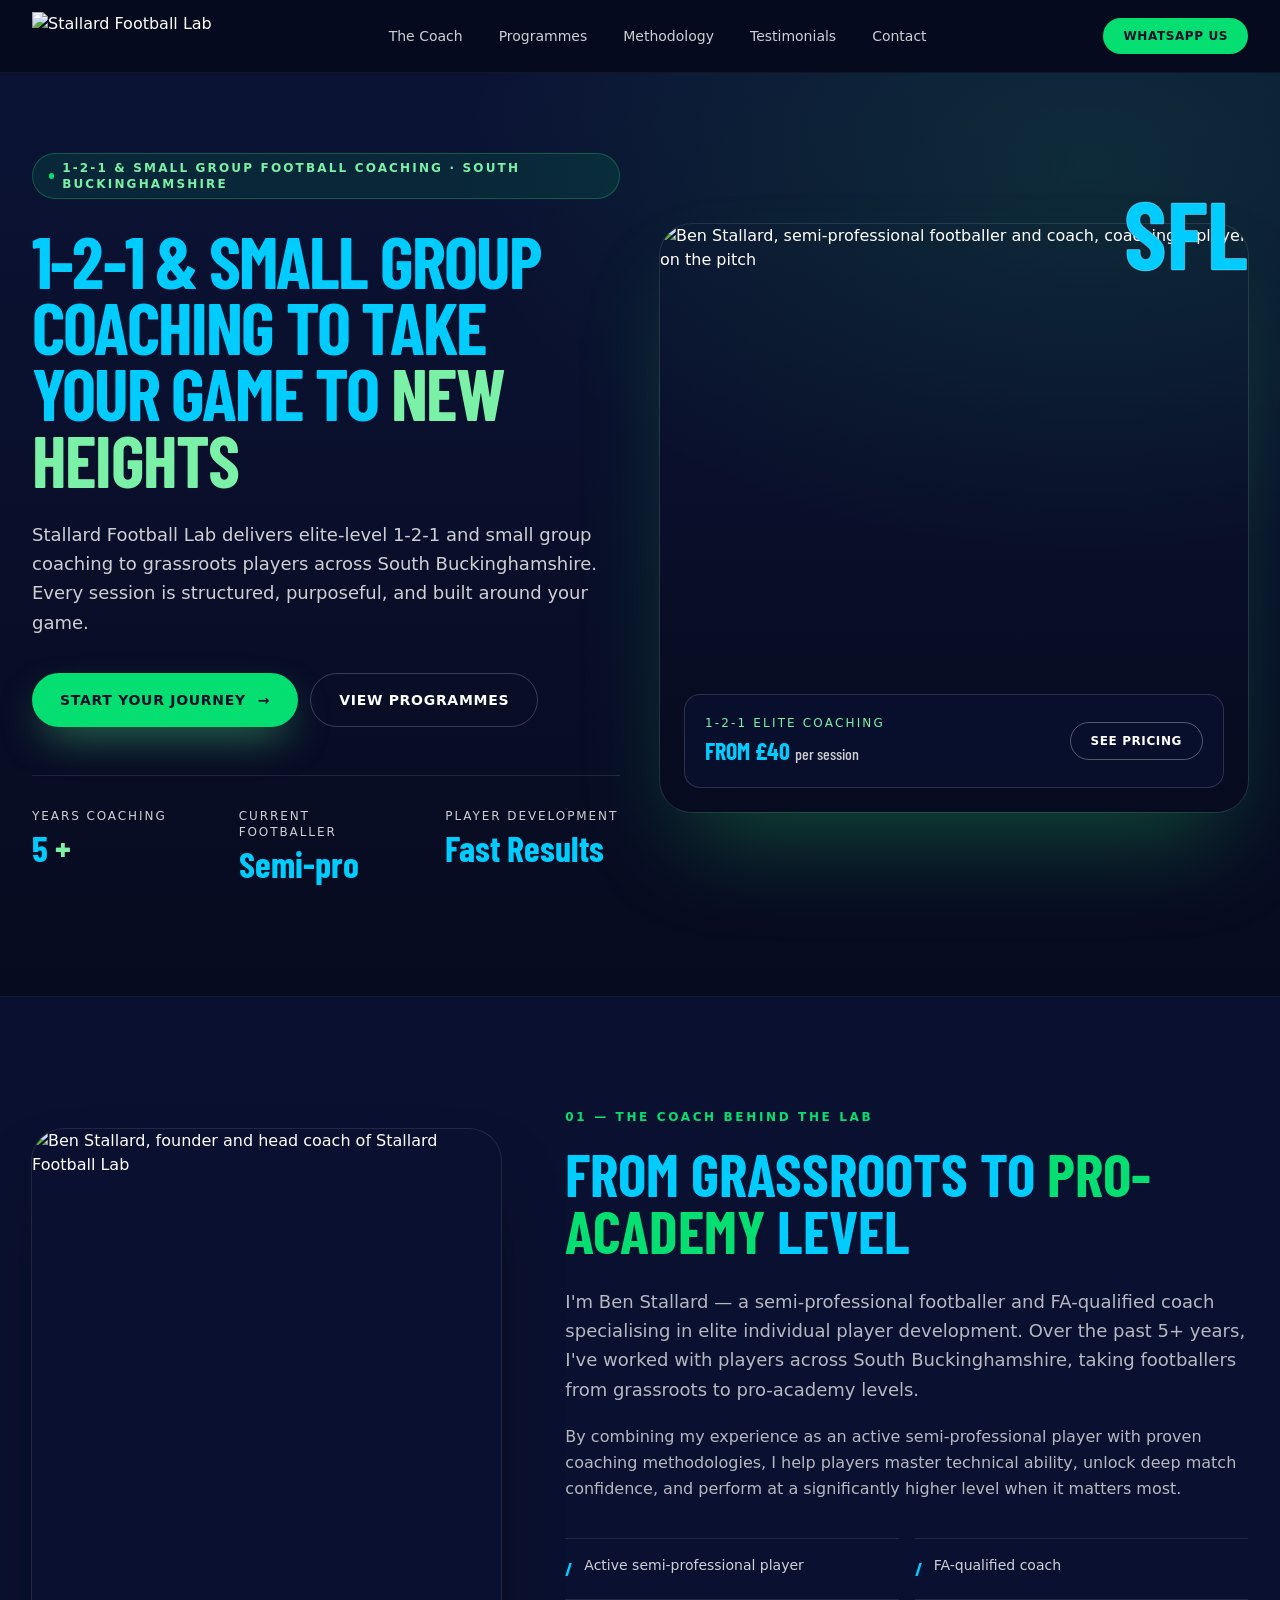
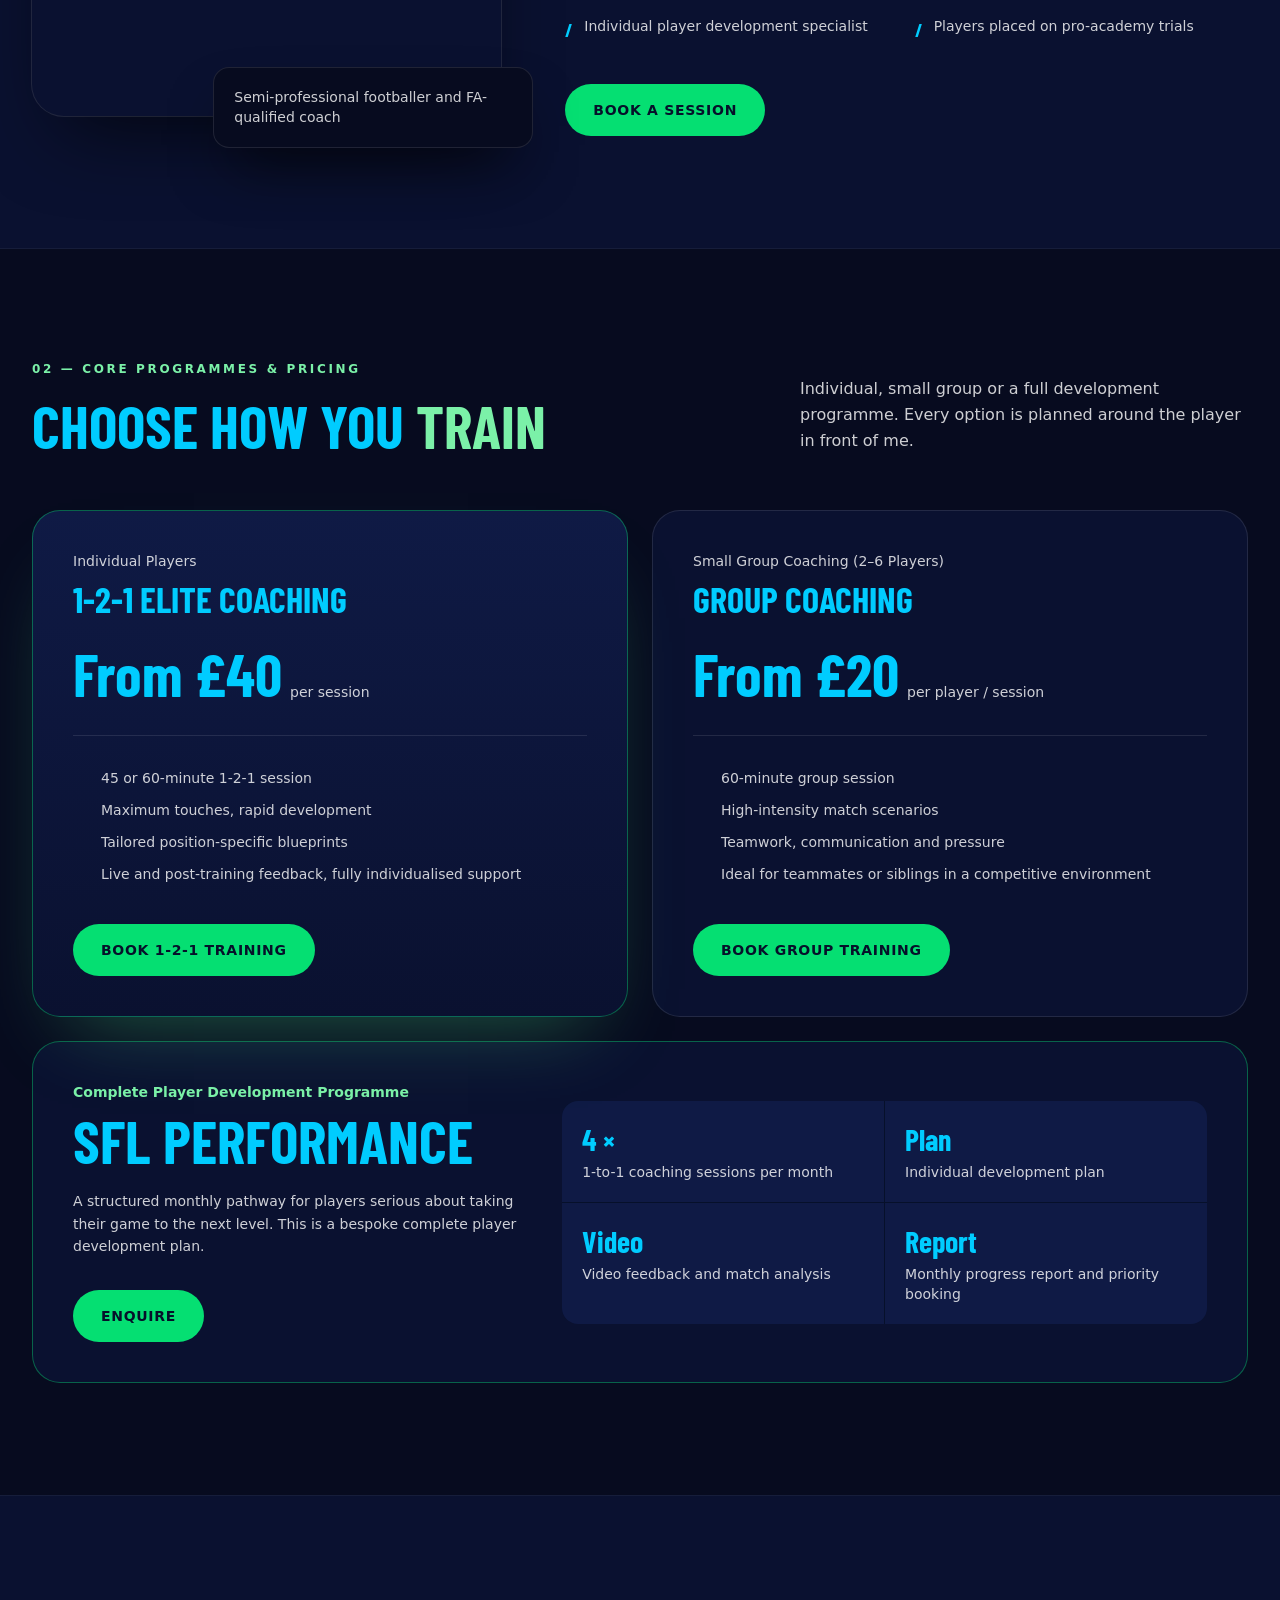
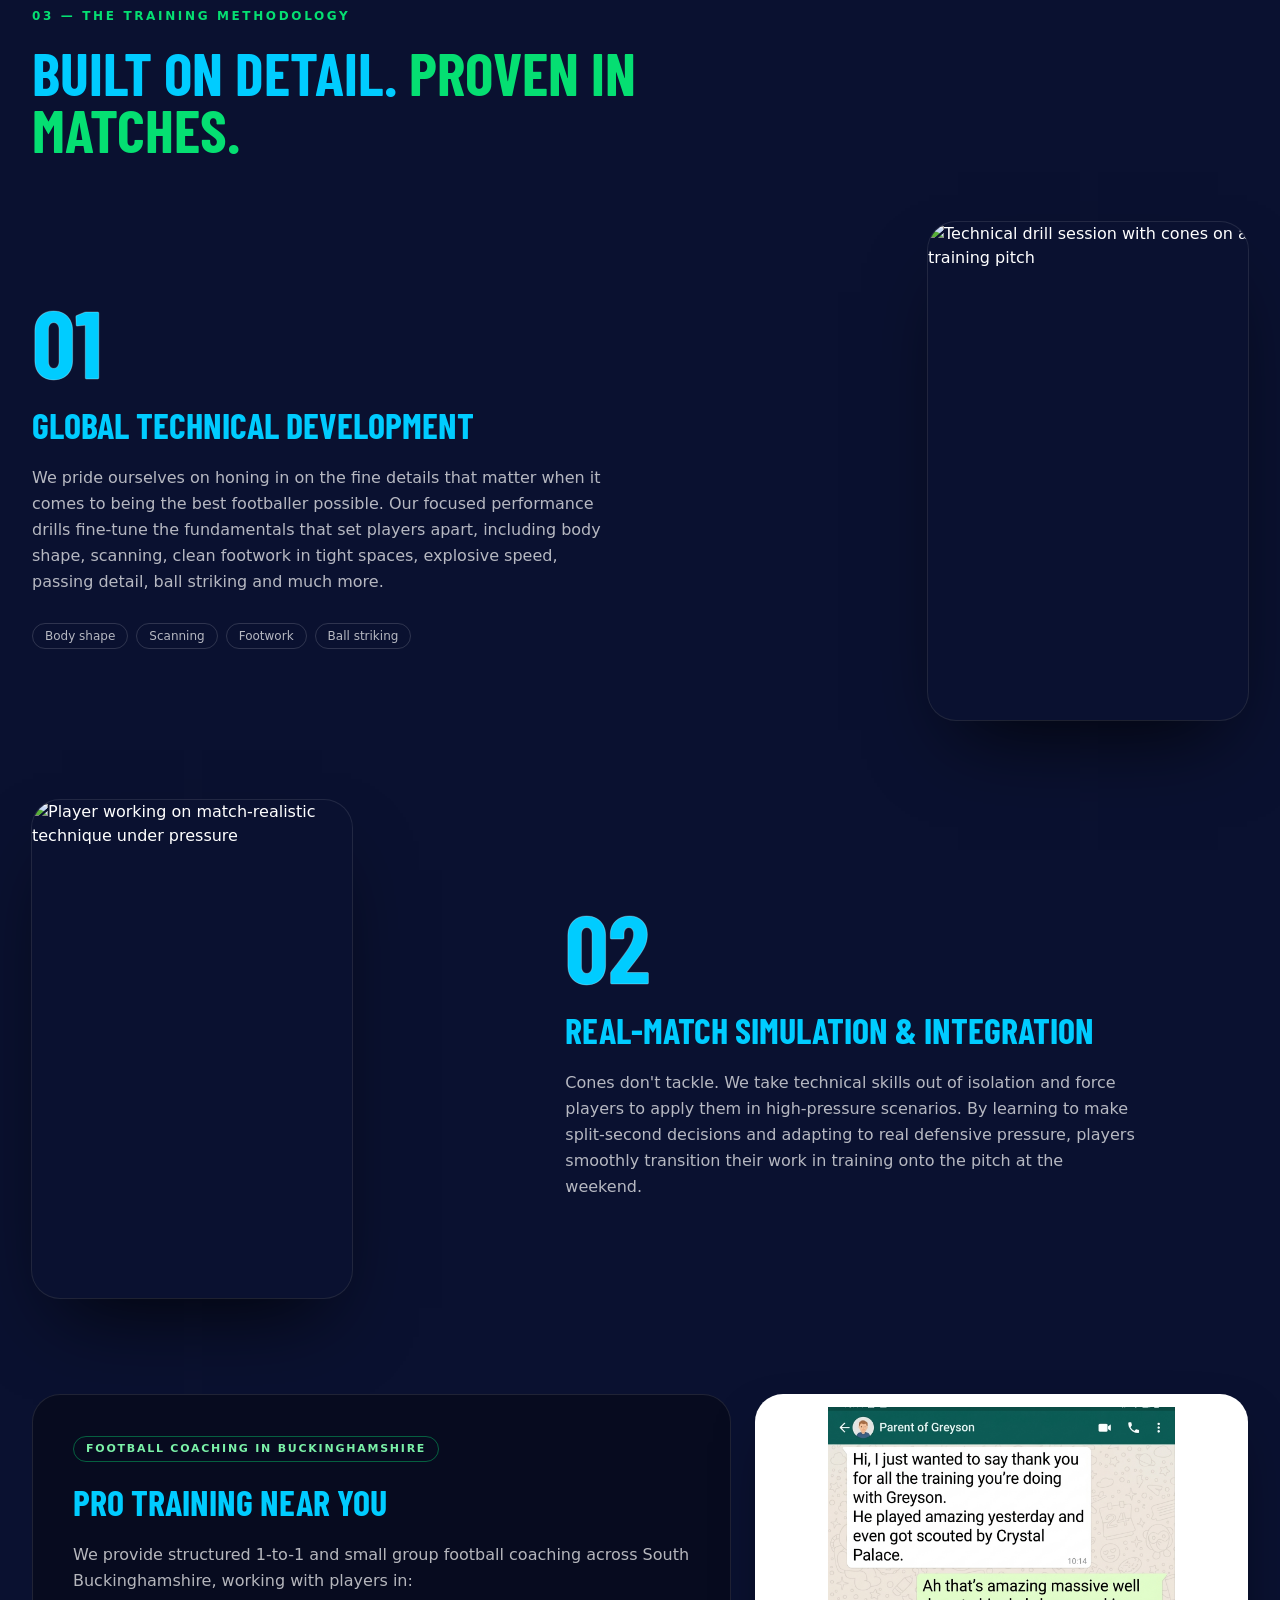
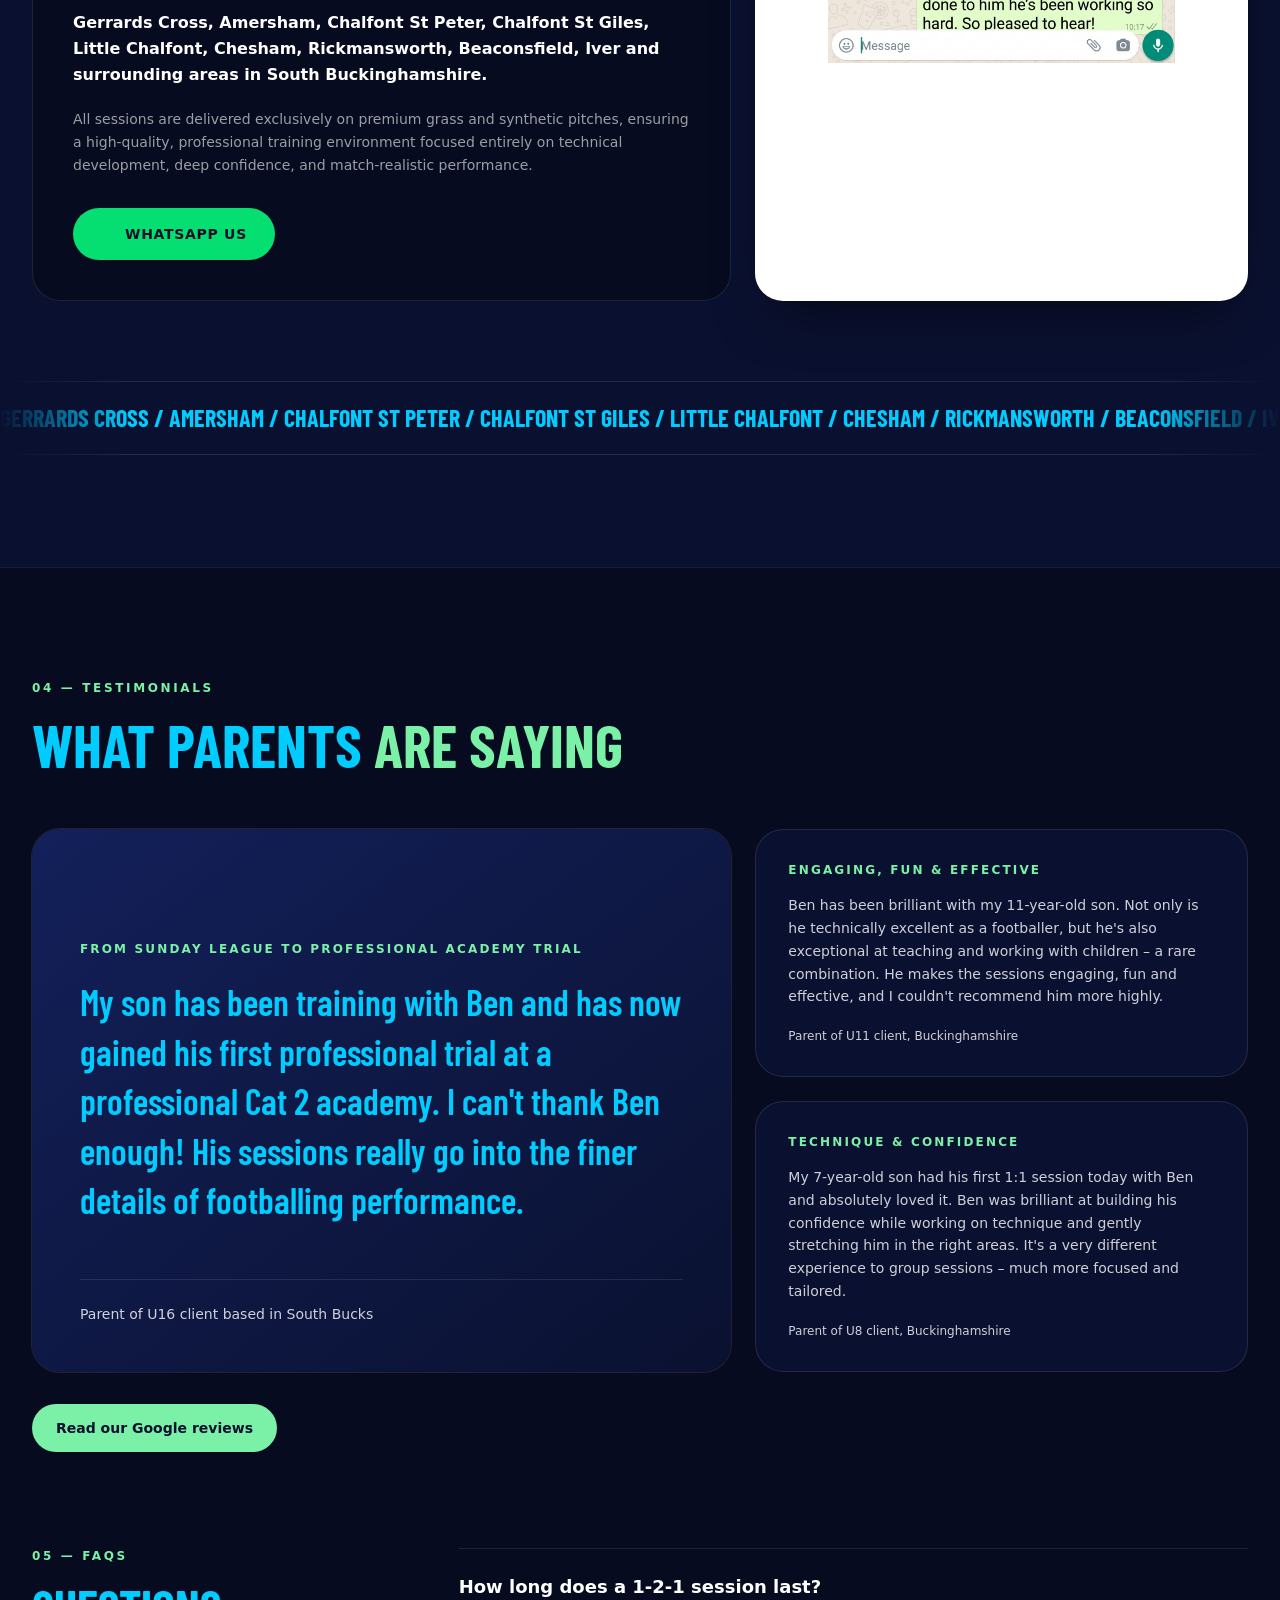
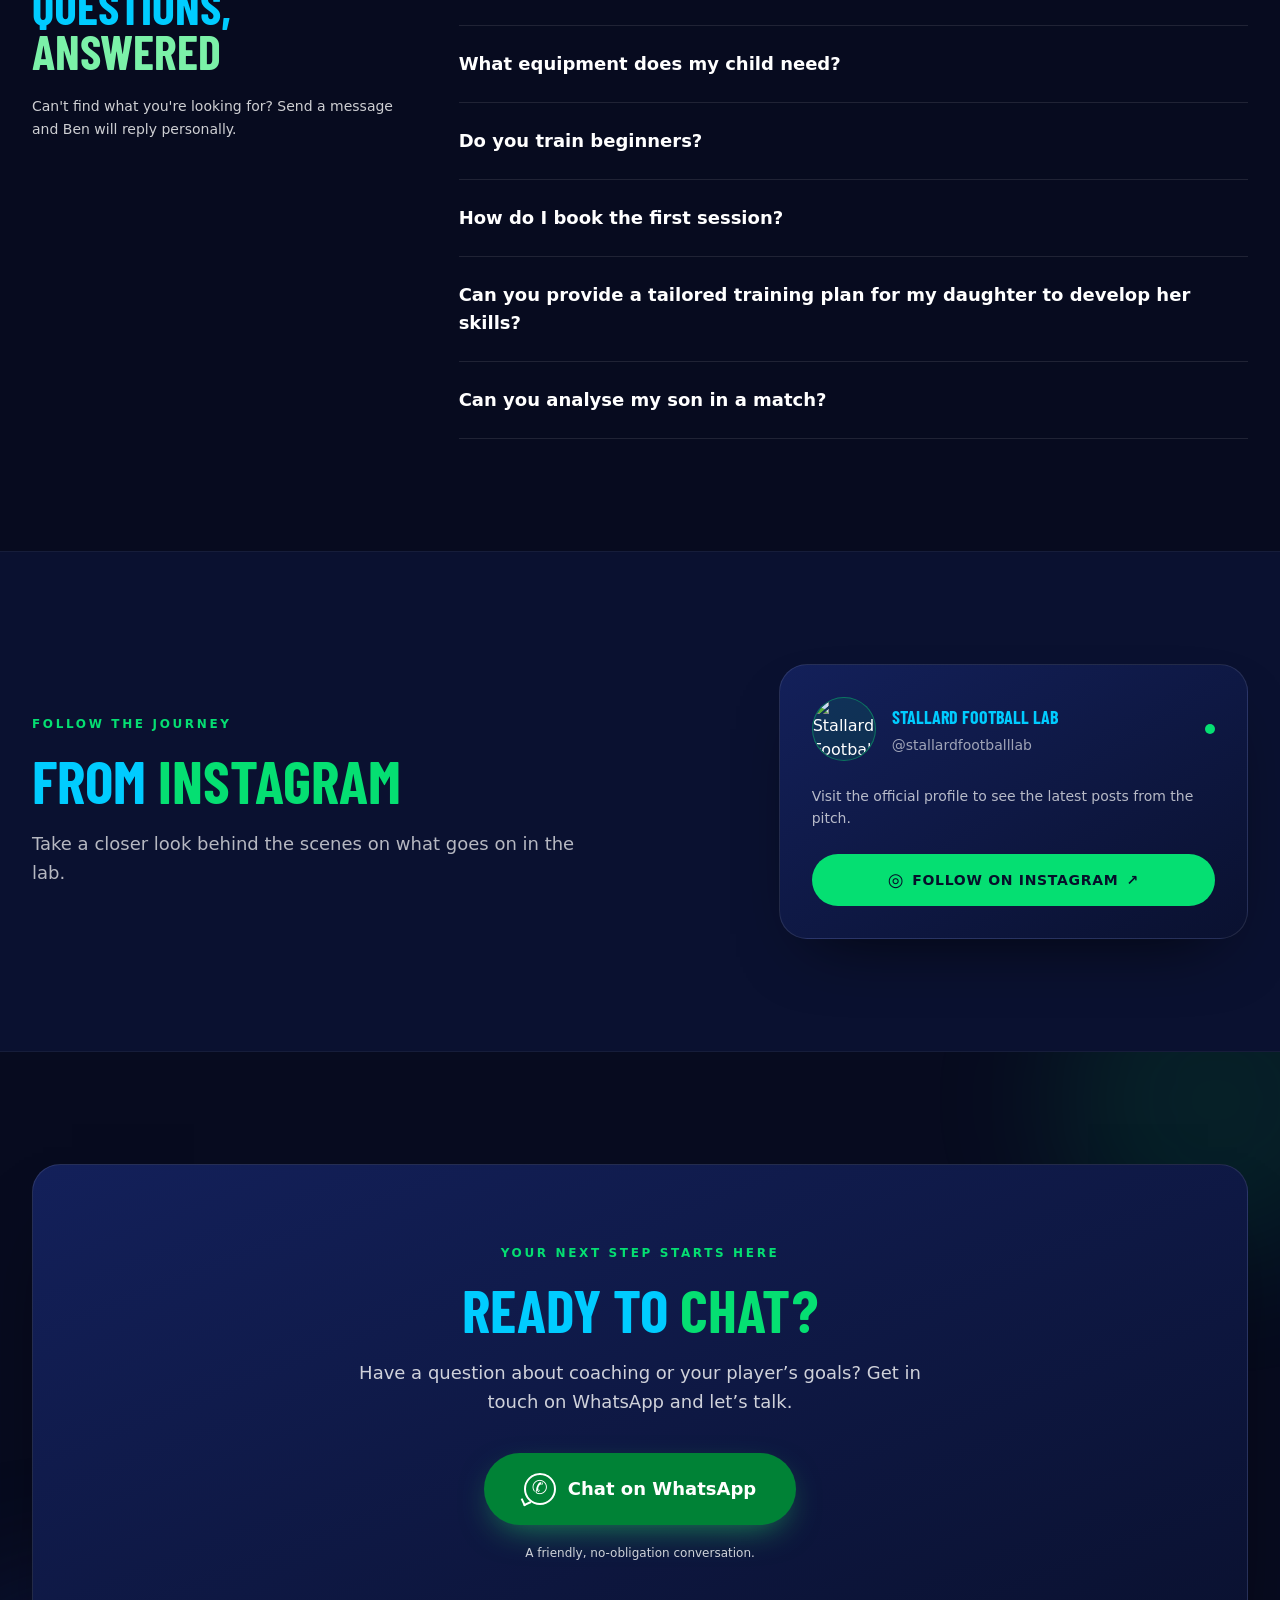
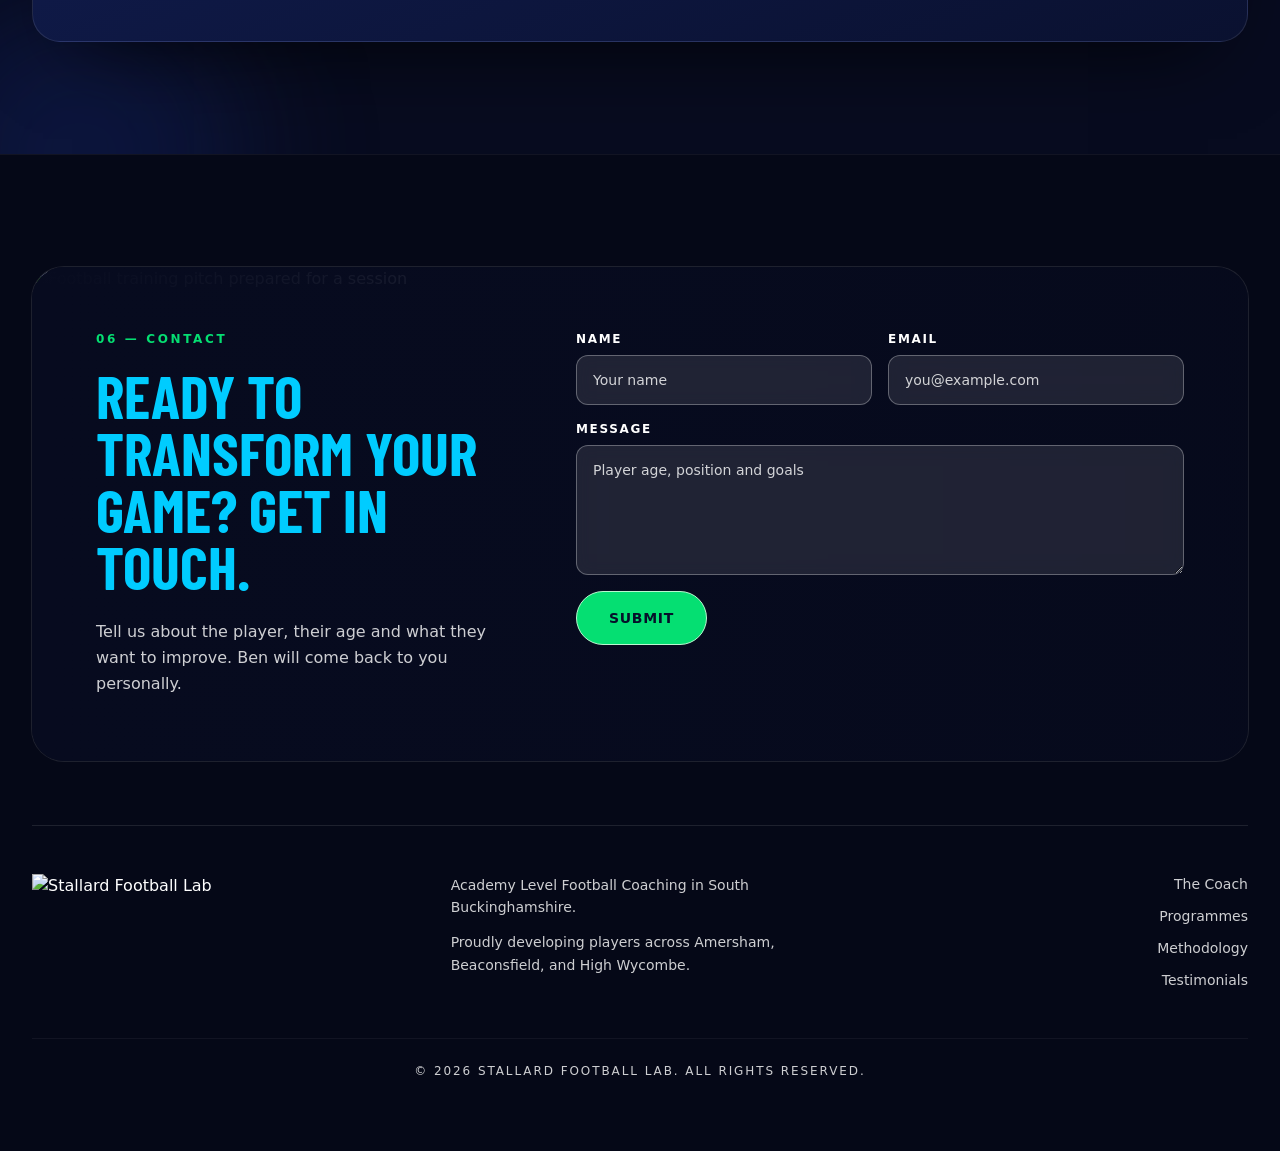
==== commit a45852bc: "Published from Shuffle Editor" ====
--- a/public/index.html
+++ b/public/index.html
@@ -27,9 +27,7 @@
           </nav>
           <div class="flex items-center gap-3">
             <a href="https://wa.me/447545677004" class="inline-flex items-center rounded-full bg-green-400 px-4 py-2.5 text-xs font-bold uppercase tracking-wider text-[#06102a] transition-all duration-300 hover:bg-green-300 active:scale-[0.97] sm:px-5">WhatsApp us</a>
-            <button type="button" class="sfl-nav-toggle inline-flex h-10 w-10 items-center justify-center rounded-full border border-white/15 text-white transition-colors hover:bg-white/10 lg:hidden" aria-expanded="false" aria-label="Open menu" data-nav-bound="1">
-              <svg xmlns="http://www.w3.org/2000/svg" id="svg_f90e1be32d93c0cb75704ccb81010bd7" class="h-5 w-5" fill="none" viewbox="0 0 24 24" stroke="currentColor" stroke-width="1.8"></svg>
-            </button>
+            
           </div>
         </div>
         <div class="sfl-nav-panel hidden border-t border-white/5 bg-[#070b1f] lg:hidden">
@@ -466,9 +464,9 @@
             <div class="md:col-span-4">
               <img src="https://static.shuffle.dev/uploads/composer/7b/7b28d882-8af1-4fd4-9754-11b345970eec/image03.png" alt="Stallard Football Lab" class="h-14 w-auto">
               <div class="mt-6 flex flex-wrap gap-3">
-                <a href="#" aria-label="Instagram" class="flex h-10 w-10 items-center justify-center rounded-full border border-white/15 text-green-400 transition-all duration-300 hover:border-green-400 hover:bg-green-400/10"><svg xmlns="http://www.w3.org/2000/svg" id="svg_619e256c36b05e8737902efcdd8ec079" class="h-4 w-4" fill="none" viewbox="0 0 24 24" stroke="currentColor" stroke-width="2"></svg></a>
-                <a href="#" aria-label="TikTok" class="flex h-10 w-10 items-center justify-center rounded-full border border-white/15 text-green-400 transition-all duration-300 hover:border-green-400 hover:bg-green-400/10"><svg xmlns="http://www.w3.org/2000/svg" id="svg_edfa607960a2258610b216827e7e9166" class="h-4 w-4" viewbox="0 0 24 24" fill="currentColor"></svg></a>
-                <a href="#contact" aria-label="Email" class="flex h-10 w-10 items-center justify-center rounded-full border border-white/15 text-green-400 transition-all duration-300 hover:border-green-400 hover:bg-green-400/10"><svg xmlns="http://www.w3.org/2000/svg" id="svg_0af20a61bdd0faa16a4027b267e5c25e" class="h-4 w-4" fill="none" viewbox="0 0 24 24" stroke="currentColor" stroke-width="2"></svg></a>
+                
+                
+                
               </div>
             </div>
             <div class="md:col-span-4">
@@ -484,12 +482,12 @@
           </div>
           <p class="mt-12 border-t border-white/5 pt-6 text-center text-xs uppercase tracking-[0.16em] text-white/80">© 2026 Stallard Football Lab. All Rights Reserved.</p>
           <div class="mt-8 flex justify-center">
-            <a href="https://wa.me/447545677004" class="inline-flex items-center justify-center rounded-full border border-green-200 bg-green-400 px-8 py-4 text-sm font-bold uppercase tracking-wider text-[#06102a] transition-all duration-300 hover:bg-green-300 active:scale-[0.97]">WhatsApp us now</a>
+            
           </div>
         </div>
       </footer>
     </div>
-    <script type="text/javascript" src="js/global-169787.js?v=1795699846"></script>
+    <script type="text/javascript" src="js/global-169787.js?v=1795699948"></script>
 </body>
 </html>
 
